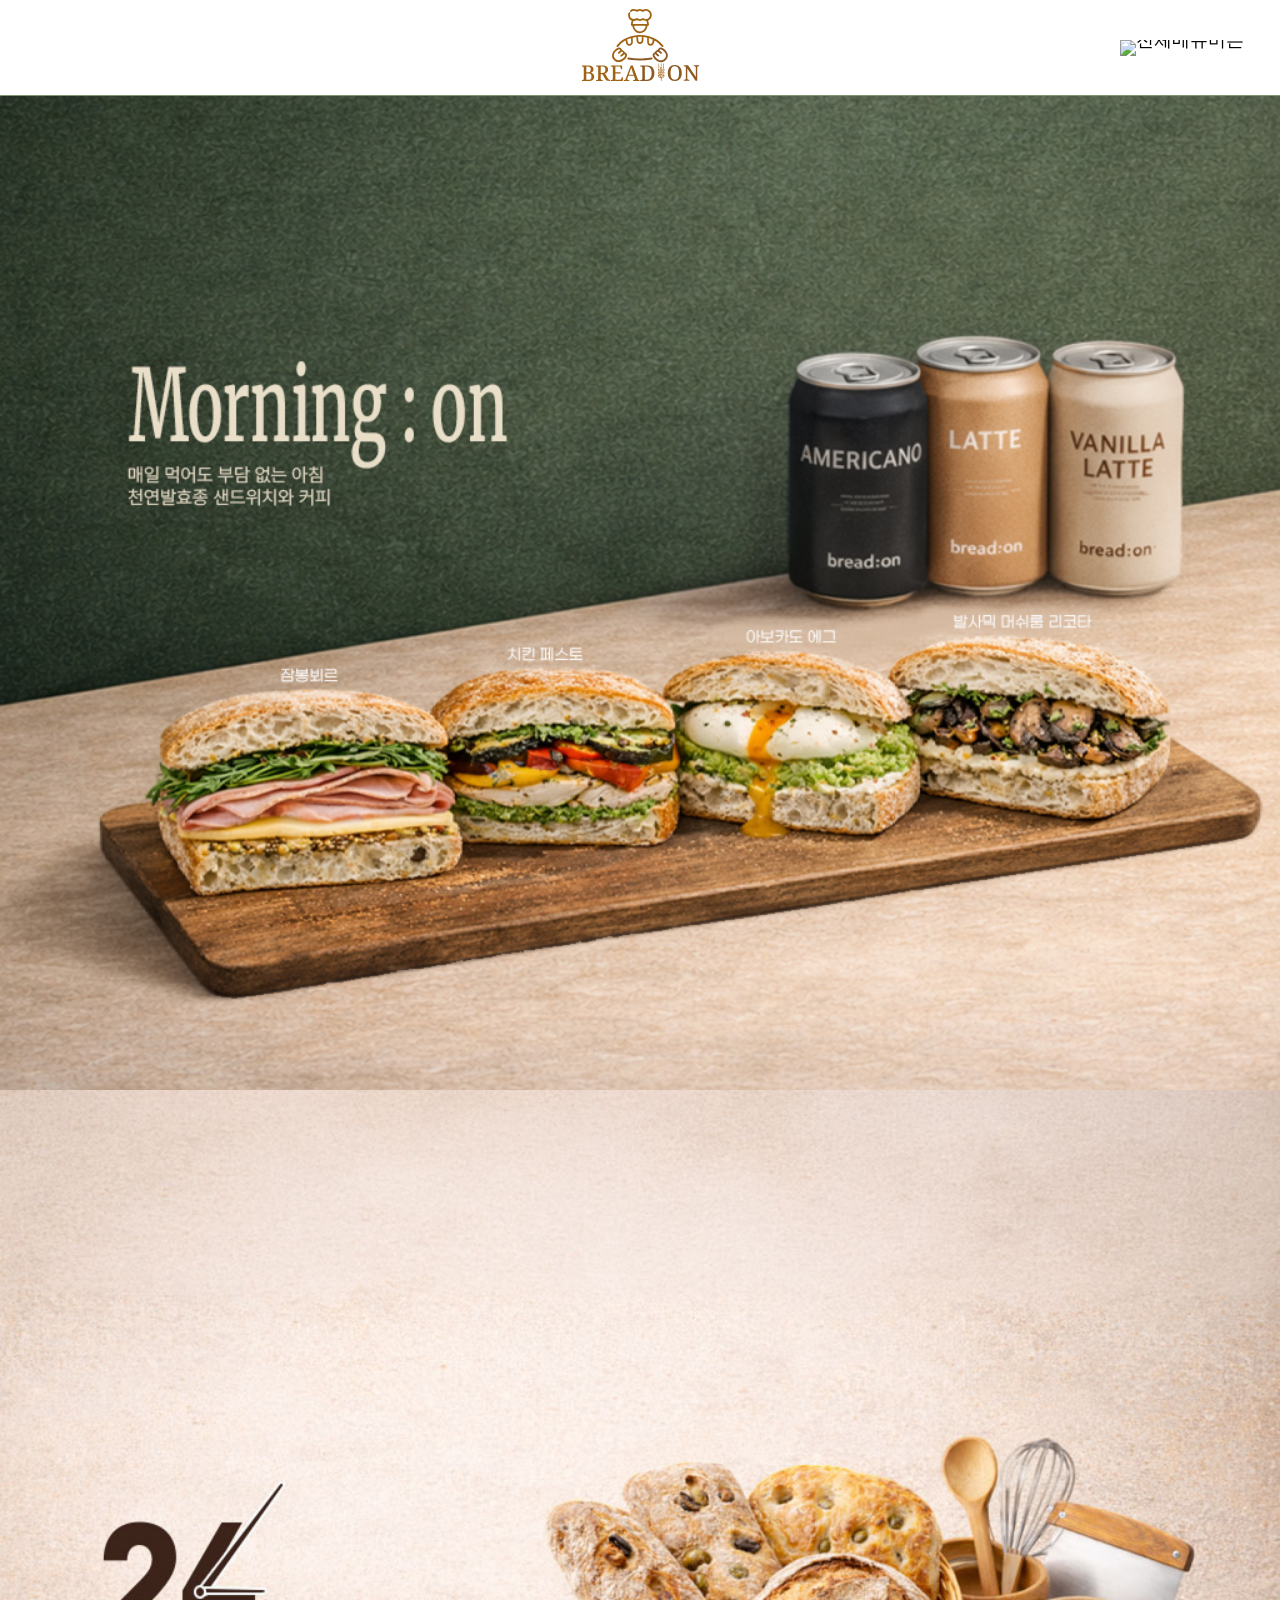
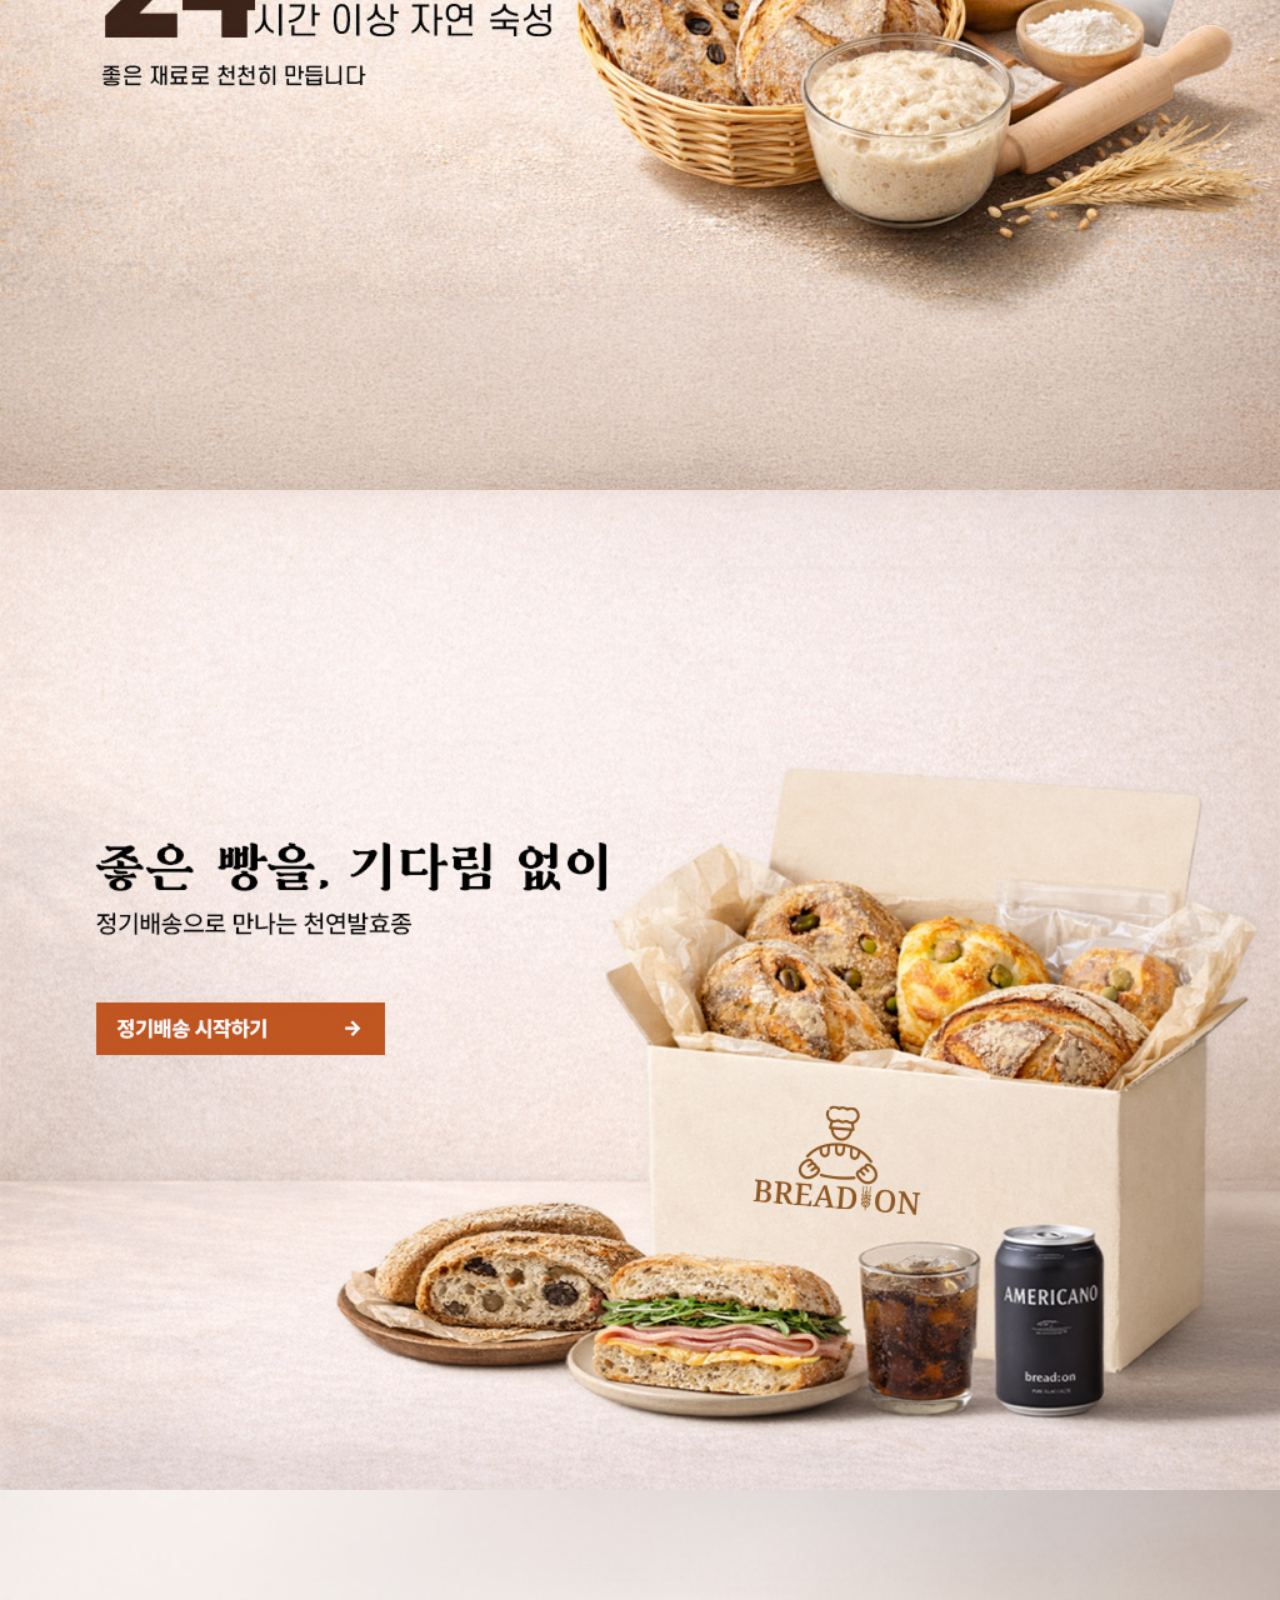
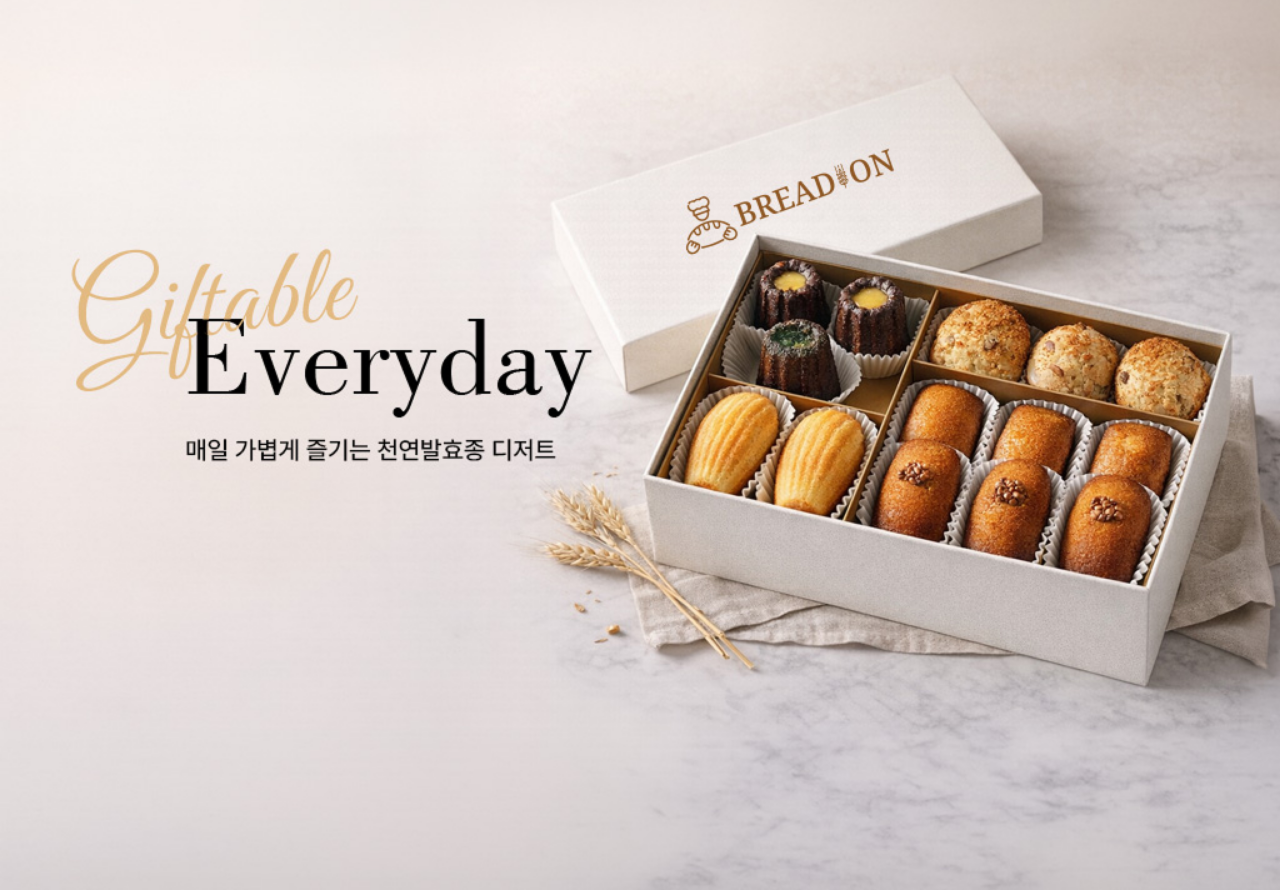
==== index.html @ 024771fe "0313" ====
<!DOCTYPE html>
<html lang="ko">
<head>
    <meta charset="UTF-8">
    <meta name="viewport" content="width=device-width, initial-scale=1.0">
    <title>Bread:on</title>
    <link rel="stylesheet" href="./style/font.css">
    <link rel="stylesheet" href="./style/reset.css">
    <link rel="stylesheet" href="./style/system.css">
    <link rel="stylesheet" href="./style/common.css">
    <link rel="stylesheet" href="./style/header.css">
    <script src="./script/header.js"></script>


    <!-- swiper js -->
    <link rel="stylesheet" href="https://cdn.jsdelivr.net/npm/swiper@12/swiper-bundle.min.css"/>
    <script src="https://cdn.jsdelivr.net/npm/swiper@12/swiper-bundle.min.js"></script>

    <link rel="stylesheet" href="./style/index.css">
</head>
<body>
    <!-- 스마트 기기에서 보이는 메뉴 -->
    <div class="menu-smart-hidden">
            <div class="menu-top">
                <div class="common-frame">
                    <div class="logo">
                        <a href="#">
                            <img src="./img/logo.svg" alt="상단로고">
                        </a>
                    </div>
                    <span class="btn-close"><img src="./img/btn-close.svg" alt="전체메뉴닫기버튼"></span>
                </div>
            </div>
            <div class="menu-content">
                <div class="common-frame">
                    <ul class="gnb-smart">
                        <li class="">
                            <span class="btn-more mo"><img src="./img/btn-more.svg" alt="메뉴 더보기"></span>
                            <a href="#">Brand</a>
                            <ul>
                                <li><a href="#">브랜드 소개</a></li>
                                <li><a href="#">브랜드 비전</a></li>
                            </ul>
                        </li>
                        <li>
                            <span class="btn-more mo"><img src="./img/btn-more.svg" alt="메뉴 더보기"></span>
                            <a href="#">Menu</a>
                            <ul>
                                <li><a href="#">샌드위치</a></li>
                                <li><a href="#">기본 빵</a></li>
                                <li><a href="#">구움과자</a></li>
                                <li><a href="#">캔 커피</a></li>
                            </ul>
                        </li>
                        <li>
                            <span class="btn-more mo"><img src="./img/btn-more.svg" alt="메뉴 더보기"></span>
                            <a href="#">Set</a>
                            <ul>
                                <li><a href="#">아침 세트</a></li>
                                <li><a href="#">샌드 세트</a></li>
                            </ul>
                        </li>
                        <li>
                            <span class="btn-more mo"><img src="./img/btn-more.svg" alt="메뉴 더보기"></span>
                            <a href="#">Order</a>
                            <ul>
                                <li><a href="#">당일 주문</a></li>
                                <li><a href="#">사전 예약</a></li>
                                <li><a href="#">정기 구독</a></li>
                            </ul>
                        </li>
                        <li>
                            <span class="btn-more mo"><img src="./img/btn-more.svg" alt="메뉴 더보기"></span>
                            <a href="#">Event</a>
                            <ul>
                                <li><a href="#">진행 이벤트</a></li>
                                <li><a href="#">종료 이벤트</a></li>
                            </ul>
                        </li>
                        <li>
                            <span class="btn-more mo"><img src="./img/btn-more.svg" alt="메뉴 더보기"></span>
                            <a href="#">Store</a>
                            <ul>
                                <li><a href="#">가맹 문의</a></li>
                                <li><a href="#">매장 안내</a></li>
                                <li><a href="#">공지사항</a></li>
                            </ul>
                        </li>
                    </ul>
                </div>
            </div>
            <div class="menu-sns common-frame">
                <ul class="sns">
                    <li>
                        <a href="#" target="_blank">
                            <img src="./img/sns-insta 1.svg" alt="브레드온 인스타 바로가기">
                        </a>
                    </li>
                    <li>
                        <a href="#" target="_blank">
                            <img src="./img/sns-youtube2.svg" alt="브레드온 유튜브 채널 바로가기">
                        </a>
                    </li>
                    <li>
                        <a href="#" target="_blank">
                            <img src="./img/sns-twitter3.svg" alt="브레드온 트위터 바로가기">
                        </a>
                    </li>
                </ul>
            </div>
        </div>

    <!-- pc용 헤더 -->
    <header>
            <div class="common-frame">
                <div class="logo">
                    <a href="#">
                        <img src="./img/logo.svg" alt="브레드온 로고">
                    </a>
                </div>
                <ul class="gnb">
                    <li>
                        <a href="#">Brand</a>
                        <ul>
                            <li><a href="#">브랜드 소개</a></li>
                            <li><a href="#">브랜드 비전</a></li>
                        </ul>
                    </li>
                    <li>
                        <a href="#">Menu</a>
                        <ul>
                            <li><a href="#">샌드위치</a></li>
                            <li><a href="#">기본 빵</a></li>
                            <li><a href="#">구움과자</a></li>
                            <li><a href="#">캔 커피</a></li>
                        </ul>
                    </li>
                    <li>
                        <a href="#">Set</a>
                        <ul>
                            <li><a href="#">아침 세트</a></li>
                            <li><a href="#">샌드 세트</a></li>
                        </ul>
                    
                    </li>
                    <li>
                        <a href="#">Order</a>
                        <ul>
                            <li><a href="#">당일 주문</a></li>
                            <li><a href="#">사전 예약</a></li>
                            <li><a href="#">정기 구독</a></li>
                        </ul>
                    </li>
                    <li>
                        <a href="#">Event</a>
                        <ul>
                            <li><a href="#">진행 이벤트</a></li>
                            <li><a href="#">종료 이벤트</a></li>
                        </ul>
                    </li>
                    <li>
                        <a href="#">Store</a>
                        <ul>
                            <li><a href="#">가맹 문의</a></li>
                            <li><a href="#">매장 안내</a></li>
                            <li><a href="#">공지사항</a></li>
                        </ul>
                    </li>
                </ul>
                <ul class="sns">
                    <li>
                        <a href="#" target="_blank">
                            <img src="./img/sns-insta 1.svg" alt="브레드온 인스타 바로가기">
                        </a>
                    </li>
                    <li>
                        <a href="#" target="_blank">
                            <img src="./img/sns-youtube2.svg" alt="브레드온 유튜브 바로가기">
                        </a>    
                    </li>
                    <li>
                        <a href="#" target="_blank">
                            <img src="./img/sns-twitter3.svg" alt="브레드온 트위터 바로가기">
                        </a>
                    </li>
                </ul>
            </div>
    </header>

    <!-- 스마트 기기용 헤더 -->
    <div class="header-smart">
        <div class="common-frame">
            <div class="logo">
                <a href="#">
                    <img src="./img/logo.svg" alt="상단로고">
                </a>
            </div>
            <span class="btn-menu"><img src="./img/btn-menu.svg" alt="전체메뉴버튼"></span>
        </div>
    </div>

    <!-- 전체 컨텐츠 -->
    <main>
        <!-- 히어로 배너 -->
        <!-- Slider main container -->
        <div class="swiper hero-slider">
        <!-- Additional required wrapper -->
            <div class="swiper-wrapper">
                <!-- Slides -->
                <div class="swiper-slide">
                    <img src="./img/slide1-pc.jpg" alt="breadon grand open banner" class="pc">
                    <img src="./img/slide1-tab.jpg" alt="breadon grand open banner" class="tab">
                    <img src="./img/slide1-mo.jpg" alt="breadon grand open banner" class="mo">
                </div>
                <div class="swiper-slide">
                    <img src="./img/slide2-pc.jpg" alt="breadon grand open banner" class="pc">
                    <img src="./img/slide2-tab.jpg" alt="breadon grand open banner" class="tab">
                    <img src="./img/slide2-mo.jpg" alt="breadon grand open banner" class="mo">
                </div>
                <div class="swiper-slide">
                    <img src="./img/slide3-pc.jpg" alt="breadon grand open banner" class="pc">
                    <img src="./img/slide3-tab.jpg" alt="breadon grand open banner" class="tab">
                    <img src="./img/slide3-mo.jpg" alt="breadon grand open banner" class="mo">
                </div>
                <div class="swiper-slide">
                    <img src="./img/slide4-pc.jpg" alt="breadon grand open banner" class="pc">
                    <img src="./img/slide4-tab.jpg" alt="breadon grand open banner" class="tab">
                    <img src="./img/slide4-mo.jpg" alt="breadon grand open banner" class="mo">
                </div>
            </div>    
            <div class="pagination"></div>
        </div>
        <script>
            const heroSwiper = new Swiper('.hero-slider', {
            // Optional parameters
            // direction: 'vertical',
            loop: true,

            // If we need pagination
            pagination: {
                el: '.pagination',
            },

            // Navigation arrows
            navigation: {
                nextEl: '.swiper-button-next',
                prevEl: '.swiper-button-prev',
            },

            // And if we need scrollbar
            scrollbar: {
                el: '.swiper-scrollbar',
            },
            });
        </script>

    </main>
</body>
</html>
---- style/system.css ----
:root{
    /* 화면에 따른 수치 */
    --basic-font-pc:20px;
    --basic-font-tab:18px;
    --basic-font-mobile:14px;

    /* 글씨 크기 */
    --fs-h1:1.601rem;
    --fs-h2:1.423rem;
    --fs-h3:1.265rem;
    --fs-h4:1.125rem;
    --fs-bd1:1rem;
    --fs-bd2:0.875rem;
    --fs-det:0.765rem;

    /* 글씨 굵기 */
    --fw-reg:400;
    --fw-med:500;
    --fw-bold:700;


    /* 색상*/
    /* main -> 01 */
    --point-color:#809671;
    --pm-color-01:#A06313;
    --pm-color-02:#FFF9F5;
    --pm-color-100:#FDDEC5;
    --pm-color-200:#F9C398;
    --pm-color-300:#F2AB70;
    --pm-color-400:#E99550;
    --pm-color-500:#DD8238;
    --pm-color-600:#CD7127;
    --pm-color-700:#B8611B;
    --pm-color-800:#A05213;
    --pm-color-900:#87440E;


    /*여백*/
    --space-2X-small:0.125rem;
    --space-x-small:0.25rem;
    --space-small:0.5rem;
    --space-normal:1rem;
    --space-large:2rem;
    --space-X-large:3rem;
    --space-2X-large:4rem;
    --space-3X-large:6rem;
}
---- style/common.css ----
html{
    font-family: 'Pretendard',sans-serif;
    font-size:var(--basic-font-pc);
}
h1{
    font-size:var(--fs-h1);
    font-weight: var(--fw-bold);
}
h2{
    font-size:var(--fs-h2);
    font-weight: var(--fw-bold);
}
h3{
    font-size:var(--fs-h3);
    font-weight: var(--fw-bold);
}
h4{
    font-size:var(--fs-h4);
    font-weight: var(--fw-bold);
}
p{
    line-height: 140%;
}
.b2{
    font-size:var(--fs-bd2);
}
.de{
    font-size:var(--fs-det);
}
.common-frame{
    width:1440px;
    margin:0 auto;
}
.sns{
    display: flex;
    gap:0.5rem;
}
.sns img{
    height:1.2rem;
}
.mo{
    display: none;
}
.tab{
    display: none;
}
.pc{
    display: block;
}
main{
    margin-top: 100px;
}

@media (max-width:1440px){
    main{
        margin-top: 5rem;
    }
    html{
        font-size:var(--basic-font-tab);
    }
    .common-frame{
        width:auto;
        margin:0 2rem;
    }
    .mo{display: none;}
    .tab{display: block;}
    .pc{display: none;}
}
@media (max-width:768px){
    .tab{display: none;}
    .pc{display: none;}
    .mo{display: block;}
    html{
        font-size: var(--basic-font-mobile);
    }
    .common-frame{
        width:auto;
        margin:0 1rem;
    }
}
---- style/header.css ----
header{
    border-bottom:1px solid var(--point-color); 
    padding-bottom: 2rem;
    background-color: #fff;  
    max-height: 100px;
    overflow: hidden;
    box-sizing: border-box;
    transition: all 0.5s ease 0s;
    position: fixed;
    left:0;
    top:0;
    z-index: 1000;
    width:100%;
}
header:hover{
    max-height: 400px;
}
header .common-frame{
    display: flex;
    justify-content: space-between;
    align-items: flex-start;
}
.gnb{
    display: flex;
    gap:2.5rem;
}
.gnb>li>a{
    font-size:var(--fs-bd2);
    font-weight: var(--fw-bold);
    height:100px;
    display: flex;
    align-items: center;
    margin-bottom: .5rem;
}
.gnb ul{
    display: flex;
    flex-direction: column;
    gap: .5rem;
    font-size:var(--fs-bd2);
    font-weight: var(--fw-med);
}
header .sns{
    height: 100px;
}
header .sns li{
    display: flex;
    align-items: center;
}
.gnb a:hover{
    color:var(--pm-color-01);
}
.header-smart{display: none;}
.menu-smart-hidden{display: none;}
.btn-close img{
    height:1.2rem;
}

@media (max-width:1440px){
    .menu-smart-hidden{
        /* transform: translateX(-100%); */
        filter: blur(50px);
        opacity: 0;
        pointer-events: none;
        transition: all 0.7s ease 0s;
    }
    .menu-smart-hidden.on{
        /* transform: translateX(0%); */
        filter: blur(0px);
        opacity: 1;
        pointer-events: auto;
    }
    header{
        display: none;
    }
    .header-smart{
        display: block;
        border-bottom: 1px solid var(--point-color);
        position: fixed;
        z-index: 2000;
        left:0;
        top:0;
        width:100%;
        background-color: #fff;
    }
    .header-smart .common-frame{
        display: flex;
        justify-content: center;
        position: relative;
    }
    .header-smart .logo img{
        height:5rem;
    }
    .header-smart .btn-menu{
        position: absolute;
        right:0;
        top:50%;
        transform: translateY(-50%);
        line-height: 0;
    }
    .header-smart .btn-menu img{
        height:1.2rem;
    }

    .menu-smart-hidden{
        display: block;
        position: fixed;
        width:100%;
        height:100%;
        left:0;
        top:0;
        background-color: #fff;
        z-index: 3000;
    
    }
    .menu-top{
        border-bottom:1px solid var(--point-color);
    }
    .menu-top .common-frame{
        display: flex;
        justify-content: space-between;
        align-items: center;
        line-height: 0;
    }
    .menu-top .logo{
        
    }
    .menu-top .logo img{
        height:5rem;
        
    }

    .menu-content{
        max-height: calc(100vh - 8rem);
        overflow: auto;
        padding-top: 2rem;
        box-sizing: border-box;
    }
    .gnb-smart{
        display: grid;
        grid-template-columns: repeat(4,1fr);
        gap:3rem 1rem;
        font-size: var(--fs-bd2);
    }
    .gnb-smart>li{
    }
    .gnb-smart>li>a{
        font-weight: var(--fw-bold);
        display: block;
        border-left: 3px solid var(--point-color);
        padding-left: .5rem;
        margin-bottom: 1rem;
        color:var(--pm-color-700);
    }
    .gnb-smart ul{
        font-weight: var(--fw-med);
        display: flex;
        flex-direction: column;
        gap:.5rem;
    }
    .menu-sns{
        height:3rem;
        display: flex;
        align-items: center;
        justify-content: flex-end;
    }
}
@media (max-width:768px){
    .gnb-smart{
        display: grid;
        grid-template-columns: repeat(1,1fr);
        gap:0;
    }
    .gnb-smart>li{
        max-height: 40px;
        overflow: hidden;
        position: relative;
        transition: all .5s ease 0s;
    }
    .gnb-smart>li.on{
        max-height: 300px;
    }
    .gnb-smart>li .btn-more img{
        transition:all .5s ease 0s;
    }
    .gnb-smart>li.on .btn-more img{
        transform: rotate(180deg);
    }
    .gnb-smart>li>a{
        display: flex;
        height:40px;
        align-items: center;
        border-left: none;
        padding-left: 0;
        margin-bottom: 1rem;
        color:#000;
        border-bottom: 1px solid #000;
        box-sizing: border-box;
    }
    .gnb-smart ul a{
        display: flex;
        height:30px;
        align-items: center;
    }
    .gnb-smart ul{
        gap:0;
    }
    .btn-more{
        position: absolute;
        /* width:40px; */
        padding-left: 20px;
        height:40px;
        right:0;
        top:0;
        display: flex;
        justify-content: center;
        align-items: center;
        cursor: pointer;
    }
}
---- style/index.css ----
.hero-slider{
    width:100%;
    height: calc(100vh - 100px);
}
.hero-slider .swiper-slide img{
    width:100%;
    height:100%;
    object-fit: cover;
}
.hero-slider.swiper .pagination{
    display: flex;
    gap:.5rem;
    position: absolute;
    left:50%;
    transform: translateX(-50%);
    bottom:2rem;
    z-index: 10;
    justify-content: center;
}
.pagination>span{
    background:#fff;
    box-shadow: 0 0 10px #ddd;
    width:0.8rem;
    height:0.8rem;
    border-radius: 50%;
}
.hero-slider .swiper-pagination-bullet {
    opacity: 1;
}
.pagination>span.swiper-pagination-bullet-active {
    background: var(--point-color);
}
@media (max-width:1440px){
    .hero-slider{
        width:100%;
        height: auto;
    }
}
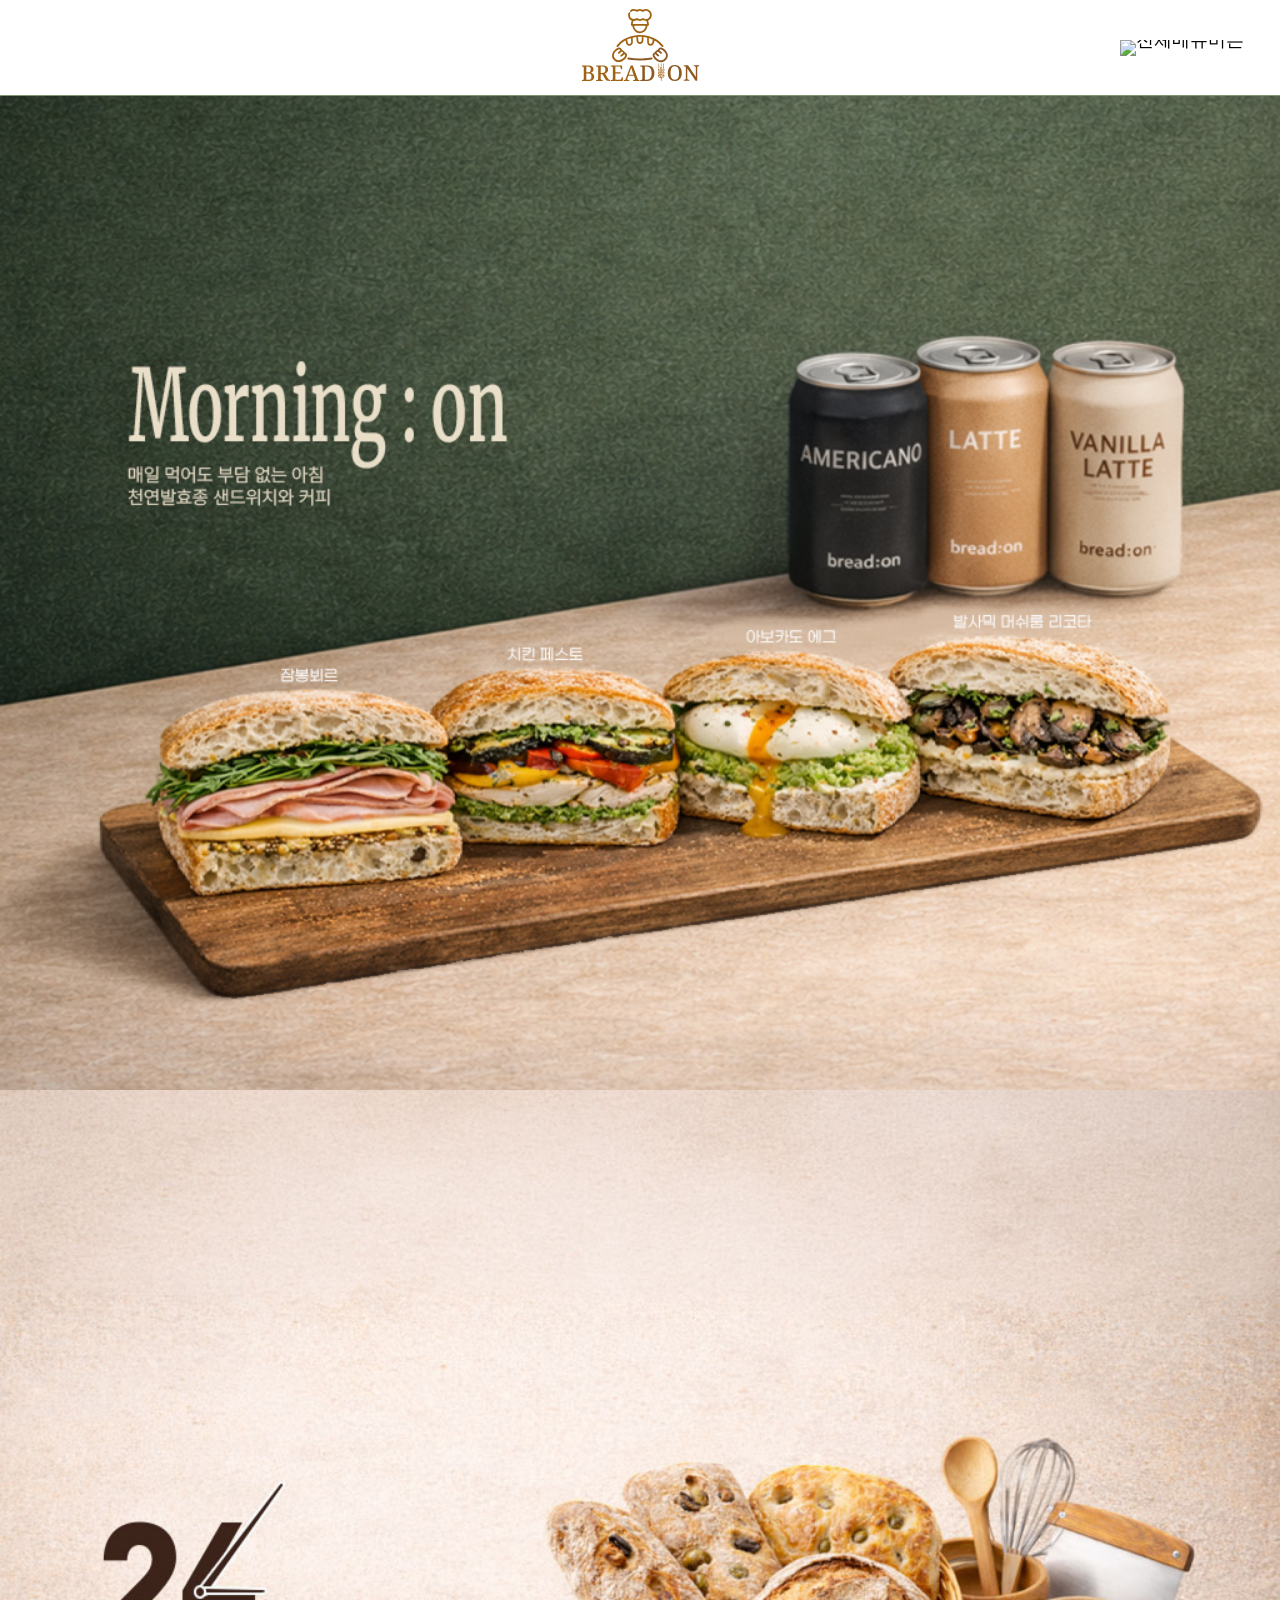
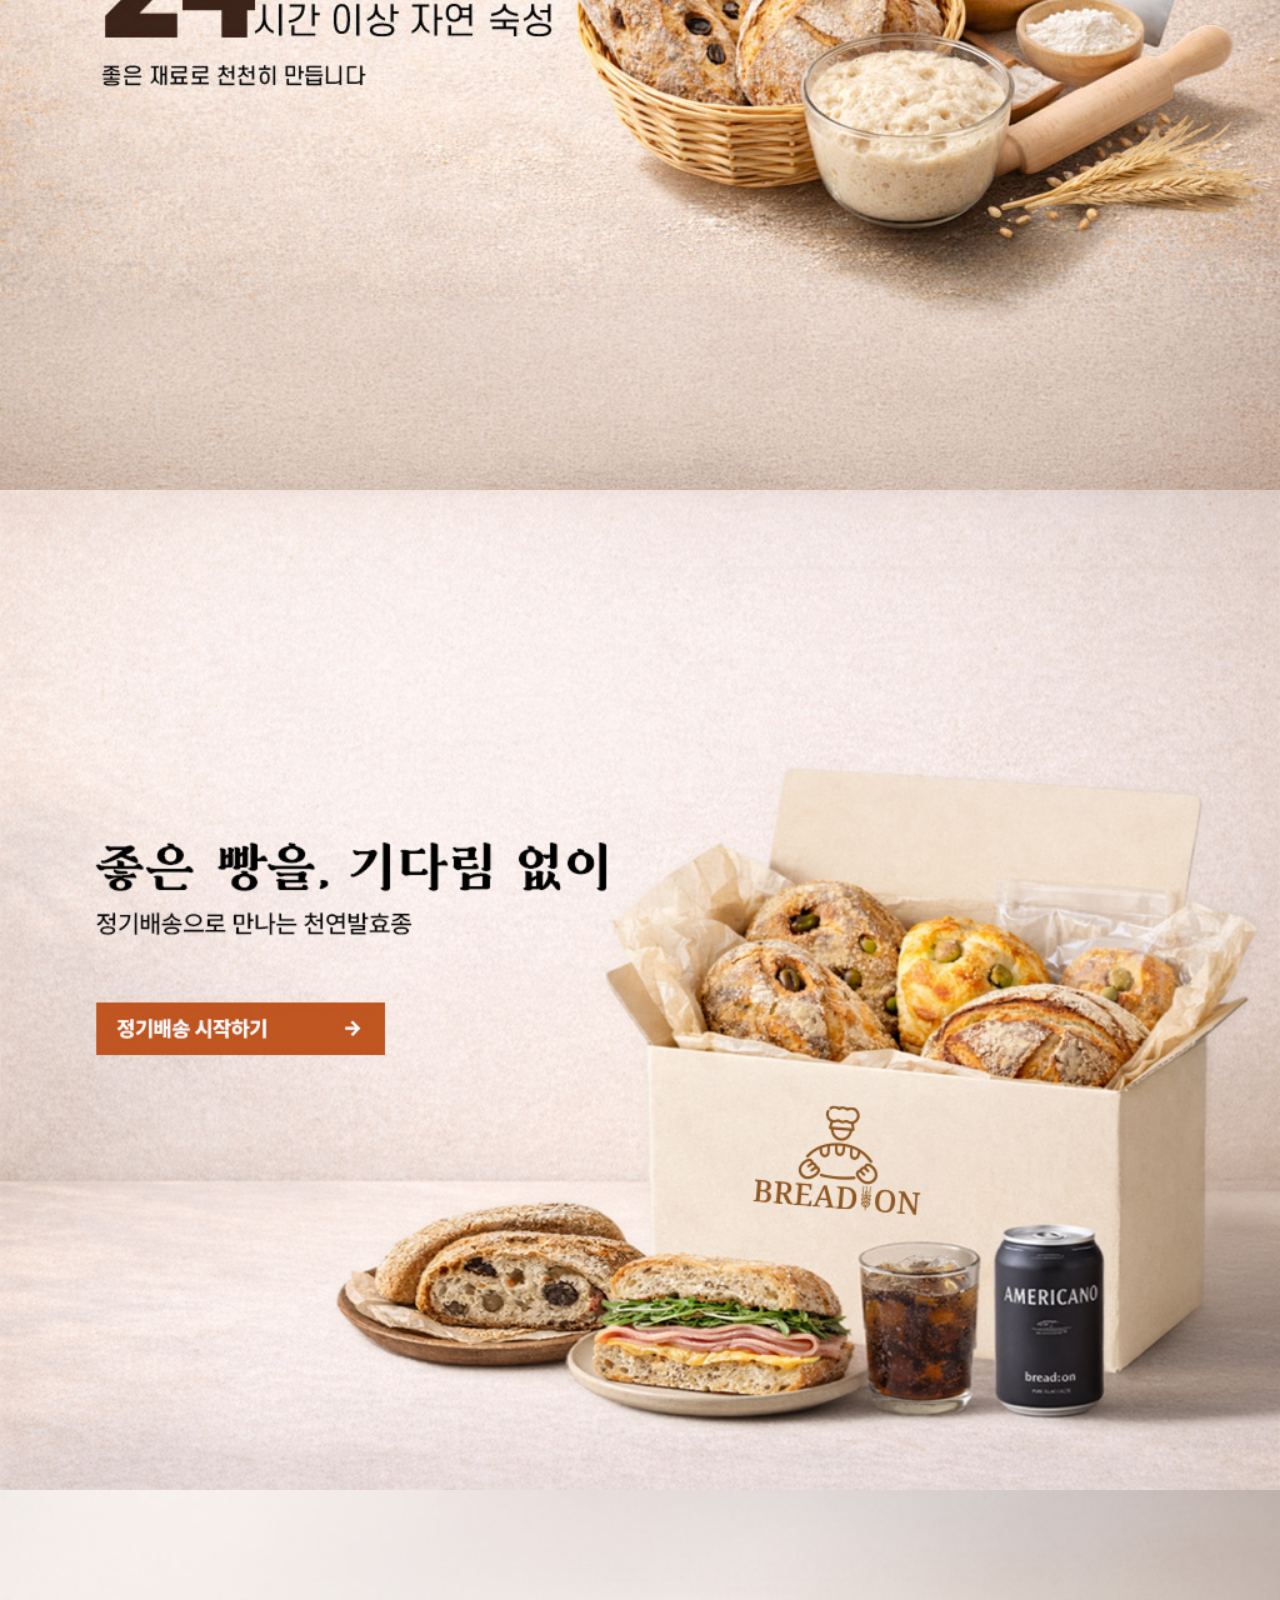
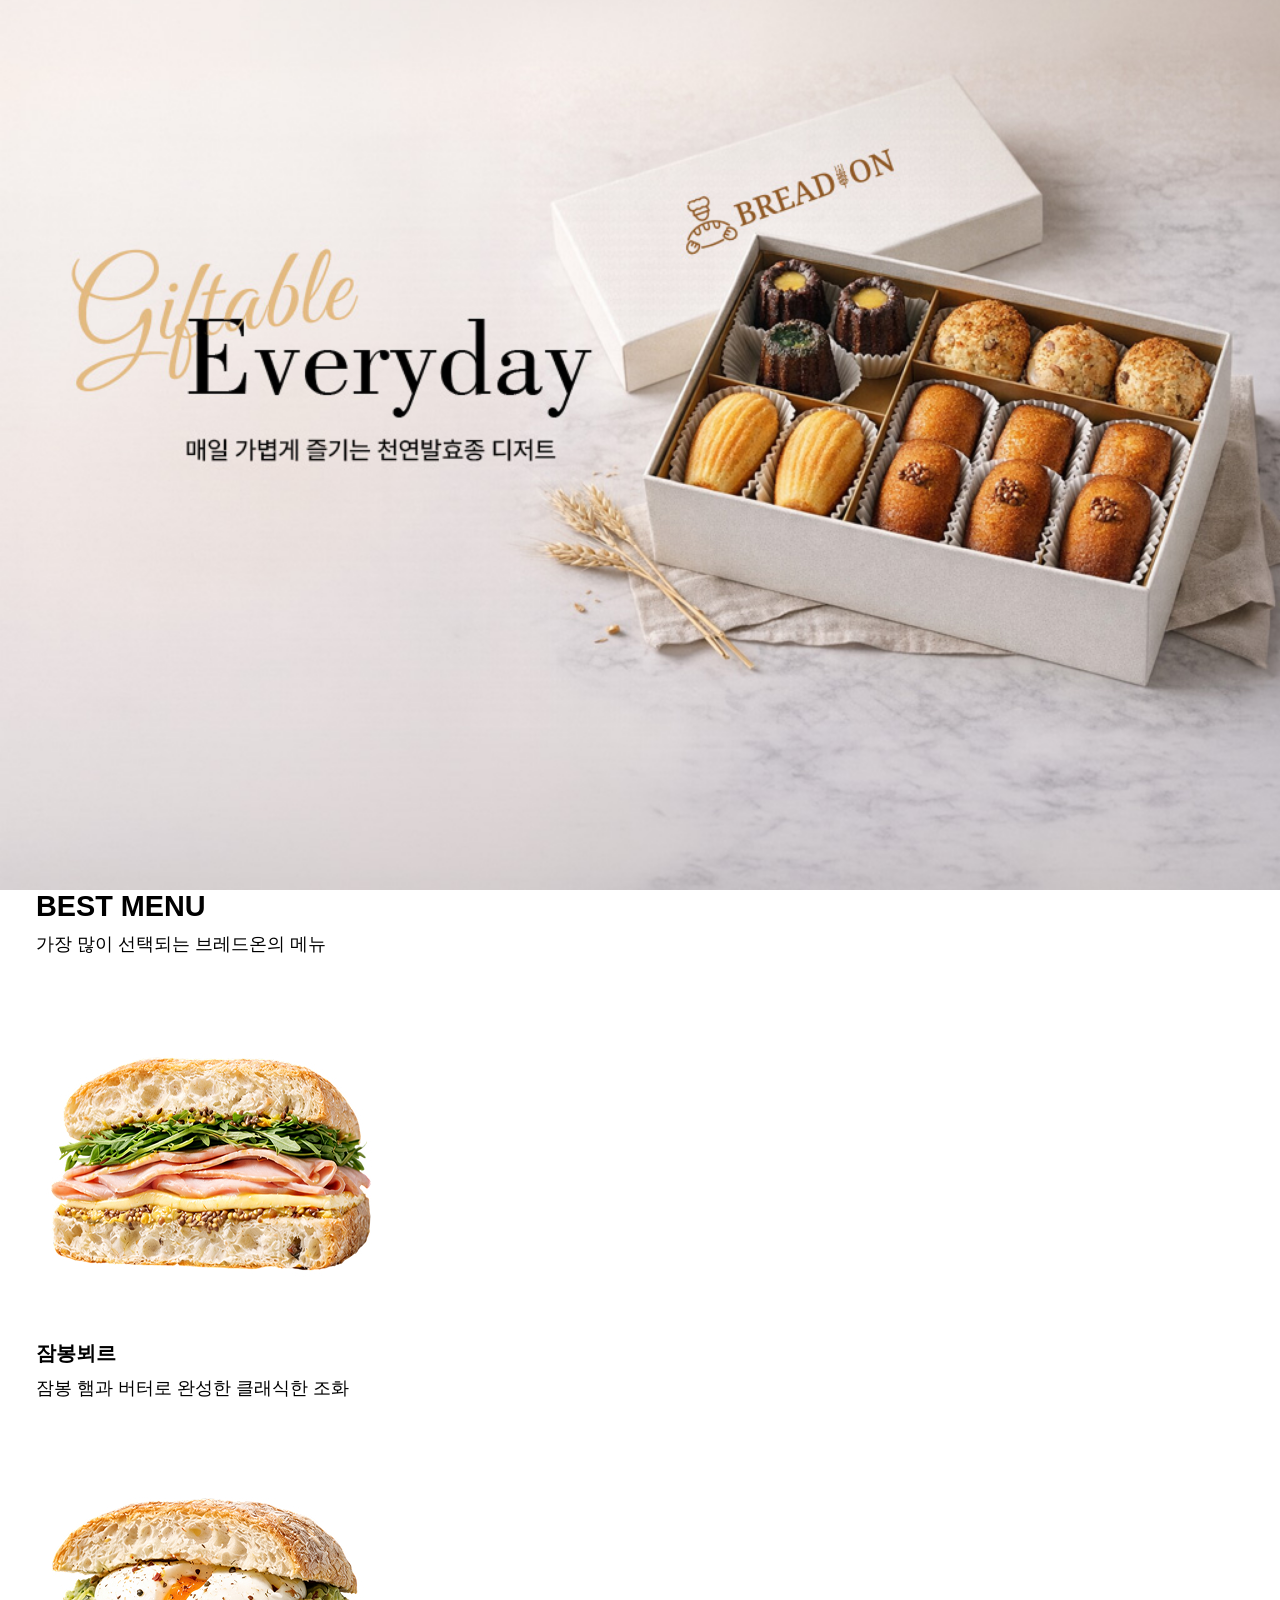
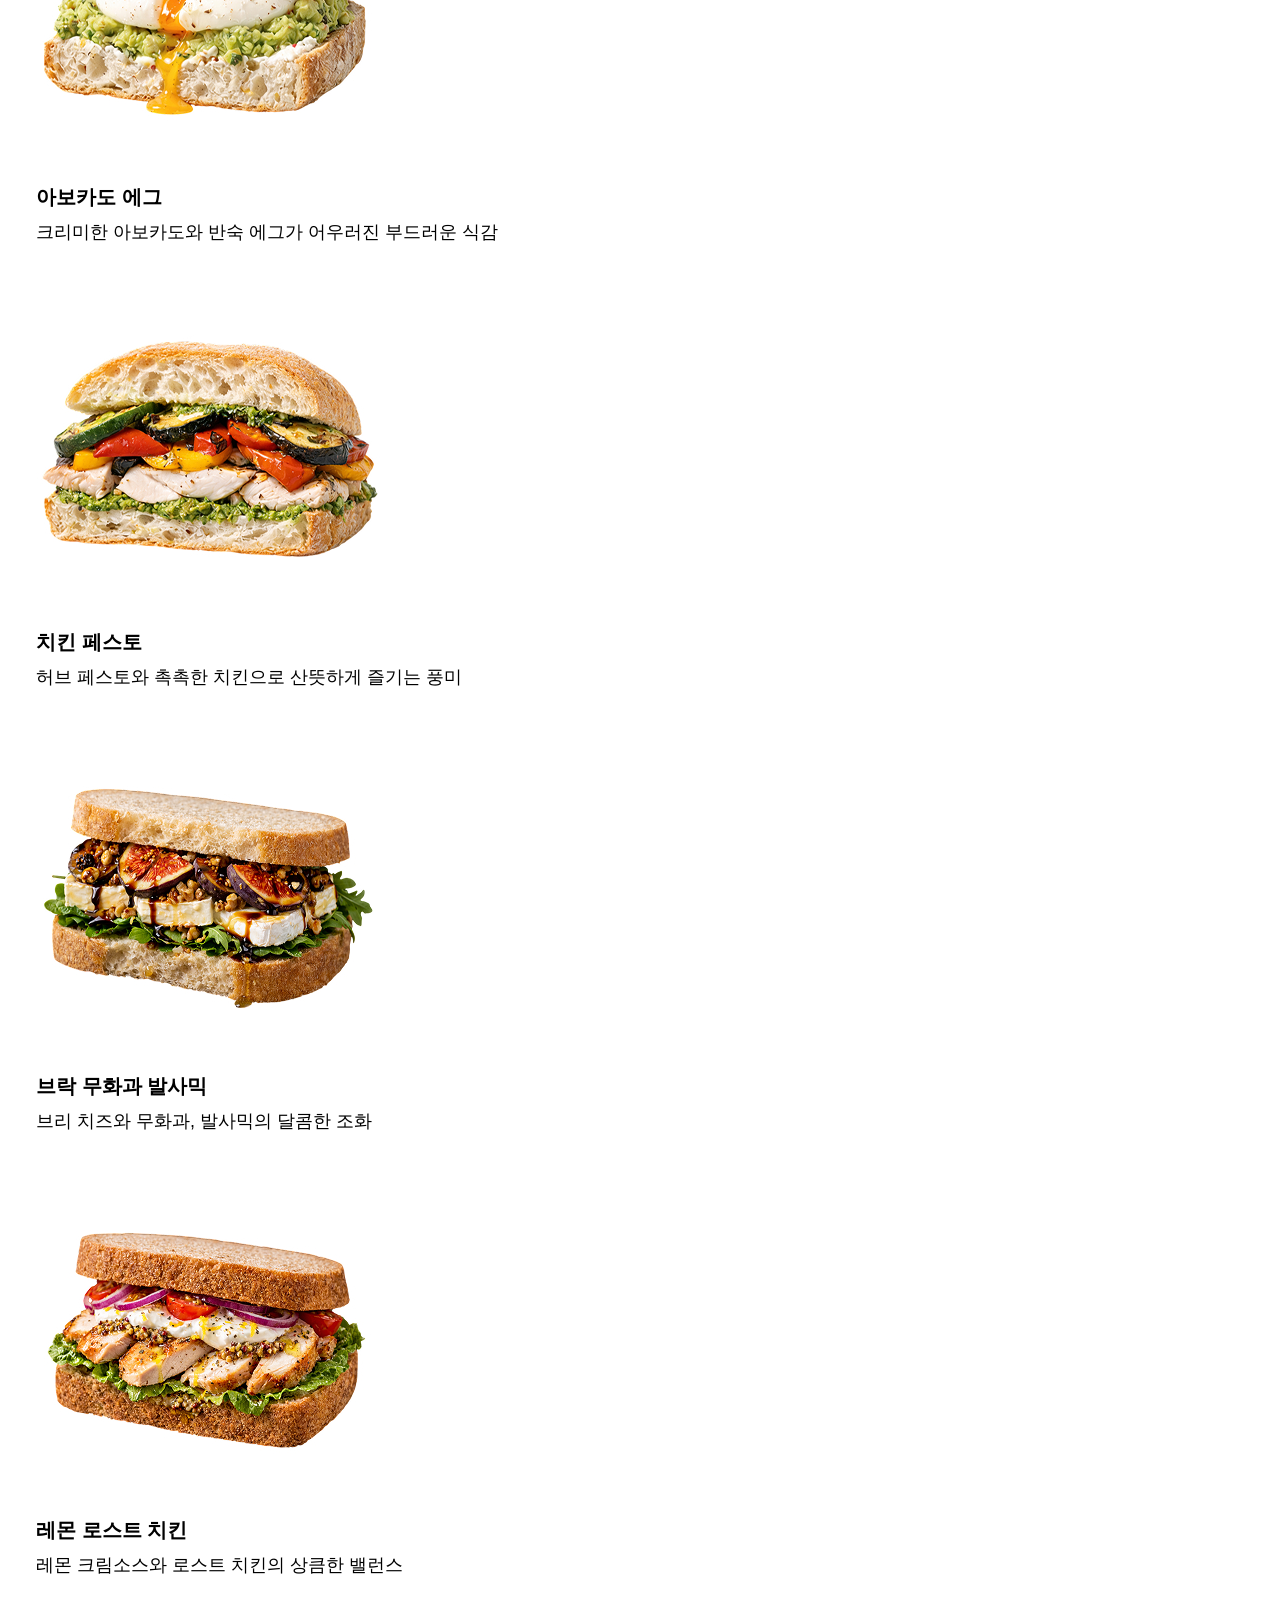
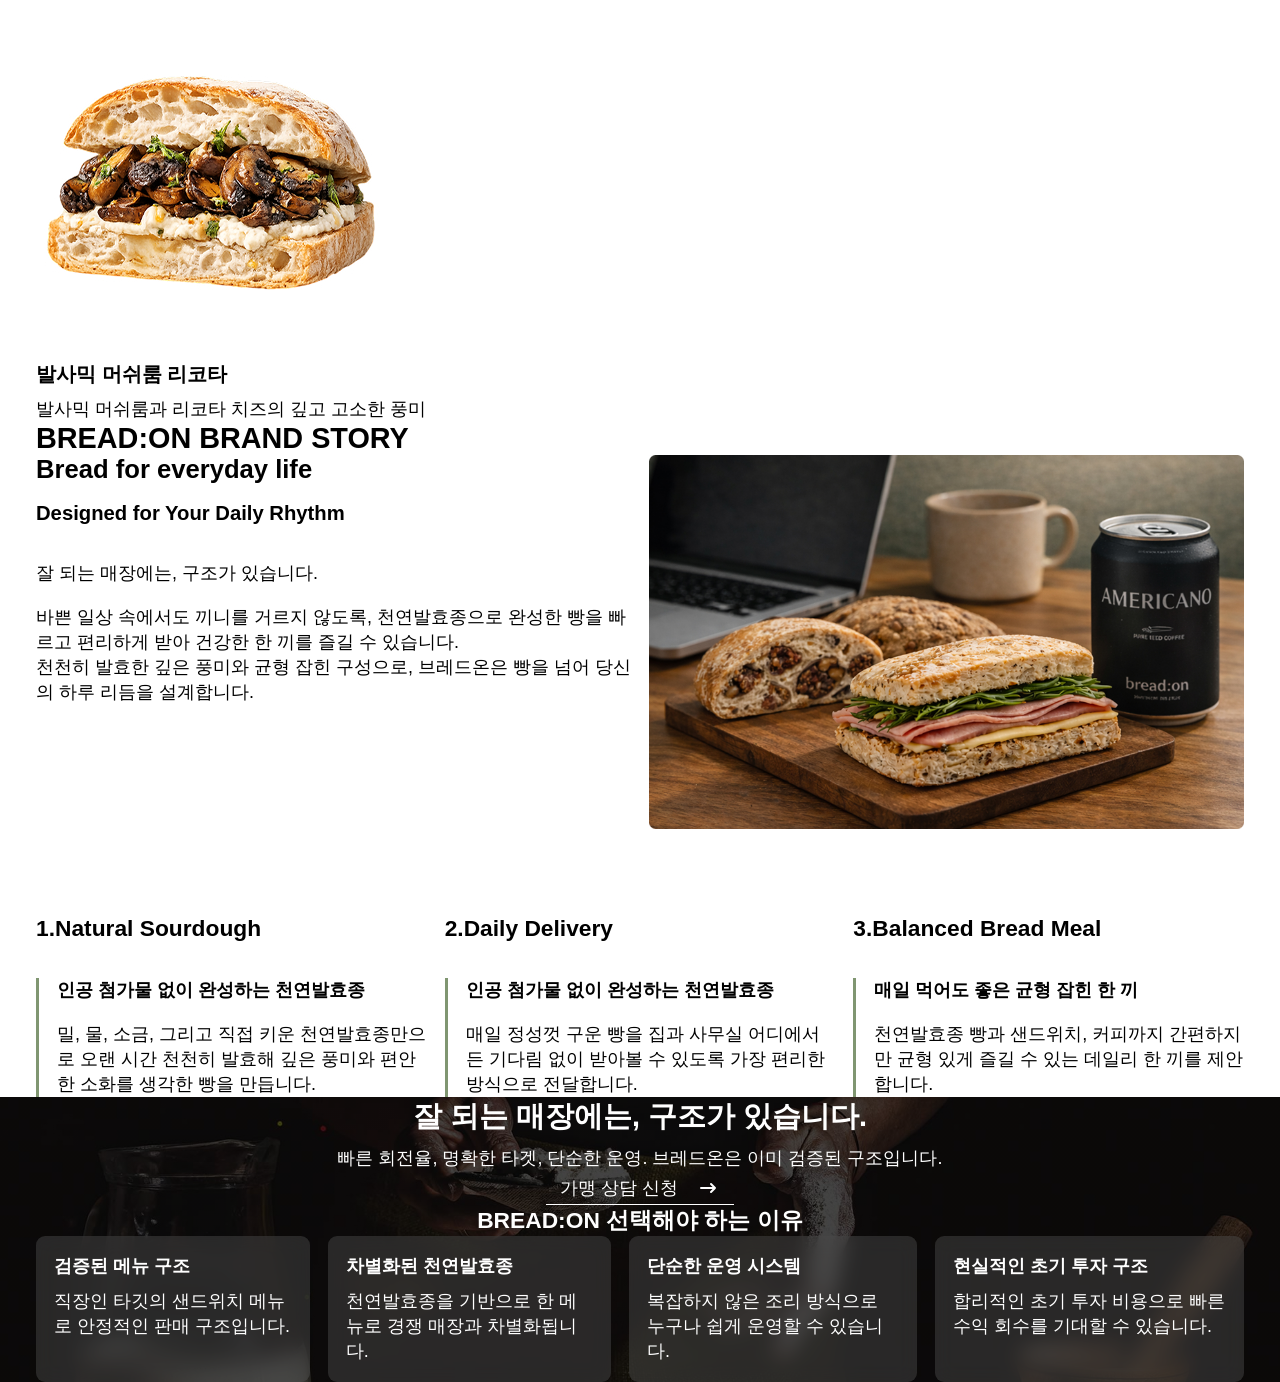
==== commit 7e69f13a: "0316" ====
--- a/index.html
+++ b/index.html
@@ -254,6 +254,163 @@
             });
         </script>
 
+        <div class="menu-frame best">
+            <div class="common-frame">
+                <h1>BEST MENU</h1>
+                <p class="fwm">가장 많이 선택되는 브레드온의 메뉴</p>
+                <div class="swiper best-menu-slider">
+                    <div class="swiper-wrapper">
+                    <div class="swiper-slide">
+                        <figure>
+                            <img src="./img/best1.jpg" alt="베스트1">
+                        </figure>
+                        <h4>잠봉뵈르</h4>
+                        <p class="fwm">잠봉 햄과 버터로 완성한 클래식한 조화</p>
+                    </div>
+                    <div class="swiper-slide">
+                        <figure>
+                            <img src="./img/best2.jpg" alt="베스트2">
+                        </figure>
+                        <h4>아보카도 에그</h4>
+                        <p class="fwm">크리미한 아보카도와 반숙 에그가 어우러진 부드러운 식감</p>
+                    </div>
+                    <div class="swiper-slide">
+                        <figure>
+                            <img src="./img/best3.jpg" alt="베스트3">
+                        </figure>
+                        <h4>치킨 페스토</h4>
+                        <p class="fwm">허브 페스토와 촉촉한 치킨으로 산뜻하게 즐기는 풍미</p>
+                    </div>
+                    <div class="swiper-slide">
+                       <figure>
+                            <img src="./img/best4.jpg" alt="베스트4">
+                        </figure>
+                        <h4>브락 무화과 발사믹</h4>
+                        <p class="fwm">브리 치즈와 무화과, 발사믹의 달콤한 조화</p>
+                    </div>
+                    <div class="swiper-slide">
+                       <figure>
+                            <img src="./img/best5.jpg" alt="베스트5">
+                        </figure>
+                        <h4>레몬 로스트 치킨</h4>
+                        <p class="fwm">레몬 크림소스와 로스트 치킨의 상큼한 밸런스</p>
+                    </div>
+                    <div class="swiper-slide">
+                       <figure>
+                            <img src="./img/best6.jpg" alt="베스트6">
+                        </figure>
+                        <h4>발사믹 머쉬룸 리코타</h4>
+                        <p class="fwm">발사믹 머쉬룸과 리코타 치즈의 깊고 고소한 풍미</p>
+                    </div>
+                </div>
+            </div>
+            
+     
+    <script>
+        const bestMenuSlider = new Swiper(".best-menu-slider",{
+            slidesPerView: 1.3,
+            spaceBetween: 14,
+            breakpoints:{
+                400:{
+                    // 400화면너비보다 클 때
+                    slidesPerView: 2.2,
+                    spaceBetween: 14,
+                },
+                768:{
+                    // 768화면너비보다 클 때
+                    slidesPerView: 4,
+                    spaceBetween: 18,
+                },
+                1440:{
+                    // 1440화면너비보다 클 때
+                    slidesPerView: 4,
+                    spaceBetween: 20,
+                }
+            }
+        })
+    </script>
+    </div>
+</div>
+
+        
+
+        <div class="story">
+            <div class="common-frame">
+                <h1>BREAD:ON Brand Story</h1>
+                <div class="story-frame">
+                    <div class="txt-story">
+                        <h2>Bread for everyday life</h2>
+                        <h4>Designed for Your Daily Rhythm</h4>
+                        <p>잘 되는 매장에는, 구조가 있습니다.</p>
+                        <p>바쁜 일상 속에서도 끼니를 거르지 않도록, 천연발효종으로 완성한 빵을 빠르고 편리하게 받아 건강한 한 끼를 즐길 수 있습니다.</p>
+                        <p>천천히 발효한 깊은 풍미와 균형 잡힌 구성으로, 브레드온은 빵을 넘어 당신의 하루 리듬을 설계합니다.</p>
+                    </div>
+                    <figure class="img-story">
+                        <img src="./img/story.jpg" alt="브레드온 인테리어 사진">
+                    </figure>
+                </div>
+                <div class="philo">
+                    <ul class="philo-list">
+                        <li>
+                            <h3>1.Natural Sourdough</h3>
+                            <div>
+                                <p class="fwb">인공 첨가물 없이 완성하는 천연발효종</p>
+                                <p class="fwr">
+                                    밀, 물, 소금, 그리고 직접 키운 천연발효종만으로 오랜 시간 천천히 발효해 깊은 풍미와 편안한 소화를 생각한 빵을 만듭니다.
+                                </p>
+                            </div>
+                        </li>
+                        <li>
+                            <h3>2.Daily Delivery</h3>
+                            <div>
+                                <p class="fwb">인공 첨가물 없이 완성하는 천연발효종</p>
+                                <p class="fwr">
+                                    매일 정성껏 구운 빵을 집과 사무실 어디에서든 기다림 없이 받아볼 수 있도록 가장 편리한 방식으로 전달합니다.
+                                </p>
+                            </div>
+                        </li>
+                        <li>
+                            <h3>3.Balanced Bread Meal</h3>
+                            <div>
+                                <p class="fwb">매일 먹어도 좋은 균형 잡힌 한 끼</p>
+                                <p class="fwr">
+                                    천연발효종 빵과 샌드위치, 커피까지 간편하지만 균형 있게 즐길 수 있는 데일리 한 끼를 제안합니다.
+                                </p>
+                            </div>
+                        </li>
+                    </ul>
+                </div>
+            </div>
+        </div>
+
+
+        <div class="franchise">
+            <div class="common-frame">
+                <h1>잘 되는 매장에는, 구조가 있습니다.</h1>
+                <p class="fwm">빠른 회전율, 명확한 타겟, 단순한 운영. 브레드온은 이미 검증된 구조입니다.</p>
+                <a href="#" class="btn-style">가맹 상담 신청 <img src="./img/arrow-btn.svg" alt="바로가기 화살표"></a>
+                <h3>BREAD:ON 선택해야 하는 이유</h3>
+                <ul class="why">
+                    <li>
+                        <p class="fwb">검증된 메뉴 구조</p>
+                        <p class="fwm">직장인 타깃의 샌드위치 메뉴로 안정적인 판매 구조입니다. </p>
+                    </li>
+                    <li>
+                        <p class="fwb">차별화된 천연발효종</p>
+                        <p class="fwm">천연발효종을 기반으로 한 메뉴로 경쟁 매장과 차별화됩니다.</p>
+                    </li>
+                    <li>
+                        <p class="fwb">단순한 운영 시스템</p>
+                        <p class="fwm">복잡하지 않은 조리 방식으로 누구나 쉽게 운영할 수 있습니다.</p>
+                    </li>
+                    <li>
+                        <p class="fwb">현실적인 초기 투자 구조</p>
+                        <p class="fwm">합리적인 초기 투자 비용으로 빠른 수익 회수를 기대할 수 있습니다.</p>
+                    </li>
+                </ul>
+            </div>
+        </div>
+
     </main>
 </body>
 </html>
--- a/style/common.css
+++ b/style/common.css
@@ -3,7 +3,7 @@
     font-size:var(--basic-font-pc);
 }
 h1{
-    font-size:var(--fs-h1);
+    font-size: var(--fs-h1);
     font-weight: var(--fw-bold);
 }
 h2{
@@ -24,6 +24,9 @@
 .b2{
     font-size:var(--fs-bd2);
 }
+.fwr{font-weight: var(--fw-reg);}
+.fwm{font-weight: var(--fw-med);}
+.fwb{font-weight: var(--fw-bold);}
 .de{
     font-size:var(--fs-det);
 }
@@ -49,6 +52,17 @@
 }
 main{
     margin-top: 100px;
+}
+.btn-style{
+    display: inline-flex;
+    padding: 0.25rem 0.75rem;
+    align-items: center;
+    gap: var(--space-normal);
+    border-bottom: 1px solid #fff;
+}
+.btn-style:hover{
+    background-color: var(--point-color);
+    color: #fff;
 }
 
 @media (max-width:1440px){
--- a/style/index.css
+++ b/style/index.css
@@ -30,9 +30,126 @@
 .pagination>span.swiper-pagination-bullet-active {
     background: var(--point-color);
 }
+.story{
+    margin:var(--space-3x-large) 0;
+}
+.story h1{
+    margin-bottom: var(--space-2x-large);
+    text-transform: uppercase;
+}
+.story-frame{
+    display: flex;
+    gap: var(--space-normal);
+}
+.txt-story{flex:5;}
+.img-story{flex:7;}
+
+.story-frame h2{
+    margin-bottom: var(--space-normal);
+}
+.story-frame h4{
+    margin-bottom: var(--space-large);
+}
+.story-frame h4+p{
+    margin-bottom: var(--space-normal);
+}
+.philo{
+    margin-top: 4.5rem;
+}
+.philo-list{
+    display: flex;;
+    gap:var(--space-normal);
+}
+.philo-list>li{
+    flex:1;
+}
+.philo-list>li h3{
+    margin-bottom: var(--space-large);
+}
+.philo-list>li h3+div{
+    border-left: 0.2rem solid var(--point-color);
+    padding-left: var(--space-normal);
+}
+.philo-list>li h3+div p:nth-of-type(1){
+    margin-bottom: var(--space-normal);
+}
+
+.menu-frame{
+    margin-bottom: var(--space-3x-large);
+}
+.menu-frame h1{
+    margin-bottom: var(--space-small);
+}
+.menu-frame h1+p{
+    margin-bottom: var(--space-x-large);
+}
+.menu-frame .swiper-slide h4{
+    margin-top: 1.5rem;
+    margin-bottom: var(--space-small);
+}
+
+.franchise{
+    background:
+    linear-gradient(30deg,rgba(0, 0, 0, 0.62),rgba(0, 0, 0, 0.62)),
+    url(../img/bg-franchise.jpg) no-repeat 50% 50% / cover;
+    color:#fff;
+    padding: var(--space-3x-large) 0;
+    text-align: center;
+}
+.franchise h1{
+    margin-bottom: var(--space-small);
+}
+.franchise h1+p{
+    margin-bottom: var(--space-x-large);
+}
+.franchise h3{
+    margin-top: var(--space-3x-large);
+}
+.why{
+    margin-top: var(--space-2x-large);
+    display: flex;
+    gap:var(--space-normal);
+    text-align: left;
+}
+.why>li{
+    background-color: rgba(83, 83, 83, 0.43);
+    padding:var(--space-normal);
+    border-radius: .5rem;
+    backdrop-filter: blur(10px);
+    /* 배경색이 투명해야만 적용이 된다. */
+}
+.why>li>p:first-of-type{
+    margin-bottom: var(--space-small);
+}
+
+
+
+
+
 @media (max-width:1440px){
     .hero-slider{
         width:100%;
         height: auto;
     }
+    .txt-story{flex:1;}
+    .img-story{flex:1;}
+}
+@media (max-width:768px){
+    .story h1 {
+        text-align: center;
+    }
+    .story-frame {
+        flex-direction: column;
+        text-align: center;
+    }
+    .philo-list {
+        display: flex;
+        gap: var(--space-x-large);
+        flex-direction: column;
+    }
+    .why{
+        display: grid;
+        gap:var(--space-normal);
+        grid-template-columns: repeat(2,1fr);
+    }
 }
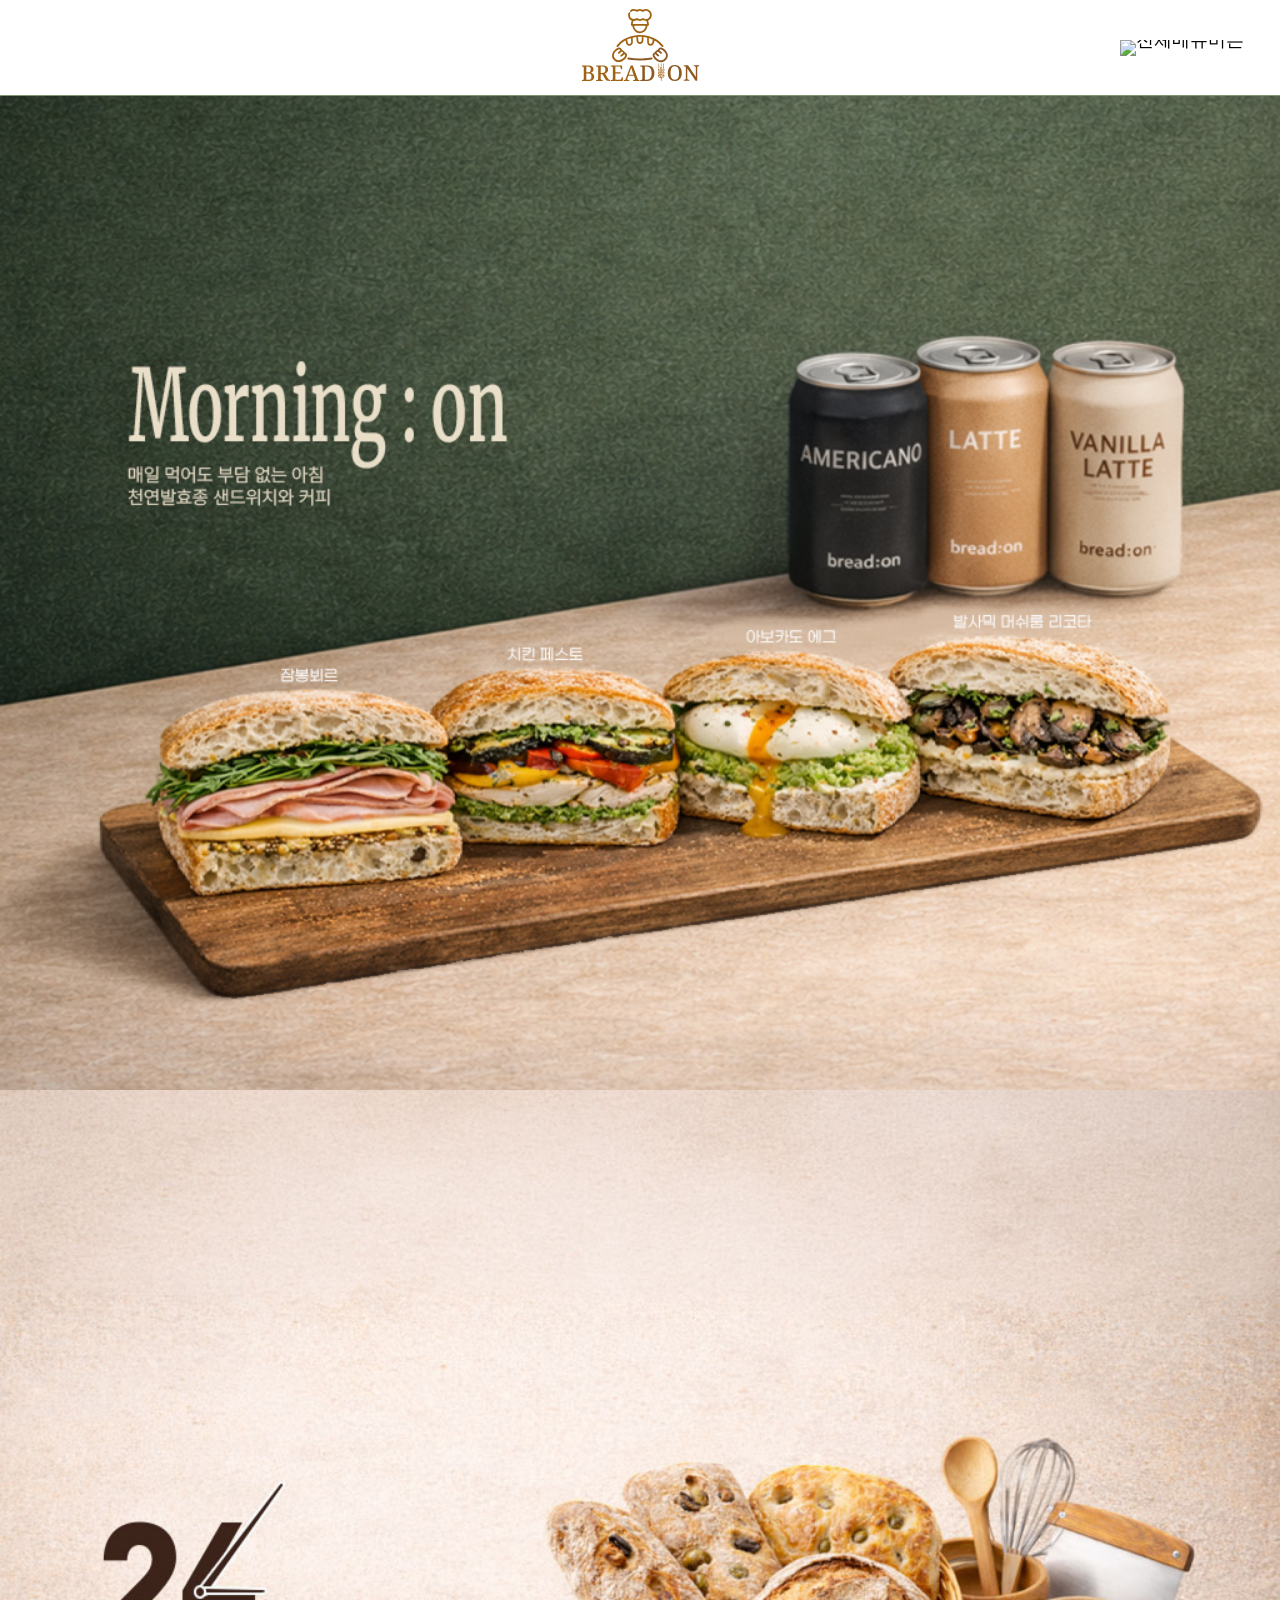
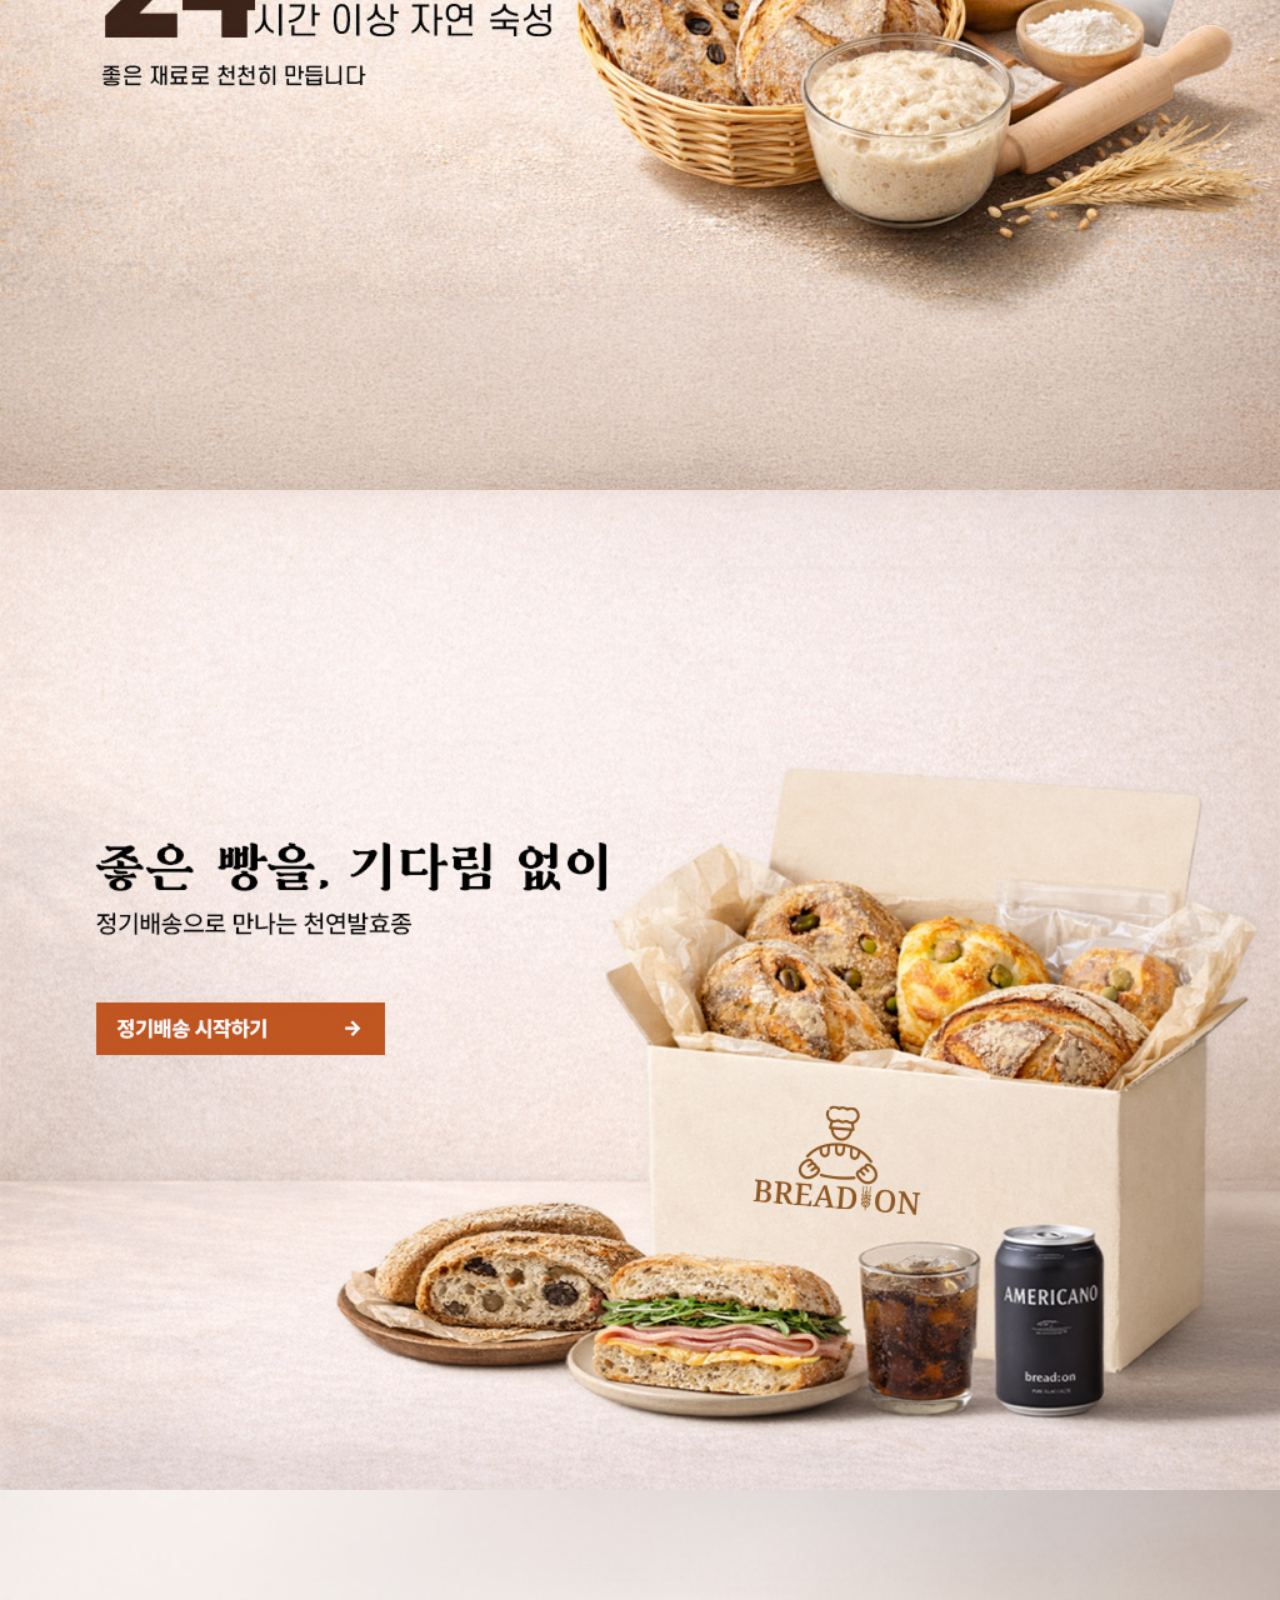
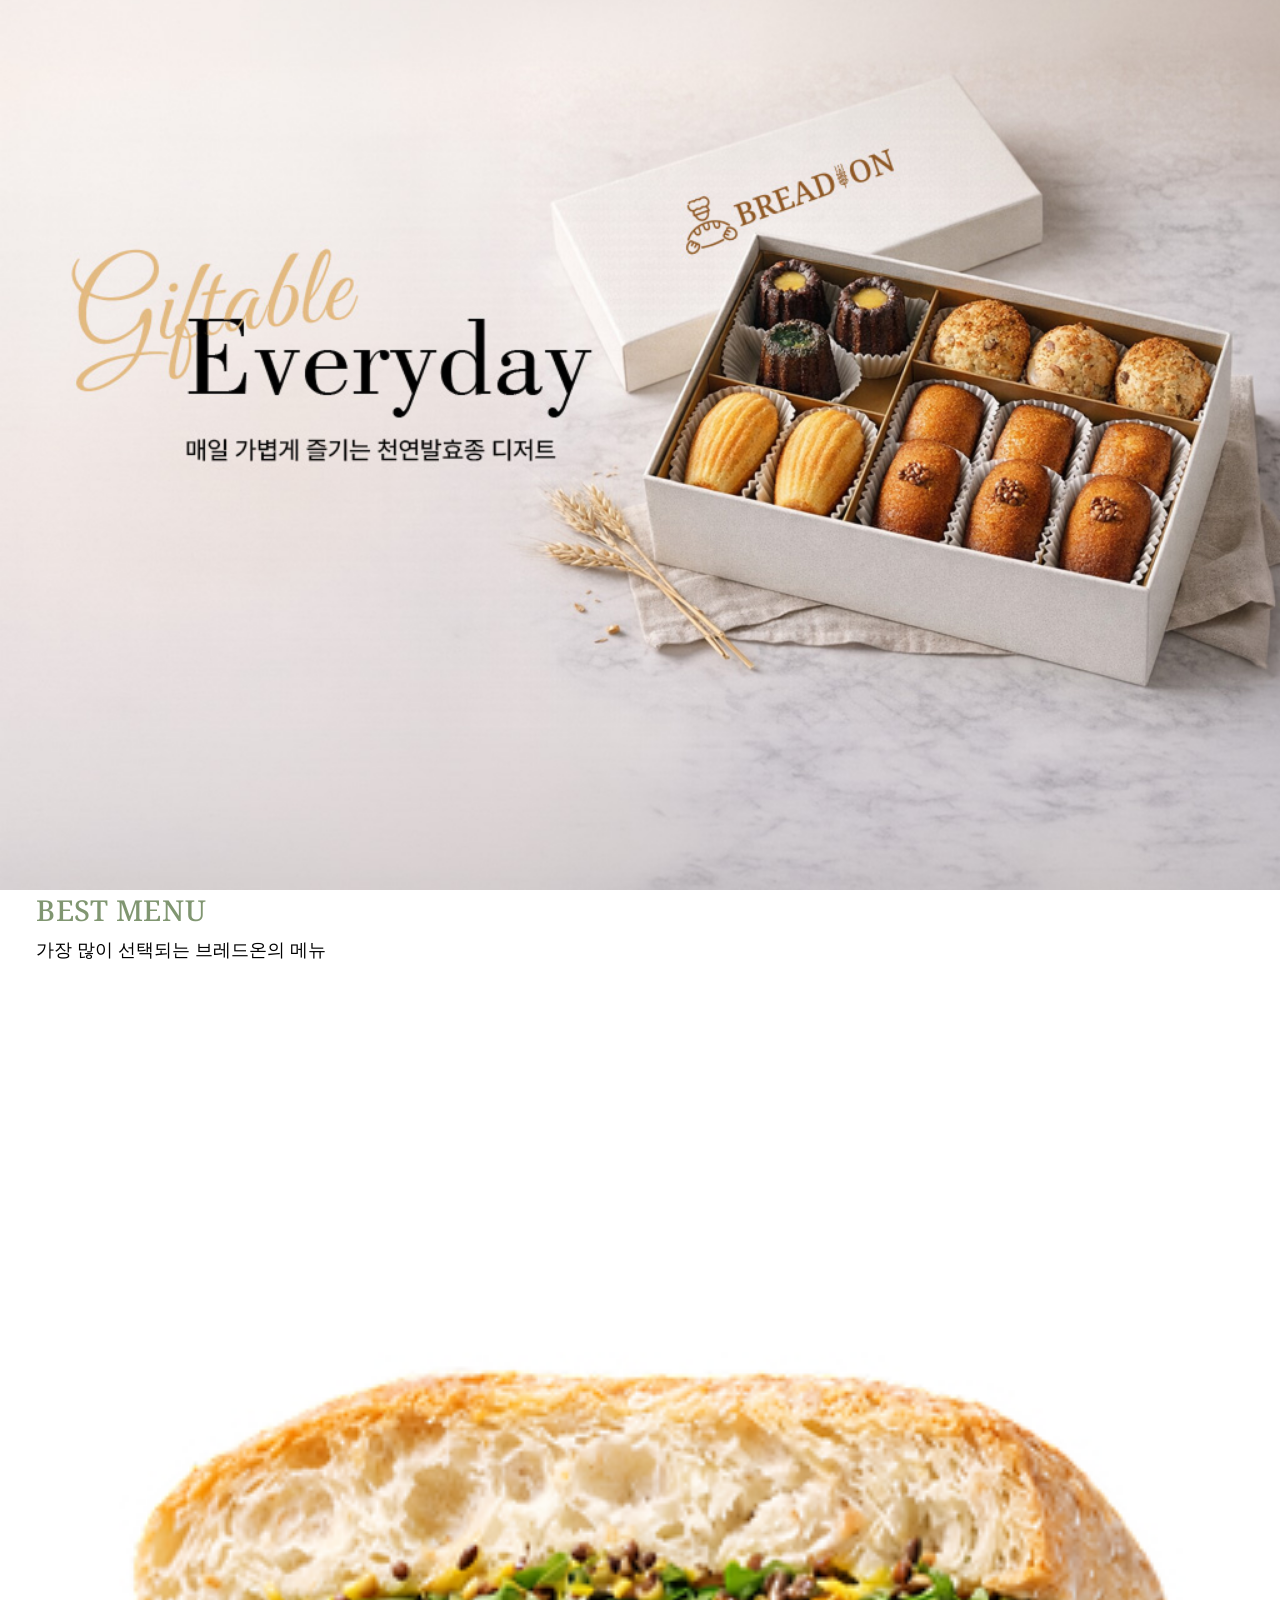
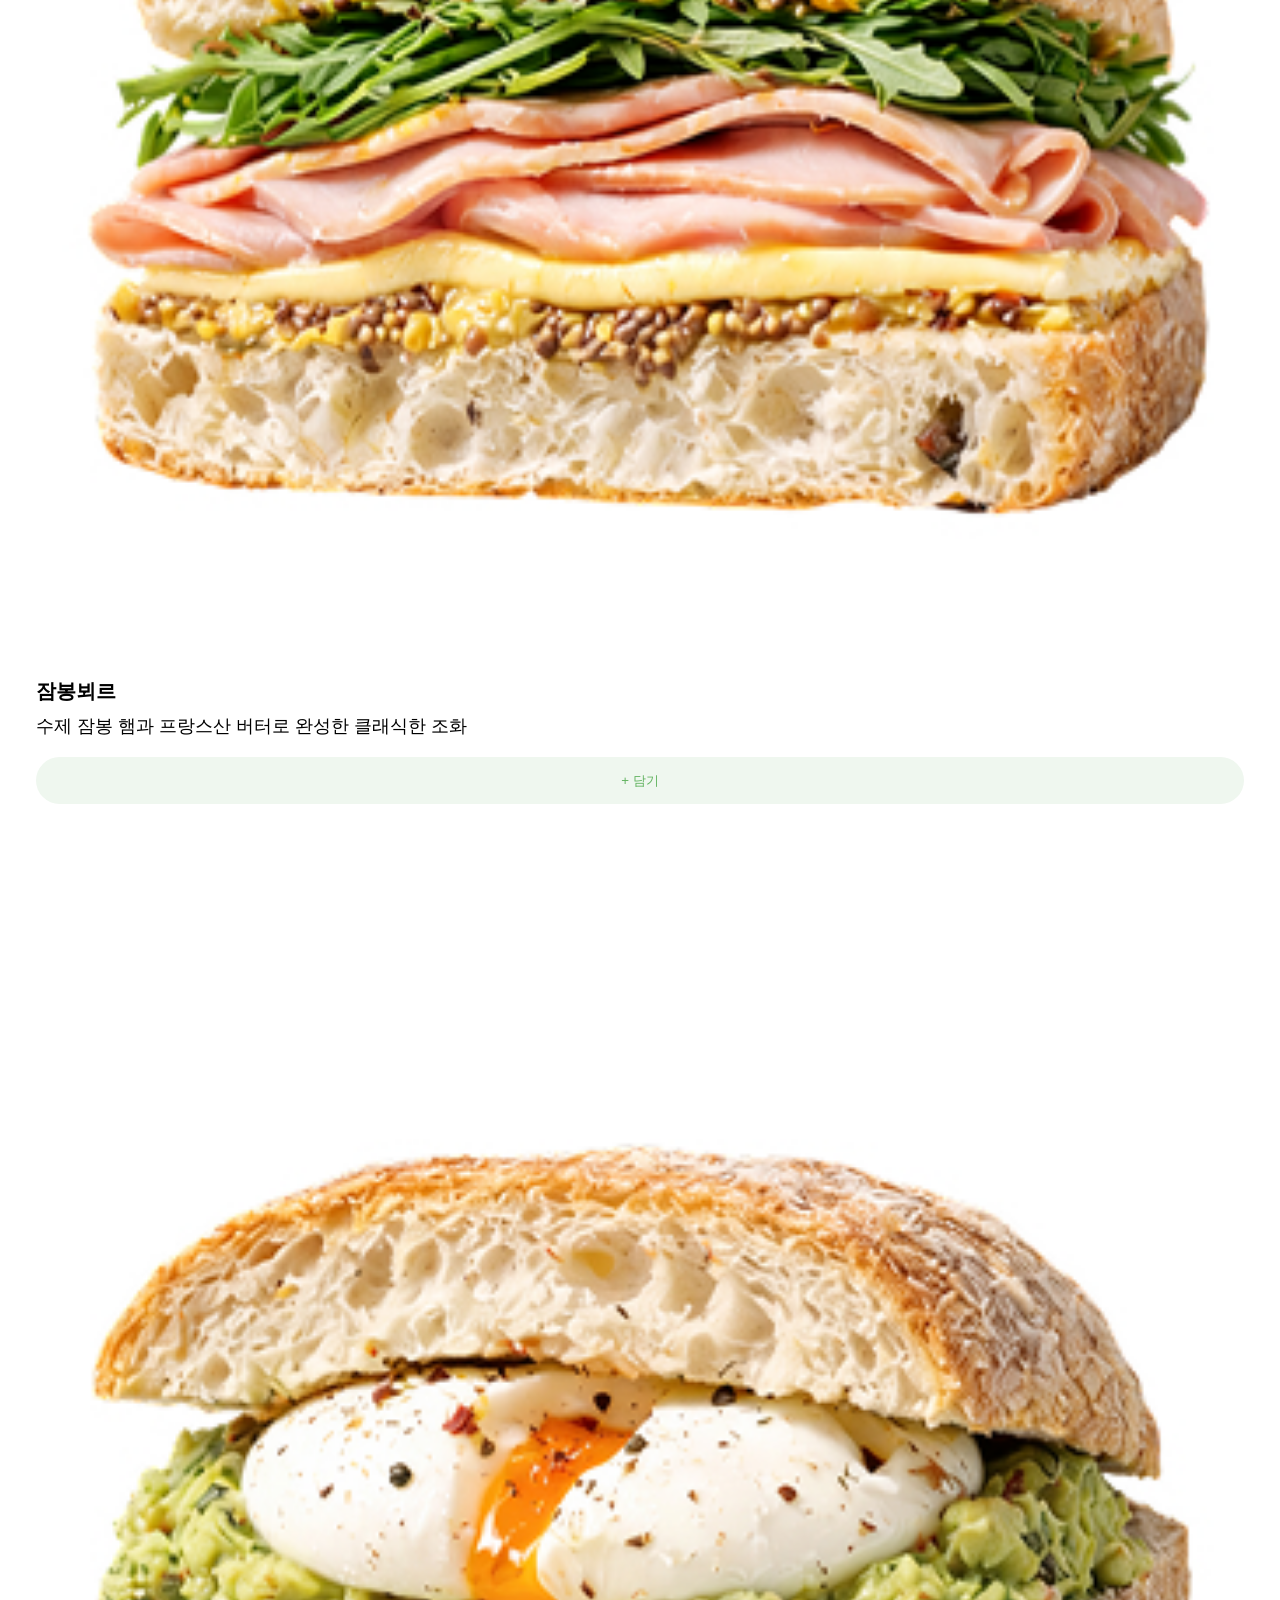
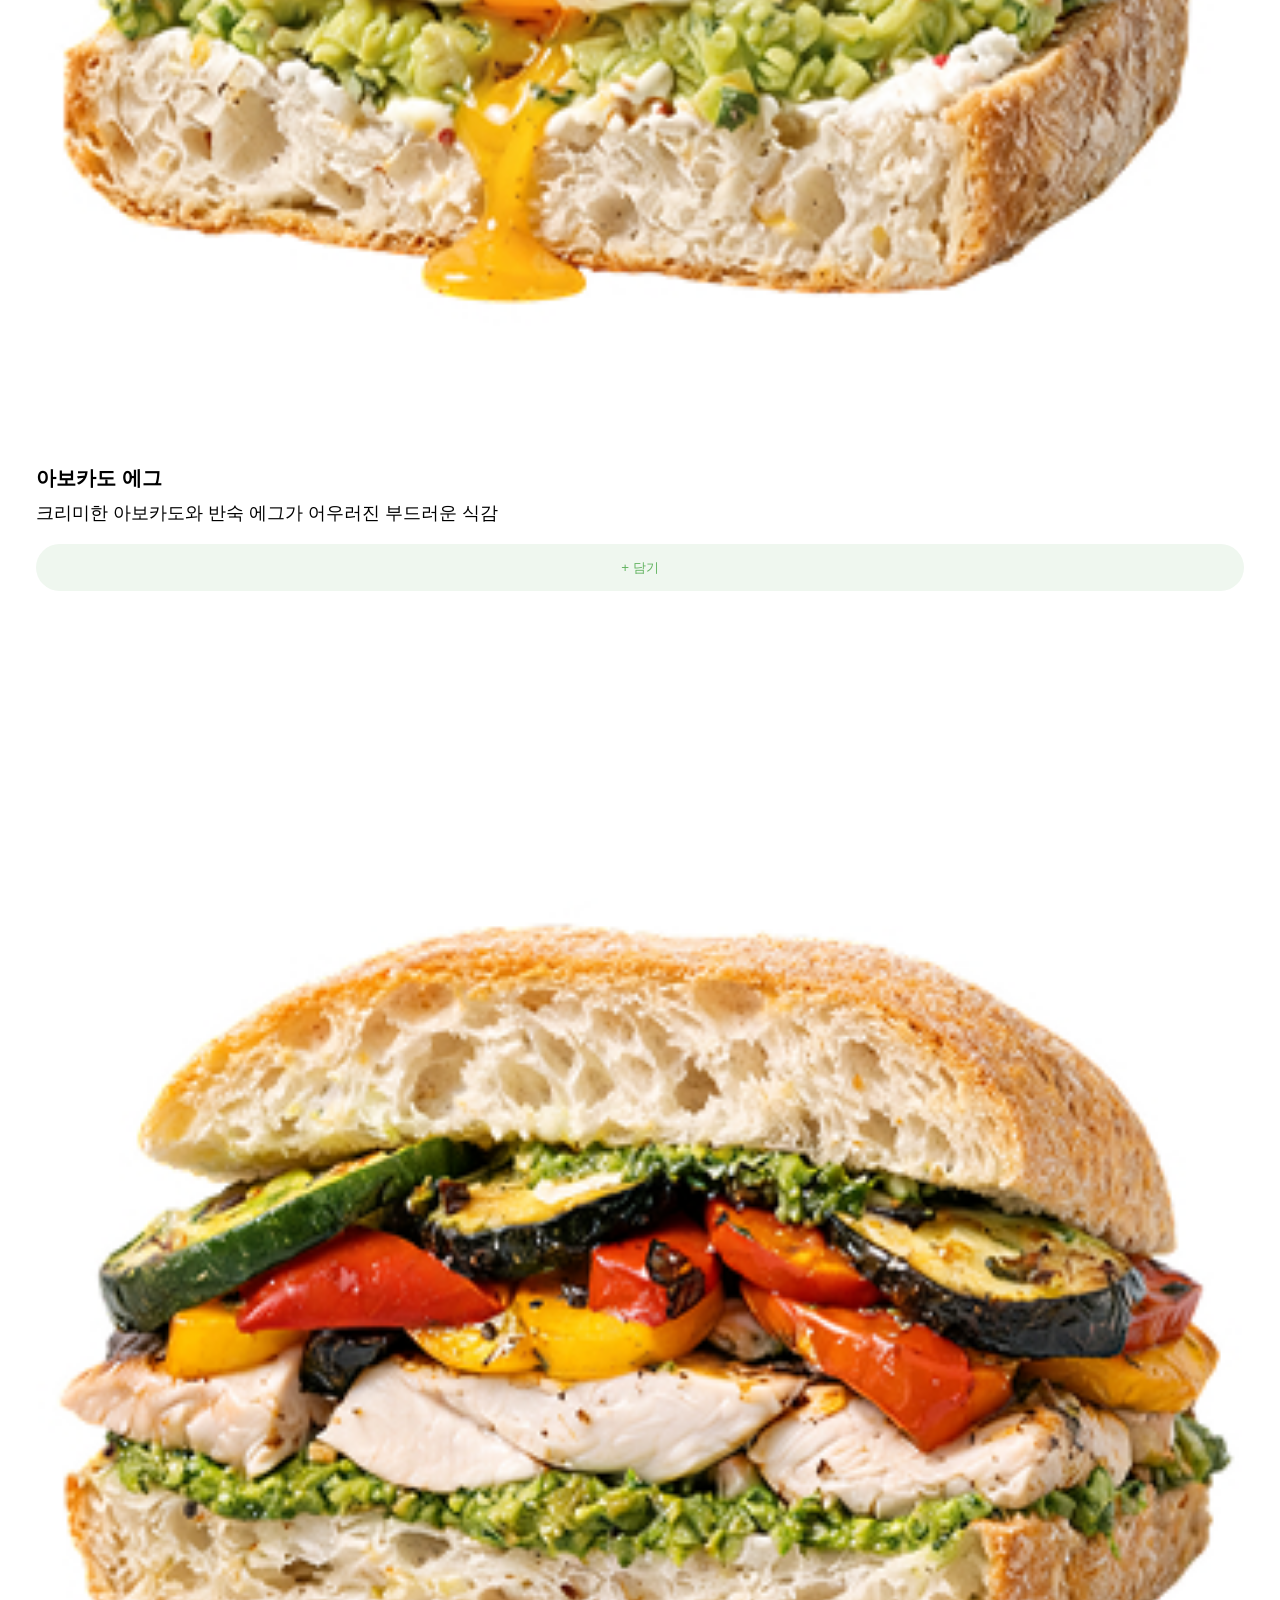
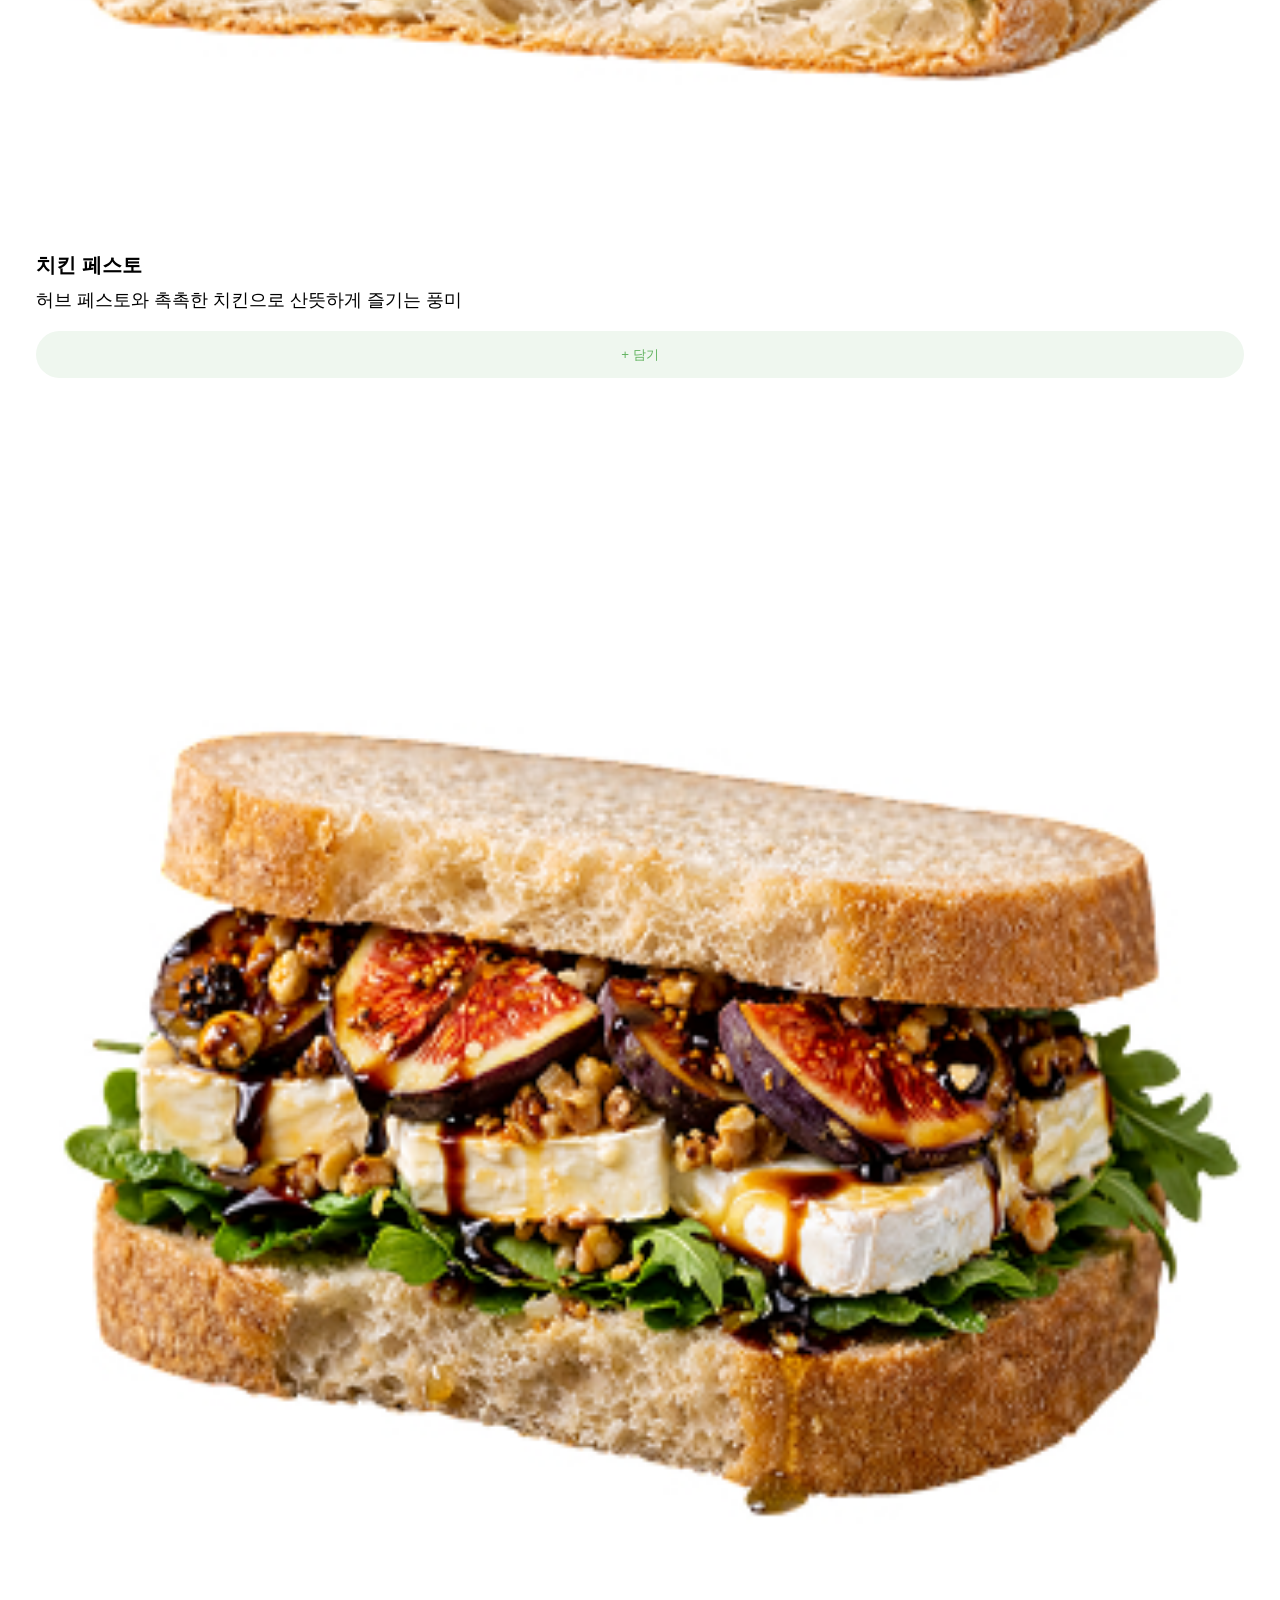
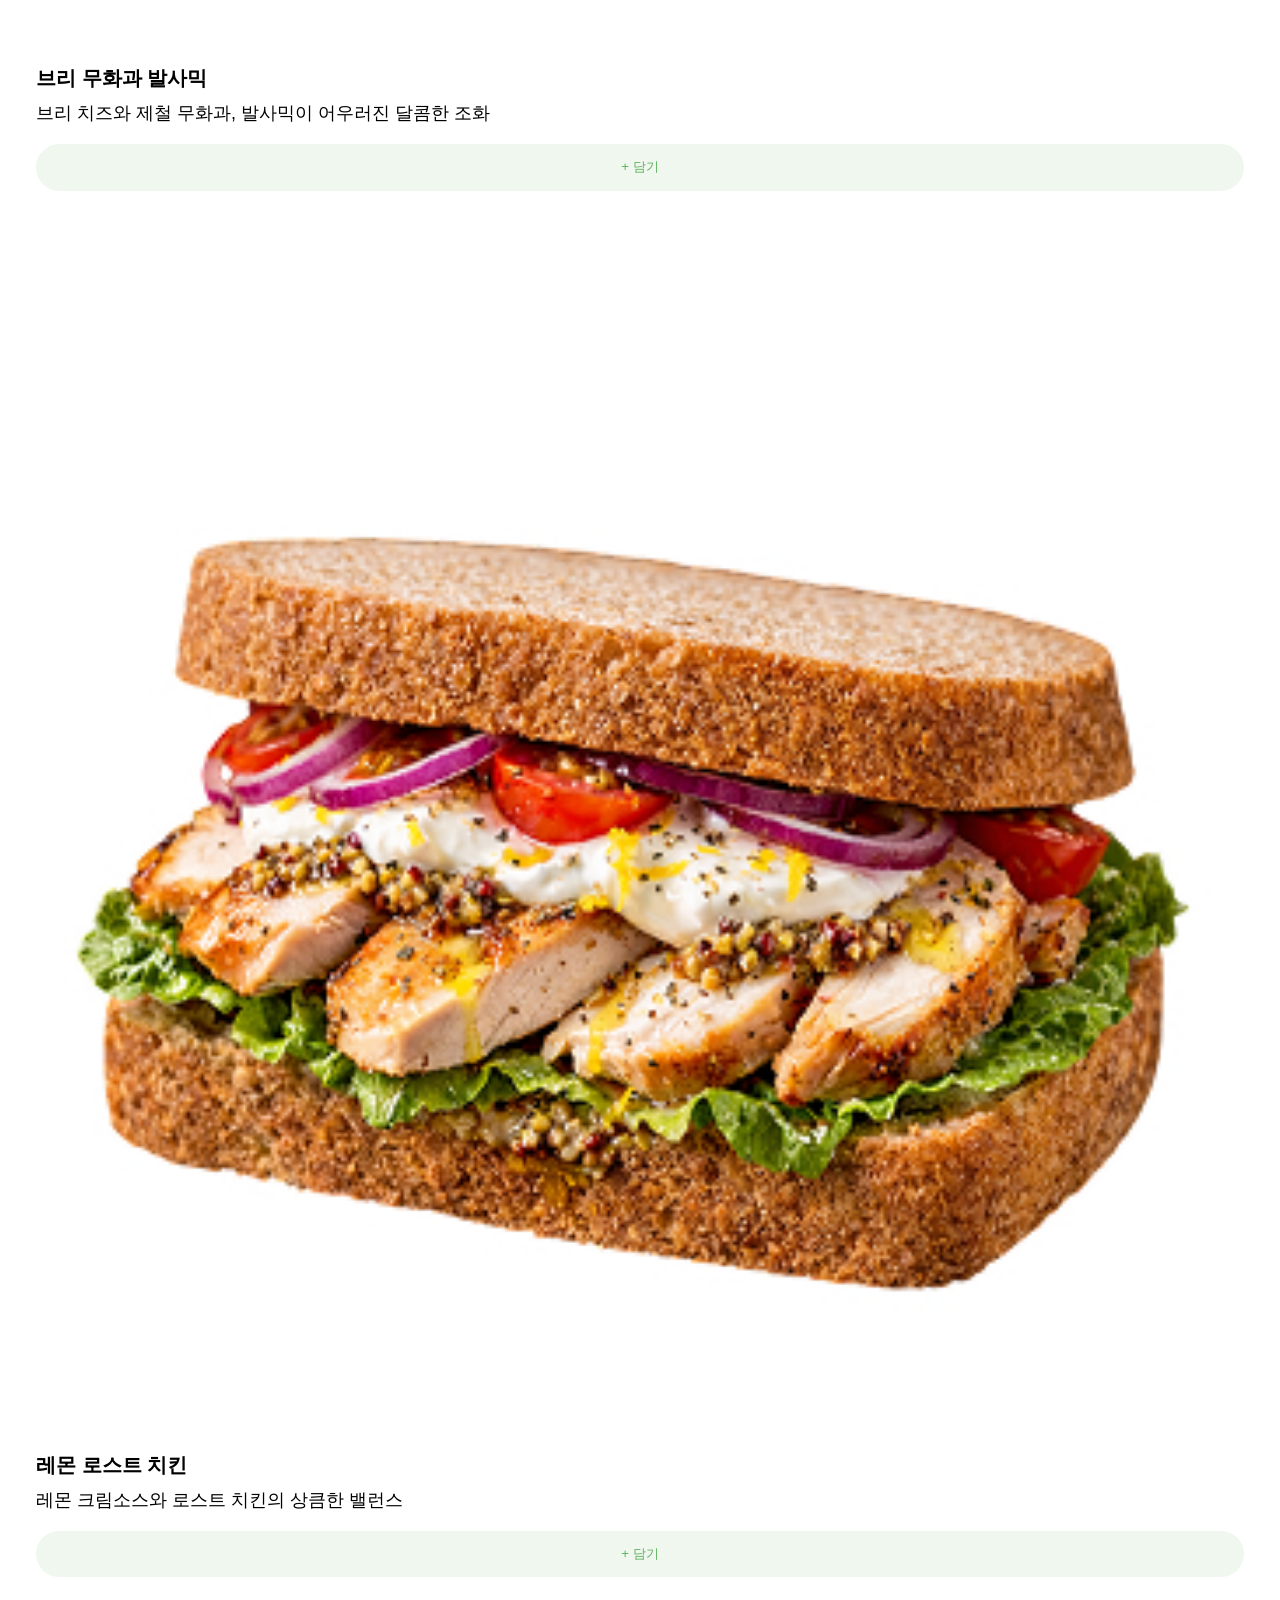
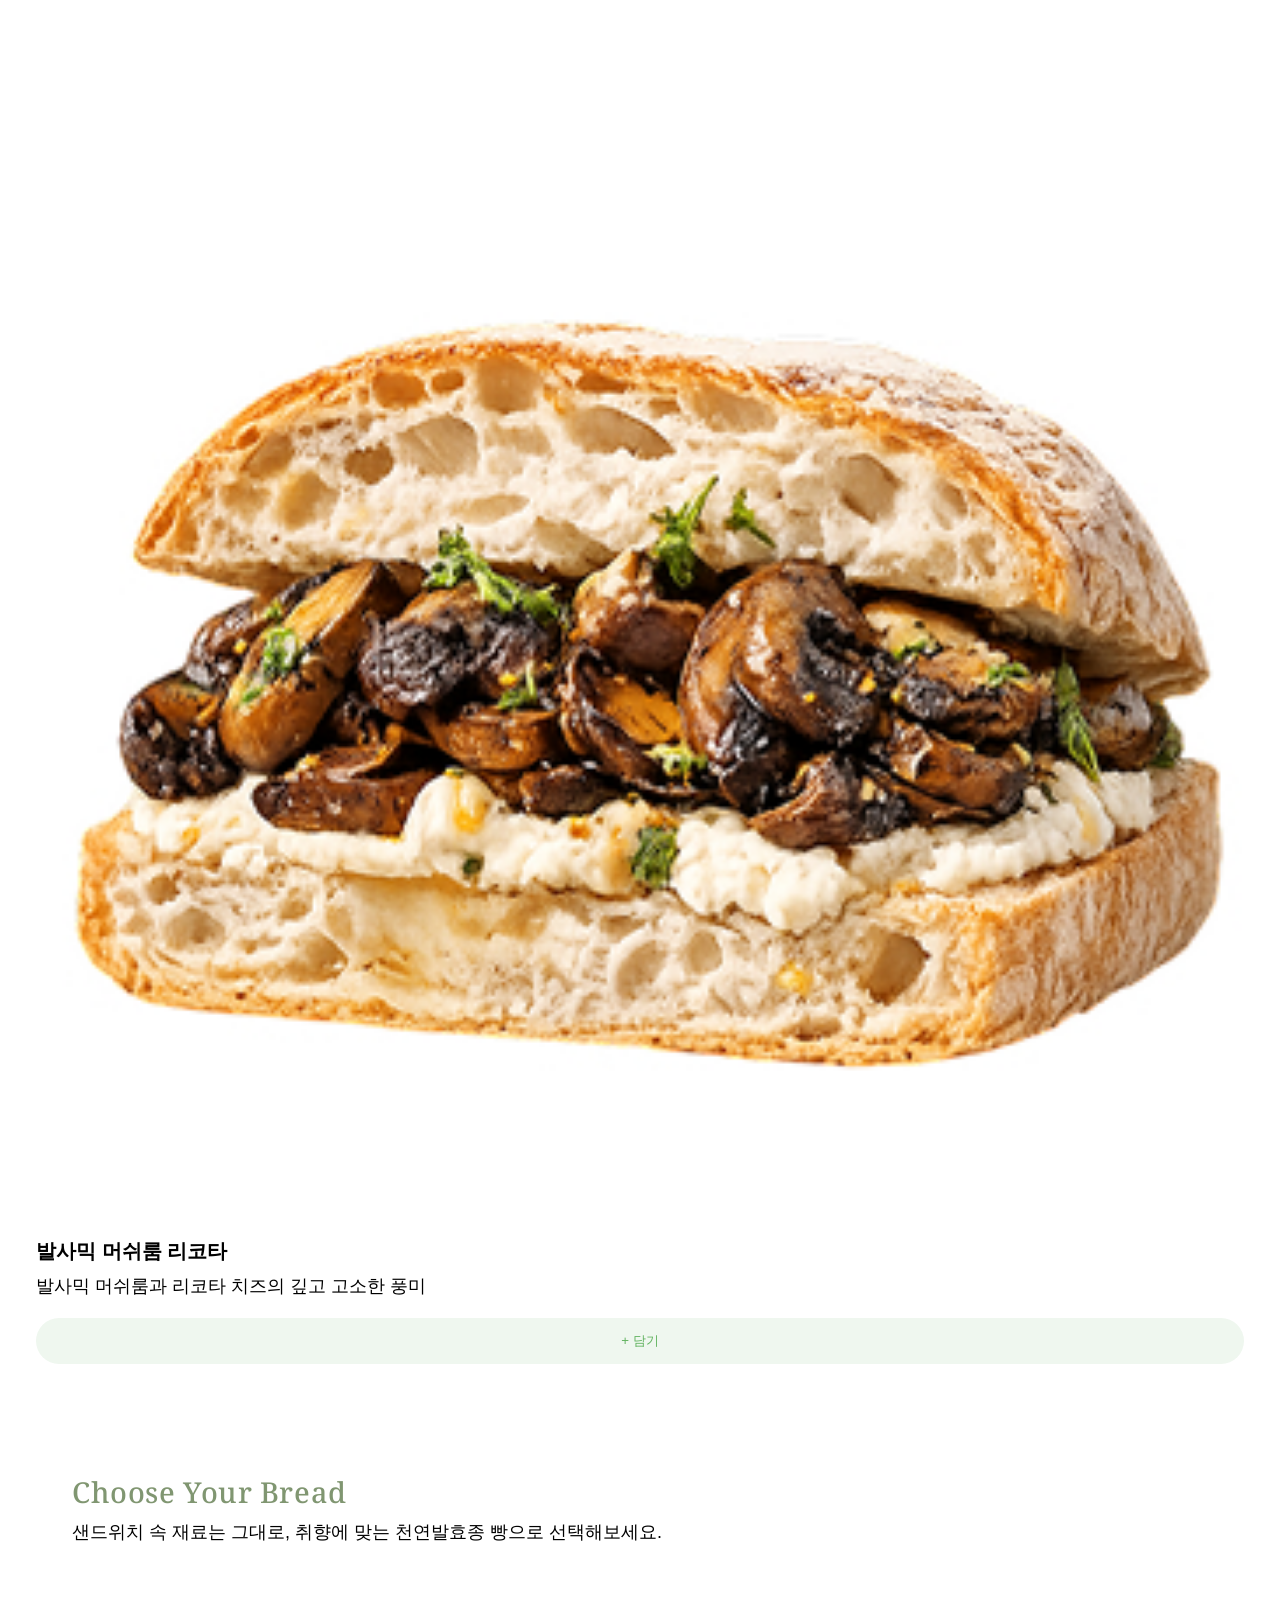
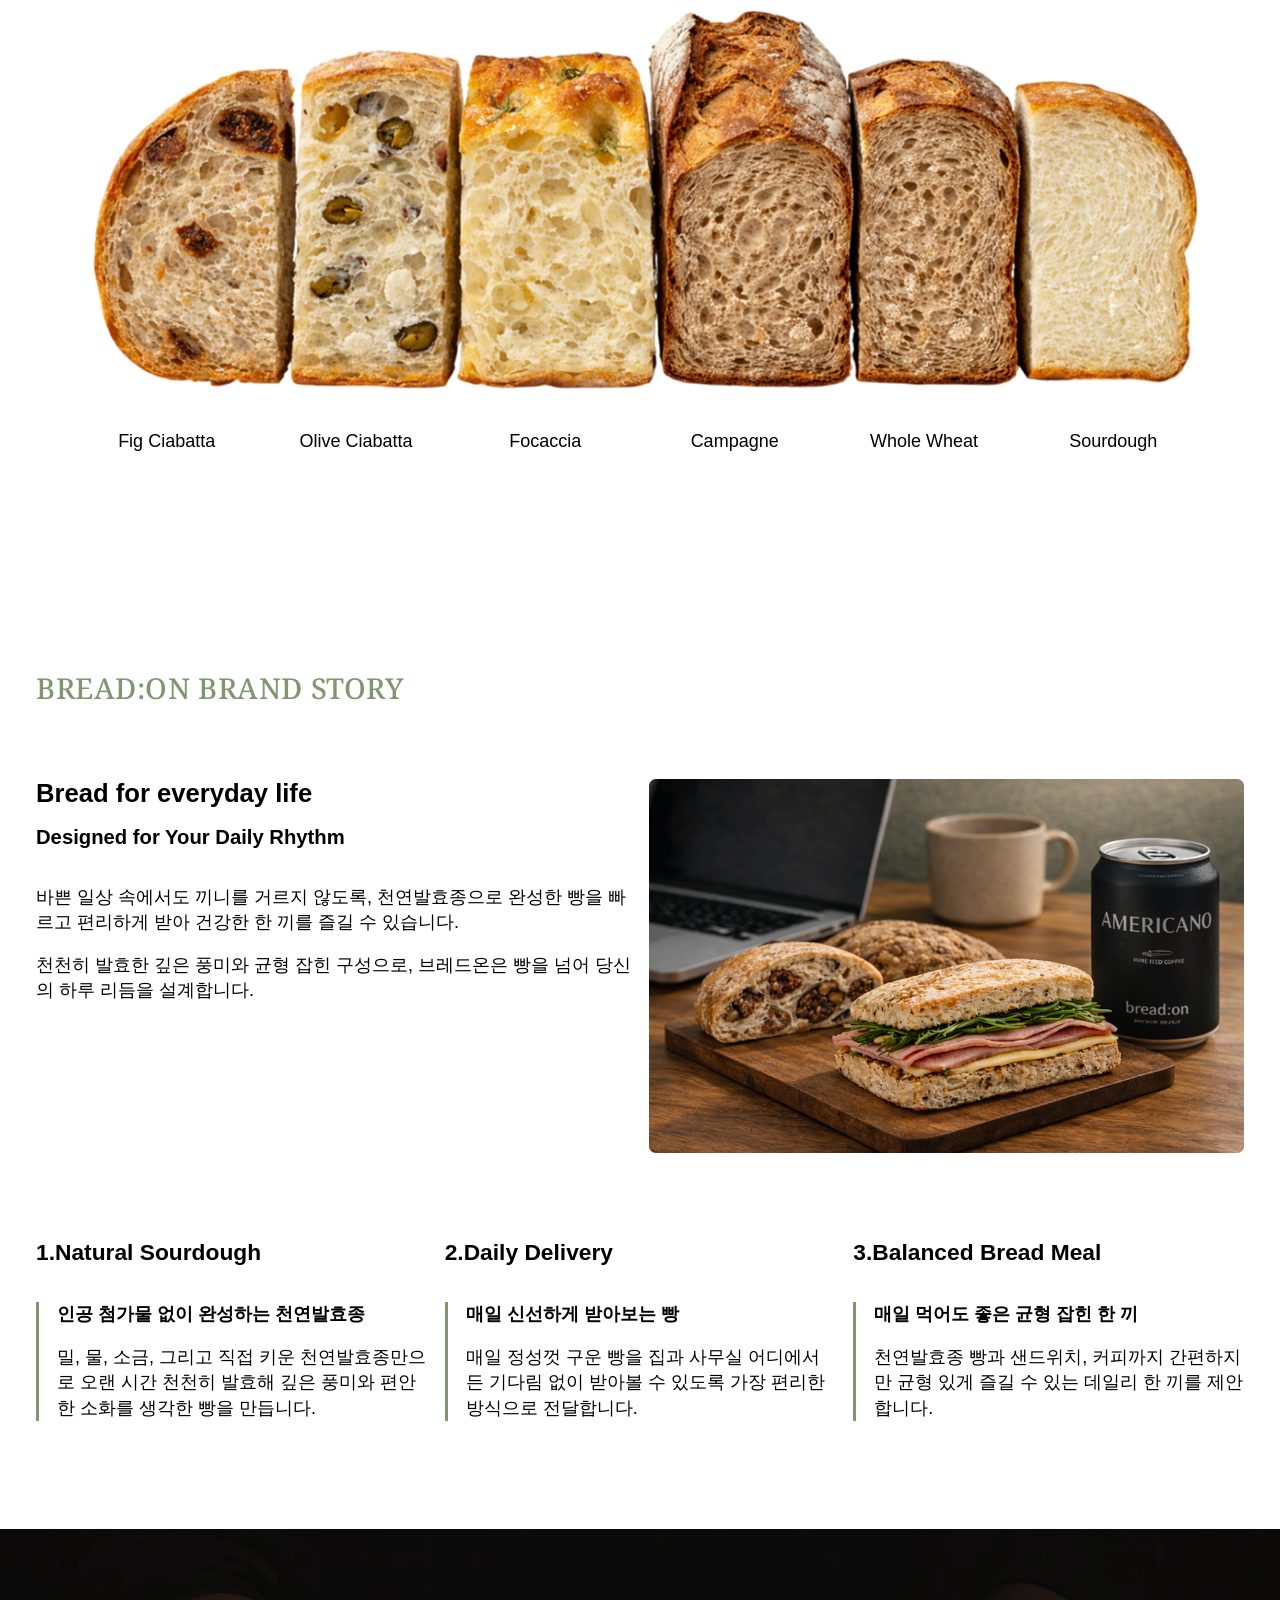
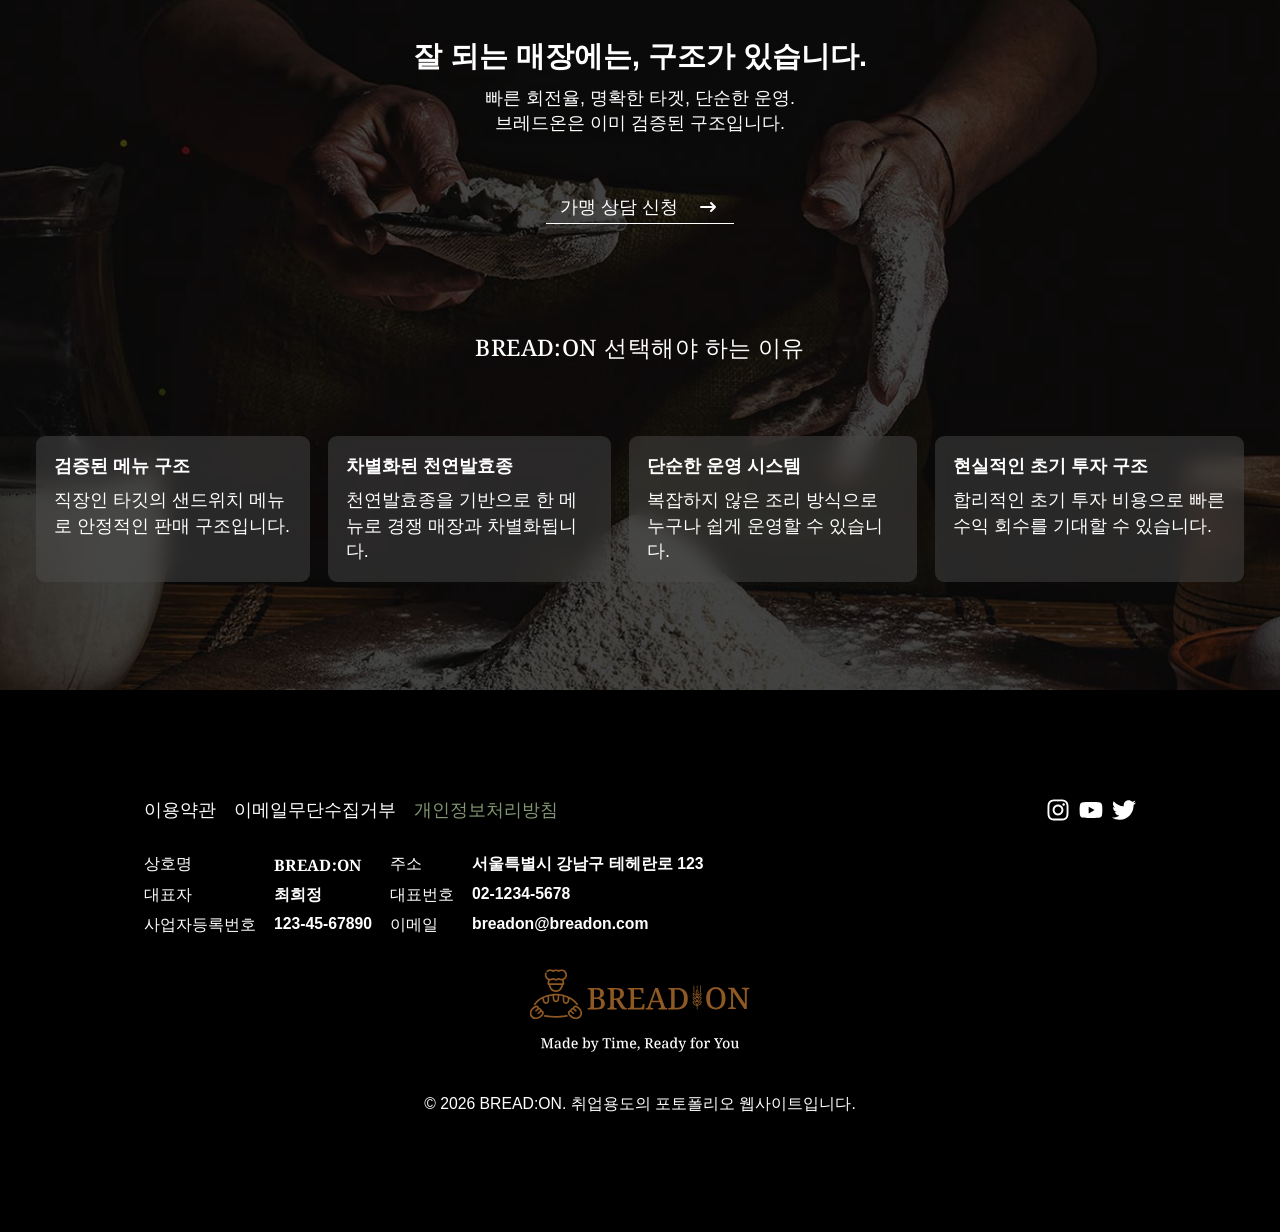
==== commit 83b4bc4a: "260325-1" ====
--- a/index.html
+++ b/index.html
@@ -9,9 +9,15 @@
     <link rel="stylesheet" href="./style/system.css">
     <link rel="stylesheet" href="./style/common.css">
     <link rel="stylesheet" href="./style/header.css">
+    <link rel="stylesheet" href="./style/footer.css">
     <script src="./script/header.js"></script>
 
-
+    <!-- 폰트 -->
+    <link rel="preconnect" href="https://fonts.googleapis.com">
+    <link rel="preconnect" href="https://fonts.gstatic.com" crossorigin>
+    <link href="https://fonts.googleapis.com/css2?family=Noto+Serif:ital,wght@0,100..900;1,100..900&display=swap" rel="stylesheet">
+    
+    
     <!-- swiper js -->
     <link rel="stylesheet" href="https://cdn.jsdelivr.net/npm/swiper@12/swiper-bundle.min.css"/>
     <script src="https://cdn.jsdelivr.net/npm/swiper@12/swiper-bundle.min.js"></script>
@@ -108,7 +114,7 @@
                     </li>
                 </ul>
             </div>
-        </div>
+    </div>
 
     <!-- pc용 헤더 -->
     <header>
@@ -256,7 +262,7 @@
 
         <div class="menu-frame best">
             <div class="common-frame">
-                <h1>BEST MENU</h1>
+                <h1 class="font-point">BEST MENU</h1>
                 <p class="fwm">가장 많이 선택되는 브레드온의 메뉴</p>
                 <div class="swiper best-menu-slider">
                     <div class="swiper-wrapper">
@@ -265,7 +271,8 @@
                             <img src="./img/best1.jpg" alt="베스트1">
                         </figure>
                         <h4>잠봉뵈르</h4>
-                        <p class="fwm">잠봉 햄과 버터로 완성한 클래식한 조화</p>
+                        <p class="fwm">수제 잠봉 햄과 프랑스산 버터로 완성한 클래식한 조화</p>
+                        <button class="btn-add">+ 담기</button>
                     </div>
                     <div class="swiper-slide">
                         <figure>
@@ -273,6 +280,7 @@
                         </figure>
                         <h4>아보카도 에그</h4>
                         <p class="fwm">크리미한 아보카도와 반숙 에그가 어우러진 부드러운 식감</p>
+                        <button class="btn-add">+ 담기</button>
                     </div>
                     <div class="swiper-slide">
                         <figure>
@@ -280,13 +288,15 @@
                         </figure>
                         <h4>치킨 페스토</h4>
                         <p class="fwm">허브 페스토와 촉촉한 치킨으로 산뜻하게 즐기는 풍미</p>
+                        <button class="btn-add">+ 담기</button>
                     </div>
                     <div class="swiper-slide">
                        <figure>
                             <img src="./img/best4.jpg" alt="베스트4">
                         </figure>
-                        <h4>브락 무화과 발사믹</h4>
-                        <p class="fwm">브리 치즈와 무화과, 발사믹의 달콤한 조화</p>
+                        <h4>브리 무화과 발사믹</h4>
+                        <p class="fwm">브리 치즈와 제철 무화과, 발사믹이 어우러진 달콤한 조화</p>
+                        <button class="btn-add">+ 담기</button>
                     </div>
                     <div class="swiper-slide">
                        <figure>
@@ -294,6 +304,7 @@
                         </figure>
                         <h4>레몬 로스트 치킨</h4>
                         <p class="fwm">레몬 크림소스와 로스트 치킨의 상큼한 밸런스</p>
+                        <button class="btn-add">+ 담기</button>
                     </div>
                     <div class="swiper-slide">
                        <figure>
@@ -301,11 +312,31 @@
                         </figure>
                         <h4>발사믹 머쉬룸 리코타</h4>
                         <p class="fwm">발사믹 머쉬룸과 리코타 치즈의 깊고 고소한 풍미</p>
+                        <button class="btn-add">+ 담기</button>
                     </div>
                 </div>
             </div>
             
-     
+    <section class="bread-choice">
+        <div class="common-frame">
+            <h1 class="font-point">Choose Your Bread</h1>
+            <p class="bread-sub">샌드위치 속 재료는 그대로, 취향에 맞는 천연발효종 빵으로 선택해보세요.</p>
+
+        <div class="bread-visual">
+            <img src="./img/bread-line.jpg" alt="빵 종류 안내 이미지">
+        </div>
+        <ul class="bread-name-list">
+            <li>Fig Ciabatta</li>
+            <li>Olive Ciabatta</li>
+            <li>Focaccia</li>
+            <li>Campagne</li>
+            <li>Whole Wheat</li>
+            <li>Sourdough</li>
+        </ul>
+    </div>
+</section>
+
+
     <script>
         const bestMenuSlider = new Swiper(".best-menu-slider",{
             slidesPerView: 1.3,
@@ -336,12 +367,11 @@
 
         <div class="story">
             <div class="common-frame">
-                <h1>BREAD:ON Brand Story</h1>
+                <h1 class="font-point">BREAD:ON Brand Story</h1>
                 <div class="story-frame">
                     <div class="txt-story">
                         <h2>Bread for everyday life</h2>
                         <h4>Designed for Your Daily Rhythm</h4>
-                        <p>잘 되는 매장에는, 구조가 있습니다.</p>
                         <p>바쁜 일상 속에서도 끼니를 거르지 않도록, 천연발효종으로 완성한 빵을 빠르고 편리하게 받아 건강한 한 끼를 즐길 수 있습니다.</p>
                         <p>천천히 발효한 깊은 풍미와 균형 잡힌 구성으로, 브레드온은 빵을 넘어 당신의 하루 리듬을 설계합니다.</p>
                     </div>
@@ -363,7 +393,7 @@
                         <li>
                             <h3>2.Daily Delivery</h3>
                             <div>
-                                <p class="fwb">인공 첨가물 없이 완성하는 천연발효종</p>
+                                <p class="fwb">매일 신선하게 받아보는 빵</p>
                                 <p class="fwr">
                                     매일 정성껏 구운 빵을 집과 사무실 어디에서든 기다림 없이 받아볼 수 있도록 가장 편리한 방식으로 전달합니다.
                                 </p>
@@ -387,9 +417,9 @@
         <div class="franchise">
             <div class="common-frame">
                 <h1>잘 되는 매장에는, 구조가 있습니다.</h1>
-                <p class="fwm">빠른 회전율, 명확한 타겟, 단순한 운영. 브레드온은 이미 검증된 구조입니다.</p>
+                <p class="fwm">빠른 회전율, 명확한 타겟, 단순한 운영. <br> 브레드온은 이미 검증된 구조입니다.</p>
                 <a href="#" class="btn-style">가맹 상담 신청 <img src="./img/arrow-btn.svg" alt="바로가기 화살표"></a>
-                <h3>BREAD:ON 선택해야 하는 이유</h3>
+                <h3 class="font-point">BREAD:ON 선택해야 하는 이유</h3>
                 <ul class="why">
                     <li>
                         <p class="fwb">검증된 메뉴 구조</p>
@@ -412,5 +442,114 @@
         </div>
 
     </main>
+
+    <!-- 푸터 -->
+    <footer>
+        <div class="common-frame">
+            <div class="ft1">
+                <ul class="ft-menu">
+                    <li><a href="#">이용약관</a></li>
+                    <li><a href="#">이메일무단수집거부</a></li>
+                    <li class="ptc"><a href="#">개인정보처리방침</a></li>
+                </ul>
+                <ul class="sns">
+                    <li>
+                        <a href="#">
+                            <svg width="24" height="24" viewBox="0 0 24 24" fill="none" xmlns="http://www.w3.org/2000/svg">
+                            <path d="M12.0048 6.6094C9.02354 6.6094 6.61885 9.01409 6.61885 11.9953C6.61885 14.9766 9.02354 17.3813 12.0048 17.3813C14.986 17.3813 17.3907 14.9766 17.3907 11.9953C17.3907 9.01409 14.986 6.6094 12.0048 6.6094ZM12.0048 15.4969C10.0782 15.4969 8.50322 13.9266 8.50322 11.9953C8.50322 10.0641 10.0735 8.49377 12.0048 8.49377C13.936 8.49377 15.5063 10.0641 15.5063 11.9953C15.5063 13.9266 13.9313 15.4969 12.0048 15.4969ZM18.8673 6.38909C18.8673 7.08752 18.3048 7.64534 17.611 7.64534C16.9126 7.64534 16.3548 7.08284 16.3548 6.38909C16.3548 5.69534 16.9173 5.13284 17.611 5.13284C18.3048 5.13284 18.8673 5.69534 18.8673 6.38909ZM22.4345 7.66409C22.3548 5.98127 21.9704 4.49065 20.7376 3.26252C19.5095 2.0344 18.0188 1.65002 16.336 1.56565C14.6017 1.46721 9.40322 1.46721 7.66885 1.56565C5.99072 1.64534 4.5001 2.02971 3.26729 3.25784C2.03447 4.48596 1.65479 5.97659 1.57041 7.6594C1.47197 9.39377 1.47197 14.5922 1.57041 16.3266C1.6501 18.0094 2.03447 19.5 3.26729 20.7281C4.5001 21.9563 5.98604 22.3406 7.66885 22.425C9.40322 22.5235 14.6017 22.5235 16.336 22.425C18.0188 22.3453 19.5095 21.961 20.7376 20.7281C21.9657 19.5 22.3501 18.0094 22.4345 16.3266C22.5329 14.5922 22.5329 9.39846 22.4345 7.66409ZM20.1938 18.1875C19.8282 19.1063 19.1204 19.8141 18.197 20.1844C16.8142 20.7328 13.5329 20.6063 12.0048 20.6063C10.4767 20.6063 7.19072 20.7281 5.8126 20.1844C4.89385 19.8188 4.18604 19.111 3.81572 18.1875C3.26729 16.8047 3.39385 13.5235 3.39385 11.9953C3.39385 10.4672 3.27197 7.18127 3.81572 5.80315C4.18135 4.8844 4.88916 4.17659 5.8126 3.80627C7.19541 3.25784 10.4767 3.3844 12.0048 3.3844C13.5329 3.3844 16.8188 3.26252 18.197 3.80627C19.1157 4.1719 19.8235 4.87971 20.1938 5.80315C20.7423 7.18596 20.6157 10.4672 20.6157 11.9953C20.6157 13.5235 20.7423 16.8094 20.1938 18.1875Z" fill="black"/>
+                            </svg>
+                    </a>
+                </li>
+                    <li>
+                        <a href="#">
+                            <svg width="24" height="24" viewBox="0 0 24 24" fill="none" xmlns="http://www.w3.org/2000/svg">
+                            <path d="M22.9024 6.50346C22.6407 5.51804 21.8696 4.74196 20.8906 4.47858C19.116 4 12.0001 4 12.0001 4C12.0001 4 4.88427 4 3.10965 4.47858C2.13061 4.742 1.35952 5.51804 1.09781 6.50346C0.622314 8.28958 0.622314 12.0162 0.622314 12.0162C0.622314 12.0162 0.622314 15.7427 1.09781 17.5289C1.35952 18.5143 2.13061 19.258 3.10965 19.5214C4.88427 20 12.0001 20 12.0001 20C12.0001 20 19.1159 20 20.8906 19.5214C21.8696 19.258 22.6407 18.5143 22.9024 17.5289C23.3779 15.7427 23.3779 12.0162 23.3779 12.0162C23.3779 12.0162 23.3779 8.28958 22.9024 6.50346ZM9.67282 15.3996V8.63271L15.6203 12.0162L9.67282 15.3996Z" fill="black"/>
+                            </svg>
+                        </a>
+                    </li>
+                    <li>
+                        <a href="#">
+                            <svg width="24" height="24" viewBox="0 0 24 24" fill="none" xmlns="http://www.w3.org/2000/svg">
+                            <path d="M21.533 7.11169C21.5482 7.32488 21.5482 7.53811 21.5482 7.7513C21.5482 14.2538 16.599 21.7462 7.5533 21.7462C4.76648 21.7462 2.17767 20.9391 0 19.5381C0.395953 19.5838 0.776625 19.599 1.18781 19.599C3.48727 19.599 5.60405 18.8224 7.29441 17.4975C5.13197 17.4518 3.31978 16.0356 2.69541 14.0863C3 14.132 3.30455 14.1624 3.62437 14.1624C4.06598 14.1624 4.50764 14.1015 4.91878 13.995C2.66498 13.5381 0.974578 11.5584 0.974578 9.16753V9.10664C1.62937 9.47213 2.39086 9.70055 3.19791 9.73097C1.87303 8.8477 1.00505 7.34011 1.00505 5.63452C1.00505 4.72083 1.24866 3.88327 1.67508 3.1523C4.09641 6.13706 7.73602 8.08627 11.8172 8.2995C11.7411 7.93402 11.6954 7.55335 11.6954 7.17263C11.6954 4.46194 13.8883 2.25385 16.6141 2.25385C18.0304 2.25385 19.3095 2.84775 20.208 3.80714C21.3197 3.59395 22.3857 3.18277 23.3299 2.61933C22.9643 3.76149 22.1877 4.72088 21.1674 5.32997C22.1573 5.22342 23.1167 4.94925 23.9999 4.56858C23.33 5.54316 22.4924 6.41114 21.533 7.11169Z" fill="black"/>
+                            </svg>
+                        </a>
+                    </li>
+                </ul>
+            </div>
+            <div class="ft2">
+                <ul class="f-gnb b2">
+                    <li>
+                        <a href="#">Brand</a>
+                        <ul>
+                            <li><a href="#">브랜드 소개</a></li>
+                            <li><a href="#">브랜드 비전</a></li>
+                        </ul>
+                    </li>
+                    <li>
+                        <a href="#">Menu</a>
+                        <ul>
+                            <li><a href="#">샌드위치</a></li>
+                            <li><a href="#">기본 빵</a></li>
+                            <li><a href="#">구움과자</a></li>
+                            <li><a href="#">캔 커피</a></li>
+                        </ul>
+                    </li>
+                    <li>
+                        <a href="#">Set</a>
+                        <ul>
+                            <li><a href="#">아침 세트</a></li>
+                            <li><a href="#">샌드 세트</a></li>
+                        </ul>
+                    
+                    </li>
+                    <li>
+                        <a href="#">Order</a>
+                        <ul>
+                            <li><a href="#">당일 주문</a></li>
+                            <li><a href="#">사전 예약</a></li>
+                            <li><a href="#">정기 구독</a></li>
+                        </ul>
+                    </li>
+                    <li>
+                        <a href="#">Event</a>
+                        <ul>
+                            <li><a href="#">진행 이벤트</a></li>
+                            <li><a href="#">종료 이벤트</a></li>
+                        </ul>
+                    </li>
+                    <li>
+                        <a href="#">Store</a>
+                        <ul>
+                            <li><a href="#">가맹 문의</a></li>
+                            <li><a href="#">매장 안내</a></li>
+                            <li><a href="#">공지사항</a></li>
+                        </ul>
+                    </li>
+                </ul>
+            </div>
+            <div class="ft3">
+                <div class="cinfo">
+                    <dl class="cinfo-list b2">
+                        <dt>상호명</dt>
+                        <dd class="font-point">BREAD:ON</dd>
+                        <dt>주소</dt>
+                        <dd>서울특별시 강남구 테헤란로 123</dd>
+                        <dt>대표자</dt>
+                        <dd>최희정</dd>
+                        <dt>대표번호</dt>
+                        <dd>02-1234-5678</dd>
+                        <dt>사업자등록번호</dt>
+                        <dd>123-45-67890</dd>
+                        <dt>이메일</dt>
+                        <dd>breadon@breadon.com</dd>
+                    </dl>
+                </div>
+                <div class="flogo">
+                    <a href="#"><img src="./img/footlogo.svg" alt="하단로고"></a>
+                </div>
+            </div>
+            <div class="ft4 b2">© 2026 BREAD:ON. 취업용도의 포토폴리오 웹사이트입니다.</div>
+        </div>
+    </footer>
 </body>
 </html>
--- a/style/font.css
+++ b/style/font.css
@@ -0,0 +1,64 @@
+@font-face {
+    font-family: 'Pretendard';
+    src: url('https://cdn.jsdelivr.net/gh/projectnoonnu/pretendard@1.0/Pretendard-Thin.woff2') format('woff2');
+    font-weight: 100;
+    font-display: swap;
+}
+
+@font-face {
+    font-family: 'Pretendard';
+    src: url('https://cdn.jsdelivr.net/gh/projectnoonnu/pretendard@1.0/Pretendard-ExtraLight.woff2') format('woff2');
+    font-weight: 200;
+    font-display: swap;
+}
+
+@font-face {
+    font-family: 'Pretendard';
+    src: url('https://cdn.jsdelivr.net/gh/projectnoonnu/pretendard@1.0/Pretendard-Light.woff2') format('woff2');
+    font-weight: 300;
+    font-display: swap;
+}
+
+@font-face {
+    font-family: 'Pretendard';
+    src: url('https://cdn.jsdelivr.net/gh/projectnoonnu/pretendard@1.0/Pretendard-Regular.woff2') format('woff2');
+    font-weight: 400;
+    font-display: swap;
+}
+
+@font-face {
+    font-family: 'Pretendard';
+    src: url('https://cdn.jsdelivr.net/gh/projectnoonnu/pretendard@1.0/Pretendard-Medium.woff2') format('woff2');
+    font-weight: 500;
+    font-display: swap;
+}
+
+@font-face {
+    font-family: 'Pretendard';
+    src: url('https://cdn.jsdelivr.net/gh/projectnoonnu/pretendard@1.0/Pretendard-SemiBold.woff2') format('woff2');
+    font-weight: 600;
+    font-display: swap;
+}
+
+@font-face {
+    font-family: 'Pretendard';
+    src: url('https://cdn.jsdelivr.net/gh/projectnoonnu/pretendard@1.0/Pretendard-Bold.woff2') format('woff2');
+    font-weight: 700;
+    font-display: swap;
+}
+
+@font-face {
+    font-family: 'Pretendard';
+    src: url('https://cdn.jsdelivr.net/gh/projectnoonnu/pretendard@1.0/Pretendard-ExtraBold.woff2') format('woff2');
+    font-weight: 800;
+    font-display: swap;
+}
+
+@font-face {
+    font-family: 'Pretendard';
+    src: url('https://cdn.jsdelivr.net/gh/projectnoonnu/pretendard@1.0/Pretendard-Black.woff2') format('woff2');
+    font-weight: 900;
+    font-display: swap;
+}
+
+@import url('https://fonts.googleapis.com/css2?family=Noto+Serif:ital,wght@0,100..900;1,100..900&display=swap');
--- a/style/system.css
+++ b/style/system.css
@@ -35,13 +35,14 @@
     --pm-color-900:#87440E;
 
 
-    /*여백*/
-    --space-2X-small:0.125rem;
+    /* 여백 */
+    --space-2x-small:0.125rem;
     --space-x-small:0.25rem;
     --space-small:0.5rem;
     --space-normal:1rem;
     --space-large:2rem;
-    --space-X-large:3rem;
-    --space-2X-large:4rem;
-    --space-3X-large:6rem;
+    --space-x-large:3rem;
+    --space-2x-large:4rem;
+    --space-3x-large:6rem;
+
 }
--- a/style/common.css
+++ b/style/common.css
@@ -1,6 +1,9 @@
 html{
     font-family: 'Pretendard',sans-serif;
     font-size:var(--basic-font-pc);
+}
+main{
+    min-height: 60vh;
 }
 h1{
     font-size: var(--fs-h1);
@@ -29,6 +32,11 @@
 .fwb{font-weight: var(--fw-bold);}
 .de{
     font-size:var(--fs-det);
+}
+.font-point{
+    font-family: 'Noto Serif', serif;
+    font-weight: 500;
+    letter-spacing: 0.02em;
 }
 .common-frame{
     width:1440px;
@@ -64,6 +72,7 @@
     background-color: var(--point-color);
     color: #fff;
 }
+.ptc{color:var(--point-color)}
 
 @media (max-width:1440px){
     main{
--- a/style/footer.css
+++ b/style/footer.css
@@ -0,0 +1,94 @@
+footer{
+    background-color: #000;
+    color: #fff;
+    padding: var(--space-3x-large);
+}
+
+.ft1{
+    display: flex;
+    justify-content: space-between;
+    margin-bottom: 1.5rem;
+}
+.ft1 .sns svg path{
+    fill: #fff;
+}
+.ft1 .sns svg:hover:path{
+    fill: var(--point-color);
+}
+.ft-menu{
+    display: flex;
+    gap: var(--space-normal);
+}
+.ft2{
+    margin-bottom: 1.5rem;
+}
+.f-gnb{
+    display: flex;
+    gap: var(--space-2x-large);
+}
+.f-gnb>li>a{
+    font-weight: var(--fw-bold);
+    display: flex;
+    height: 50px;
+    align-items: center;
+}
+.f-gnb ul{
+    font-weight: var(--fw-med);
+    margin-top: var(--space-small);
+    display: flex;
+    flex-direction: column;
+    gap: var(--space-small);
+}
+.ft3{
+    margin-bottom: 1.5rem;
+    display: flex;
+    justify-content: space-between;
+}
+.cinfo-list{
+    display: grid;
+    grid-template-columns: repeat(4,auto);
+    gap: var(--space-small) var(--space-normal);
+}
+.cinfo-list dd{
+    font-weight: var(--fw-bold);
+}
+.flogo img{
+    height: 5rem;
+}
+.ft4{
+    padding: var(--space-small) 0;
+    font-weight: var(--fw-med);
+    text-align: center;
+}
+
+@media(max-width:1440px){
+    .ft2{display: none;}
+    .ft3{
+        flex-direction: column;
+        align-items: flex-start;
+        gap: 1.5rem;
+    }
+    .flogo{
+        align-self: center;
+    }
+
+    @media (max-width:768px){
+        .ft1{
+            flex-direction: column;
+            align-items: center;
+            gap: var(--space-normal);
+        }
+        .cinfo-list{
+            grid-template-columns: repeat(2,auto);
+        }
+        .ft3{
+            align-items: center;
+        }
+    }
+@media(max-width:478px){
+    .ft-menu{
+        flex-direction: column;
+        align-self: stretch;
+    }
+}
+}
--- a/style/index.css
+++ b/style/index.css
@@ -30,12 +30,75 @@
 .pagination>span.swiper-pagination-bullet-active {
     background: var(--point-color);
 }
+
+.btn-add{
+    width: 100%;
+    margin-top: 1rem;
+    padding: 0.8rem 0;
+    border-radius: 30px;
+    border: none;
+    background: #EFF7EF;
+    color: #60B25E;
+    font: weight 700px;
+    cursor: pointer;
+    transition: all 0.3s;
+}
+
+.btn-add:hover{
+    background:#4caf50;
+    color:#fff;
+}
+
+.best-menu-slider img{
+    width:100%;
+}
+
+
+.bread-choice{
+    padding: 6rem 0;
+    text-align:left;
+}
+
+.bread-choice h1{
+    margin-bottom: 1rem;
+    color: var(--point-color);
+}
+
+.bread-sub{
+    margin-bottom: 3rem;
+}
+
+.bread-visual{
+    margin-bottom: 2rem;
+}
+
+.bread-visual img{
+    width: 100%;
+    max-width: 1200px;
+    display: block;
+    margin: 0 auto;
+}
+
+.bread-name-list{
+    max-width: 1200px;
+    margin: 0 auto;
+    display: grid;
+    grid-template-columns: repeat(6, 1fr);
+    text-align: center;
+}
+
+.bread-name-list li{
+    font-size: 1rem;
+}
+
+
 .story{
     margin:var(--space-3x-large) 0;
 }
 .story h1{
     margin-bottom: var(--space-2x-large);
     text-transform: uppercase;
+    color: var(--point-color);
 }
 .story-frame{
     display: flex;
@@ -79,6 +142,7 @@
 }
 .menu-frame h1{
     margin-bottom: var(--space-small);
+    color: var(--point-color);
 }
 .menu-frame h1+p{
     margin-bottom: var(--space-x-large);
@@ -135,6 +199,11 @@
     .img-story{flex:1;}
 }
 @media (max-width:768px){
+    .menu-frame h1, 
+    .menu-frame.best .common-frame > p,
+    .bread-choice{
+        text-align: center;
+    }
     .story h1 {
         text-align: center;
     }
@@ -152,4 +221,5 @@
         gap:var(--space-normal);
         grid-template-columns: repeat(2,1fr);
     }
-}+
+}
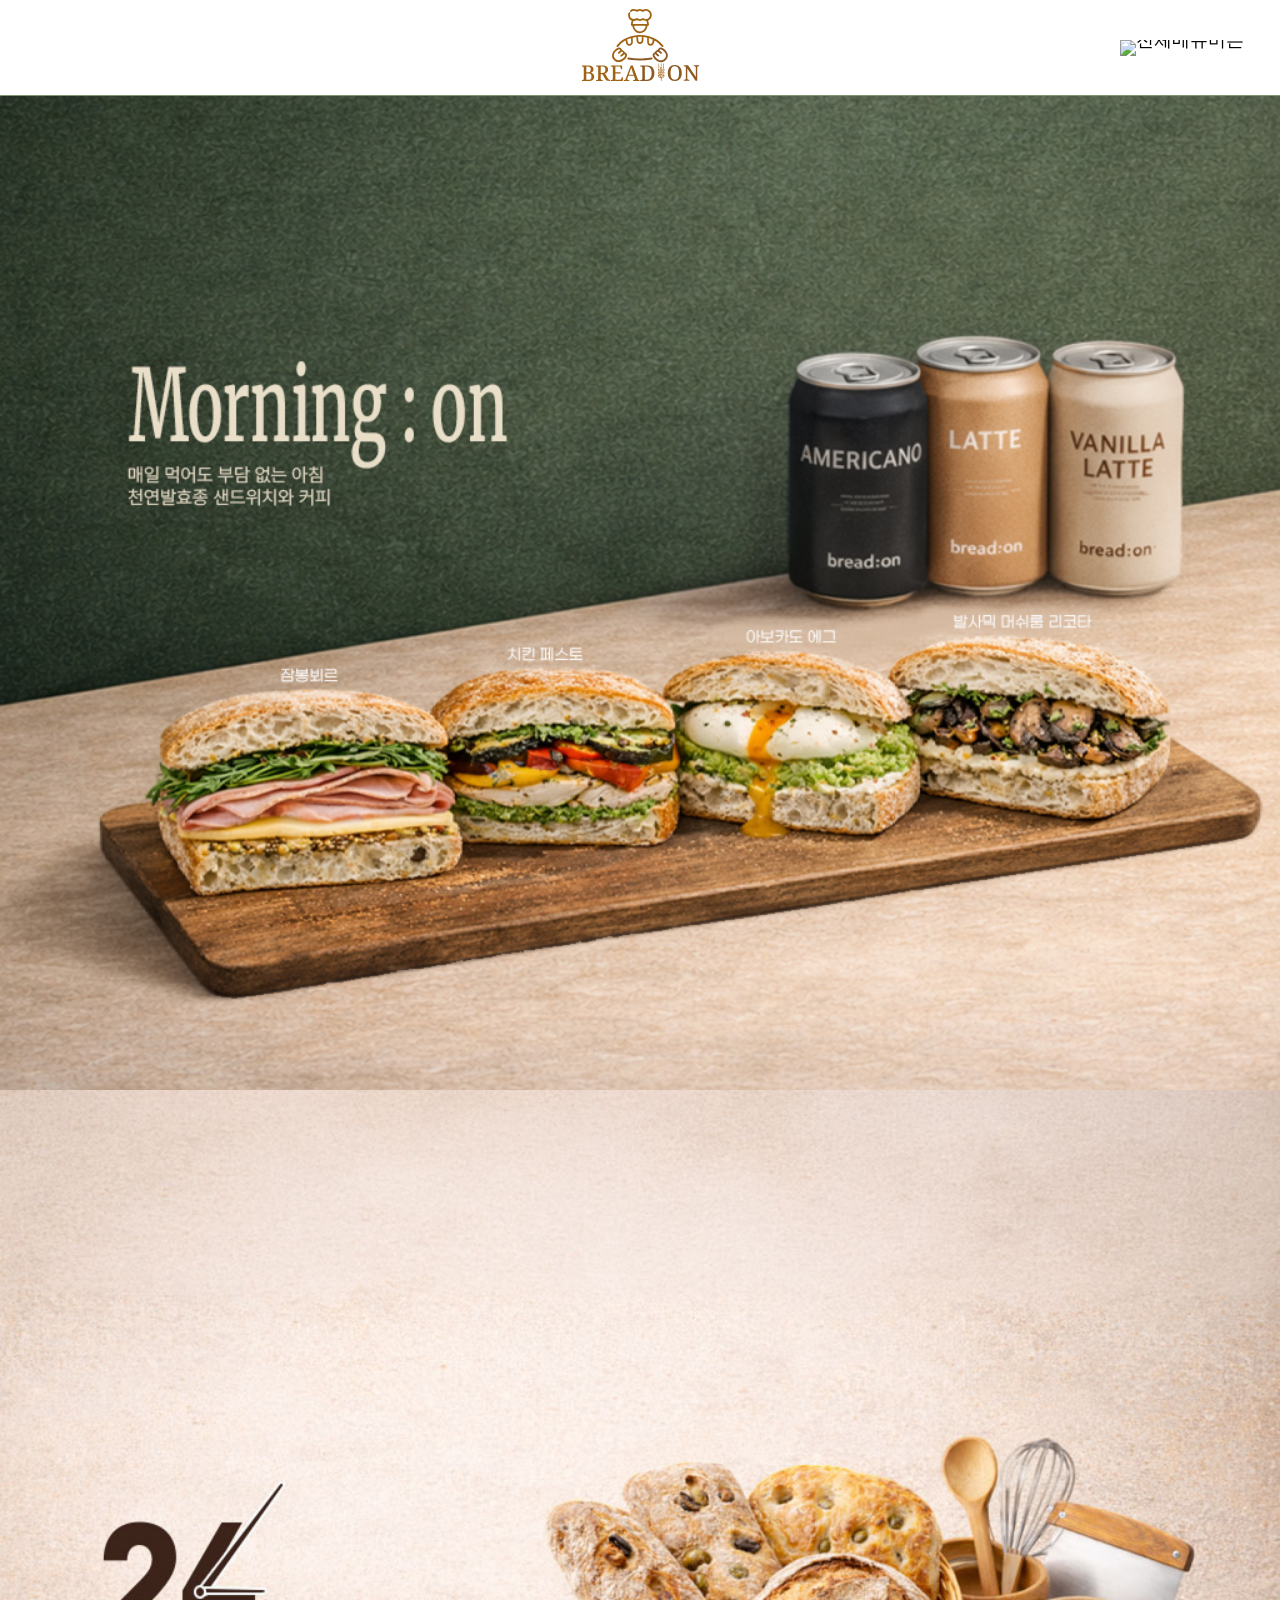
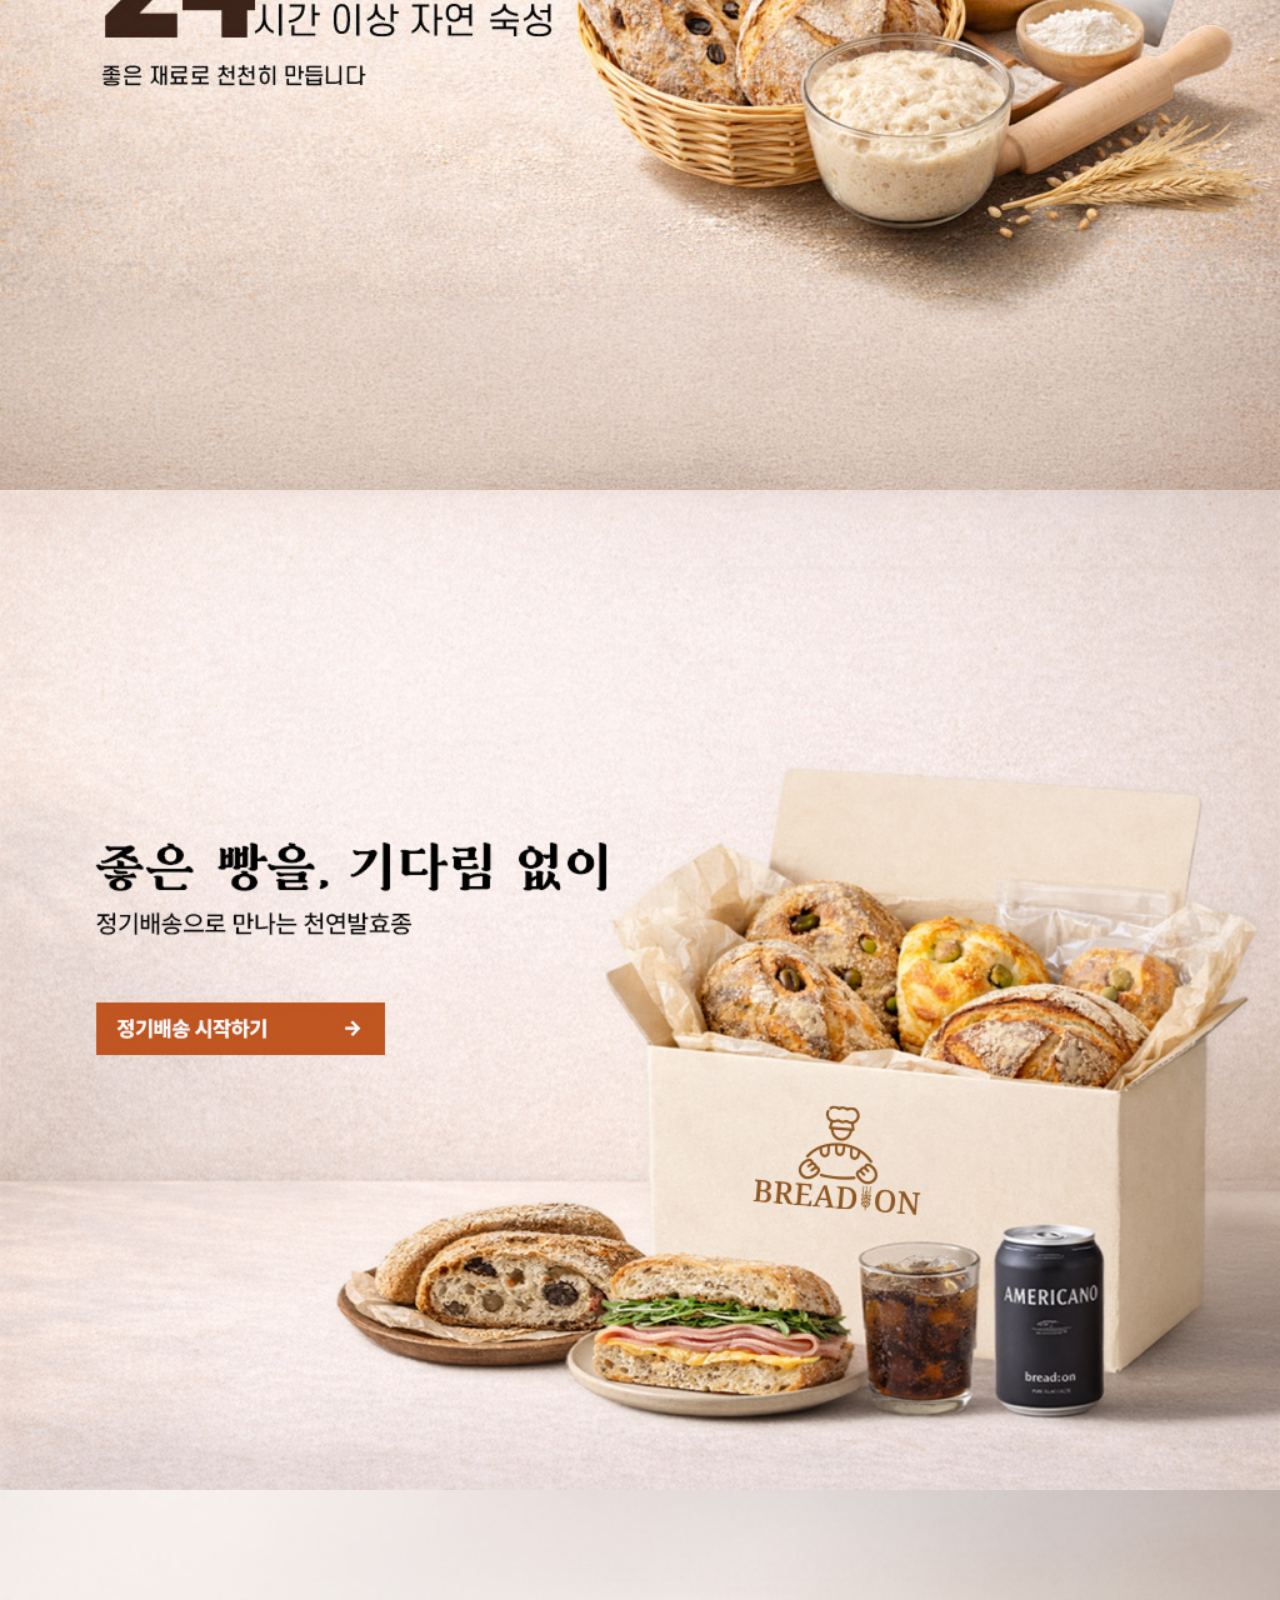
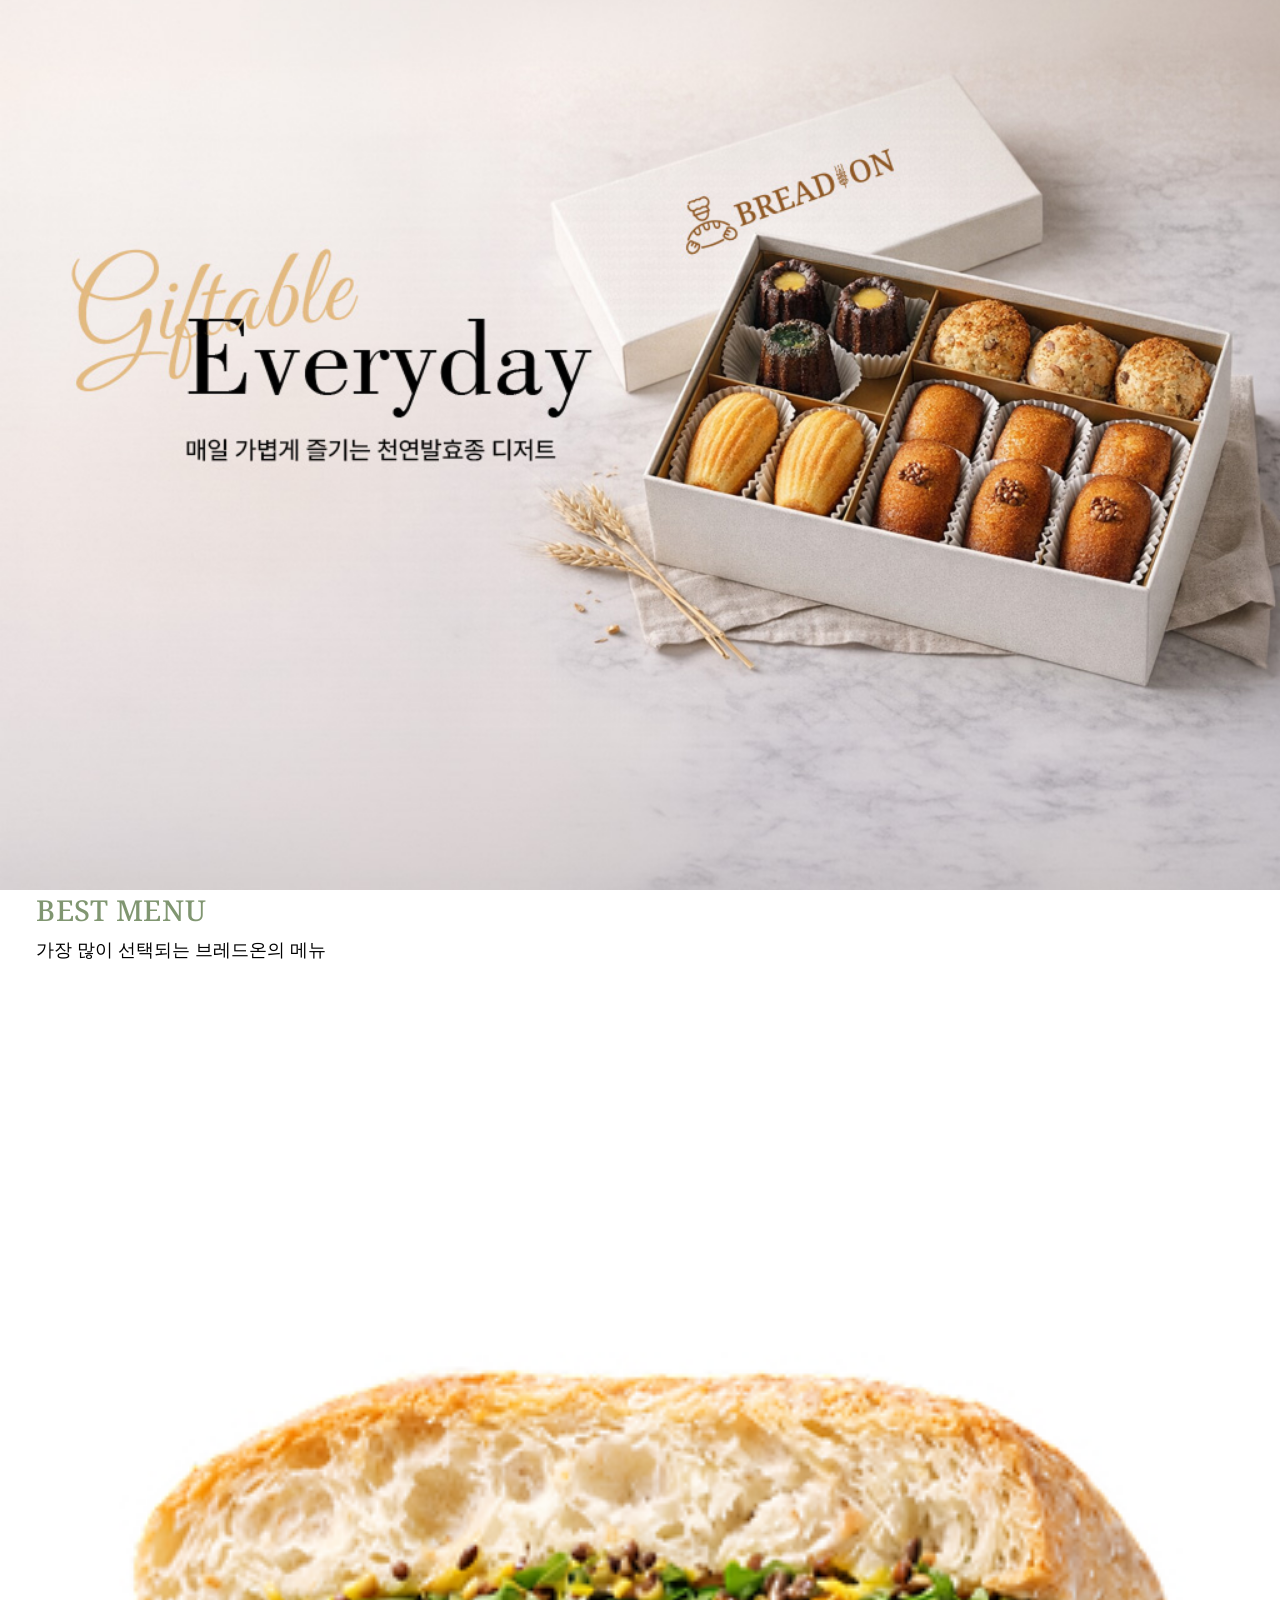
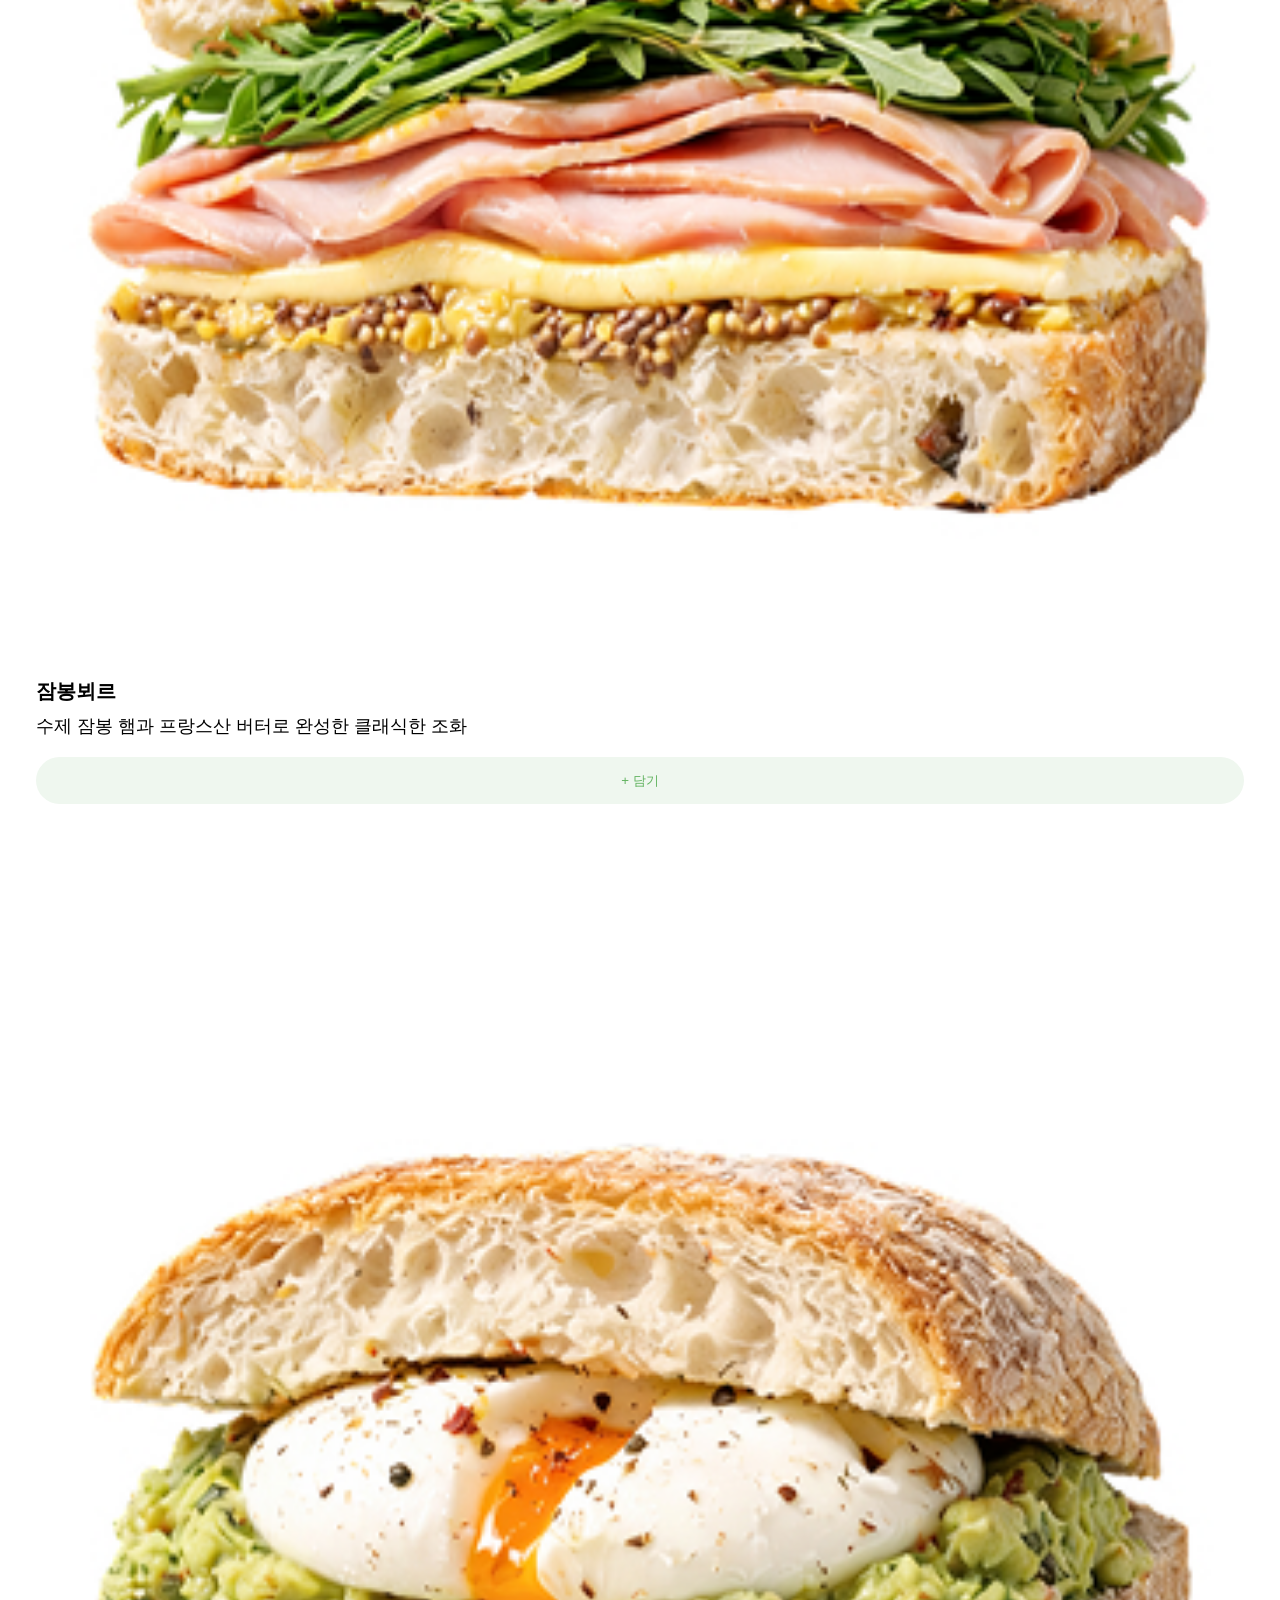
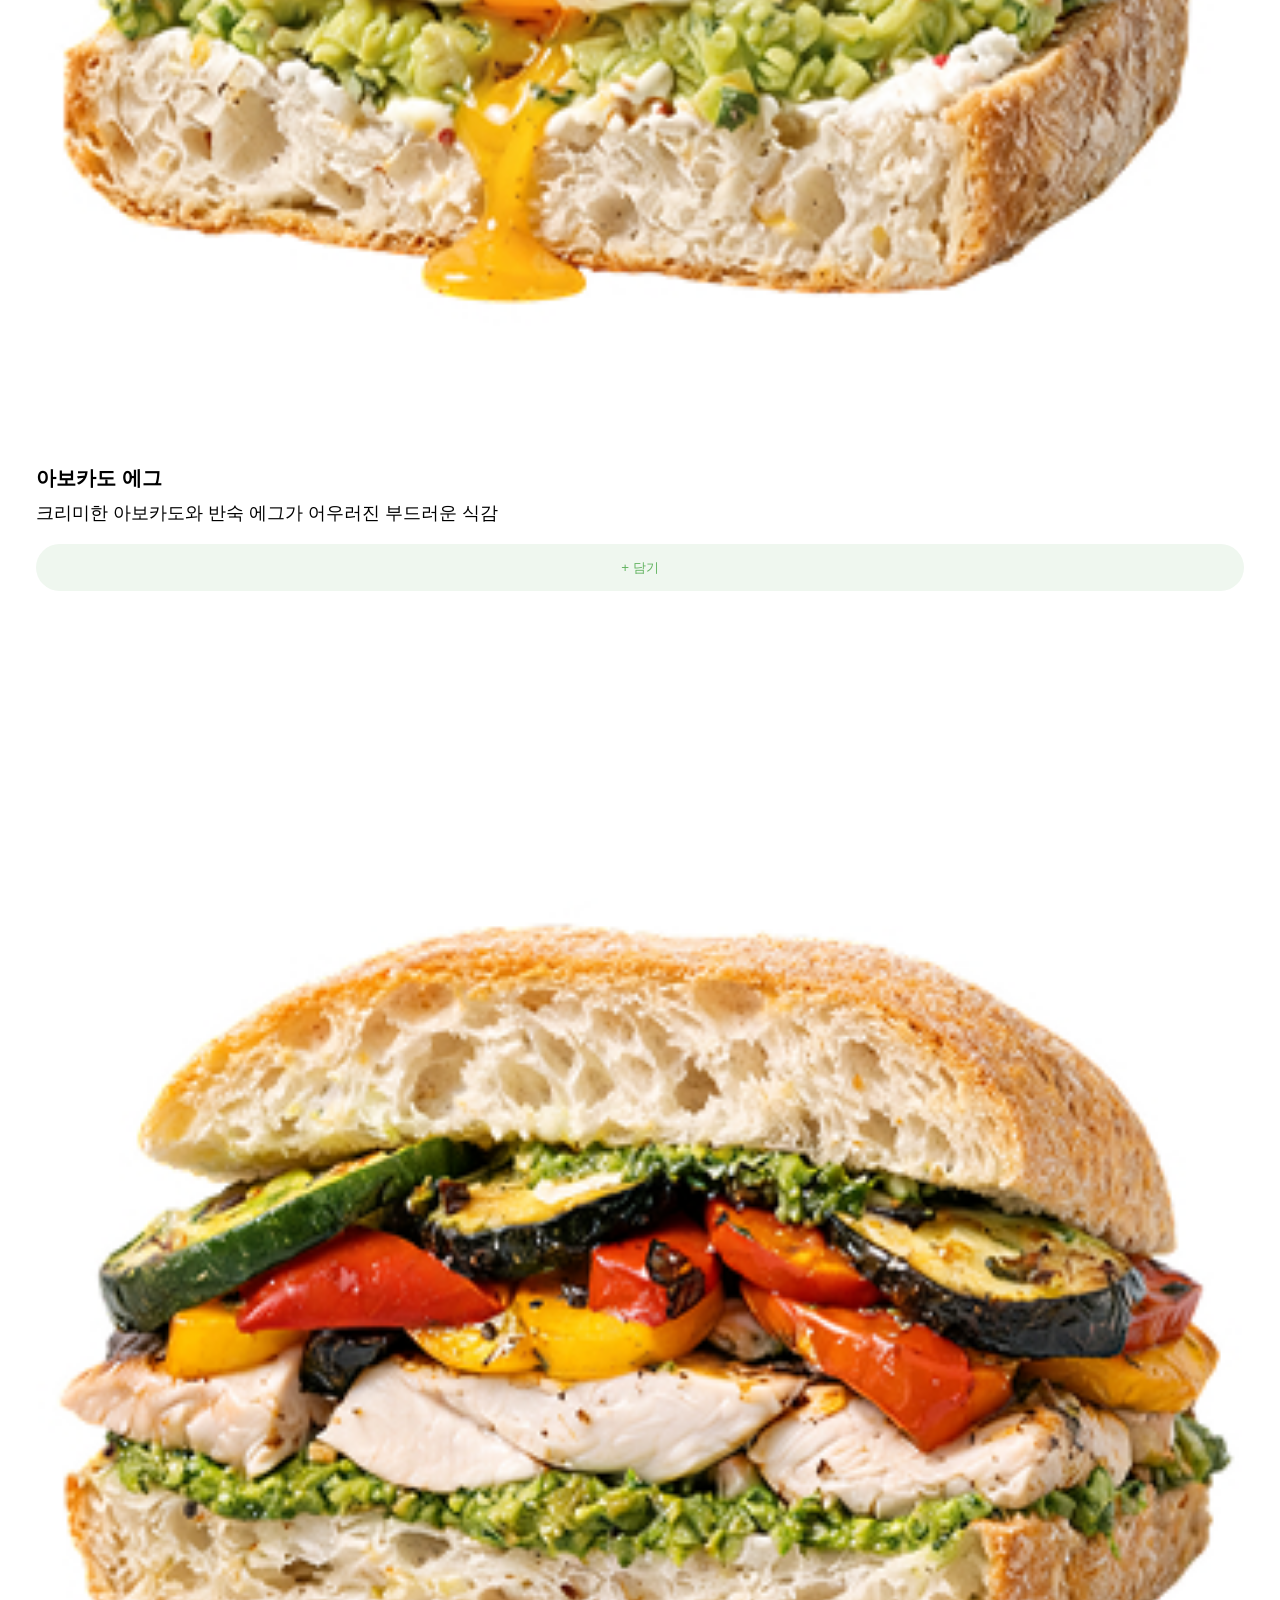
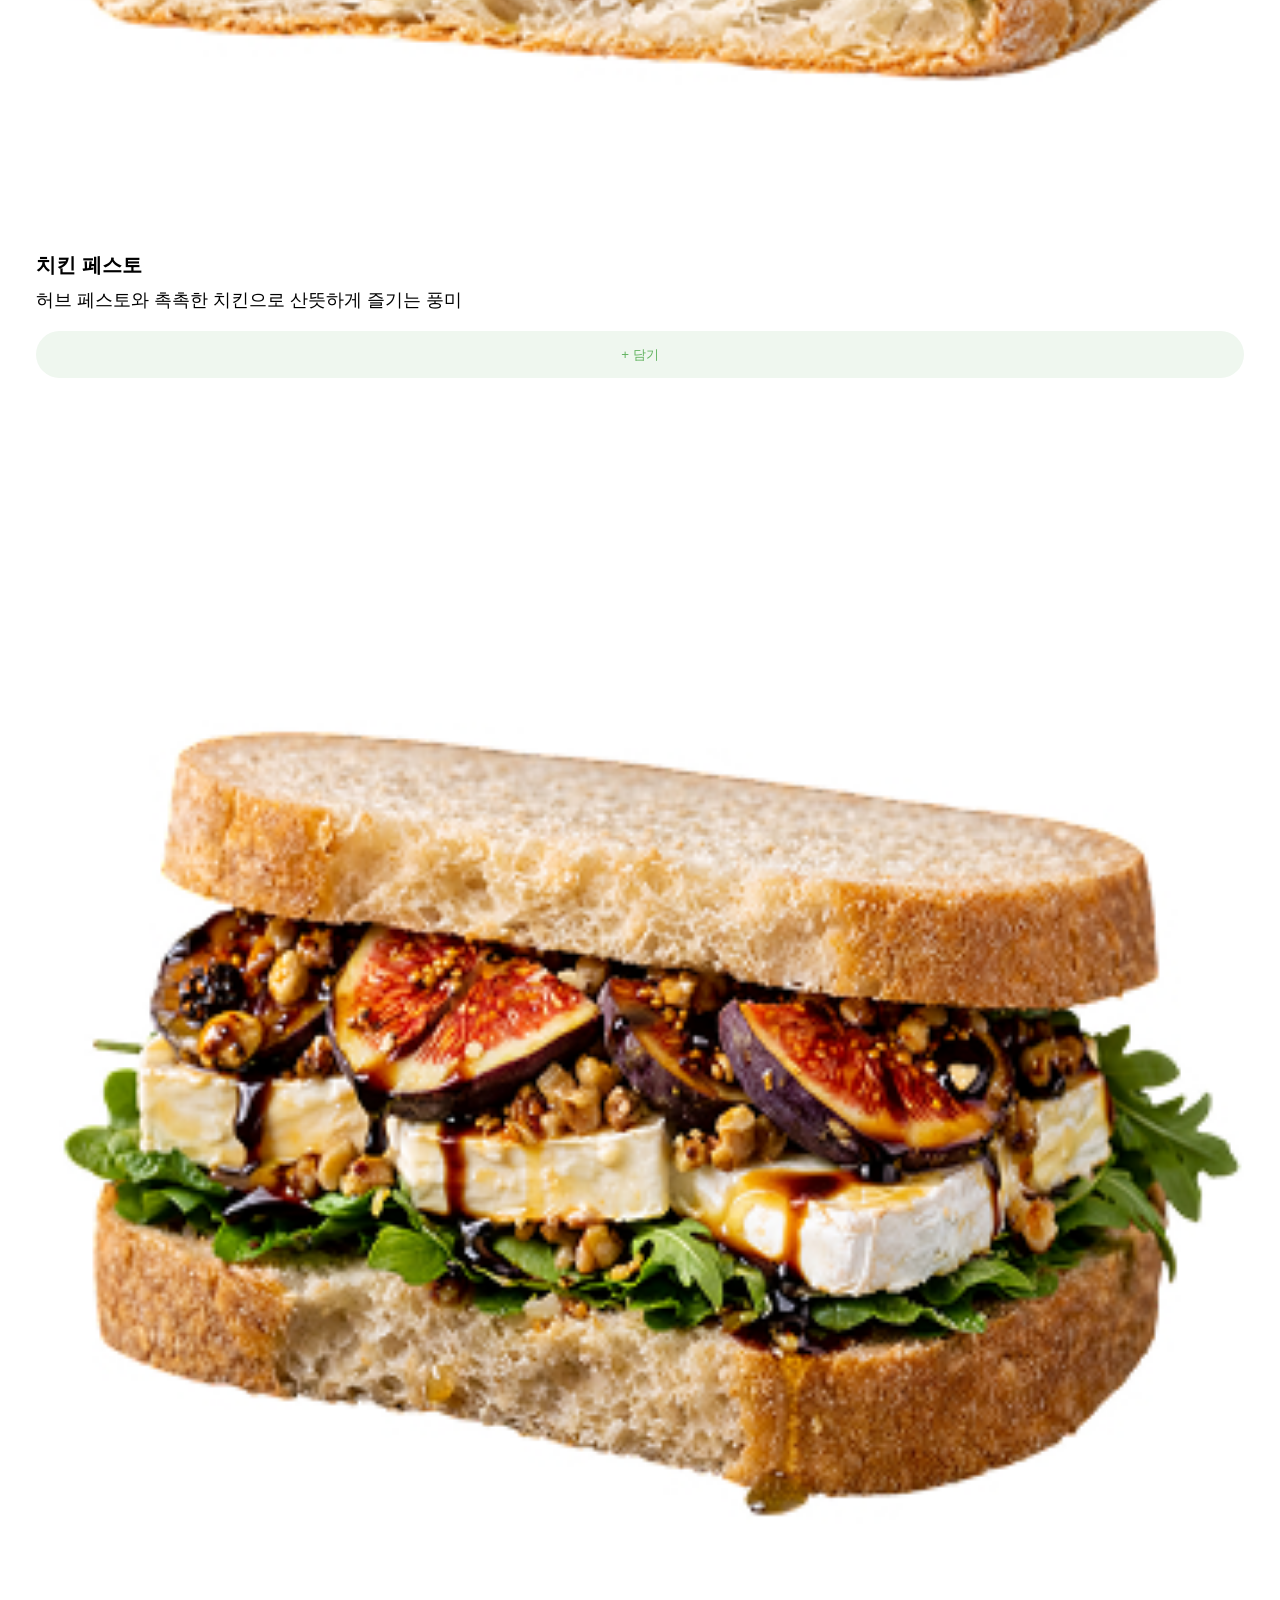
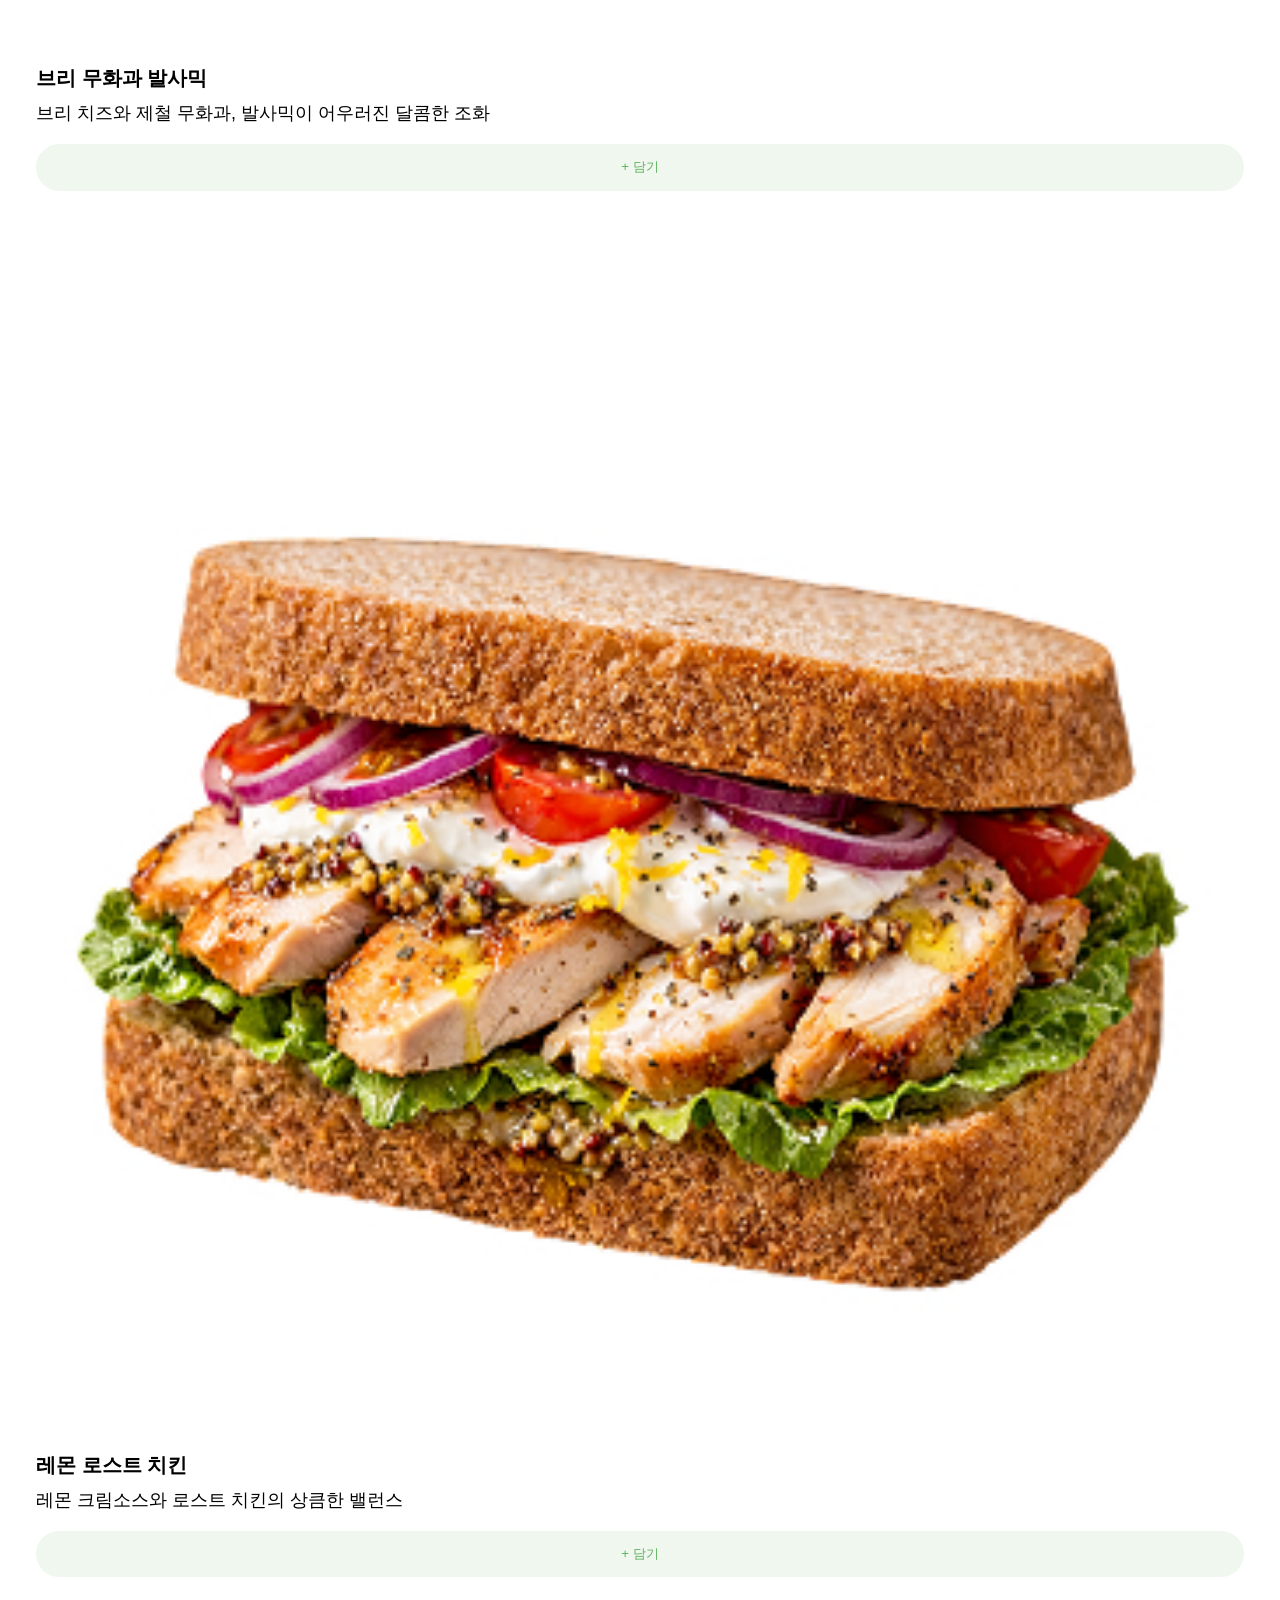
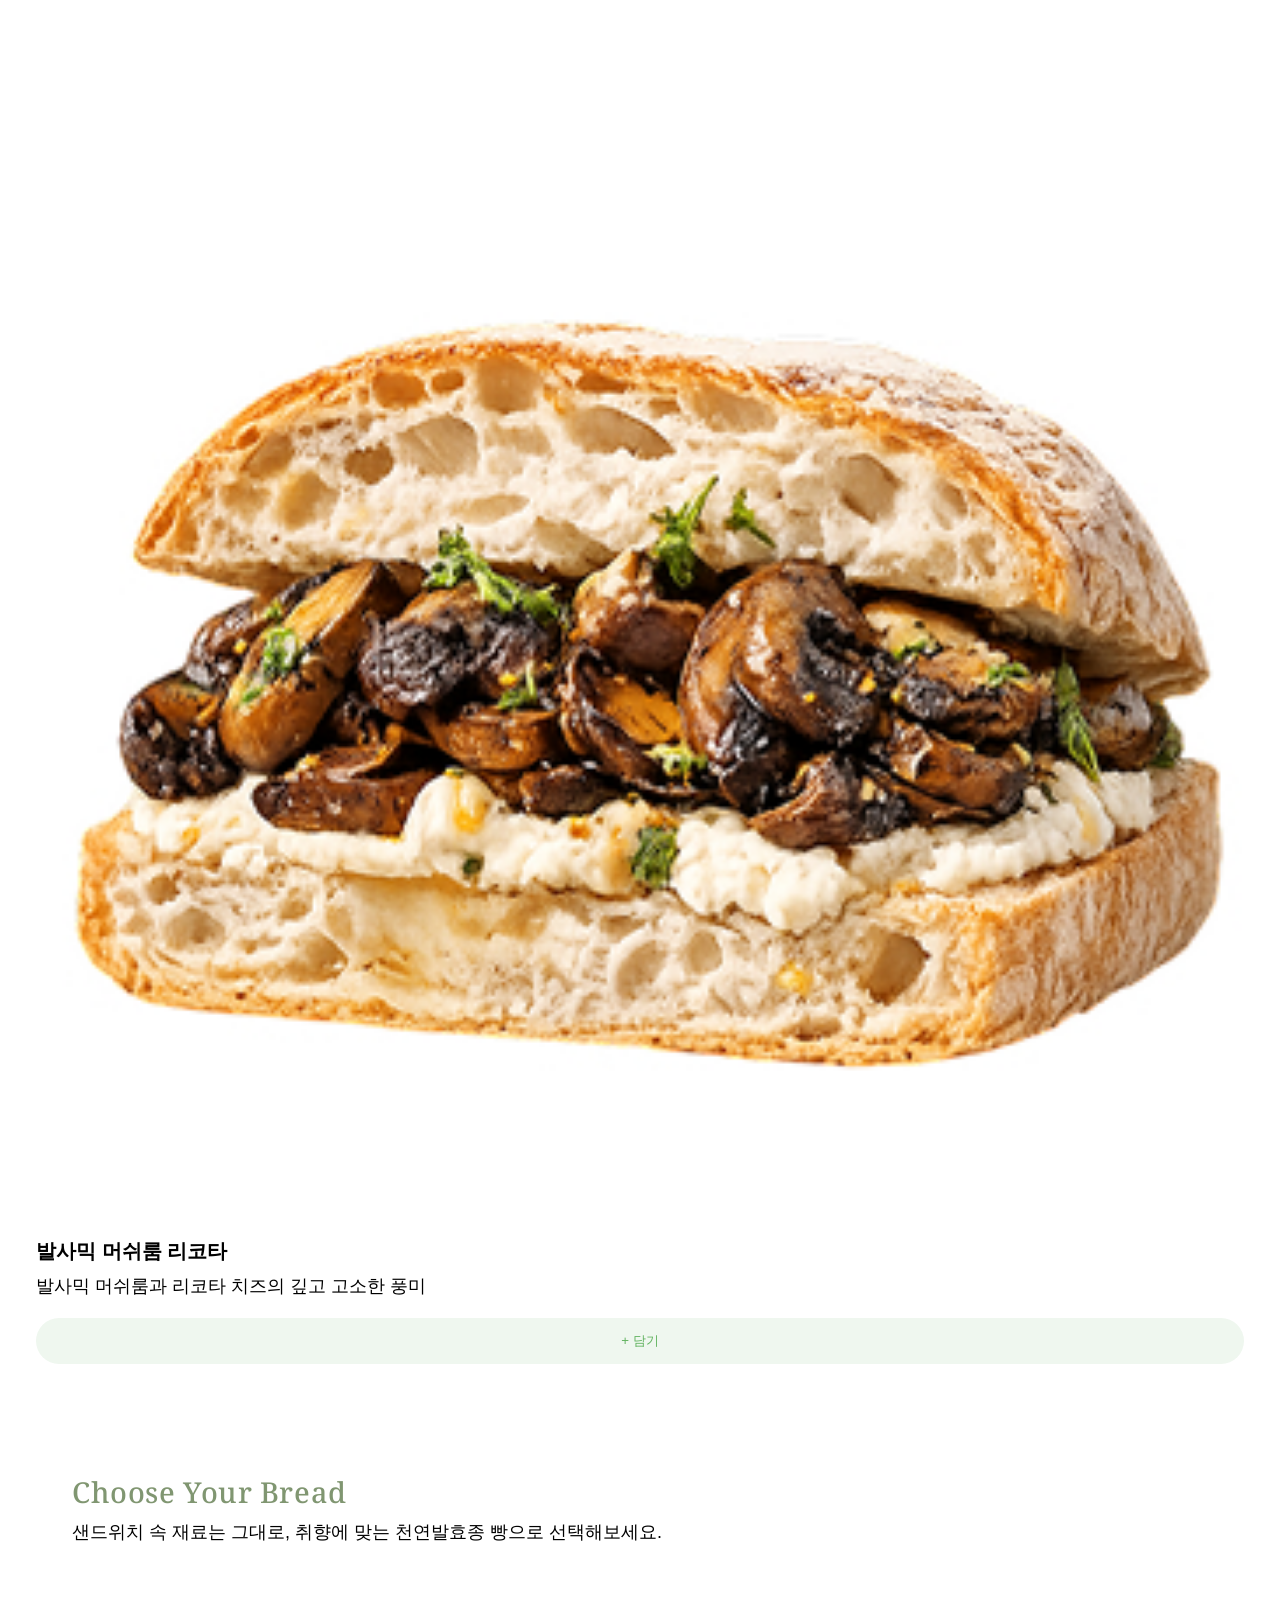
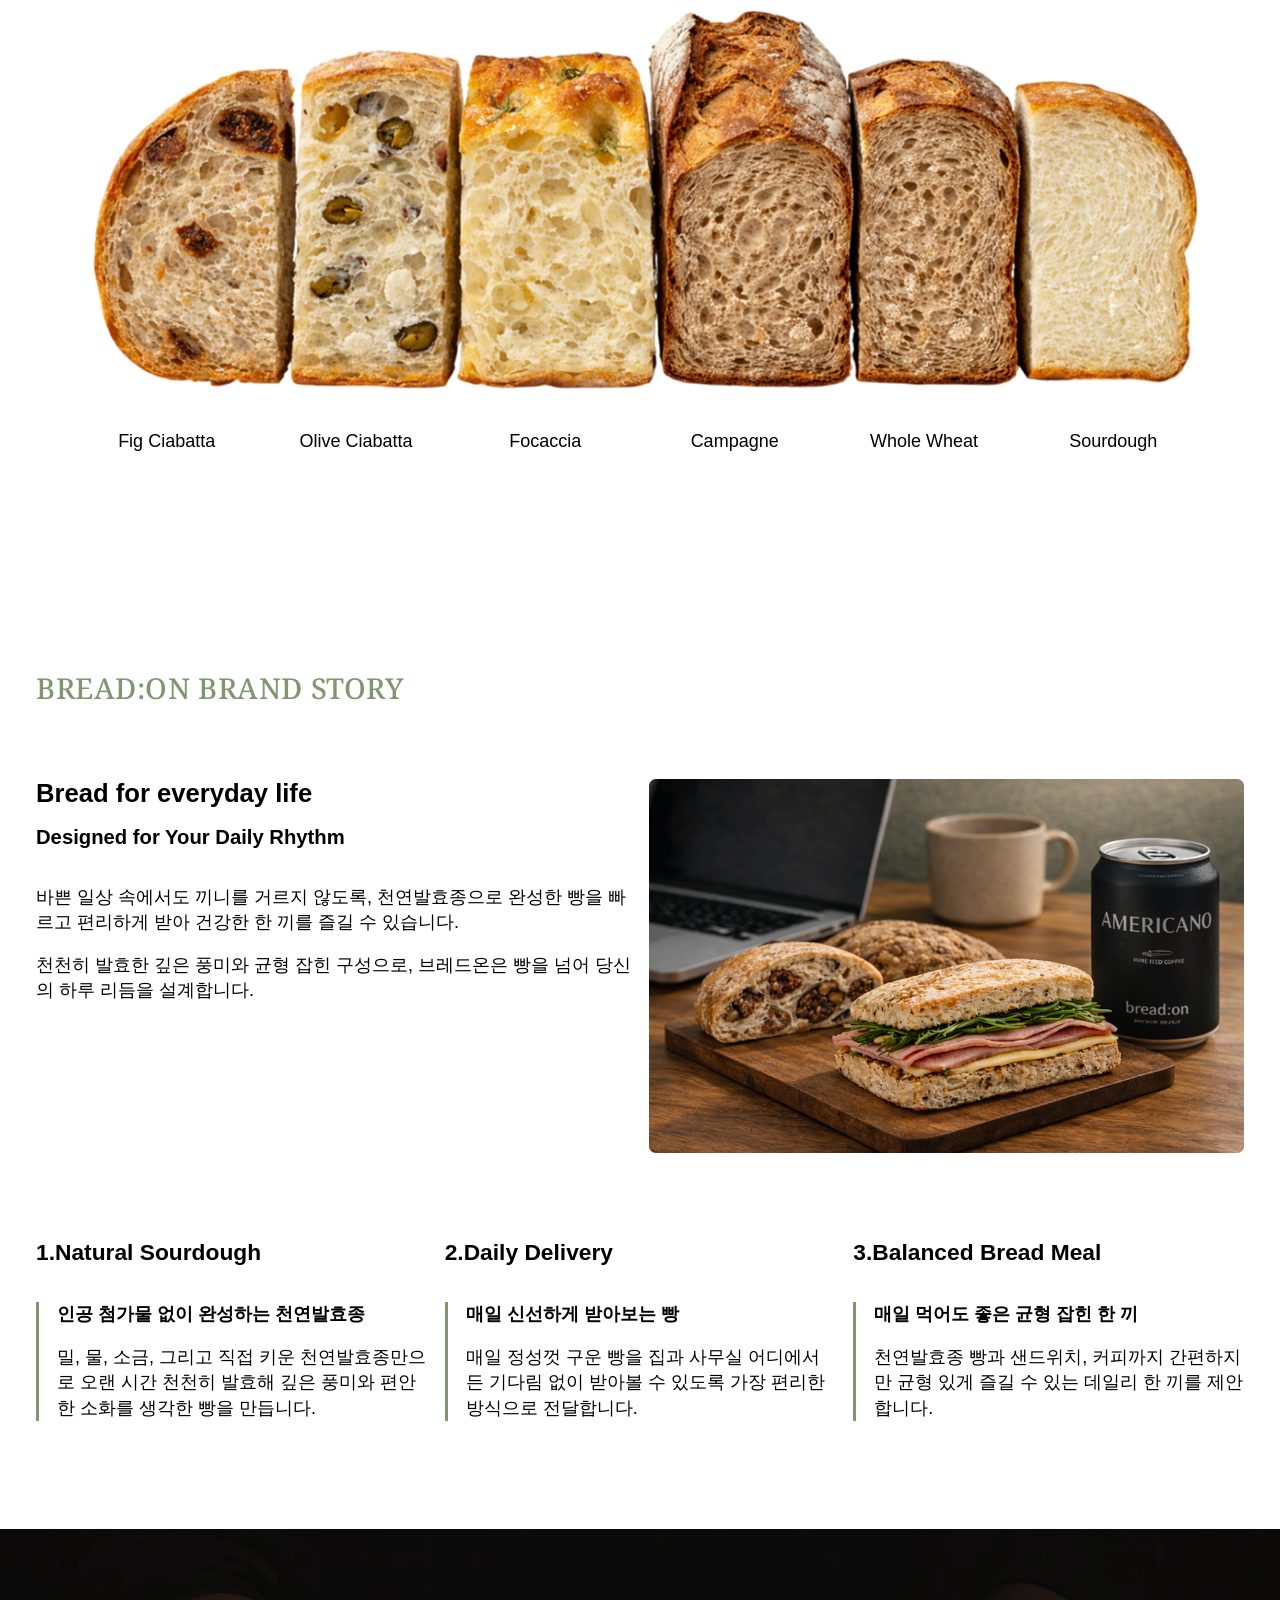
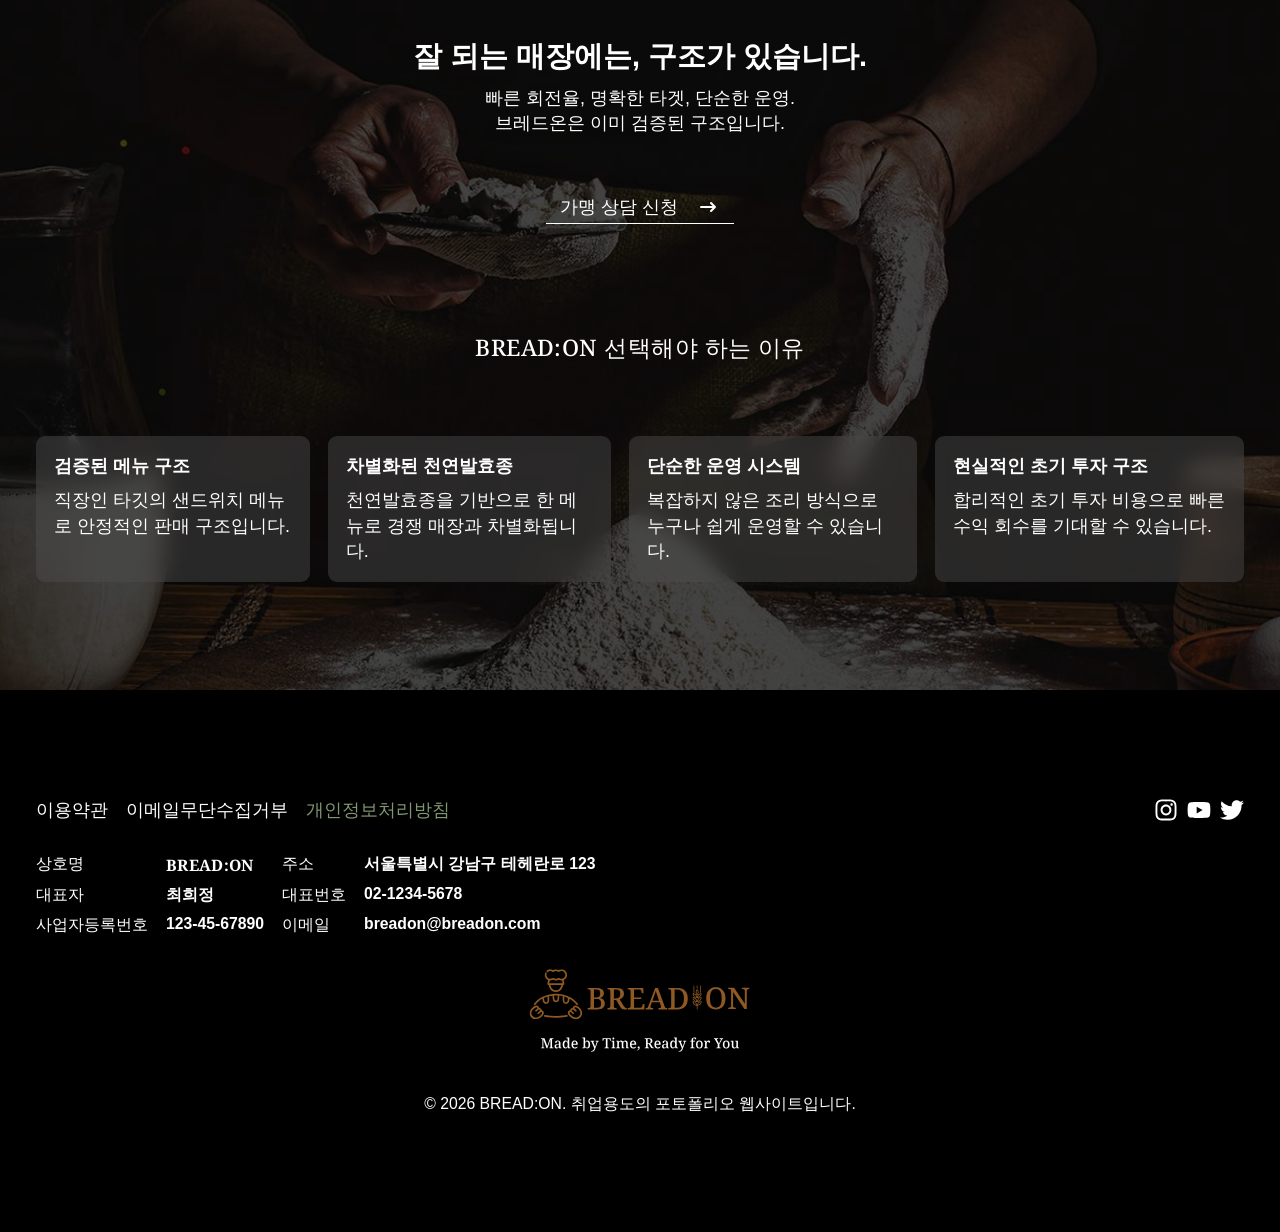
==== commit fab37ef2: "0330" ====
--- a/index.html
+++ b/index.html
@@ -23,187 +23,10 @@
     <script src="https://cdn.jsdelivr.net/npm/swiper@12/swiper-bundle.min.js"></script>
 
     <link rel="stylesheet" href="./style/index.css">
+    <script src="./script/include.js"></script>
 </head>
 <body>
-    <!-- 스마트 기기에서 보이는 메뉴 -->
-    <div class="menu-smart-hidden">
-            <div class="menu-top">
-                <div class="common-frame">
-                    <div class="logo">
-                        <a href="#">
-                            <img src="./img/logo.svg" alt="상단로고">
-                        </a>
-                    </div>
-                    <span class="btn-close"><img src="./img/btn-close.svg" alt="전체메뉴닫기버튼"></span>
-                </div>
-            </div>
-            <div class="menu-content">
-                <div class="common-frame">
-                    <ul class="gnb-smart">
-                        <li class="">
-                            <span class="btn-more mo"><img src="./img/btn-more.svg" alt="메뉴 더보기"></span>
-                            <a href="#">Brand</a>
-                            <ul>
-                                <li><a href="#">브랜드 소개</a></li>
-                                <li><a href="#">브랜드 비전</a></li>
-                            </ul>
-                        </li>
-                        <li>
-                            <span class="btn-more mo"><img src="./img/btn-more.svg" alt="메뉴 더보기"></span>
-                            <a href="#">Menu</a>
-                            <ul>
-                                <li><a href="#">샌드위치</a></li>
-                                <li><a href="#">기본 빵</a></li>
-                                <li><a href="#">구움과자</a></li>
-                                <li><a href="#">캔 커피</a></li>
-                            </ul>
-                        </li>
-                        <li>
-                            <span class="btn-more mo"><img src="./img/btn-more.svg" alt="메뉴 더보기"></span>
-                            <a href="#">Set</a>
-                            <ul>
-                                <li><a href="#">아침 세트</a></li>
-                                <li><a href="#">샌드 세트</a></li>
-                            </ul>
-                        </li>
-                        <li>
-                            <span class="btn-more mo"><img src="./img/btn-more.svg" alt="메뉴 더보기"></span>
-                            <a href="#">Order</a>
-                            <ul>
-                                <li><a href="#">당일 주문</a></li>
-                                <li><a href="#">사전 예약</a></li>
-                                <li><a href="#">정기 구독</a></li>
-                            </ul>
-                        </li>
-                        <li>
-                            <span class="btn-more mo"><img src="./img/btn-more.svg" alt="메뉴 더보기"></span>
-                            <a href="#">Event</a>
-                            <ul>
-                                <li><a href="#">진행 이벤트</a></li>
-                                <li><a href="#">종료 이벤트</a></li>
-                            </ul>
-                        </li>
-                        <li>
-                            <span class="btn-more mo"><img src="./img/btn-more.svg" alt="메뉴 더보기"></span>
-                            <a href="#">Store</a>
-                            <ul>
-                                <li><a href="#">가맹 문의</a></li>
-                                <li><a href="#">매장 안내</a></li>
-                                <li><a href="#">공지사항</a></li>
-                            </ul>
-                        </li>
-                    </ul>
-                </div>
-            </div>
-            <div class="menu-sns common-frame">
-                <ul class="sns">
-                    <li>
-                        <a href="#" target="_blank">
-                            <img src="./img/sns-insta 1.svg" alt="브레드온 인스타 바로가기">
-                        </a>
-                    </li>
-                    <li>
-                        <a href="#" target="_blank">
-                            <img src="./img/sns-youtube2.svg" alt="브레드온 유튜브 채널 바로가기">
-                        </a>
-                    </li>
-                    <li>
-                        <a href="#" target="_blank">
-                            <img src="./img/sns-twitter3.svg" alt="브레드온 트위터 바로가기">
-                        </a>
-                    </li>
-                </ul>
-            </div>
-    </div>
-
-    <!-- pc용 헤더 -->
-    <header>
-            <div class="common-frame">
-                <div class="logo">
-                    <a href="#">
-                        <img src="./img/logo.svg" alt="브레드온 로고">
-                    </a>
-                </div>
-                <ul class="gnb">
-                    <li>
-                        <a href="#">Brand</a>
-                        <ul>
-                            <li><a href="#">브랜드 소개</a></li>
-                            <li><a href="#">브랜드 비전</a></li>
-                        </ul>
-                    </li>
-                    <li>
-                        <a href="#">Menu</a>
-                        <ul>
-                            <li><a href="#">샌드위치</a></li>
-                            <li><a href="#">기본 빵</a></li>
-                            <li><a href="#">구움과자</a></li>
-                            <li><a href="#">캔 커피</a></li>
-                        </ul>
-                    </li>
-                    <li>
-                        <a href="#">Set</a>
-                        <ul>
-                            <li><a href="#">아침 세트</a></li>
-                            <li><a href="#">샌드 세트</a></li>
-                        </ul>
-                    
-                    </li>
-                    <li>
-                        <a href="#">Order</a>
-                        <ul>
-                            <li><a href="#">당일 주문</a></li>
-                            <li><a href="#">사전 예약</a></li>
-                            <li><a href="#">정기 구독</a></li>
-                        </ul>
-                    </li>
-                    <li>
-                        <a href="#">Event</a>
-                        <ul>
-                            <li><a href="#">진행 이벤트</a></li>
-                            <li><a href="#">종료 이벤트</a></li>
-                        </ul>
-                    </li>
-                    <li>
-                        <a href="#">Store</a>
-                        <ul>
-                            <li><a href="#">가맹 문의</a></li>
-                            <li><a href="#">매장 안내</a></li>
-                            <li><a href="#">공지사항</a></li>
-                        </ul>
-                    </li>
-                </ul>
-                <ul class="sns">
-                    <li>
-                        <a href="#" target="_blank">
-                            <img src="./img/sns-insta 1.svg" alt="브레드온 인스타 바로가기">
-                        </a>
-                    </li>
-                    <li>
-                        <a href="#" target="_blank">
-                            <img src="./img/sns-youtube2.svg" alt="브레드온 유튜브 바로가기">
-                        </a>    
-                    </li>
-                    <li>
-                        <a href="#" target="_blank">
-                            <img src="./img/sns-twitter3.svg" alt="브레드온 트위터 바로가기">
-                        </a>
-                    </li>
-                </ul>
-            </div>
-    </header>
-
-    <!-- 스마트 기기용 헤더 -->
-    <div class="header-smart">
-        <div class="common-frame">
-            <div class="logo">
-                <a href="#">
-                    <img src="./img/logo.svg" alt="상단로고">
-                </a>
-            </div>
-            <span class="btn-menu"><img src="./img/btn-menu.svg" alt="전체메뉴버튼"></span>
-        </div>
-    </div>
+    <div id="include-header"></div>
 
     <!-- 전체 컨텐츠 -->
     <main>
@@ -361,7 +184,7 @@
         })
     </script>
     </div>
-</div>
+        </div>
 
         
 
@@ -443,113 +266,7 @@
 
     </main>
 
-    <!-- 푸터 -->
-    <footer>
-        <div class="common-frame">
-            <div class="ft1">
-                <ul class="ft-menu">
-                    <li><a href="#">이용약관</a></li>
-                    <li><a href="#">이메일무단수집거부</a></li>
-                    <li class="ptc"><a href="#">개인정보처리방침</a></li>
-                </ul>
-                <ul class="sns">
-                    <li>
-                        <a href="#">
-                            <svg width="24" height="24" viewBox="0 0 24 24" fill="none" xmlns="http://www.w3.org/2000/svg">
-                            <path d="M12.0048 6.6094C9.02354 6.6094 6.61885 9.01409 6.61885 11.9953C6.61885 14.9766 9.02354 17.3813 12.0048 17.3813C14.986 17.3813 17.3907 14.9766 17.3907 11.9953C17.3907 9.01409 14.986 6.6094 12.0048 6.6094ZM12.0048 15.4969C10.0782 15.4969 8.50322 13.9266 8.50322 11.9953C8.50322 10.0641 10.0735 8.49377 12.0048 8.49377C13.936 8.49377 15.5063 10.0641 15.5063 11.9953C15.5063 13.9266 13.9313 15.4969 12.0048 15.4969ZM18.8673 6.38909C18.8673 7.08752 18.3048 7.64534 17.611 7.64534C16.9126 7.64534 16.3548 7.08284 16.3548 6.38909C16.3548 5.69534 16.9173 5.13284 17.611 5.13284C18.3048 5.13284 18.8673 5.69534 18.8673 6.38909ZM22.4345 7.66409C22.3548 5.98127 21.9704 4.49065 20.7376 3.26252C19.5095 2.0344 18.0188 1.65002 16.336 1.56565C14.6017 1.46721 9.40322 1.46721 7.66885 1.56565C5.99072 1.64534 4.5001 2.02971 3.26729 3.25784C2.03447 4.48596 1.65479 5.97659 1.57041 7.6594C1.47197 9.39377 1.47197 14.5922 1.57041 16.3266C1.6501 18.0094 2.03447 19.5 3.26729 20.7281C4.5001 21.9563 5.98604 22.3406 7.66885 22.425C9.40322 22.5235 14.6017 22.5235 16.336 22.425C18.0188 22.3453 19.5095 21.961 20.7376 20.7281C21.9657 19.5 22.3501 18.0094 22.4345 16.3266C22.5329 14.5922 22.5329 9.39846 22.4345 7.66409ZM20.1938 18.1875C19.8282 19.1063 19.1204 19.8141 18.197 20.1844C16.8142 20.7328 13.5329 20.6063 12.0048 20.6063C10.4767 20.6063 7.19072 20.7281 5.8126 20.1844C4.89385 19.8188 4.18604 19.111 3.81572 18.1875C3.26729 16.8047 3.39385 13.5235 3.39385 11.9953C3.39385 10.4672 3.27197 7.18127 3.81572 5.80315C4.18135 4.8844 4.88916 4.17659 5.8126 3.80627C7.19541 3.25784 10.4767 3.3844 12.0048 3.3844C13.5329 3.3844 16.8188 3.26252 18.197 3.80627C19.1157 4.1719 19.8235 4.87971 20.1938 5.80315C20.7423 7.18596 20.6157 10.4672 20.6157 11.9953C20.6157 13.5235 20.7423 16.8094 20.1938 18.1875Z" fill="black"/>
-                            </svg>
-                    </a>
-                </li>
-                    <li>
-                        <a href="#">
-                            <svg width="24" height="24" viewBox="0 0 24 24" fill="none" xmlns="http://www.w3.org/2000/svg">
-                            <path d="M22.9024 6.50346C22.6407 5.51804 21.8696 4.74196 20.8906 4.47858C19.116 4 12.0001 4 12.0001 4C12.0001 4 4.88427 4 3.10965 4.47858C2.13061 4.742 1.35952 5.51804 1.09781 6.50346C0.622314 8.28958 0.622314 12.0162 0.622314 12.0162C0.622314 12.0162 0.622314 15.7427 1.09781 17.5289C1.35952 18.5143 2.13061 19.258 3.10965 19.5214C4.88427 20 12.0001 20 12.0001 20C12.0001 20 19.1159 20 20.8906 19.5214C21.8696 19.258 22.6407 18.5143 22.9024 17.5289C23.3779 15.7427 23.3779 12.0162 23.3779 12.0162C23.3779 12.0162 23.3779 8.28958 22.9024 6.50346ZM9.67282 15.3996V8.63271L15.6203 12.0162L9.67282 15.3996Z" fill="black"/>
-                            </svg>
-                        </a>
-                    </li>
-                    <li>
-                        <a href="#">
-                            <svg width="24" height="24" viewBox="0 0 24 24" fill="none" xmlns="http://www.w3.org/2000/svg">
-                            <path d="M21.533 7.11169C21.5482 7.32488 21.5482 7.53811 21.5482 7.7513C21.5482 14.2538 16.599 21.7462 7.5533 21.7462C4.76648 21.7462 2.17767 20.9391 0 19.5381C0.395953 19.5838 0.776625 19.599 1.18781 19.599C3.48727 19.599 5.60405 18.8224 7.29441 17.4975C5.13197 17.4518 3.31978 16.0356 2.69541 14.0863C3 14.132 3.30455 14.1624 3.62437 14.1624C4.06598 14.1624 4.50764 14.1015 4.91878 13.995C2.66498 13.5381 0.974578 11.5584 0.974578 9.16753V9.10664C1.62937 9.47213 2.39086 9.70055 3.19791 9.73097C1.87303 8.8477 1.00505 7.34011 1.00505 5.63452C1.00505 4.72083 1.24866 3.88327 1.67508 3.1523C4.09641 6.13706 7.73602 8.08627 11.8172 8.2995C11.7411 7.93402 11.6954 7.55335 11.6954 7.17263C11.6954 4.46194 13.8883 2.25385 16.6141 2.25385C18.0304 2.25385 19.3095 2.84775 20.208 3.80714C21.3197 3.59395 22.3857 3.18277 23.3299 2.61933C22.9643 3.76149 22.1877 4.72088 21.1674 5.32997C22.1573 5.22342 23.1167 4.94925 23.9999 4.56858C23.33 5.54316 22.4924 6.41114 21.533 7.11169Z" fill="black"/>
-                            </svg>
-                        </a>
-                    </li>
-                </ul>
-            </div>
-            <div class="ft2">
-                <ul class="f-gnb b2">
-                    <li>
-                        <a href="#">Brand</a>
-                        <ul>
-                            <li><a href="#">브랜드 소개</a></li>
-                            <li><a href="#">브랜드 비전</a></li>
-                        </ul>
-                    </li>
-                    <li>
-                        <a href="#">Menu</a>
-                        <ul>
-                            <li><a href="#">샌드위치</a></li>
-                            <li><a href="#">기본 빵</a></li>
-                            <li><a href="#">구움과자</a></li>
-                            <li><a href="#">캔 커피</a></li>
-                        </ul>
-                    </li>
-                    <li>
-                        <a href="#">Set</a>
-                        <ul>
-                            <li><a href="#">아침 세트</a></li>
-                            <li><a href="#">샌드 세트</a></li>
-                        </ul>
-                    
-                    </li>
-                    <li>
-                        <a href="#">Order</a>
-                        <ul>
-                            <li><a href="#">당일 주문</a></li>
-                            <li><a href="#">사전 예약</a></li>
-                            <li><a href="#">정기 구독</a></li>
-                        </ul>
-                    </li>
-                    <li>
-                        <a href="#">Event</a>
-                        <ul>
-                            <li><a href="#">진행 이벤트</a></li>
-                            <li><a href="#">종료 이벤트</a></li>
-                        </ul>
-                    </li>
-                    <li>
-                        <a href="#">Store</a>
-                        <ul>
-                            <li><a href="#">가맹 문의</a></li>
-                            <li><a href="#">매장 안내</a></li>
-                            <li><a href="#">공지사항</a></li>
-                        </ul>
-                    </li>
-                </ul>
-            </div>
-            <div class="ft3">
-                <div class="cinfo">
-                    <dl class="cinfo-list b2">
-                        <dt>상호명</dt>
-                        <dd class="font-point">BREAD:ON</dd>
-                        <dt>주소</dt>
-                        <dd>서울특별시 강남구 테헤란로 123</dd>
-                        <dt>대표자</dt>
-                        <dd>최희정</dd>
-                        <dt>대표번호</dt>
-                        <dd>02-1234-5678</dd>
-                        <dt>사업자등록번호</dt>
-                        <dd>123-45-67890</dd>
-                        <dt>이메일</dt>
-                        <dd>breadon@breadon.com</dd>
-                    </dl>
-                </div>
-                <div class="flogo">
-                    <a href="#"><img src="./img/footlogo.svg" alt="하단로고"></a>
-                </div>
-            </div>
-            <div class="ft4 b2">© 2026 BREAD:ON. 취업용도의 포토폴리오 웹사이트입니다.</div>
-        </div>
-    </footer>
+    <div id="include-footer"></div>
+    
 </body>
 </html>
--- a/style/common.css
+++ b/style/common.css
@@ -1,6 +1,7 @@
 html{
     font-family: 'Pretendard',sans-serif;
     font-size:var(--basic-font-pc);
+    scroll-behavior: smooth;
 }
 main{
     min-height: 60vh;
--- a/style/footer.css
+++ b/style/footer.css
@@ -1,7 +1,7 @@
 footer{
     background-color: #000;
     color: #fff;
-    padding: var(--space-3x-large);
+    padding: var(--space-3x-large) 0;
 }
 
 .ft1{
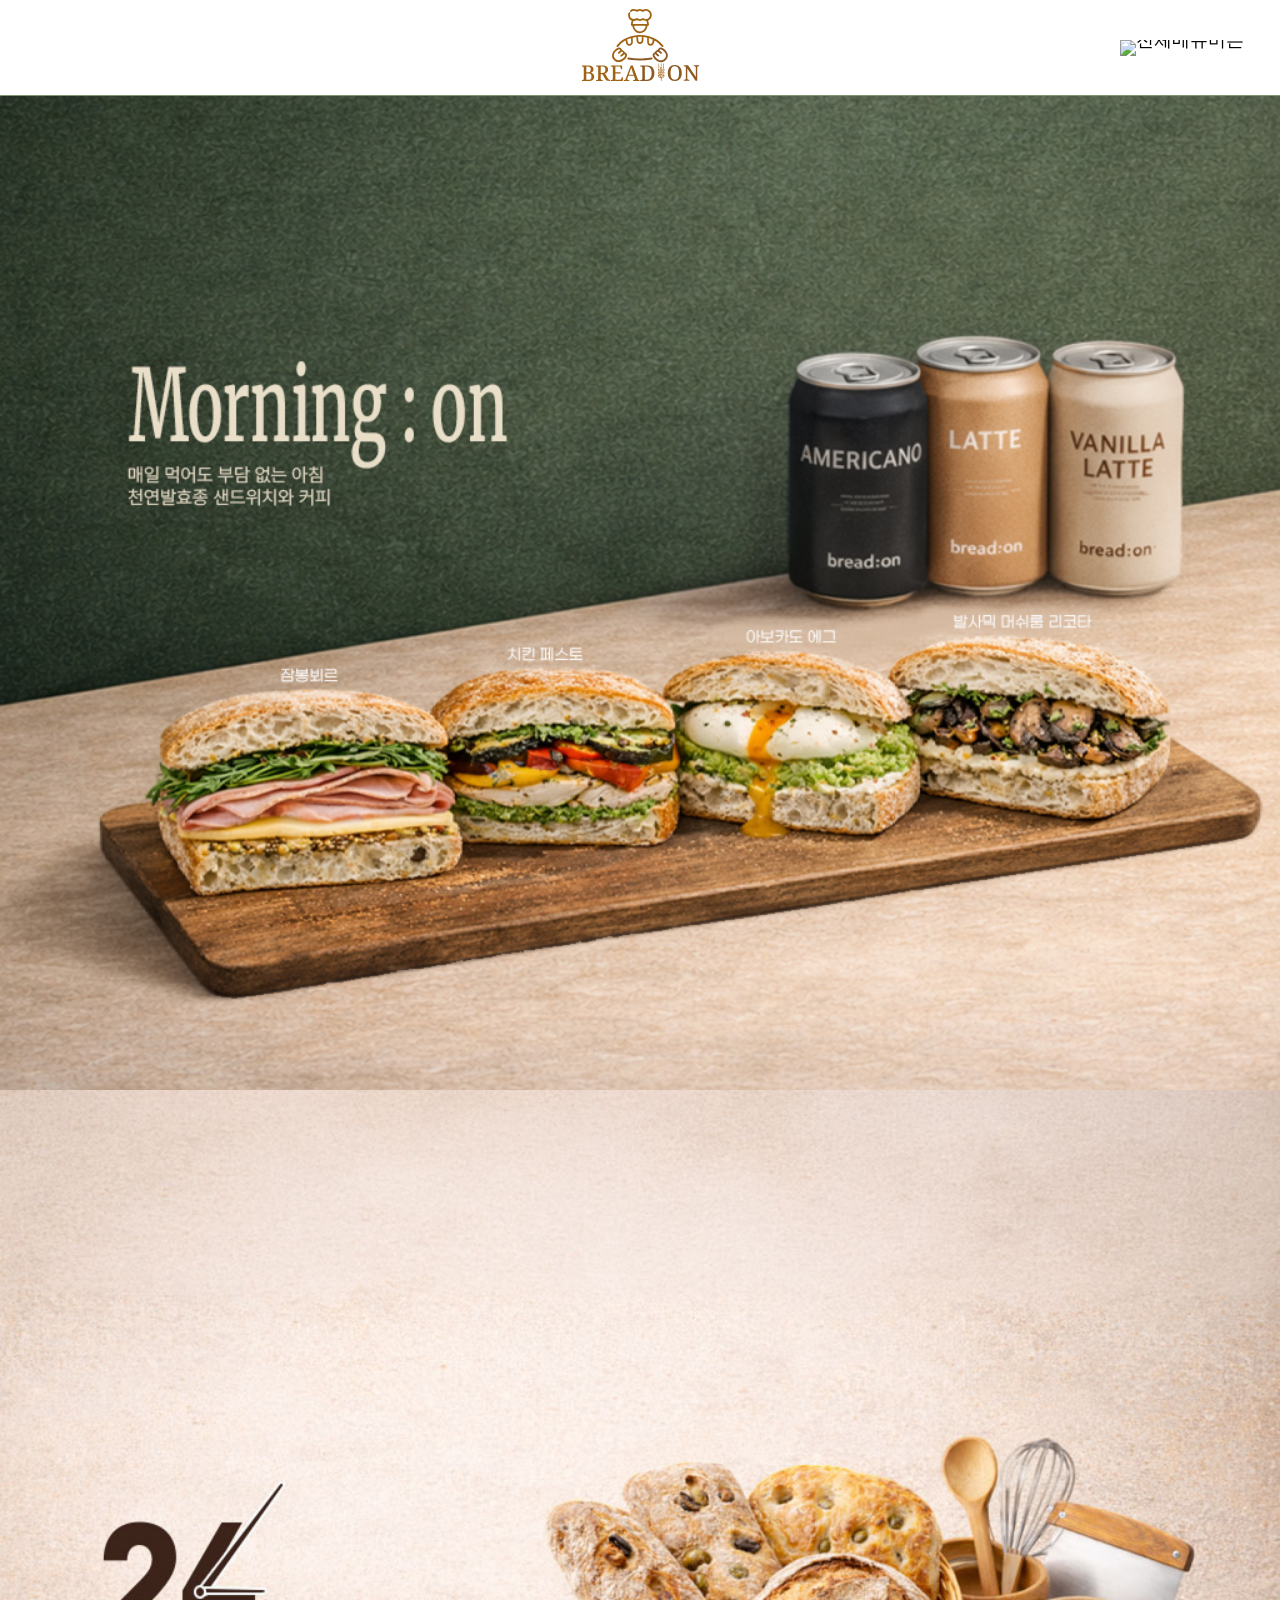
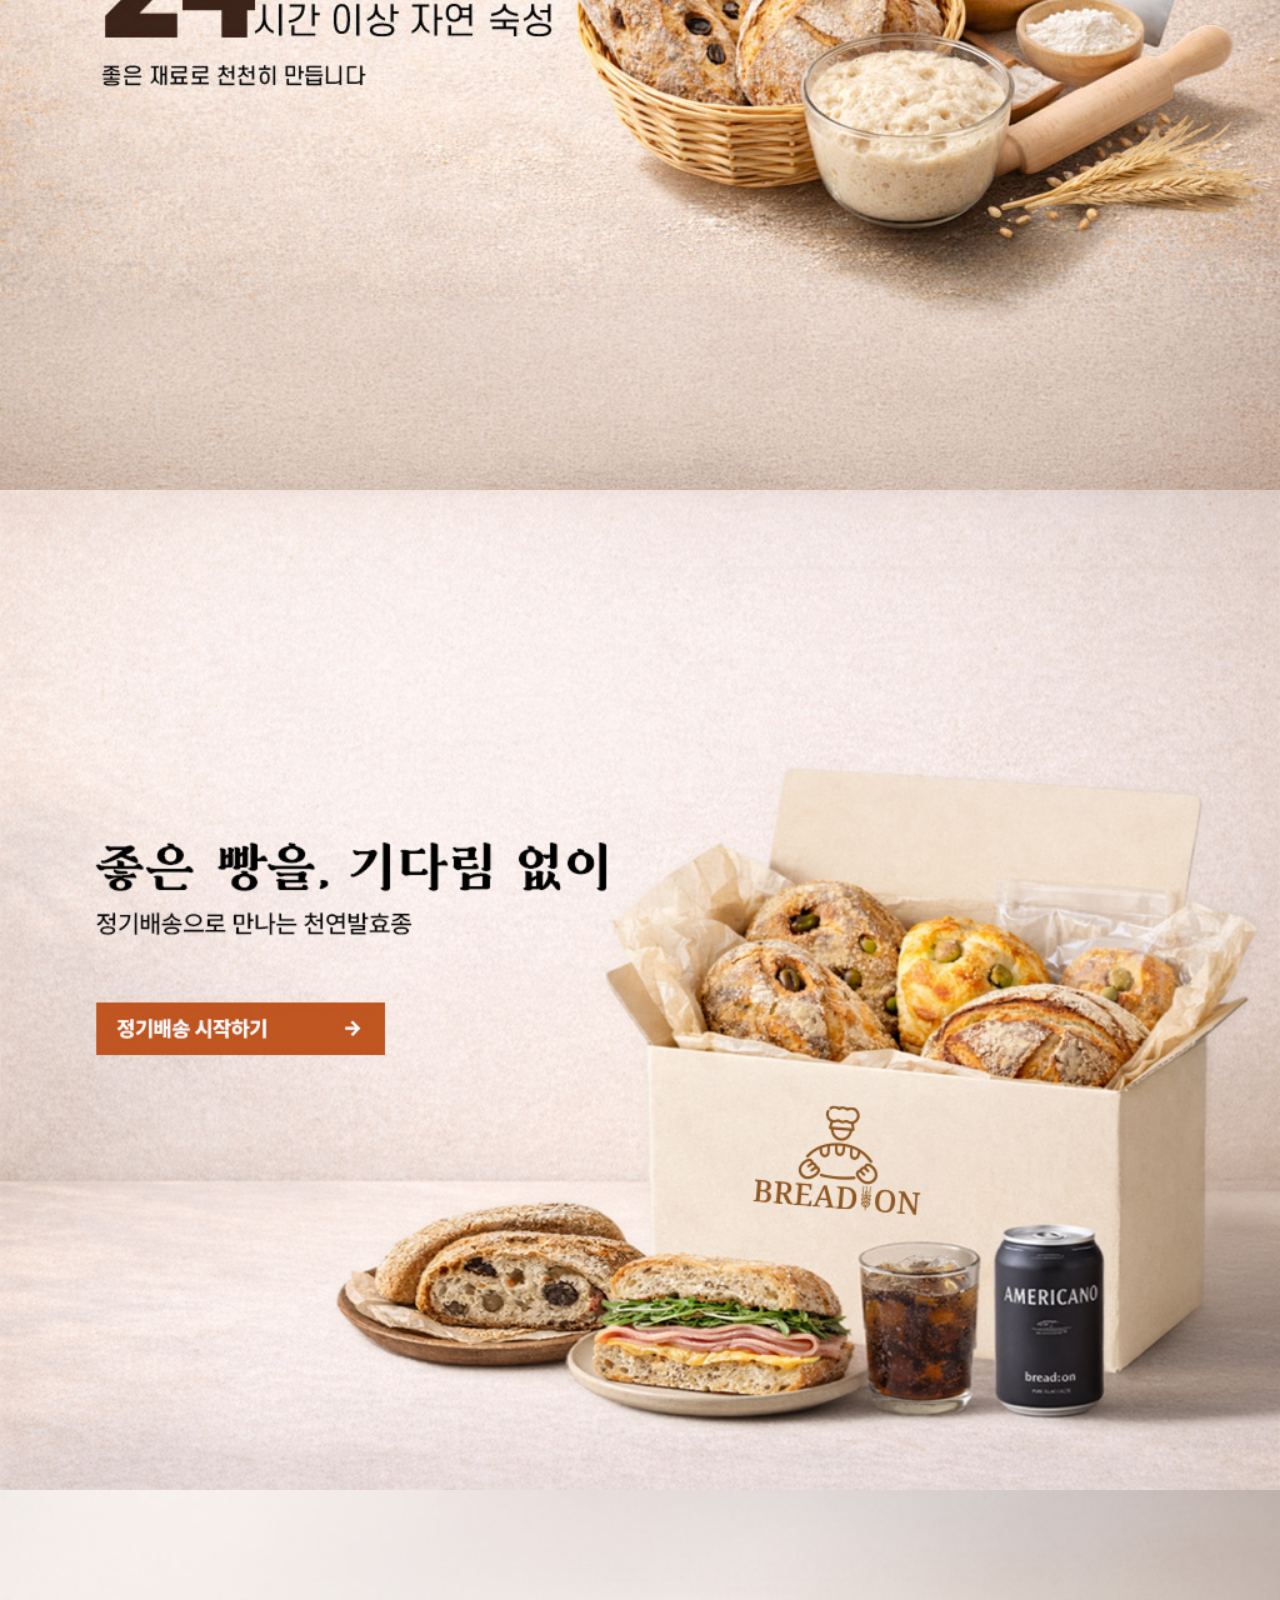
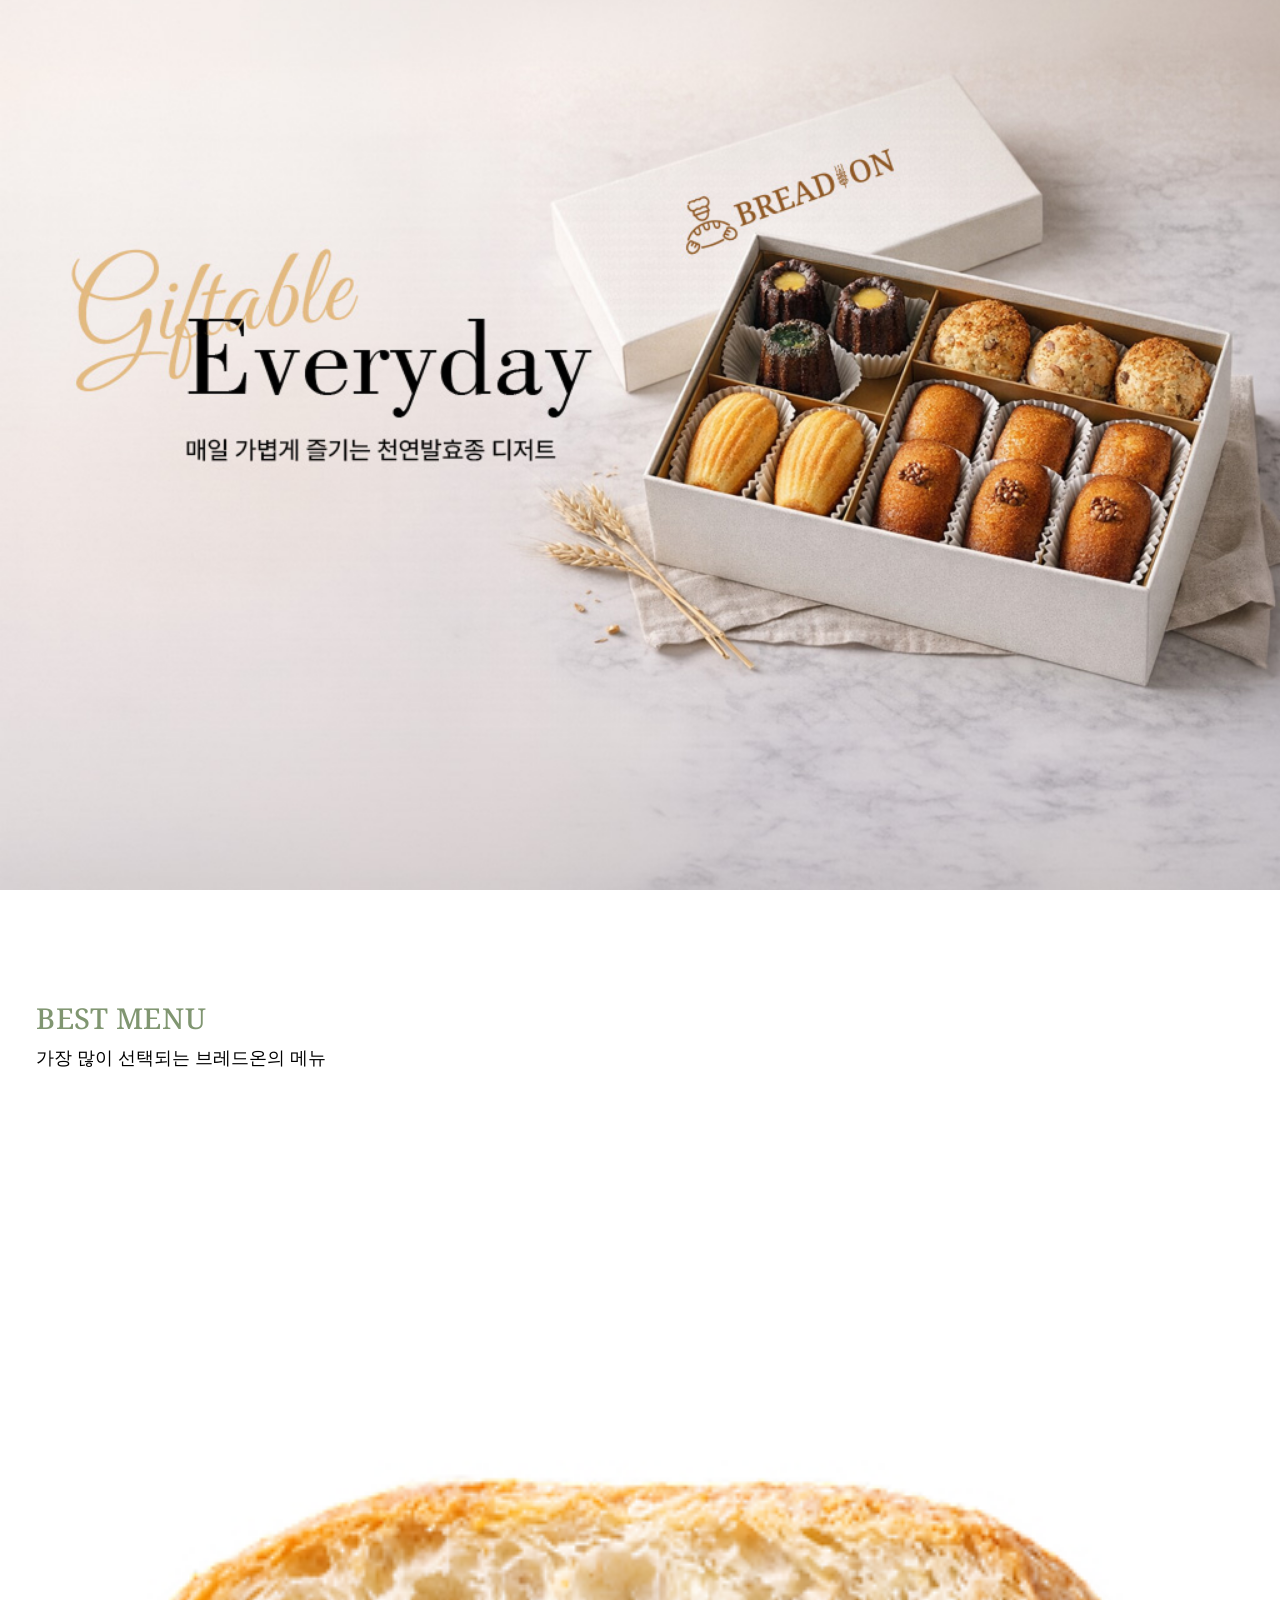
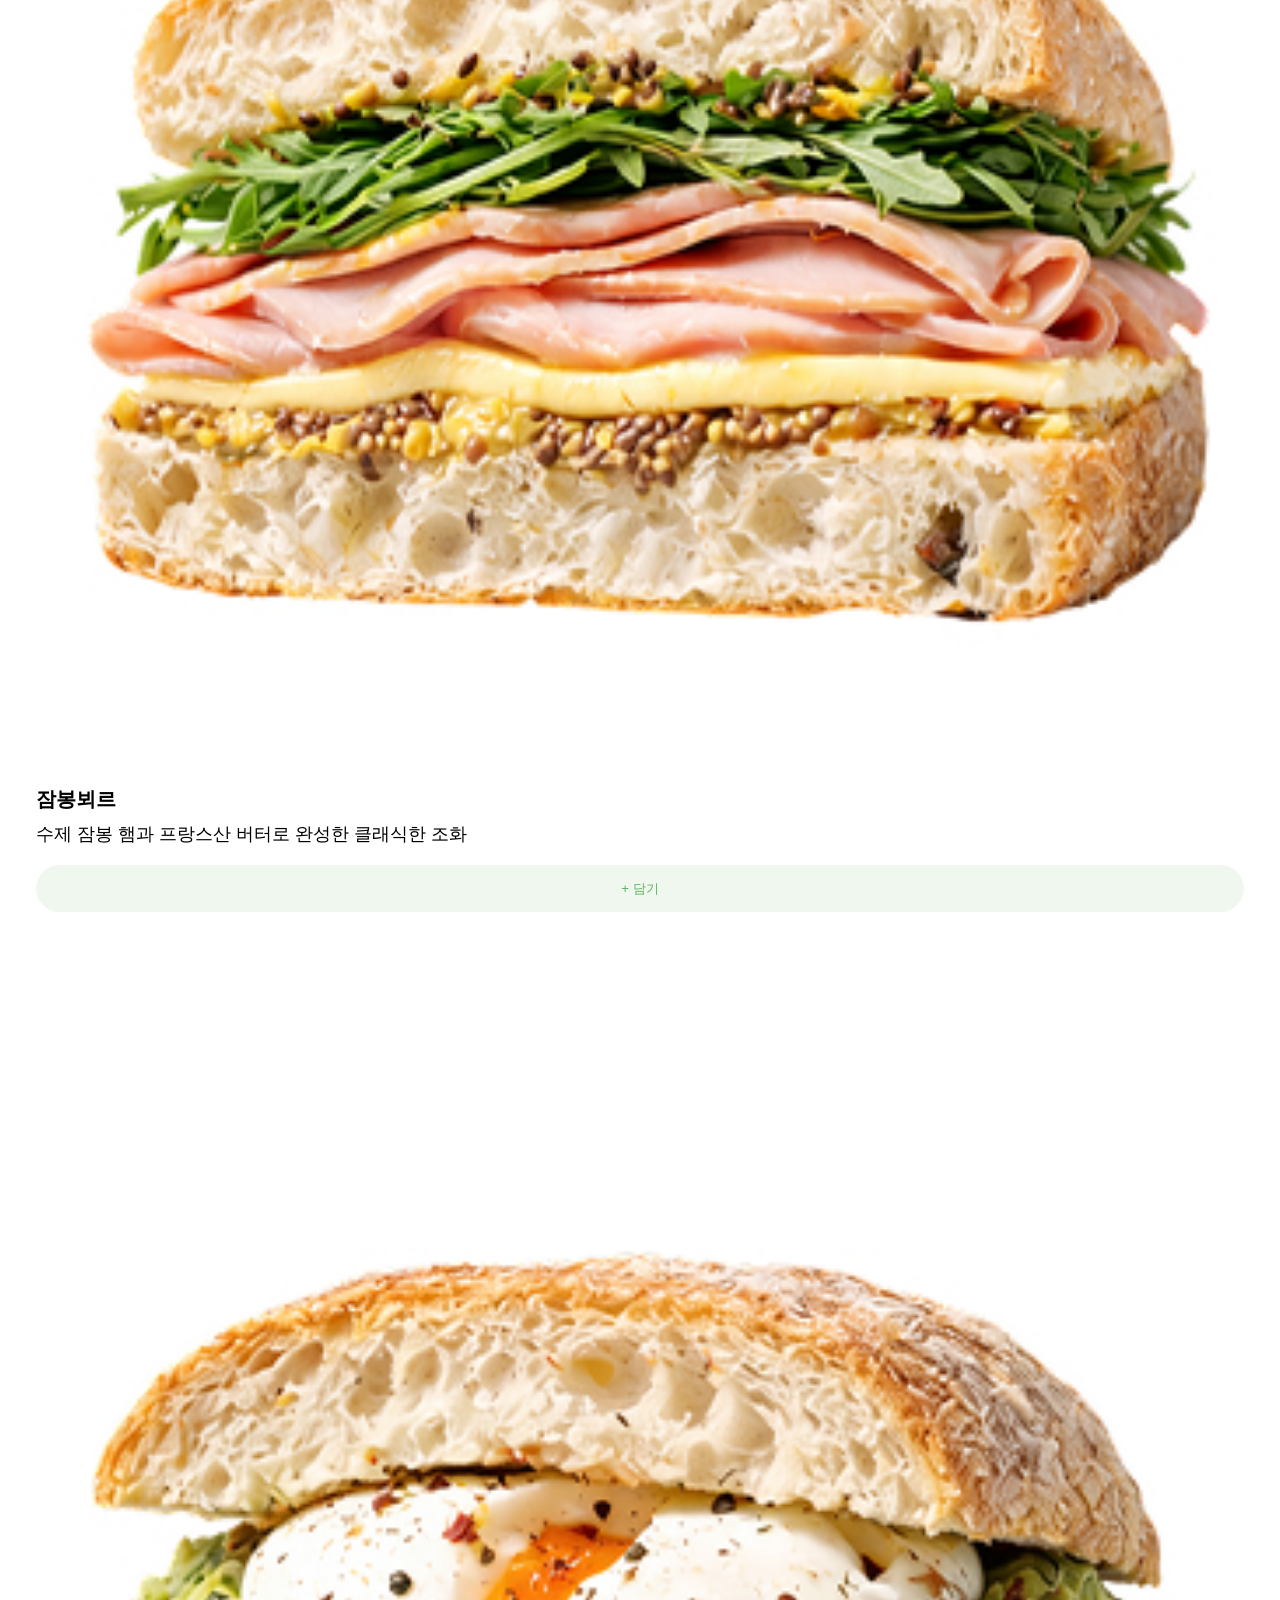
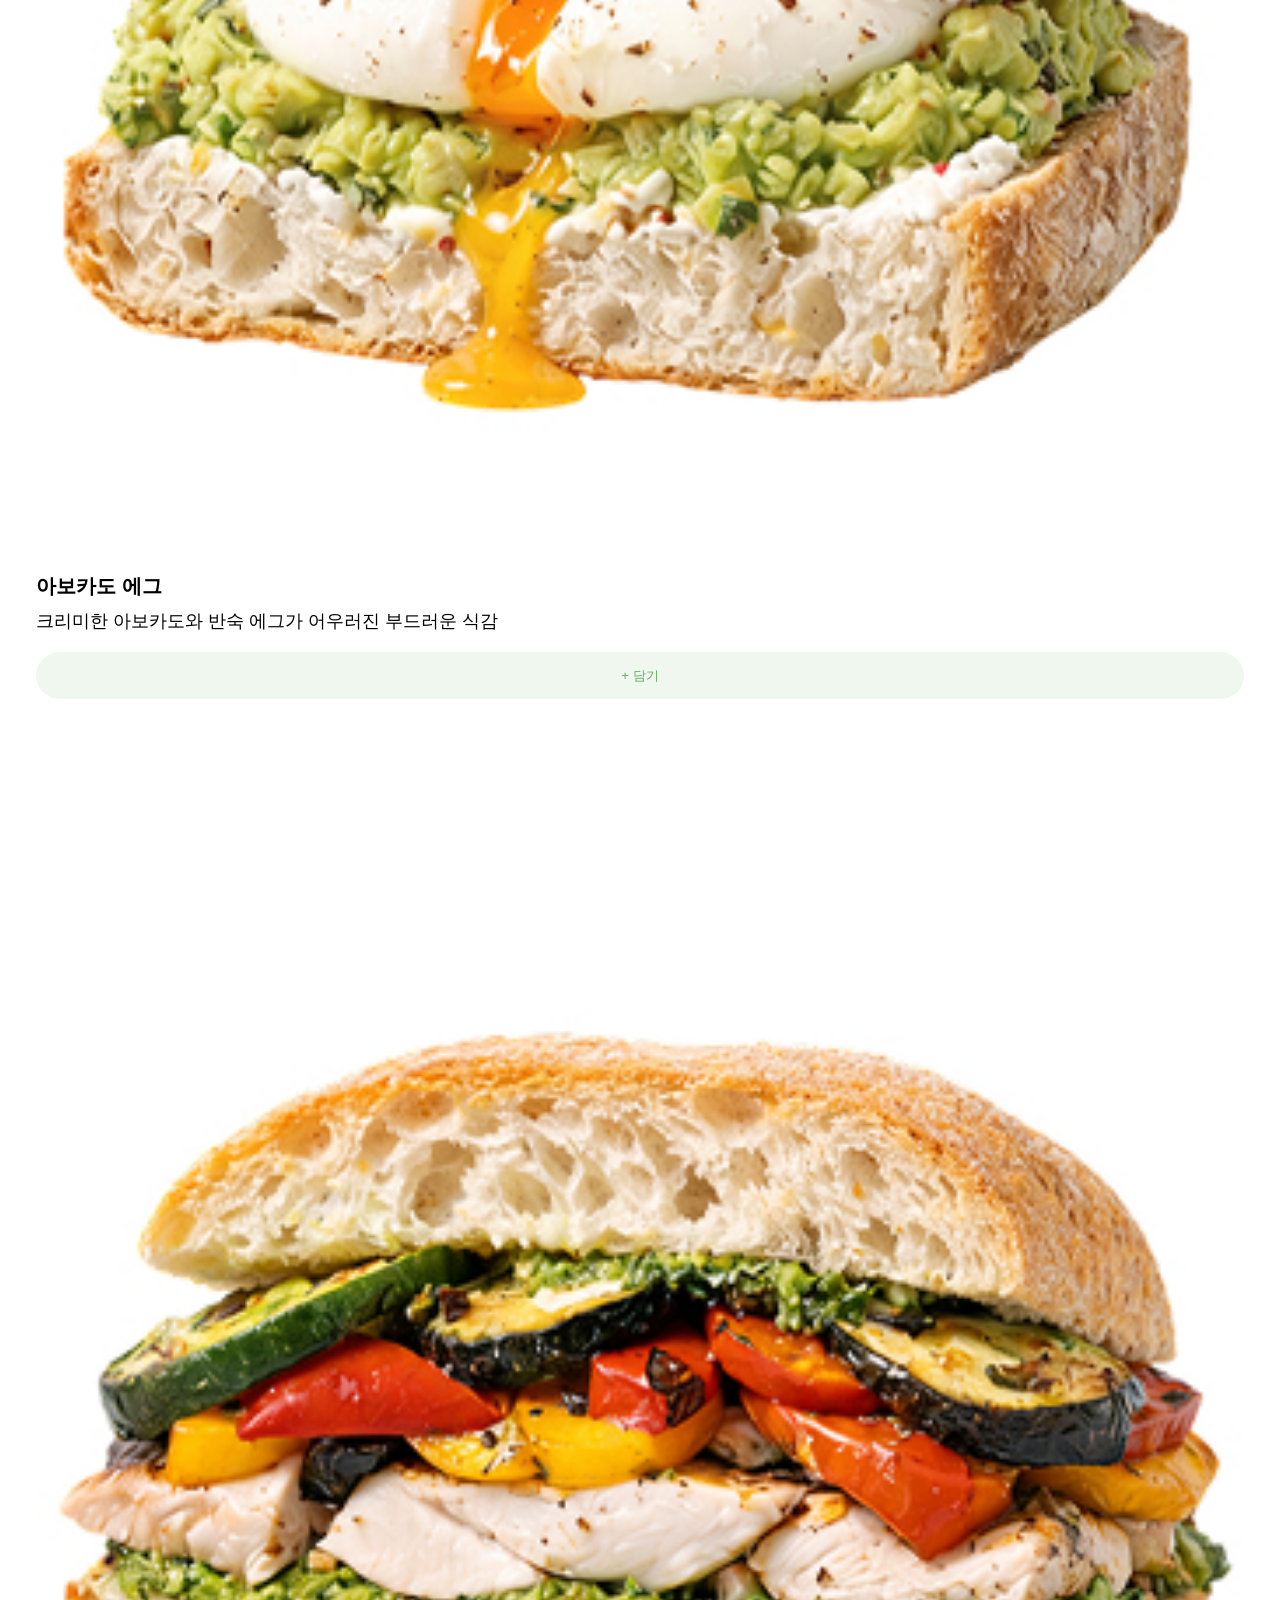
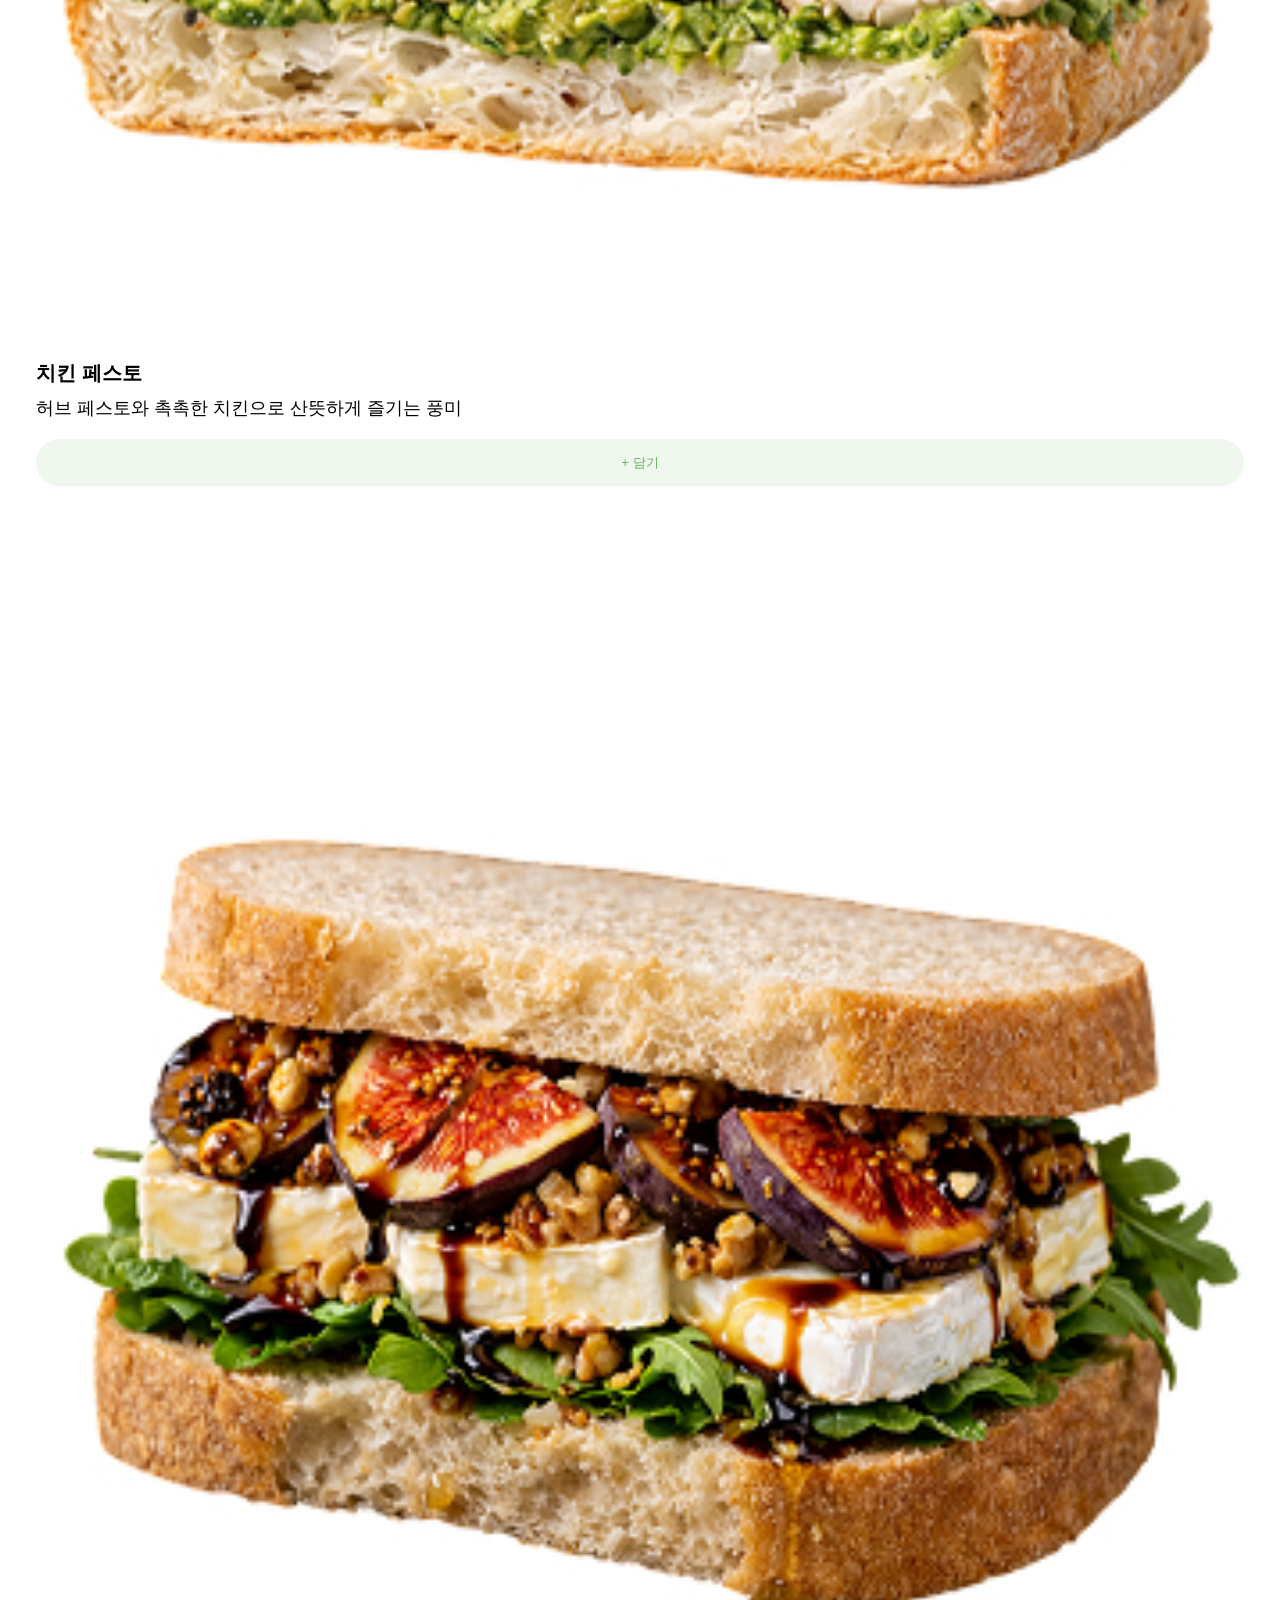
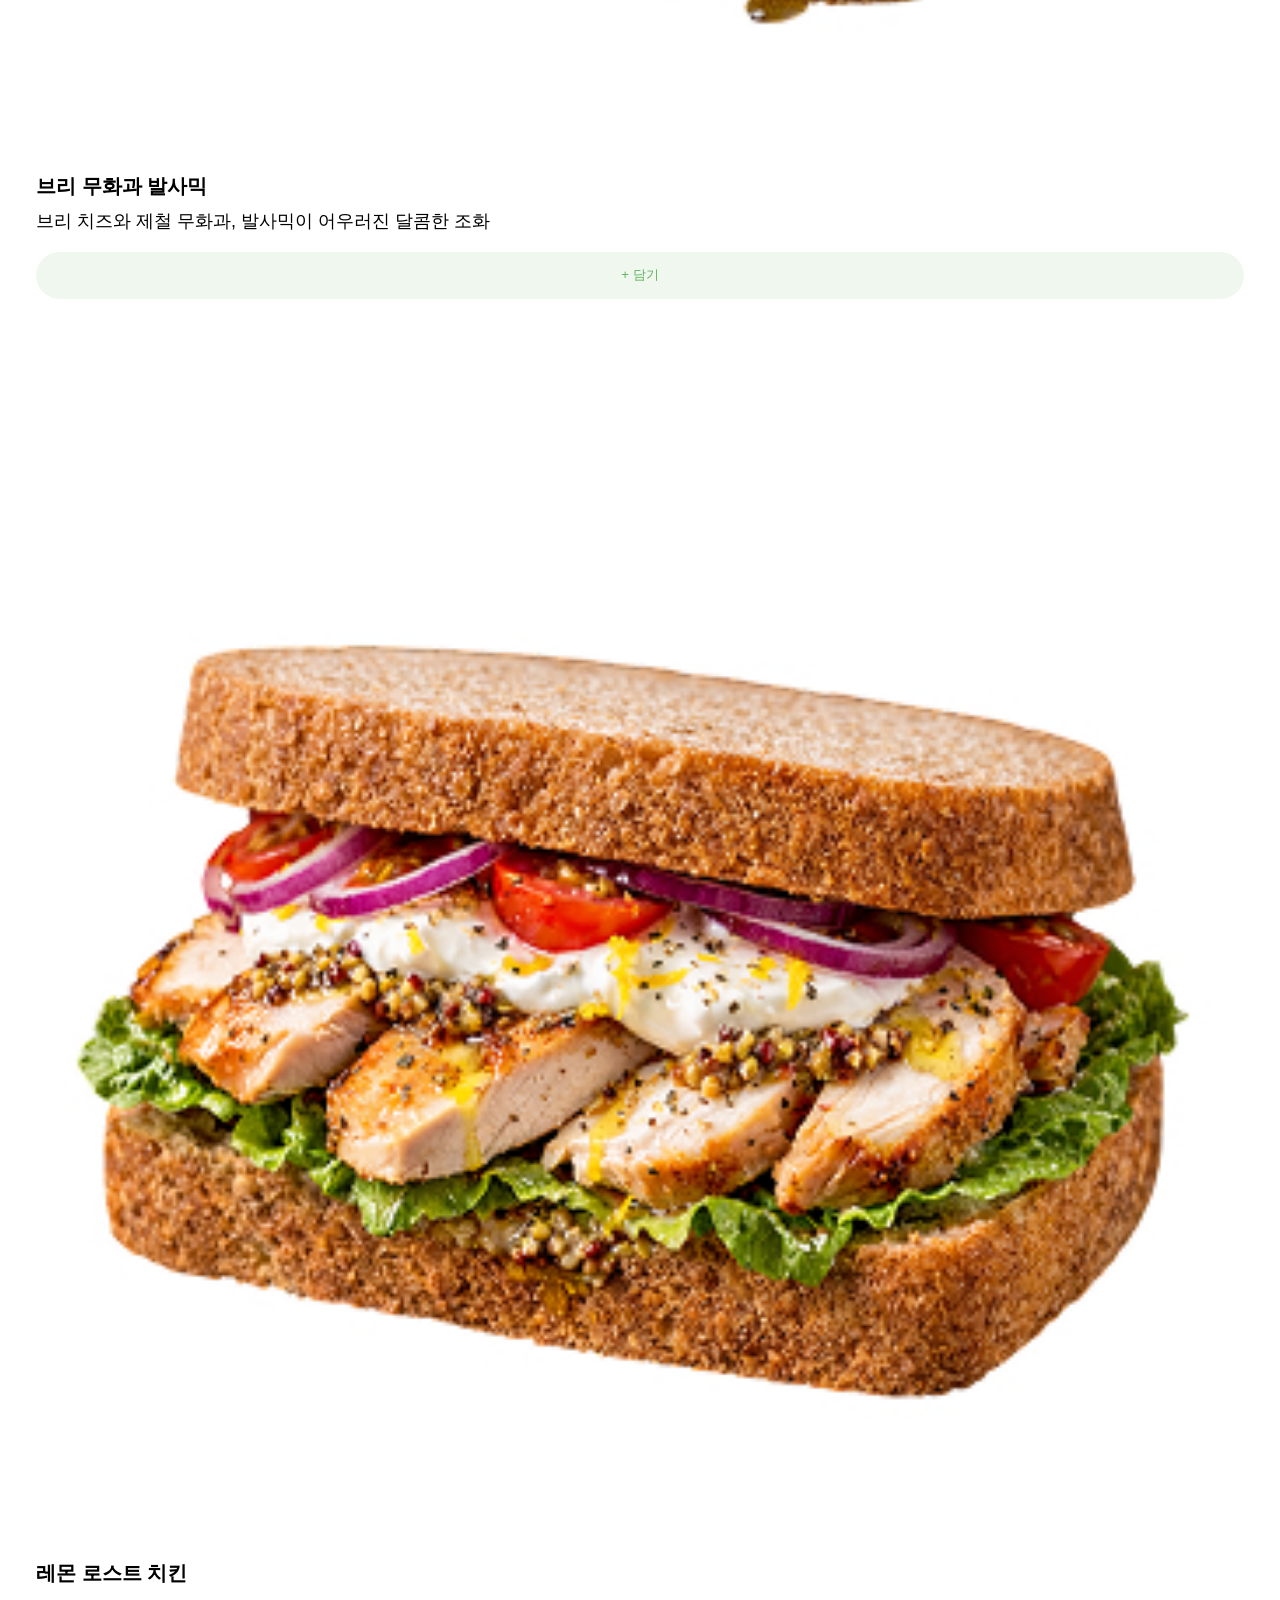
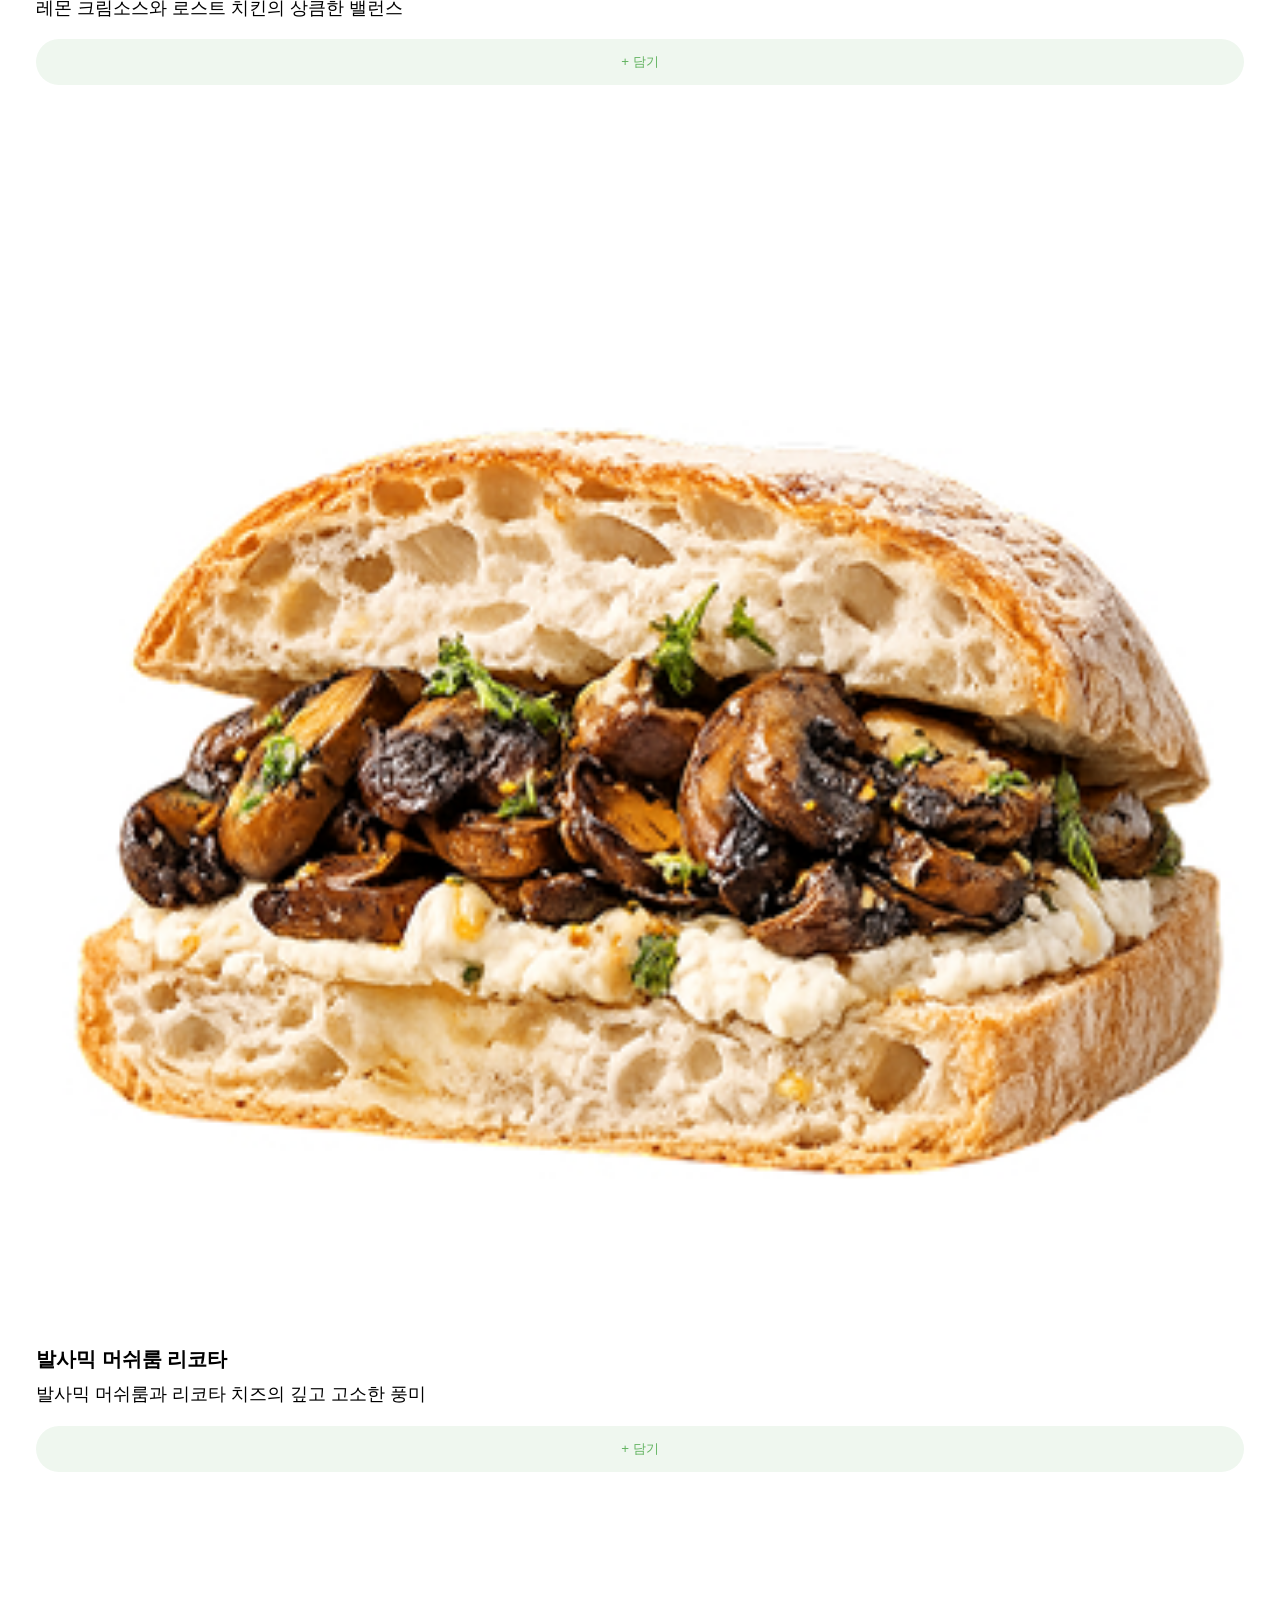
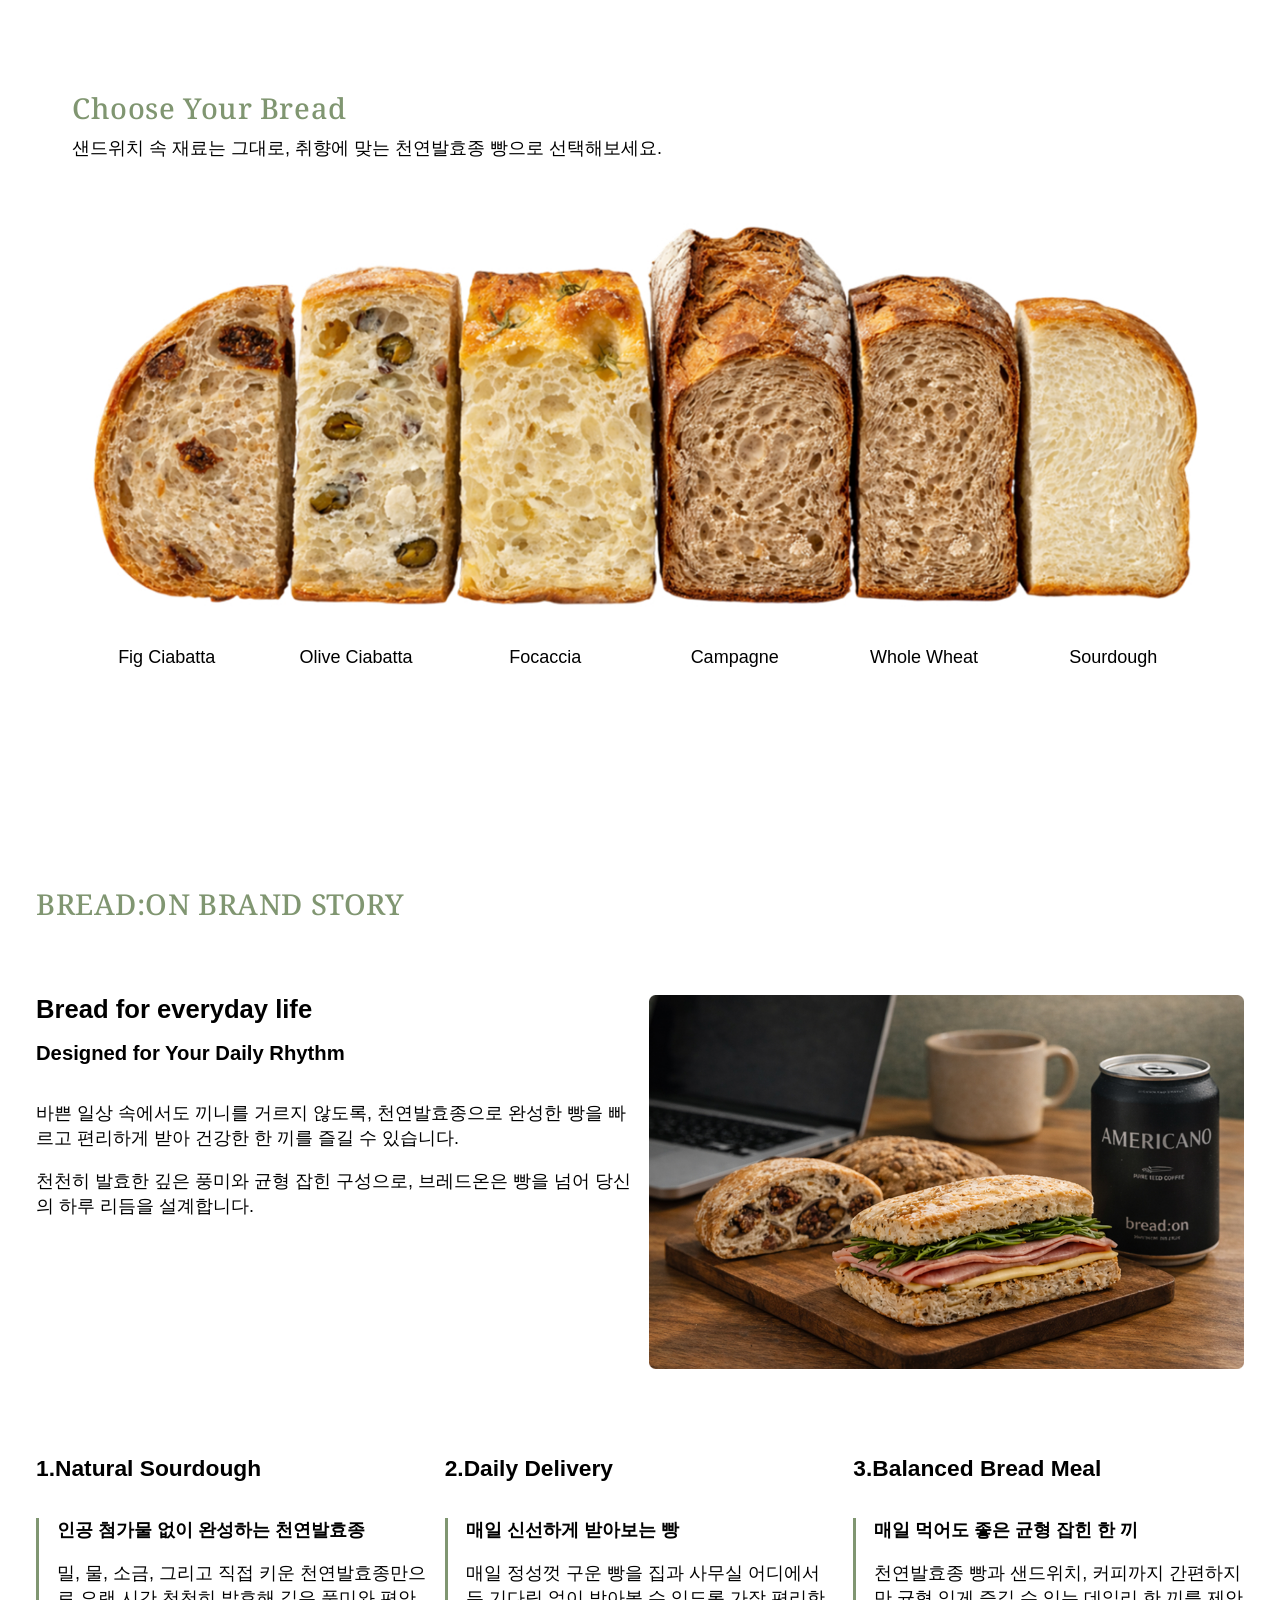
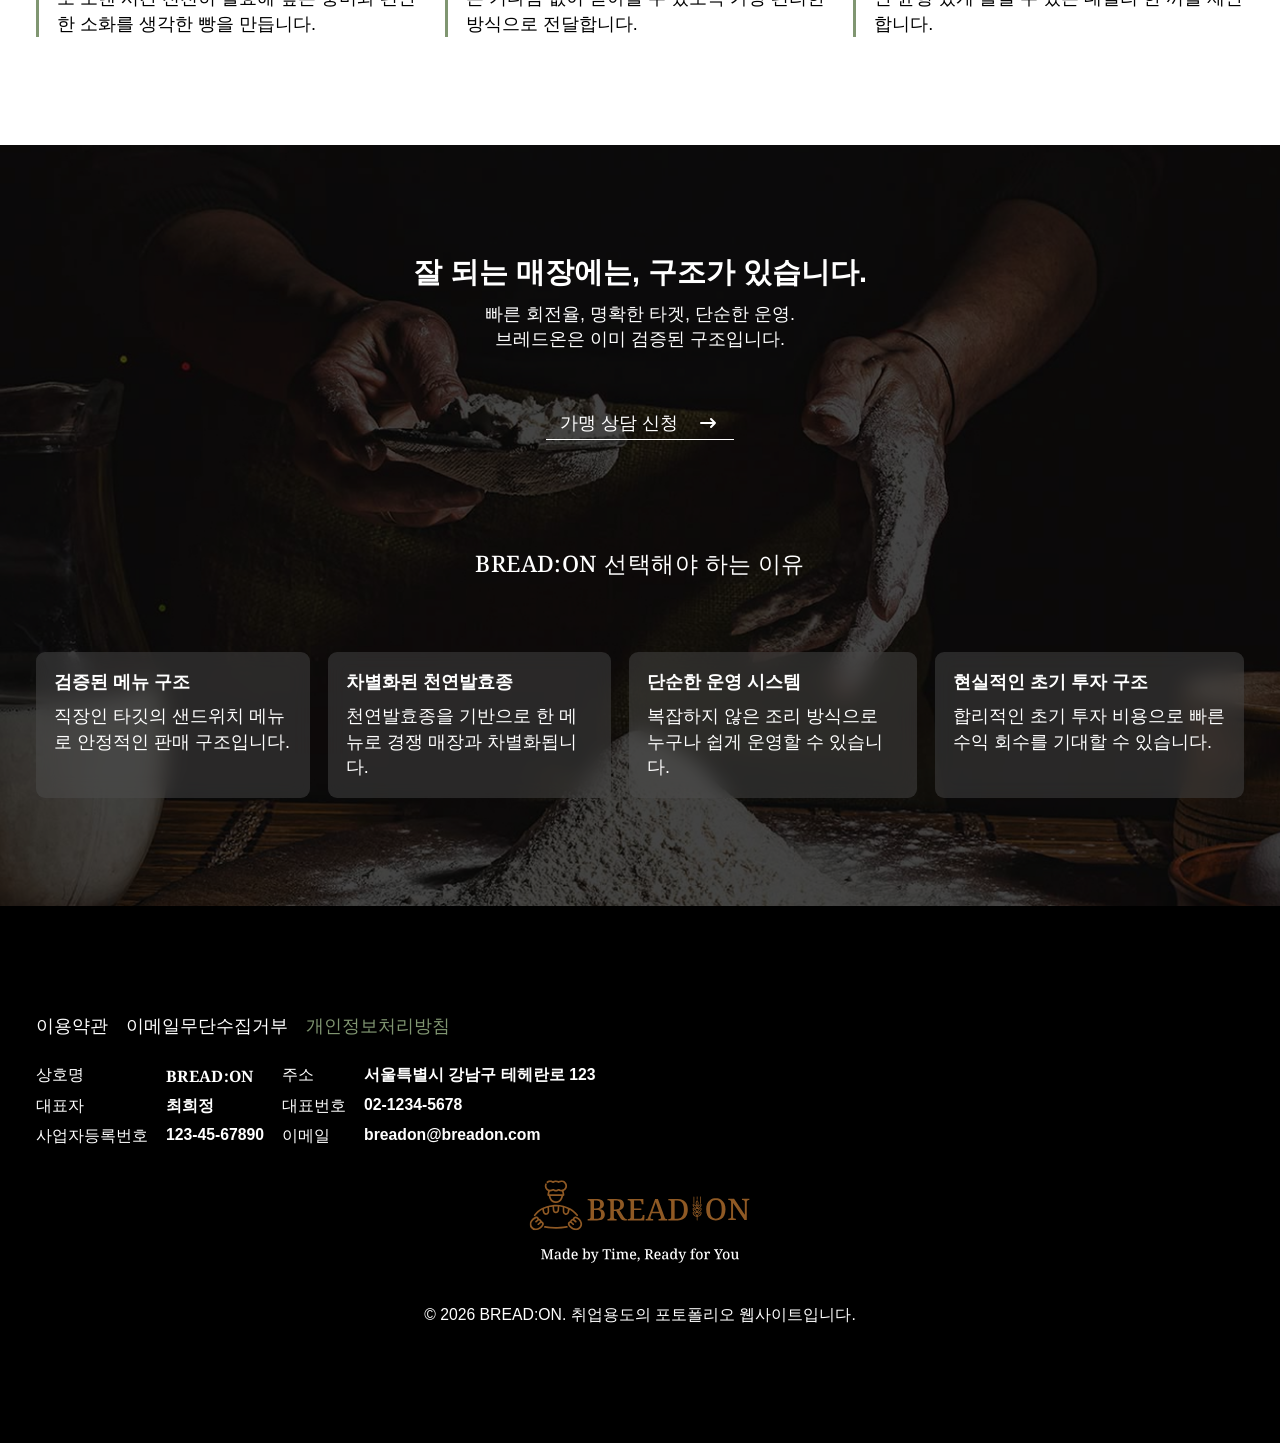
==== commit a1b9b640: "0330-2" ====
--- a/index.html
+++ b/index.html
@@ -162,6 +162,13 @@
 
     <script>
         const bestMenuSlider = new Swiper(".best-menu-slider",{
+            
+            autoplay: {
+            delay: 2000, 
+            disableOnInteraction: false,
+            },
+            loop: true,
+            
             slidesPerView: 1.3,
             spaceBetween: 14,
             breakpoints:{
--- a/style/index.css
+++ b/style/index.css
@@ -143,6 +143,7 @@
 .menu-frame h1{
     margin-bottom: var(--space-small);
     color: var(--point-color);
+    margin-top: var(--space-3x-large);
 }
 .menu-frame h1+p{
     margin-bottom: var(--space-x-large);
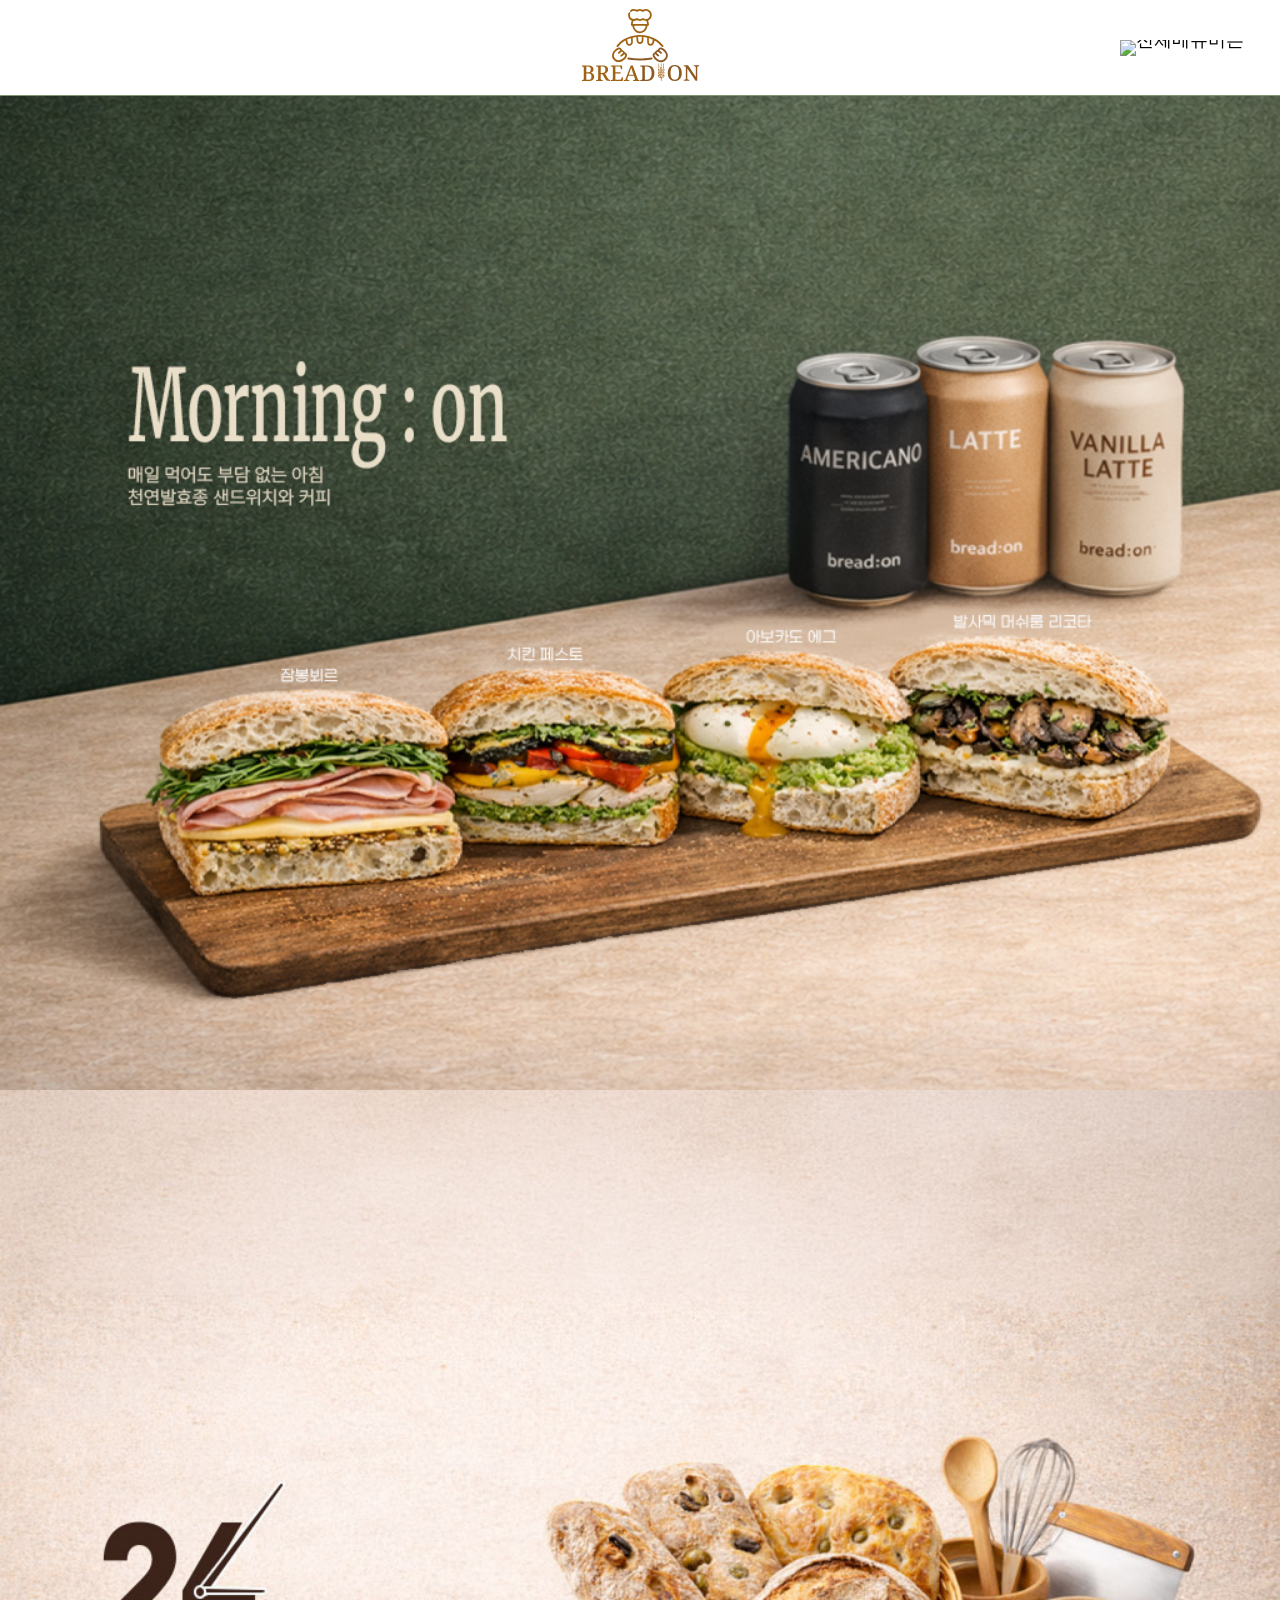
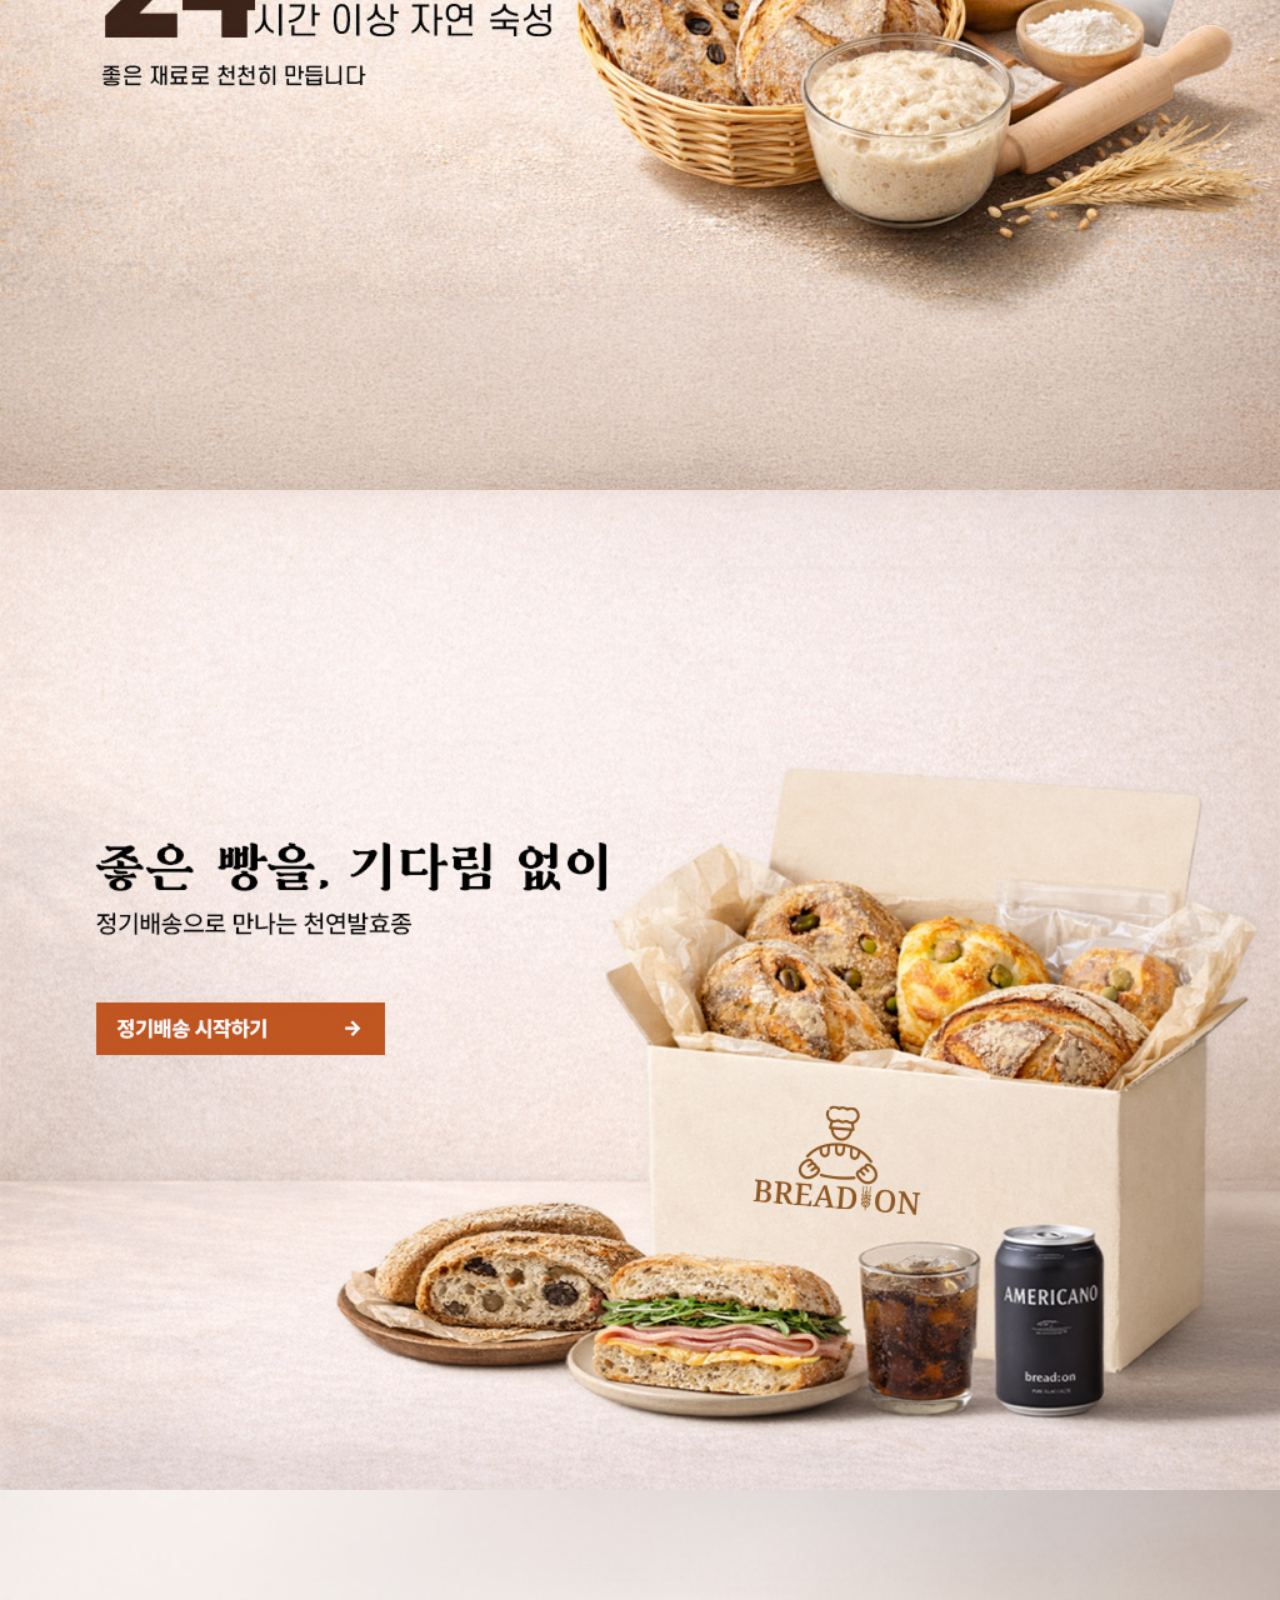
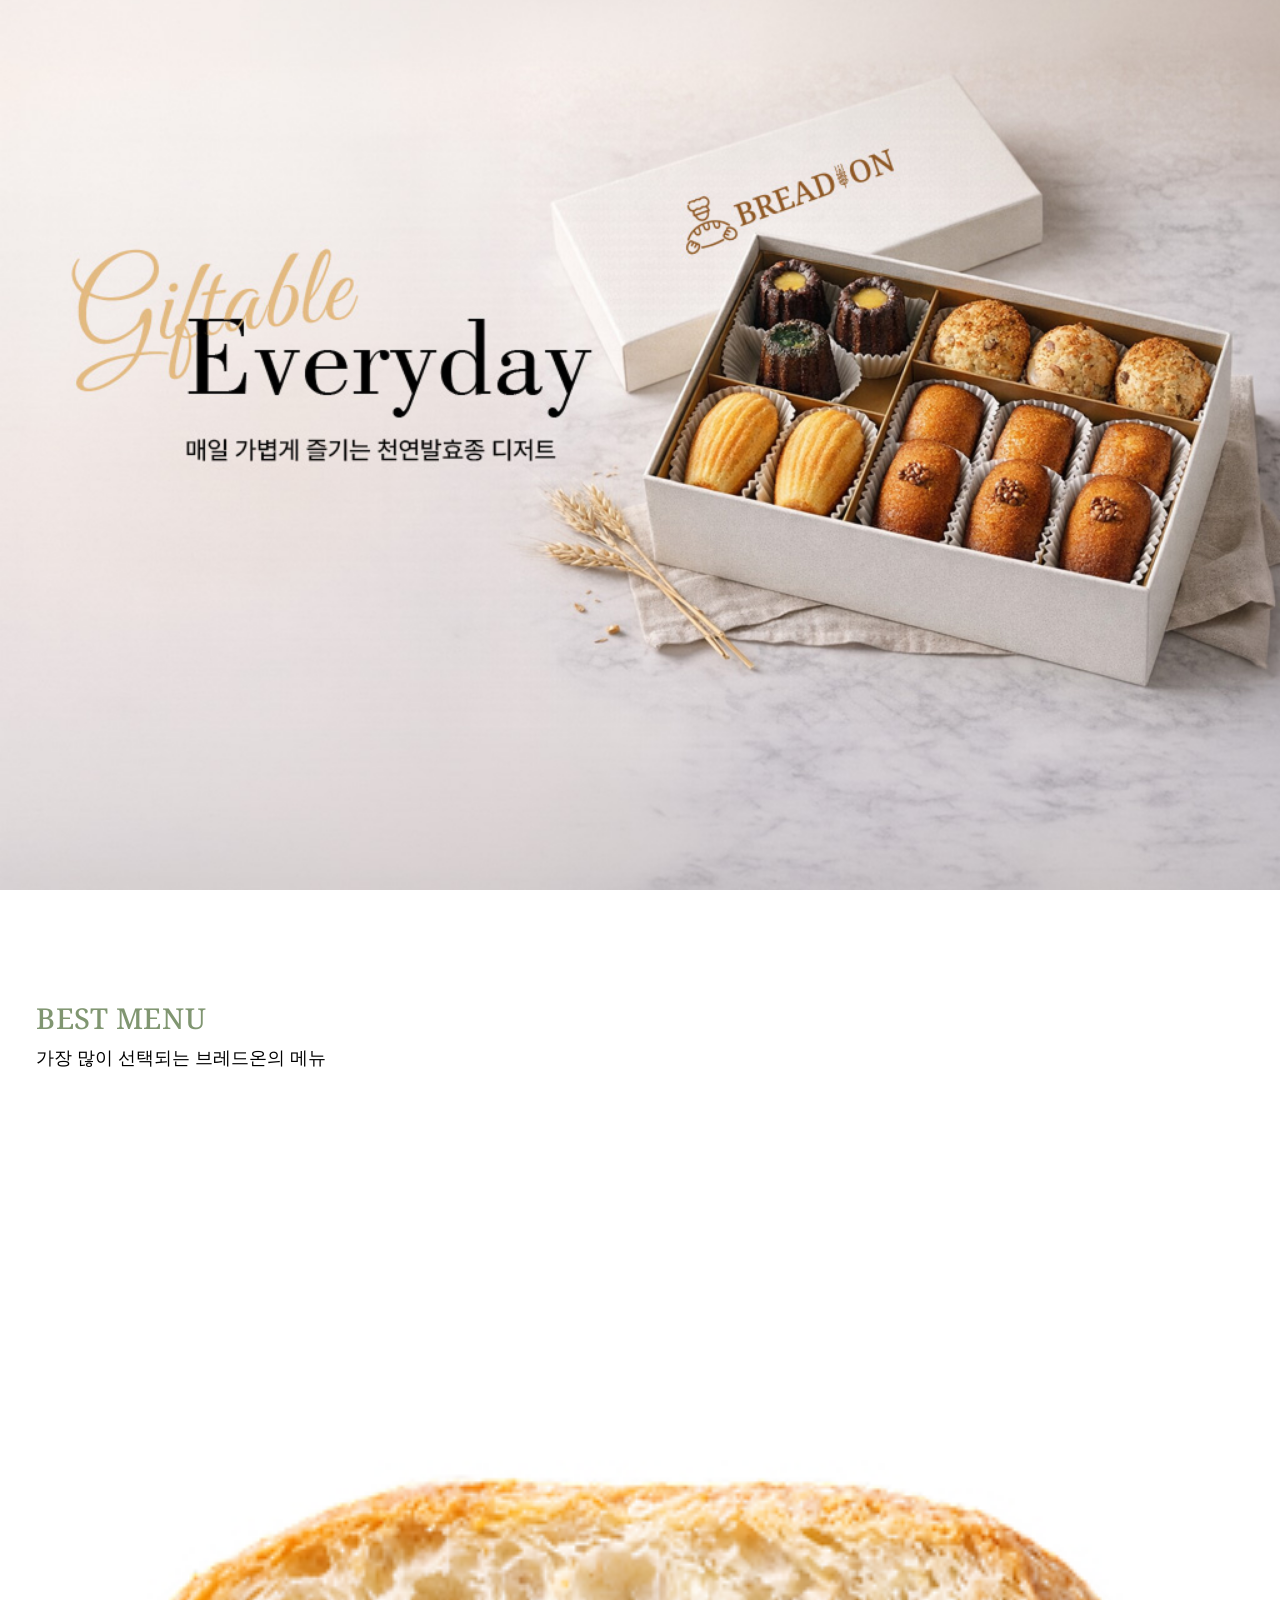
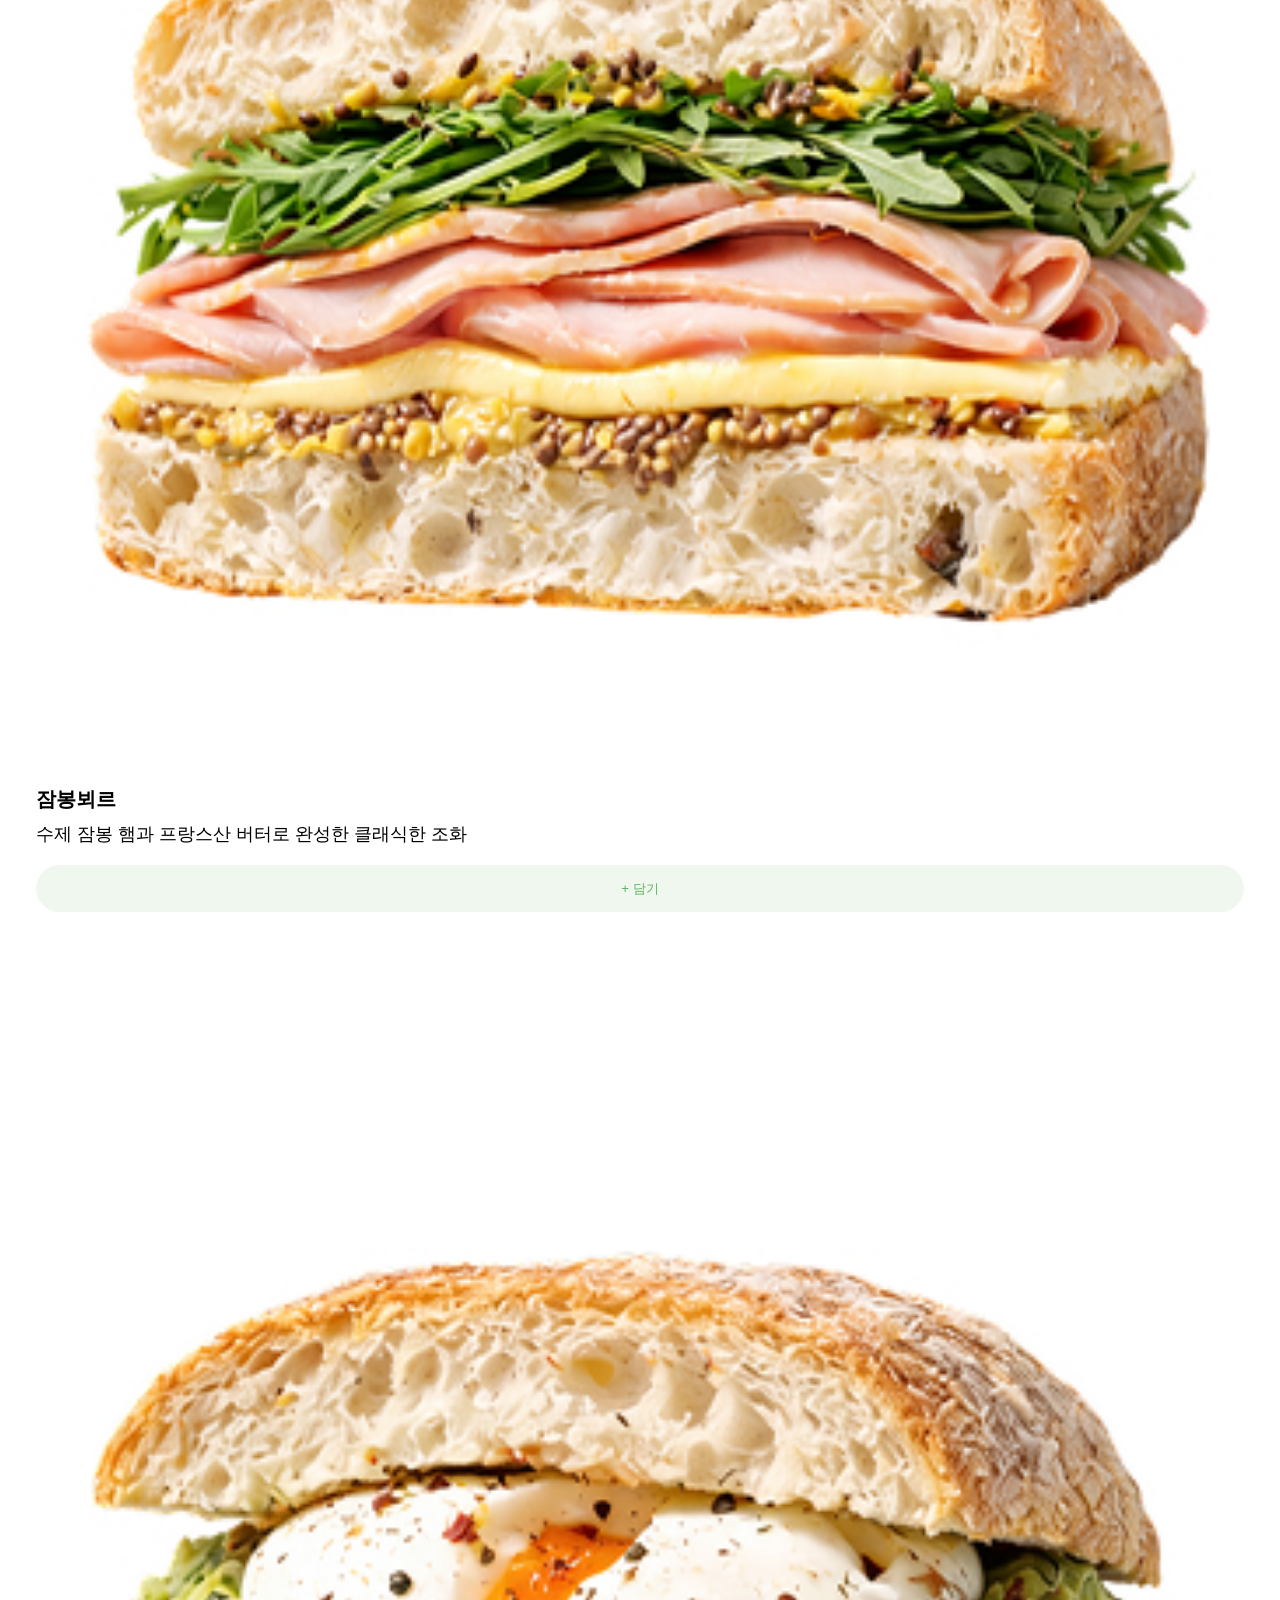
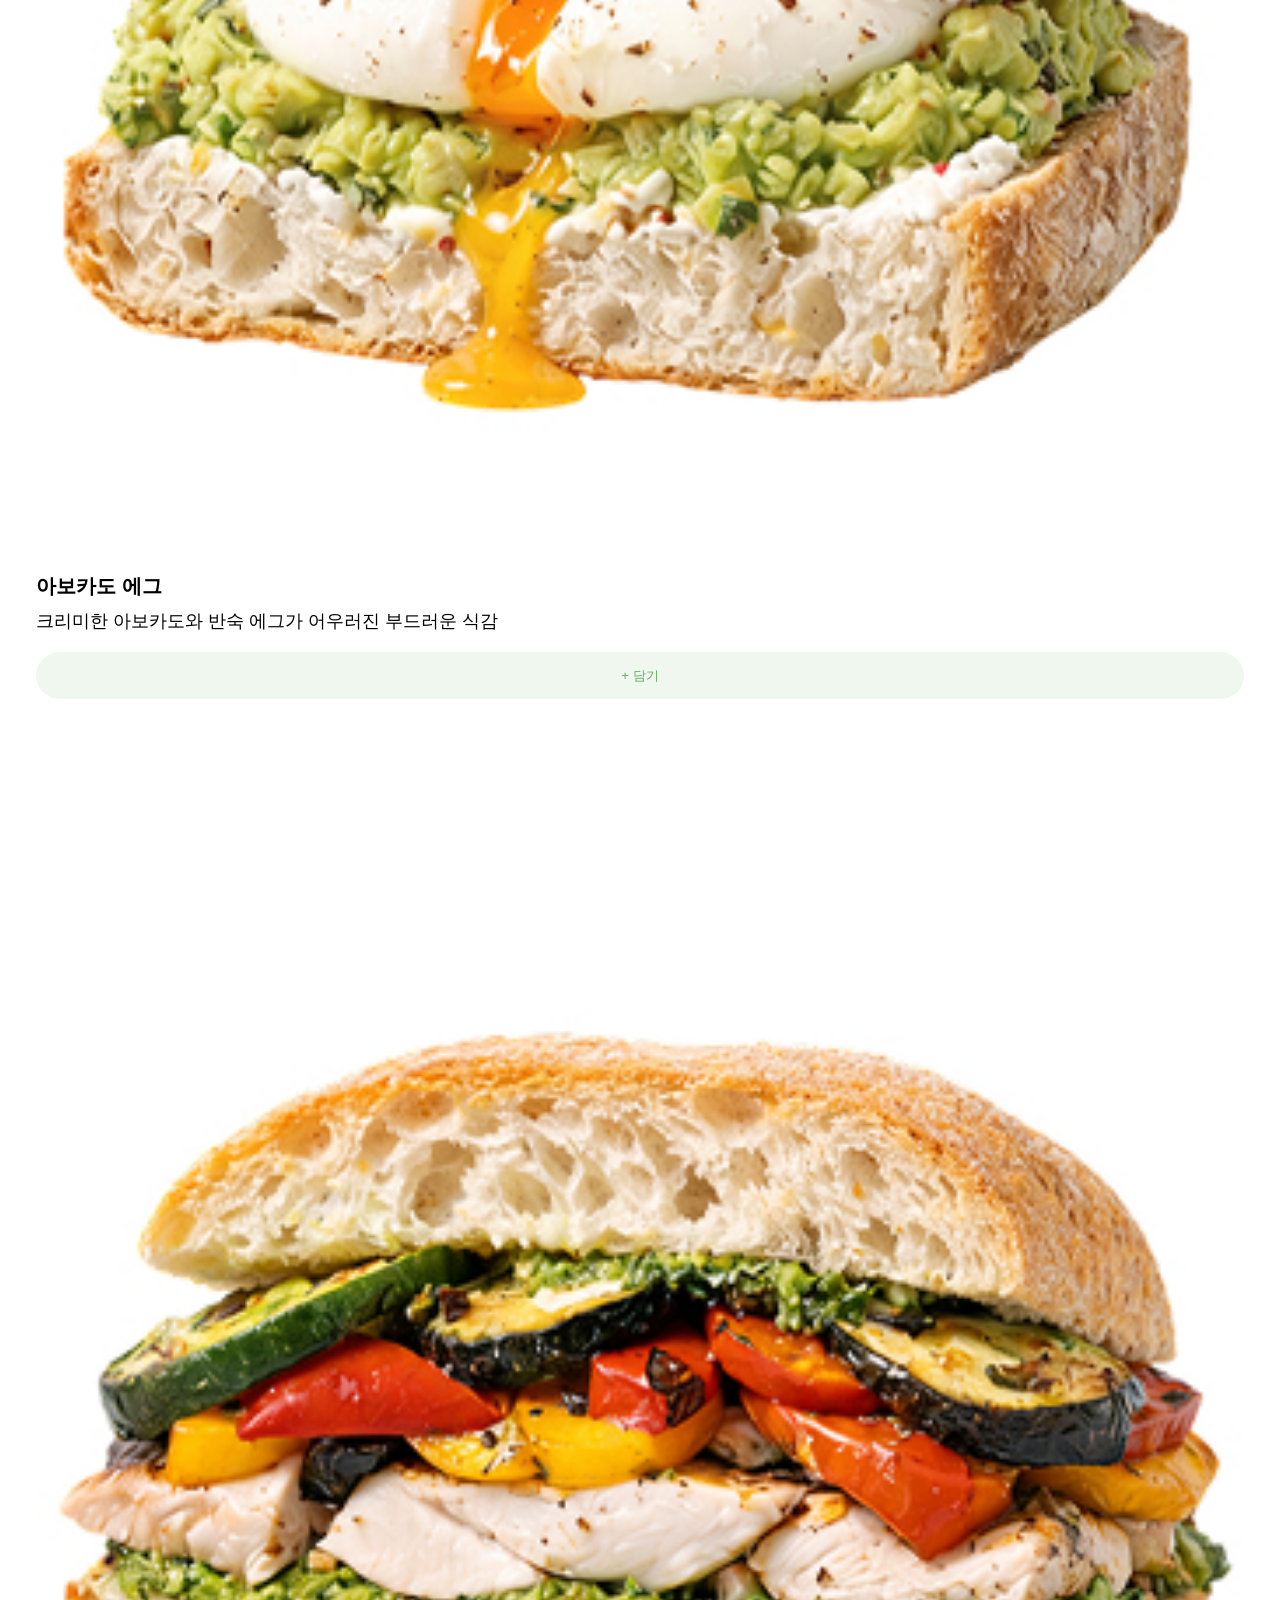
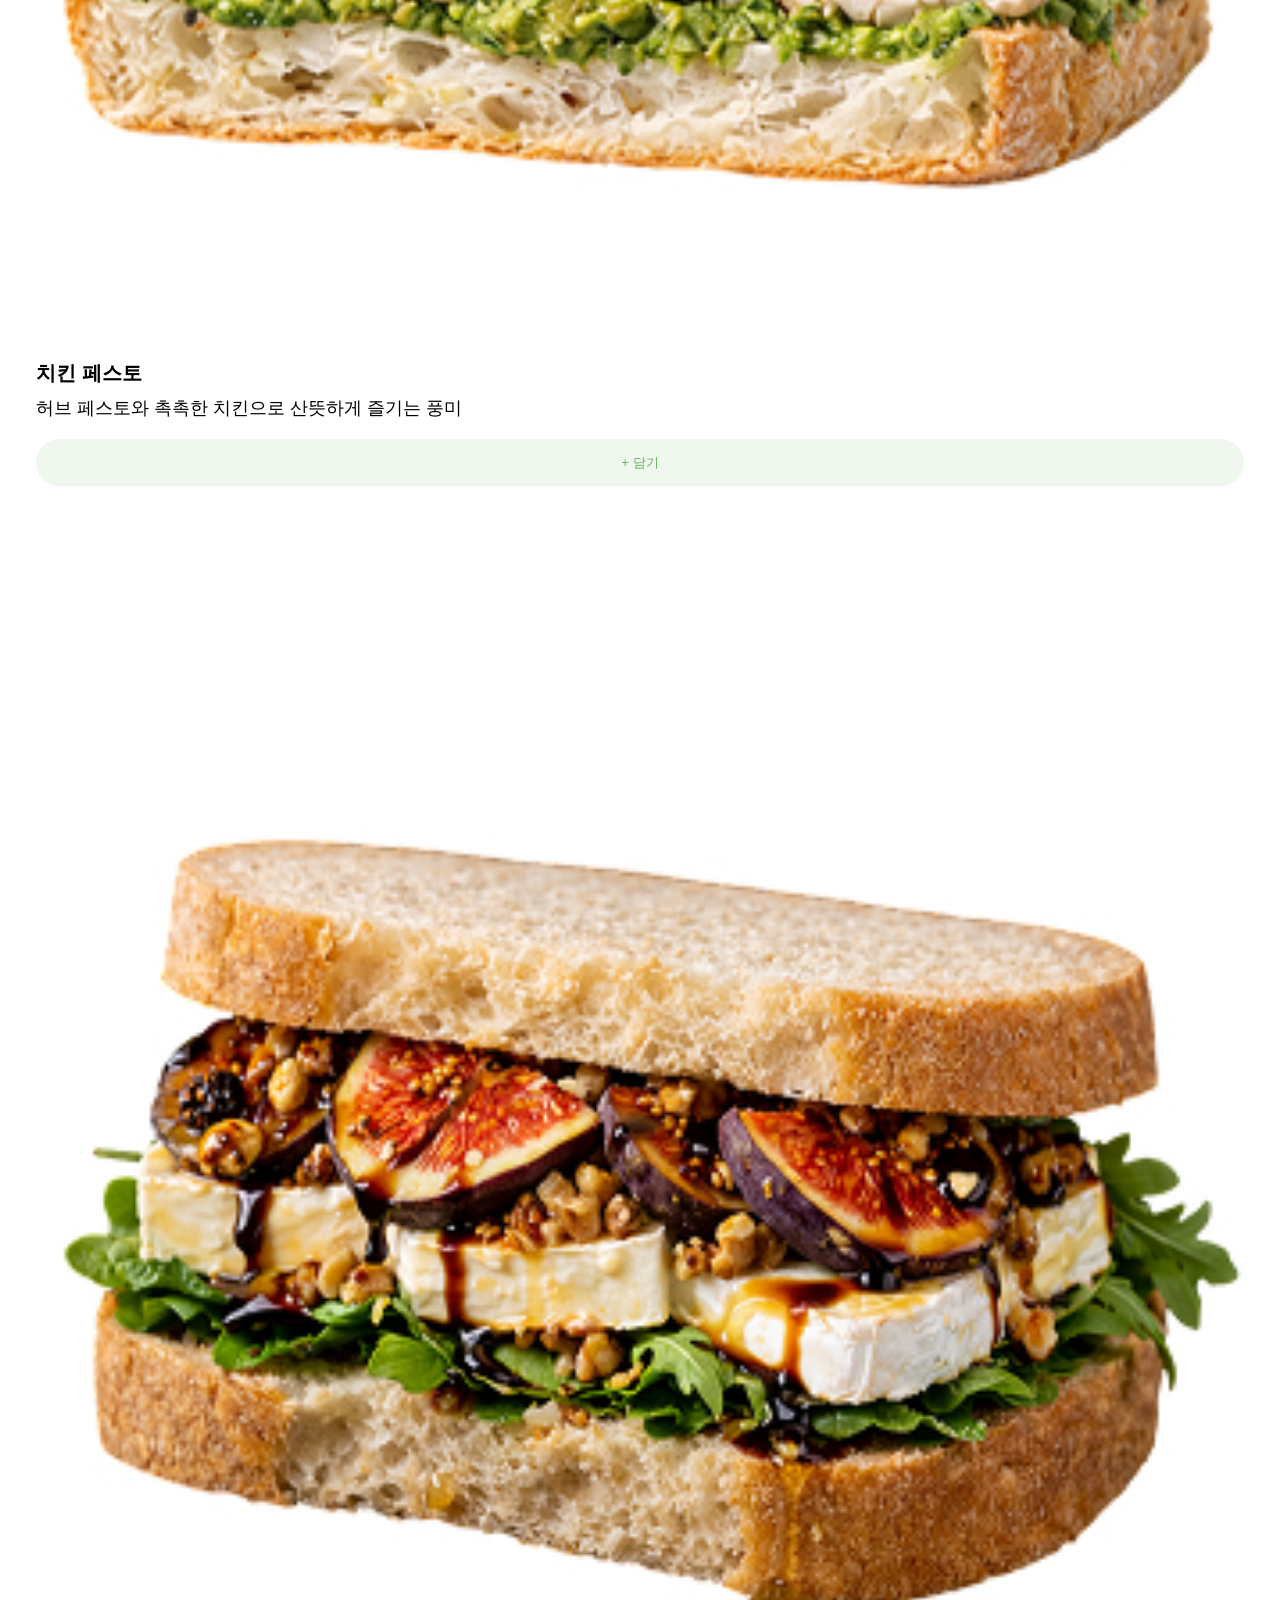
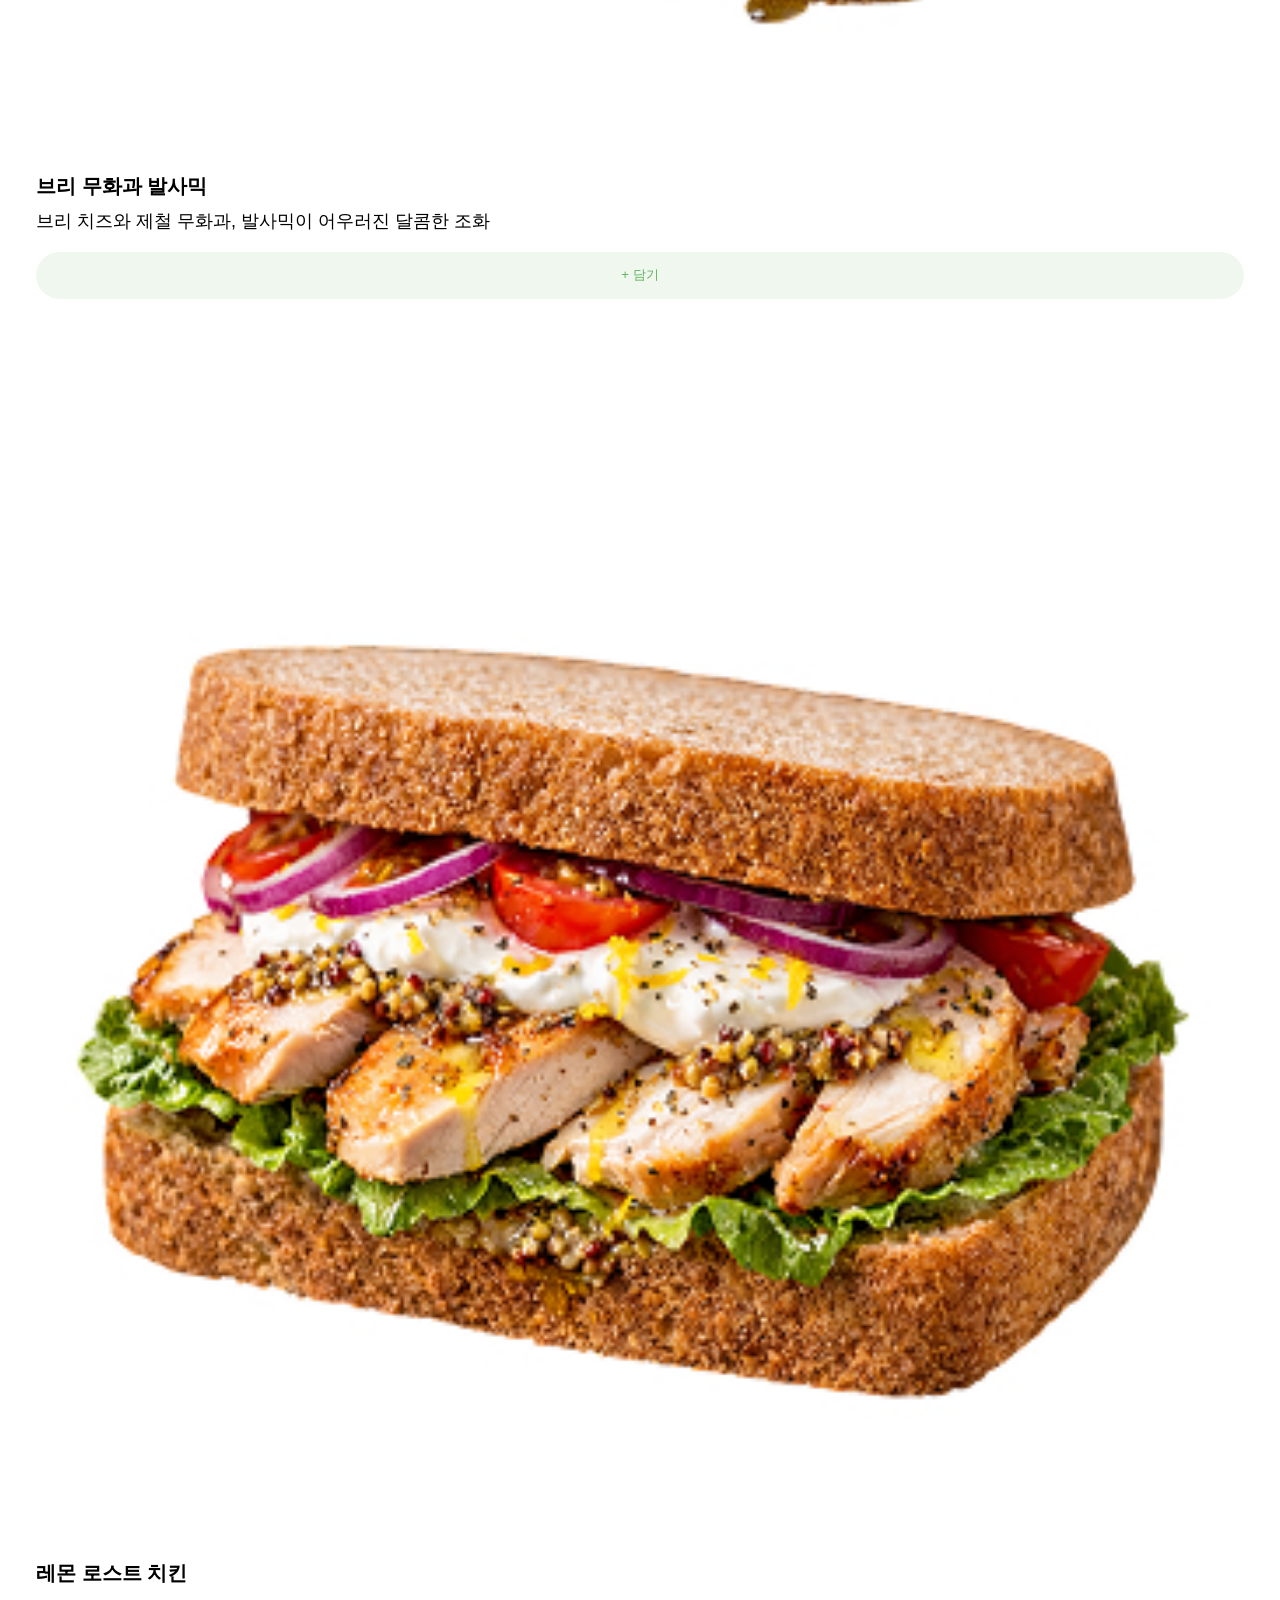
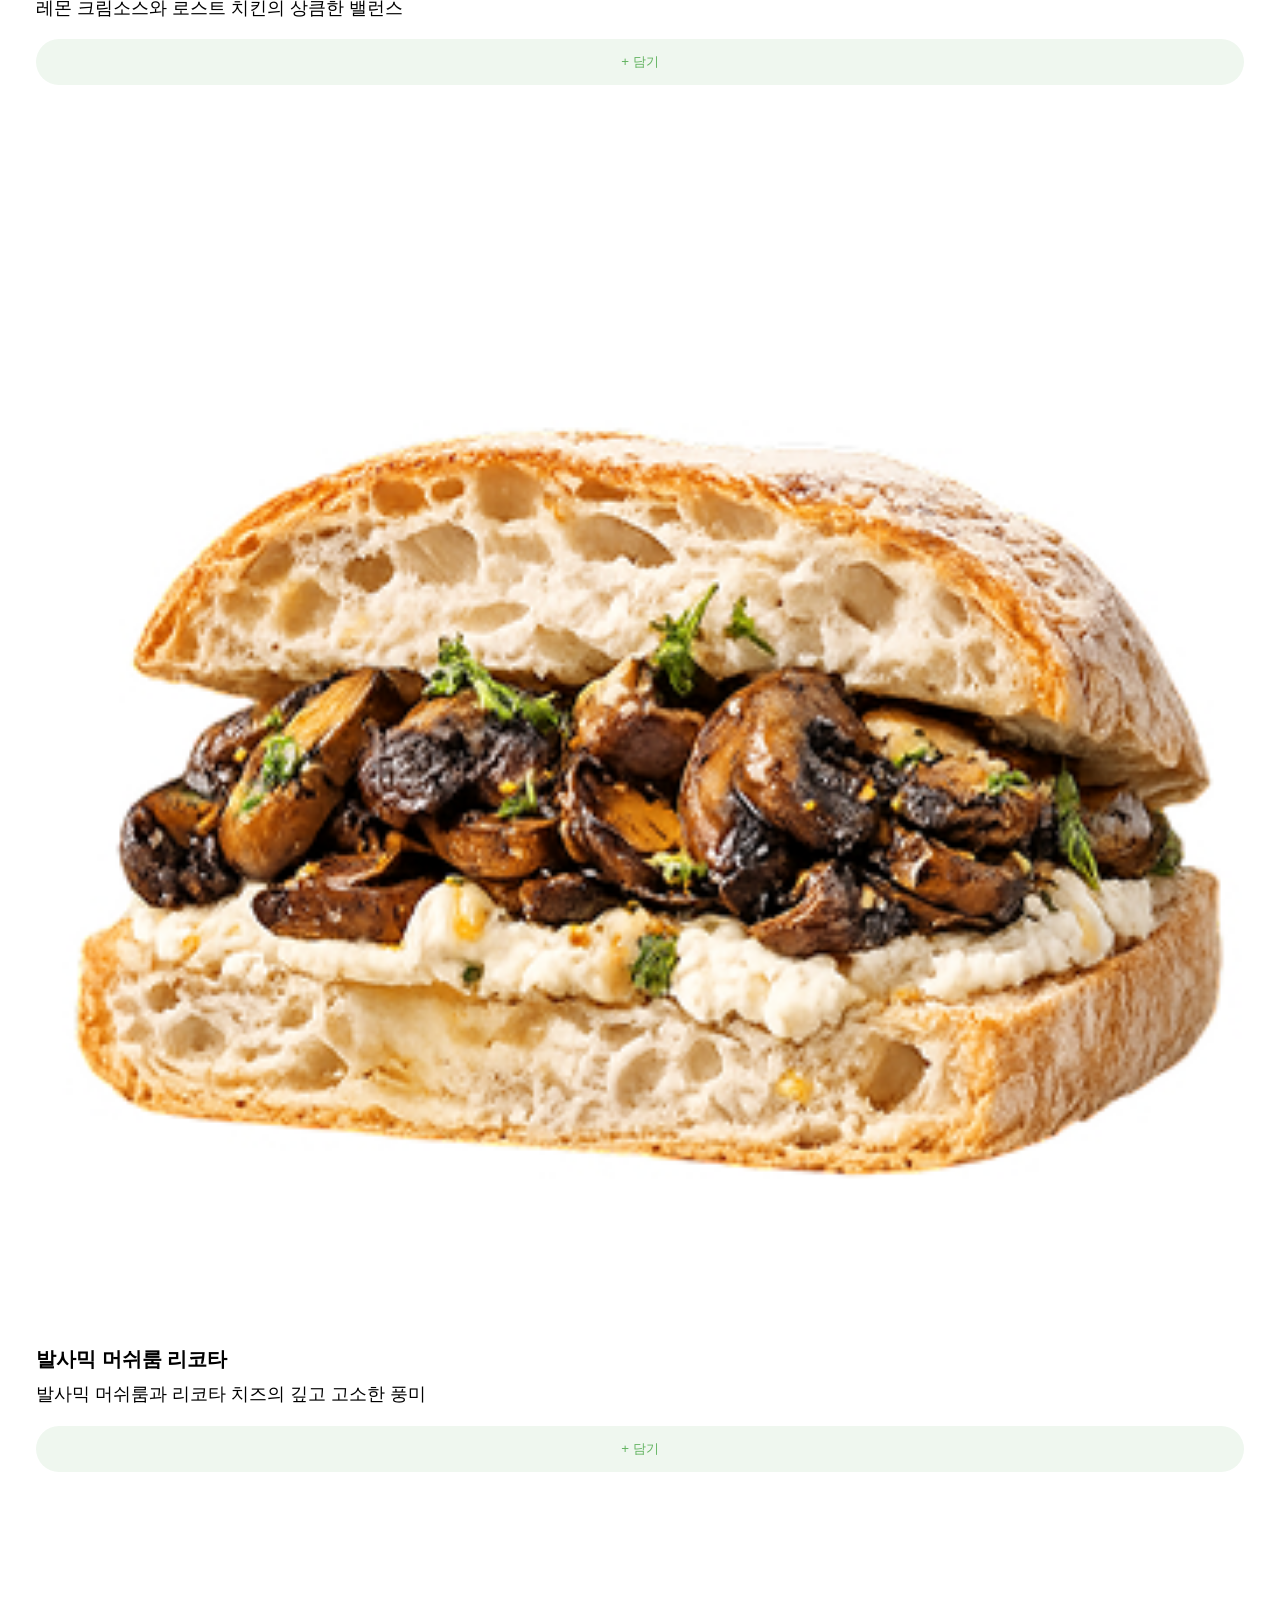
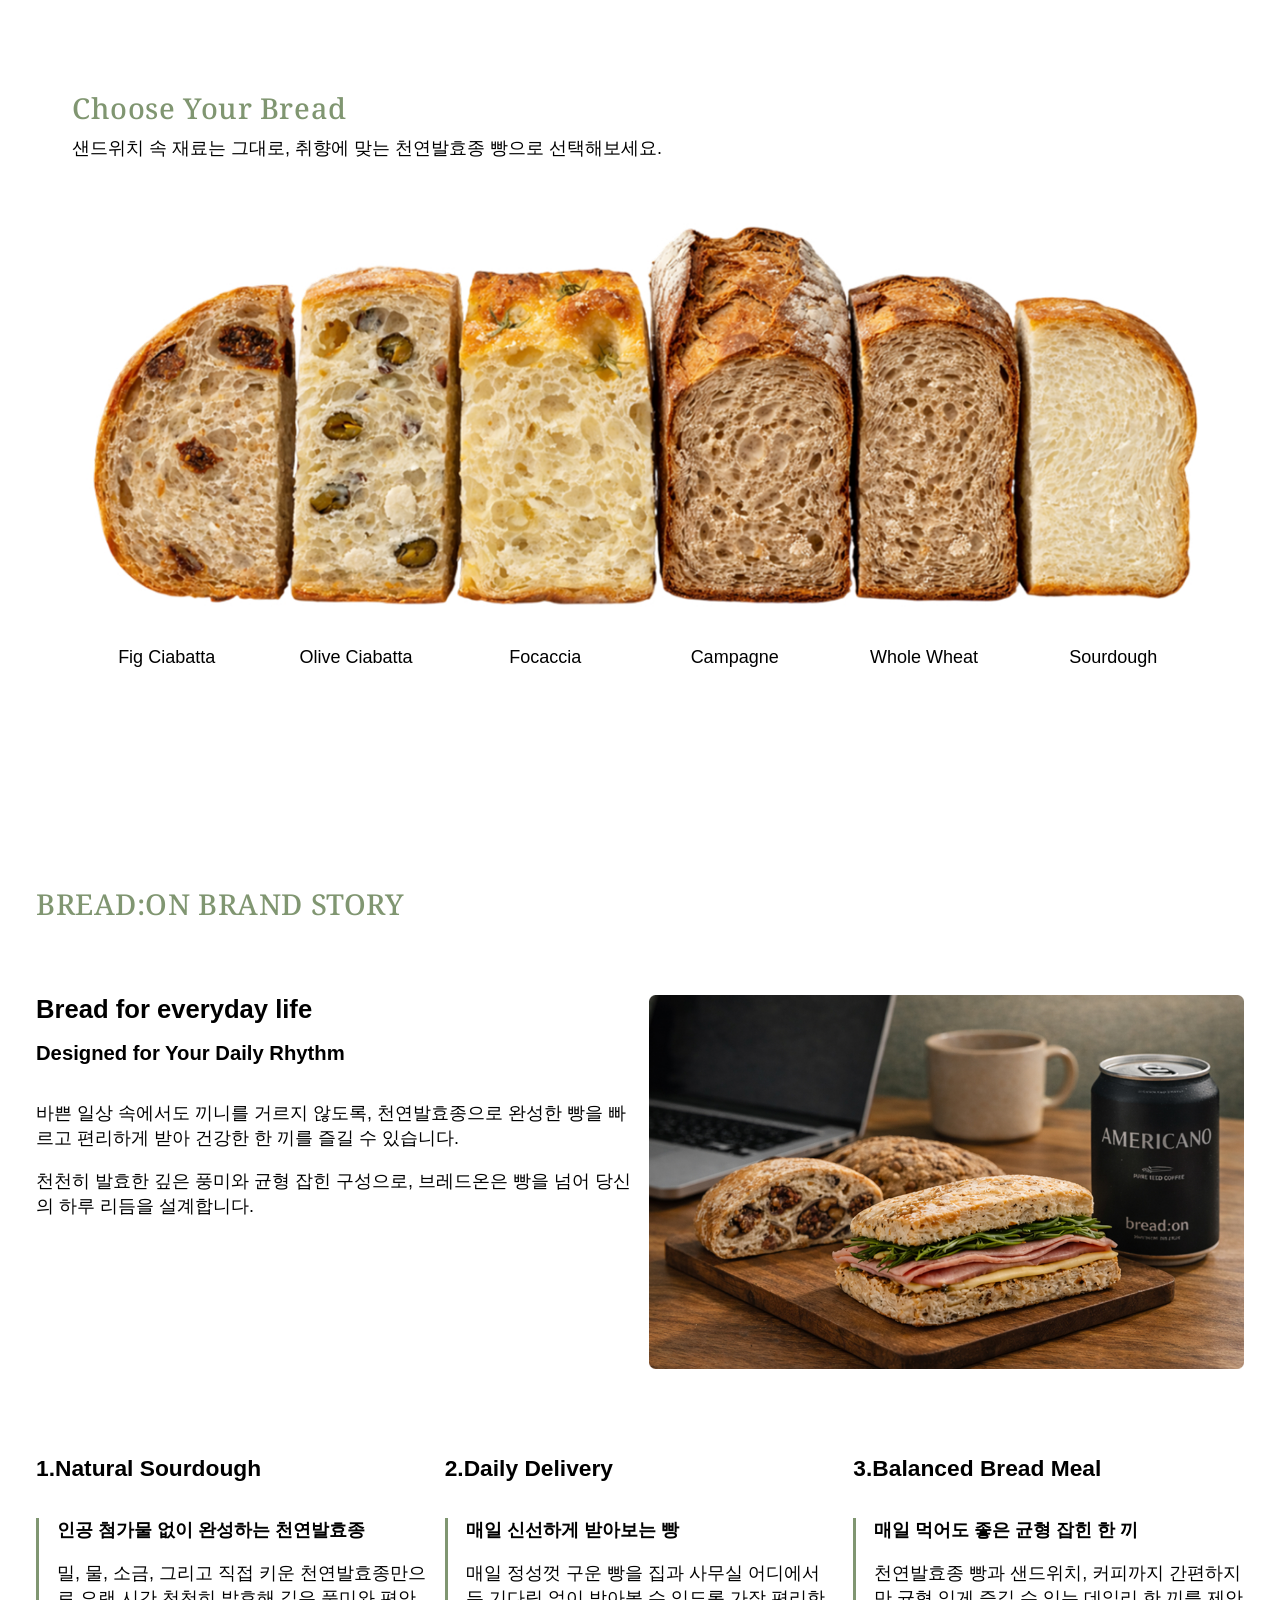
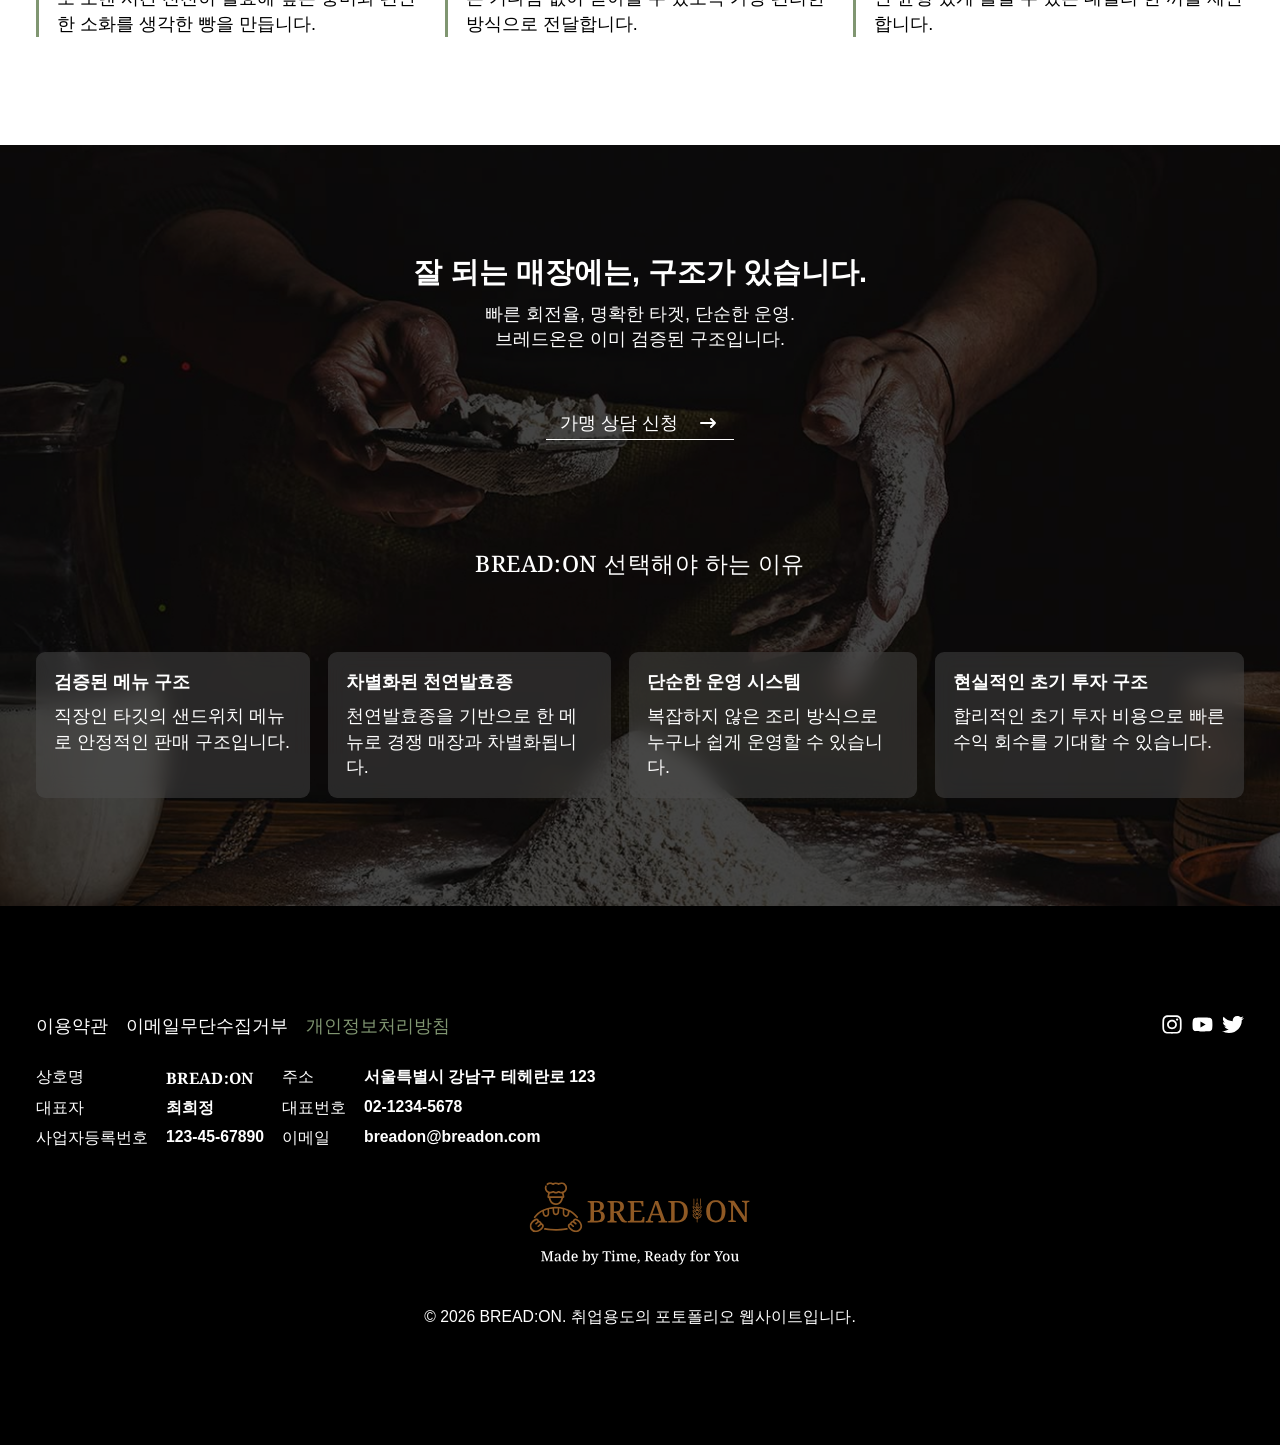
==== commit e32ba77e: "0409" ====
--- a/index.html
+++ b/index.html
@@ -1,29 +1,17 @@
 <!DOCTYPE html>
 <html lang="ko">
 <head>
-    <meta charset="UTF-8">
-    <meta name="viewport" content="width=device-width, initial-scale=1.0">
-    <title>Bread:on</title>
-    <link rel="stylesheet" href="./style/font.css">
-    <link rel="stylesheet" href="./style/reset.css">
-    <link rel="stylesheet" href="./style/system.css">
-    <link rel="stylesheet" href="./style/common.css">
-    <link rel="stylesheet" href="./style/header.css">
-    <link rel="stylesheet" href="./style/footer.css">
-    <script src="./script/header.js"></script>
-
-    <!-- 폰트 -->
-    <link rel="preconnect" href="https://fonts.googleapis.com">
-    <link rel="preconnect" href="https://fonts.gstatic.com" crossorigin>
-    <link href="https://fonts.googleapis.com/css2?family=Noto+Serif:ital,wght@0,100..900;1,100..900&display=swap" rel="stylesheet">
+
+    <script src ="./script/head-common.js"></script>
+    <script src ="https://cdn.jsdelivr.net/npm/swiper@12/swiper-bundle.min.js"></script>
+
+    <!-- 페이지 레이아웃 -->
+     <script src="./script/header.js"></script>
+    <script src="./script/include.js"></script>
+    <script src="./script/getParm.js"></script>
     
+    <link rel="stylesheet" href="./style/index.css">
     
-    <!-- swiper js -->
-    <link rel="stylesheet" href="https://cdn.jsdelivr.net/npm/swiper@12/swiper-bundle.min.css"/>
-    <script src="https://cdn.jsdelivr.net/npm/swiper@12/swiper-bundle.min.js"></script>
-
-    <link rel="stylesheet" href="./style/index.css">
-    <script src="./script/include.js"></script>
 </head>
 <body>
     <div id="include-header"></div>
@@ -95,7 +83,7 @@
                         </figure>
                         <h4>잠봉뵈르</h4>
                         <p class="fwm">수제 잠봉 햄과 프랑스산 버터로 완성한 클래식한 조화</p>
-                        <button class="btn-add">+ 담기</button>
+                        <button class="btn-add" data-pid="0">+ 담기</button>
                     </div>
                     <div class="swiper-slide">
                         <figure>
@@ -103,7 +91,7 @@
                         </figure>
                         <h4>아보카도 에그</h4>
                         <p class="fwm">크리미한 아보카도와 반숙 에그가 어우러진 부드러운 식감</p>
-                        <button class="btn-add">+ 담기</button>
+                        <button class="btn-add" data-pid="1">+ 담기</button>
                     </div>
                     <div class="swiper-slide">
                         <figure>
@@ -111,7 +99,7 @@
                         </figure>
                         <h4>치킨 페스토</h4>
                         <p class="fwm">허브 페스토와 촉촉한 치킨으로 산뜻하게 즐기는 풍미</p>
-                        <button class="btn-add">+ 담기</button>
+                        <button class="btn-add" data-pid="2">+ 담기</button>
                     </div>
                     <div class="swiper-slide">
                        <figure>
@@ -119,7 +107,7 @@
                         </figure>
                         <h4>브리 무화과 발사믹</h4>
                         <p class="fwm">브리 치즈와 제철 무화과, 발사믹이 어우러진 달콤한 조화</p>
-                        <button class="btn-add">+ 담기</button>
+                        <button class="btn-add" data-pid="4">+ 담기</button>
                     </div>
                     <div class="swiper-slide">
                        <figure>
@@ -127,7 +115,7 @@
                         </figure>
                         <h4>레몬 로스트 치킨</h4>
                         <p class="fwm">레몬 크림소스와 로스트 치킨의 상큼한 밸런스</p>
-                        <button class="btn-add">+ 담기</button>
+                        <button class="btn-add" data-pid="5">+ 담기</button>
                     </div>
                     <div class="swiper-slide">
                        <figure>
@@ -135,7 +123,7 @@
                         </figure>
                         <h4>발사믹 머쉬룸 리코타</h4>
                         <p class="fwm">발사믹 머쉬룸과 리코타 치즈의 깊고 고소한 풍미</p>
-                        <button class="btn-add">+ 담기</button>
+                        <button class="btn-add" data-pid="3">+ 담기</button>
                     </div>
                 </div>
             </div>
@@ -164,7 +152,7 @@
         const bestMenuSlider = new Swiper(".best-menu-slider",{
             
             autoplay: {
-            delay: 2000, 
+            delay: 1000, 
             disableOnInteraction: false,
             },
             loop: true,
@@ -188,6 +176,14 @@
                     spaceBetween: 20,
                 }
             }
+        })
+
+        // 담기 버튼 클릭 이벤트
+        document.querySelectorAll(".btn-add").forEach(btn => {
+            btn.addEventListener("click", (e) => {
+                const pid = e.target.dataset.pid;
+                window.location.href = `./detail.html?pid=${pid}`;
+            })
         })
     </script>
     </div>
@@ -248,7 +244,7 @@
             <div class="common-frame">
                 <h1>잘 되는 매장에는, 구조가 있습니다.</h1>
                 <p class="fwm">빠른 회전율, 명확한 타겟, 단순한 운영. <br> 브레드온은 이미 검증된 구조입니다.</p>
-                <a href="#" class="btn-style">가맹 상담 신청 <img src="./img/arrow-btn.svg" alt="바로가기 화살표"></a>
+                <a href="./qa.html" class="btn-style">가맹 상담 신청 <img src="./img/arrow-btn.svg" alt="바로가기 화살표"></a>
                 <h3 class="font-point">BREAD:ON 선택해야 하는 이유</h3>
                 <ul class="why">
                     <li>
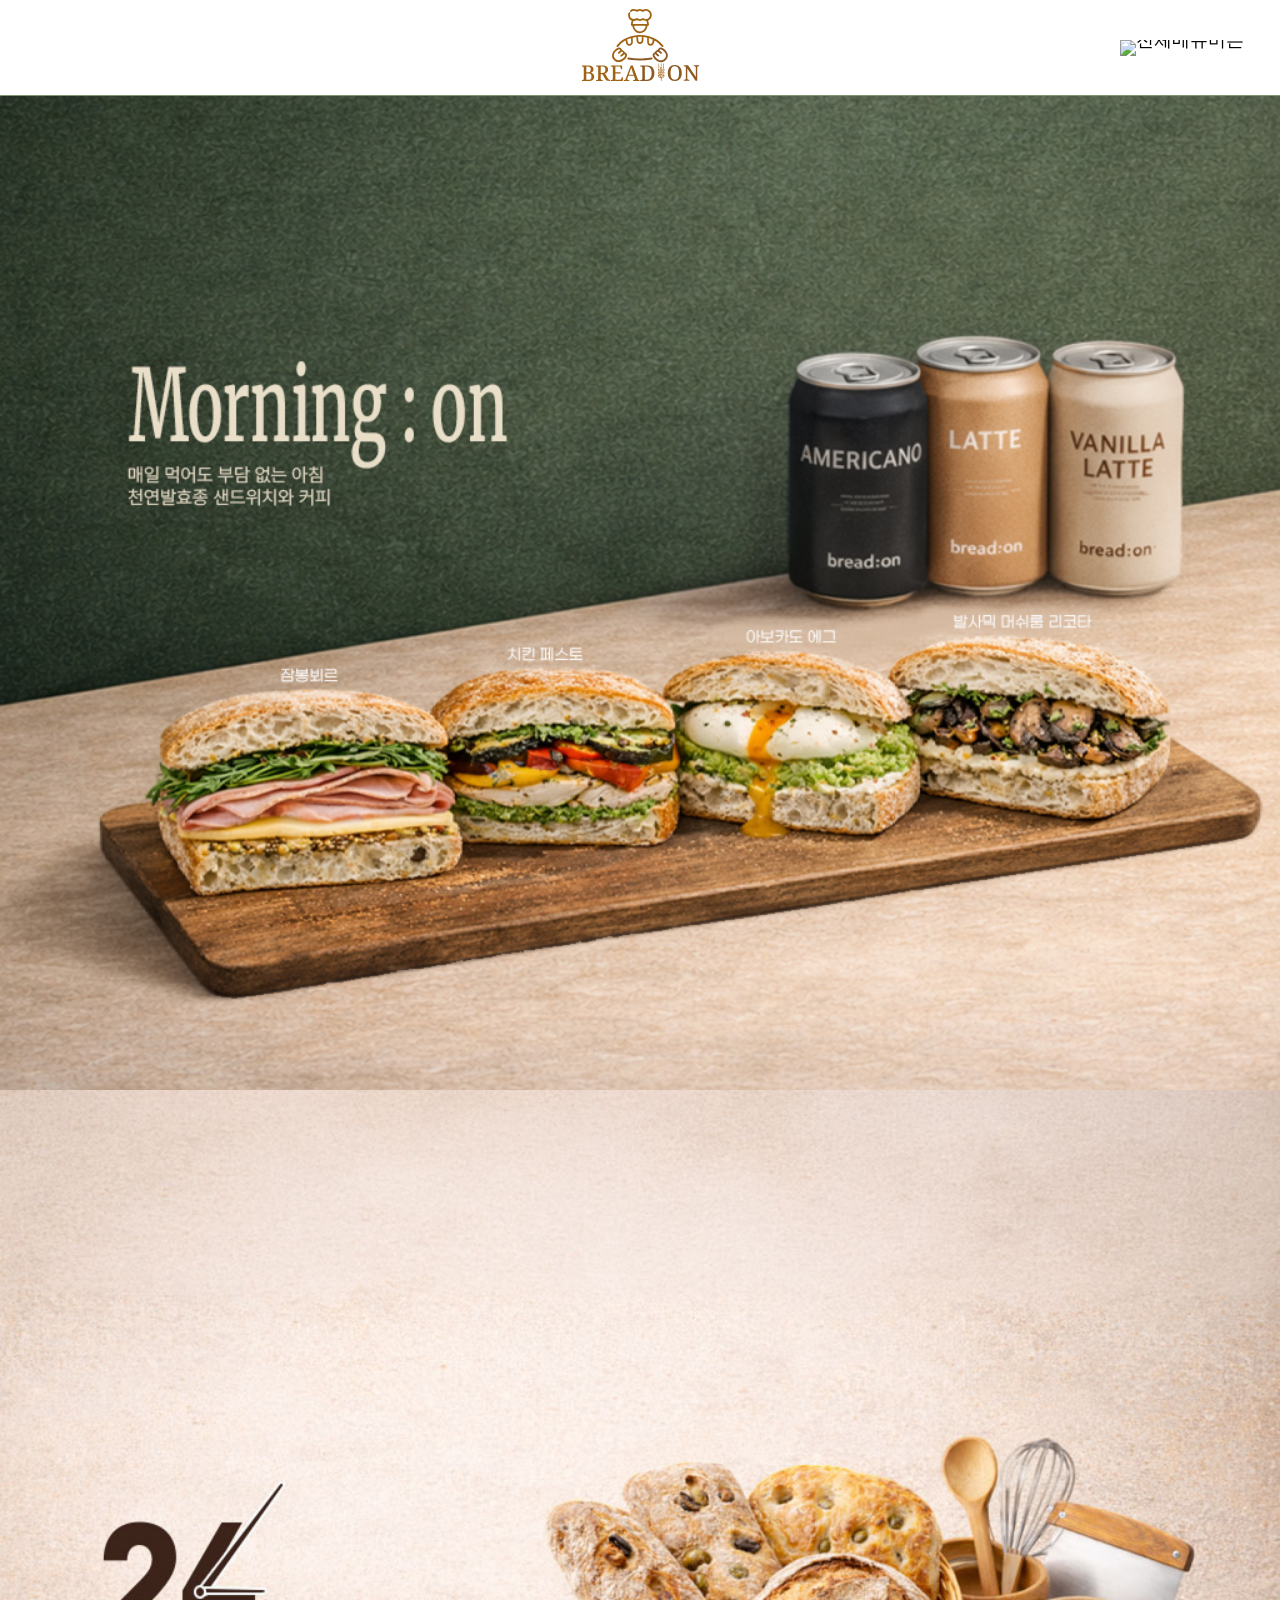
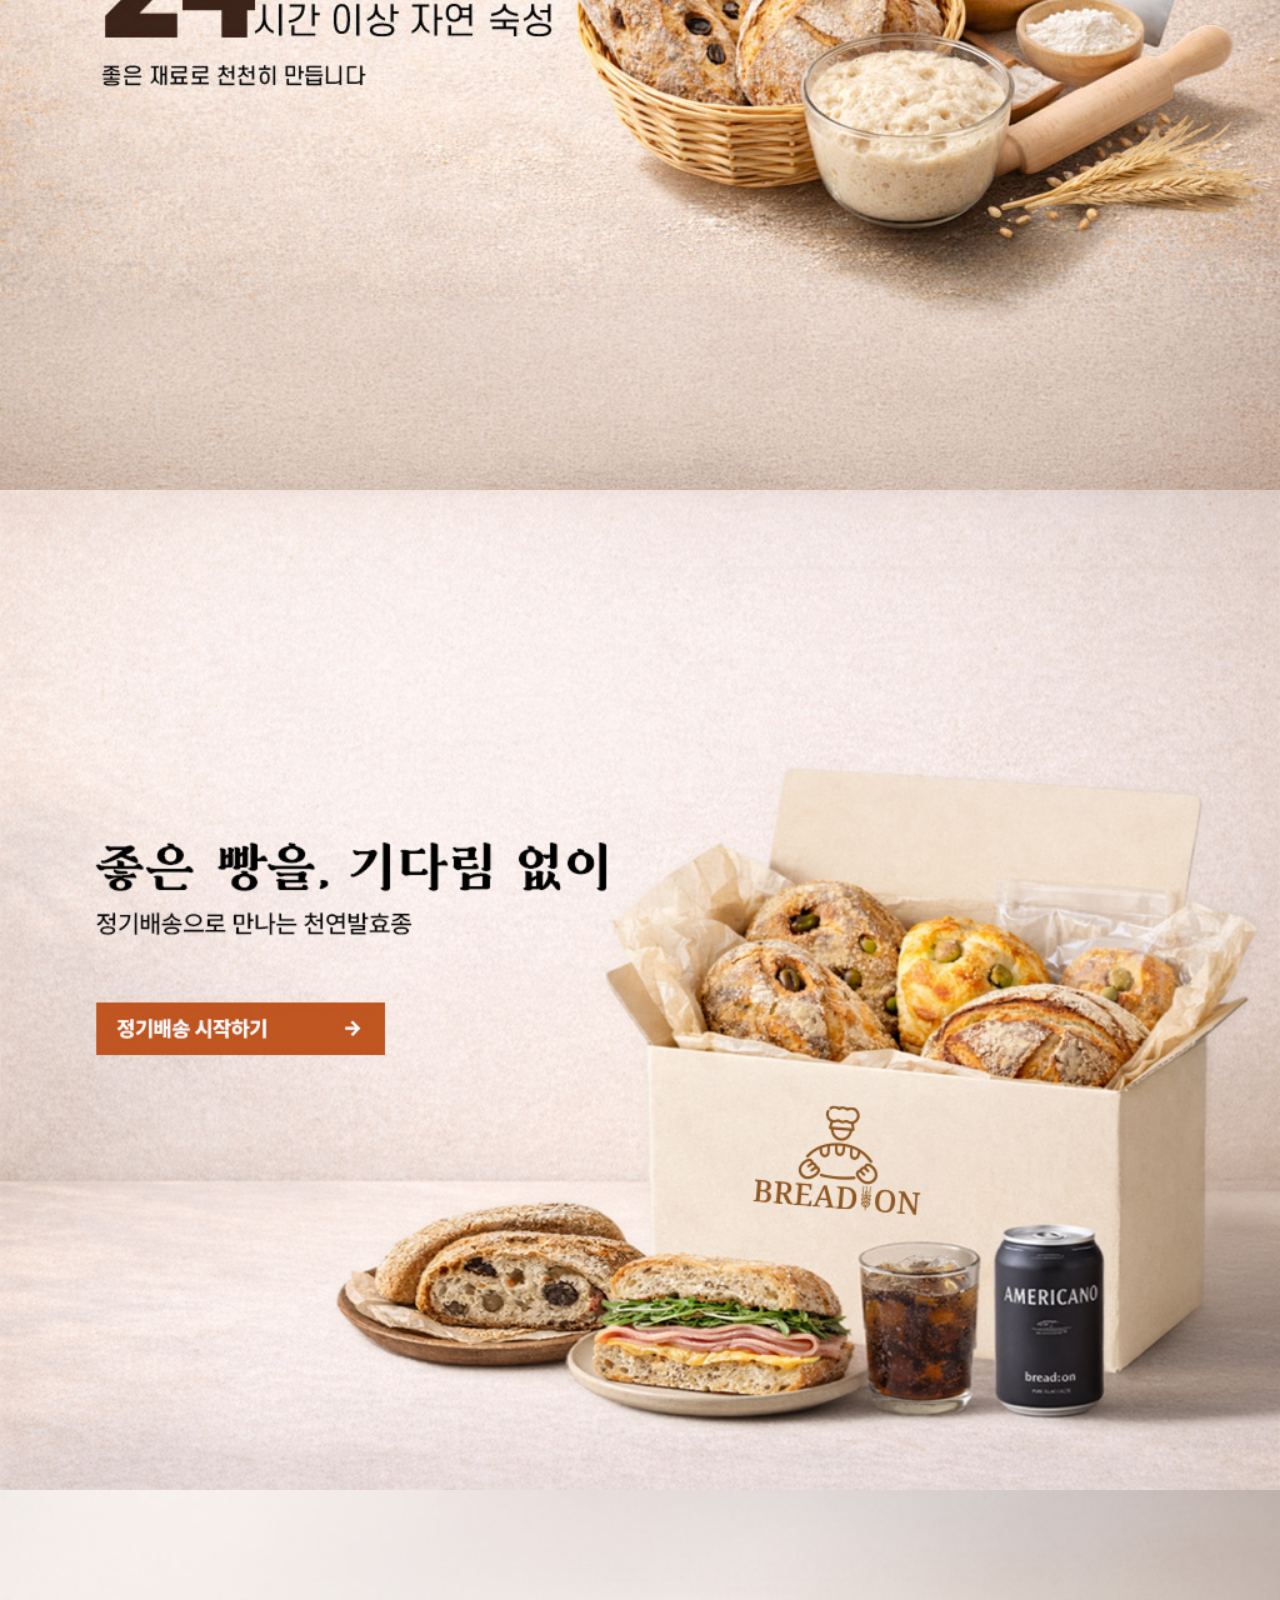
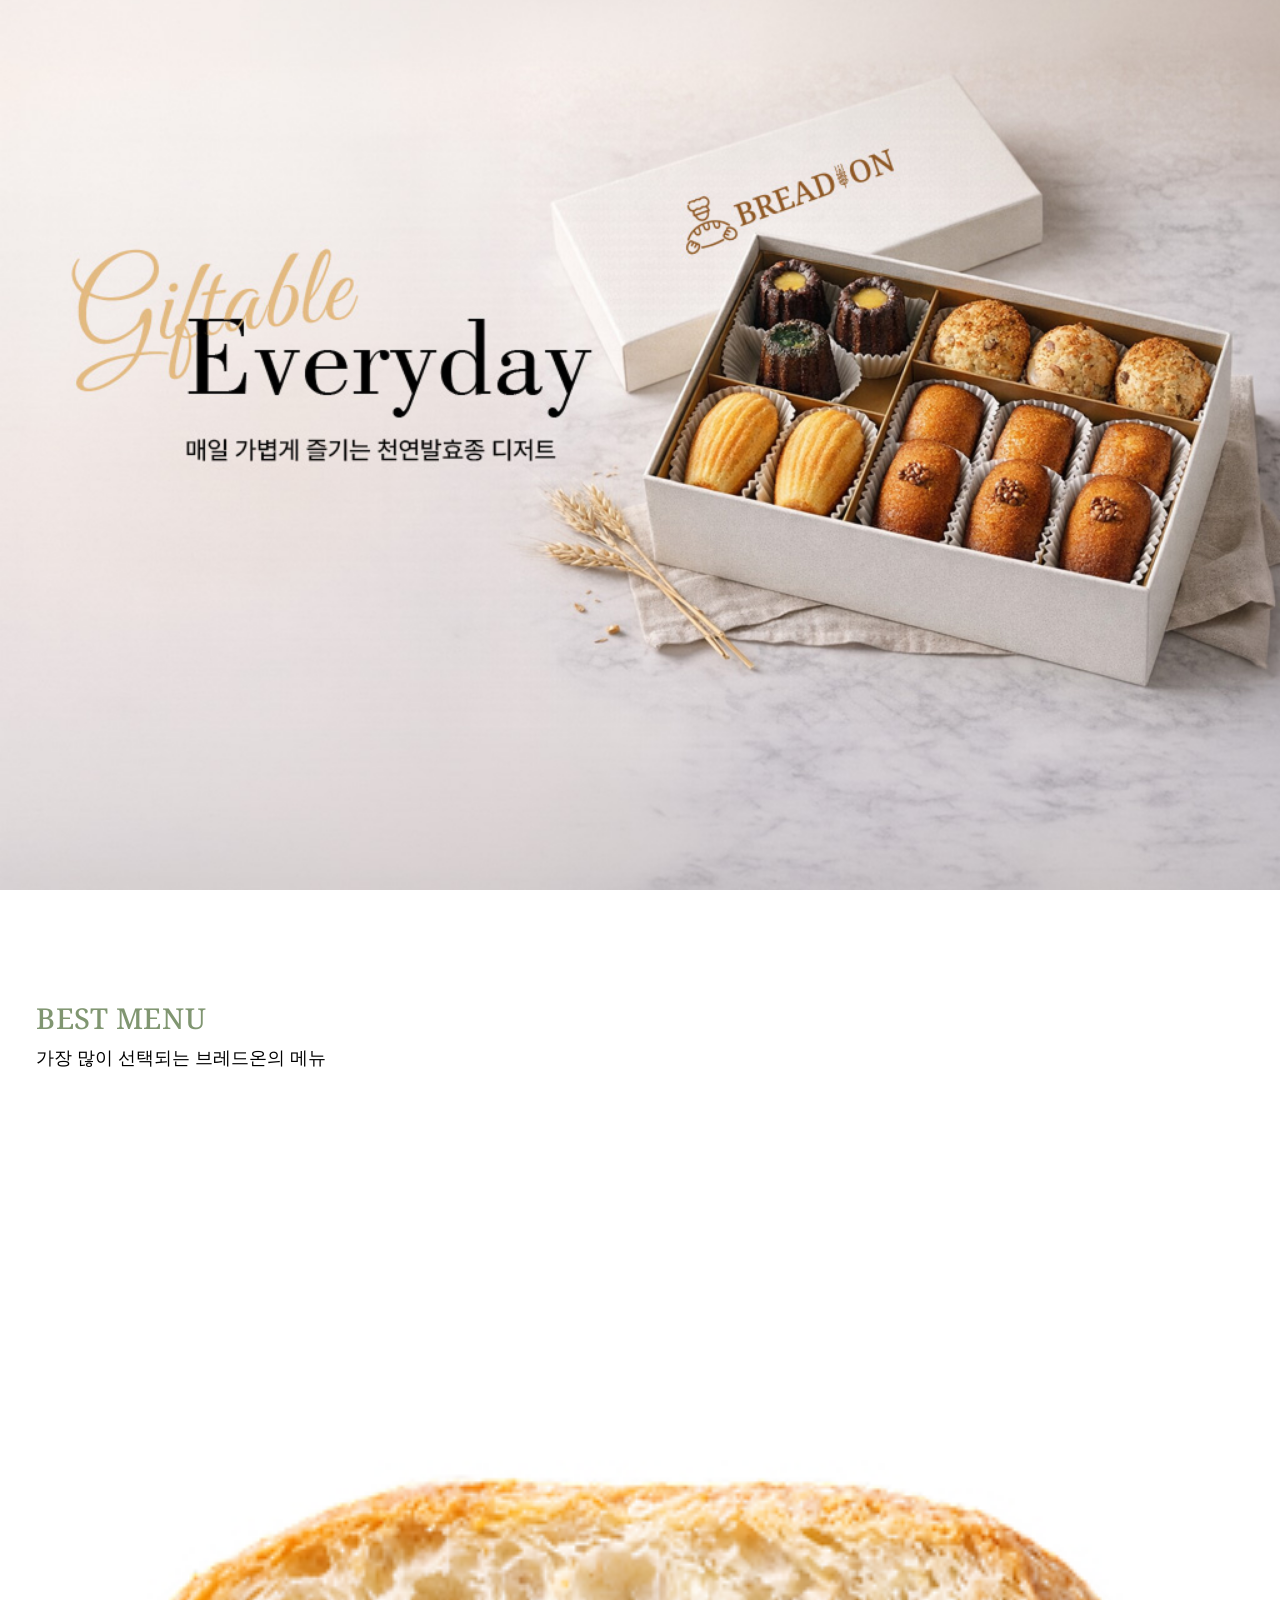
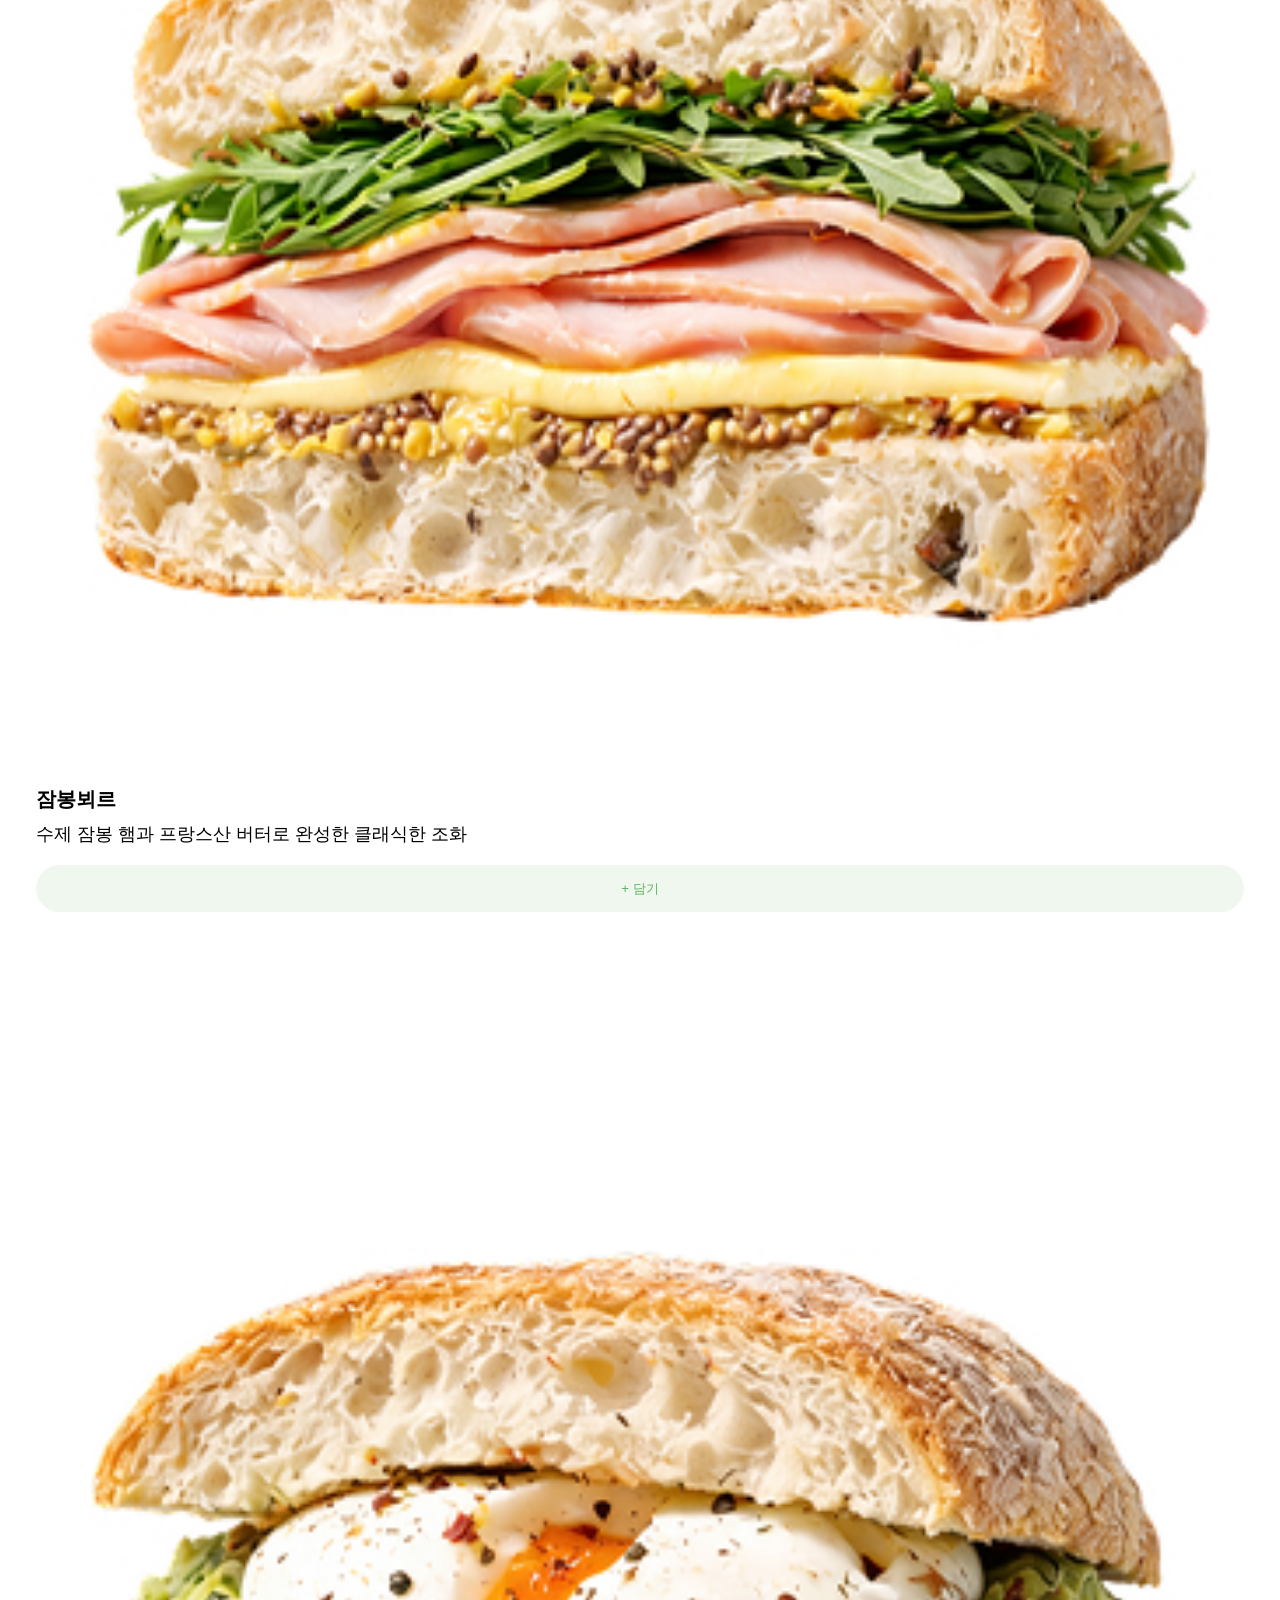
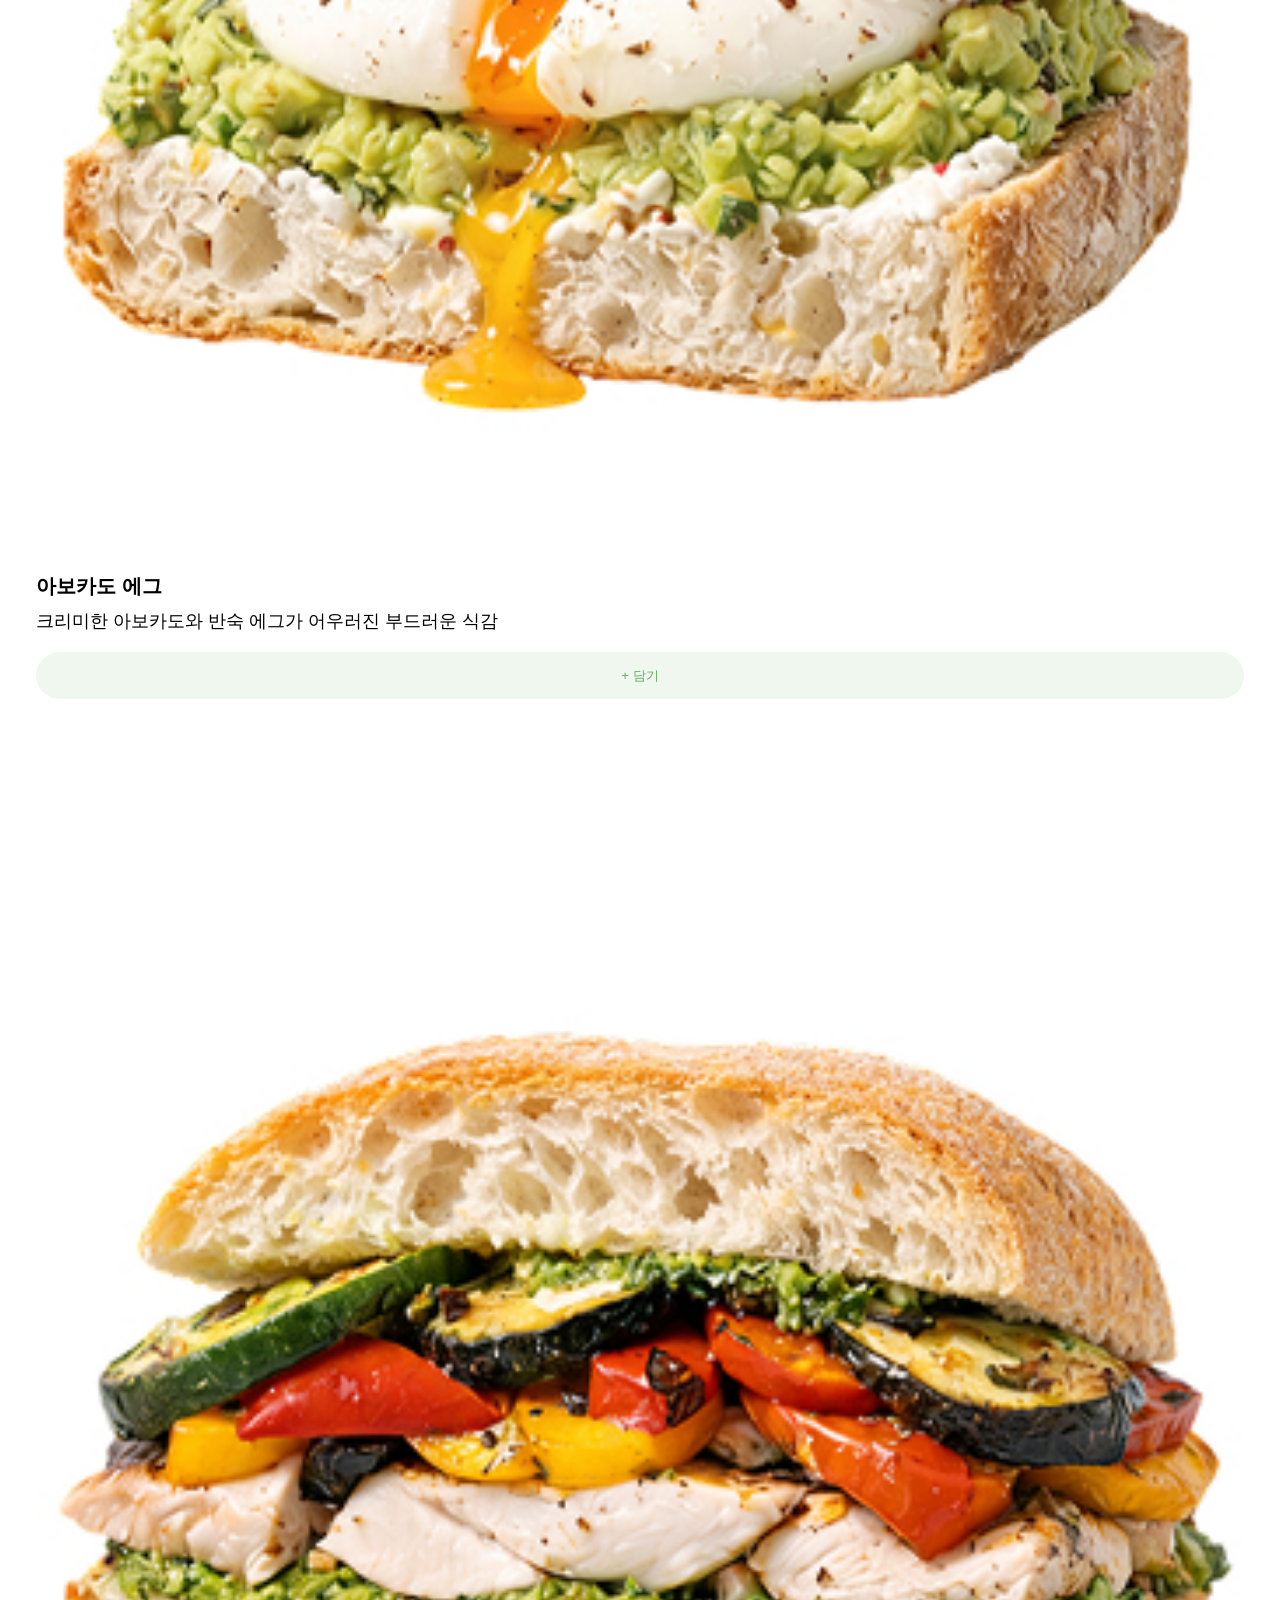
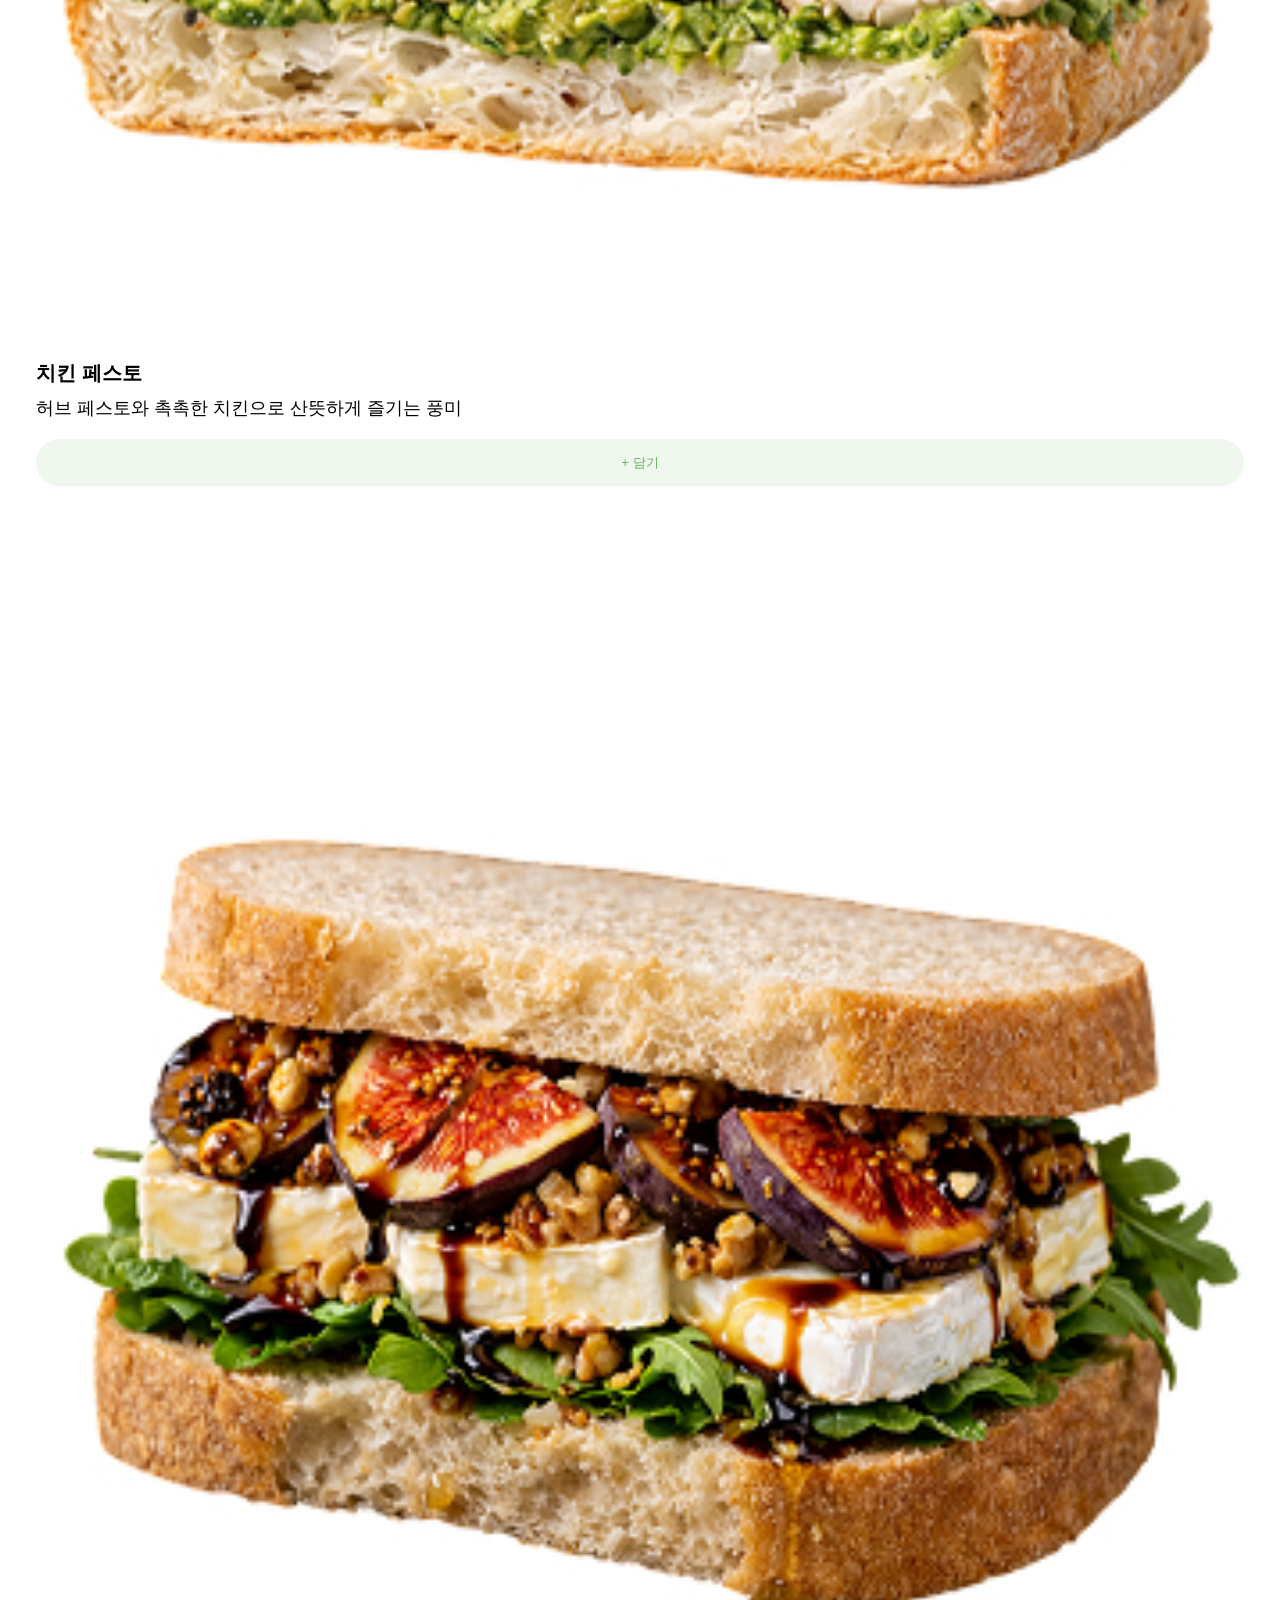
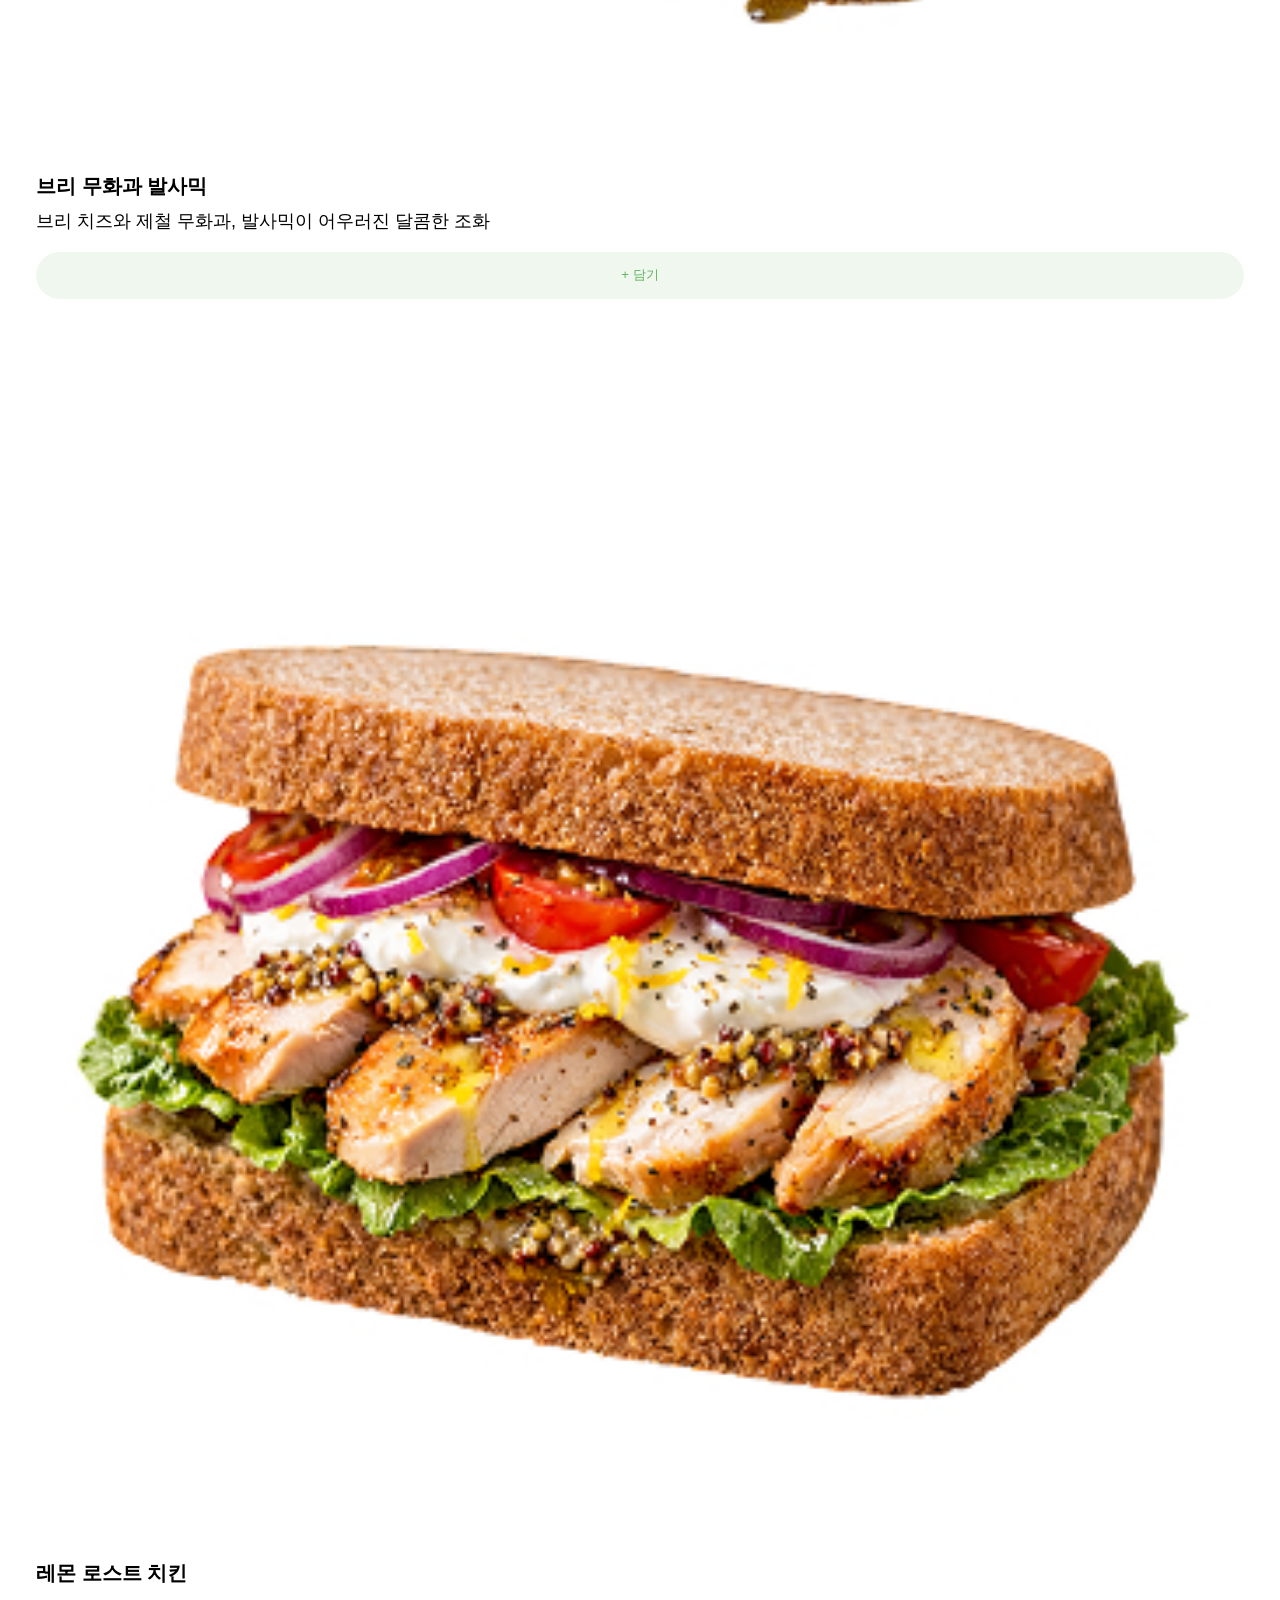
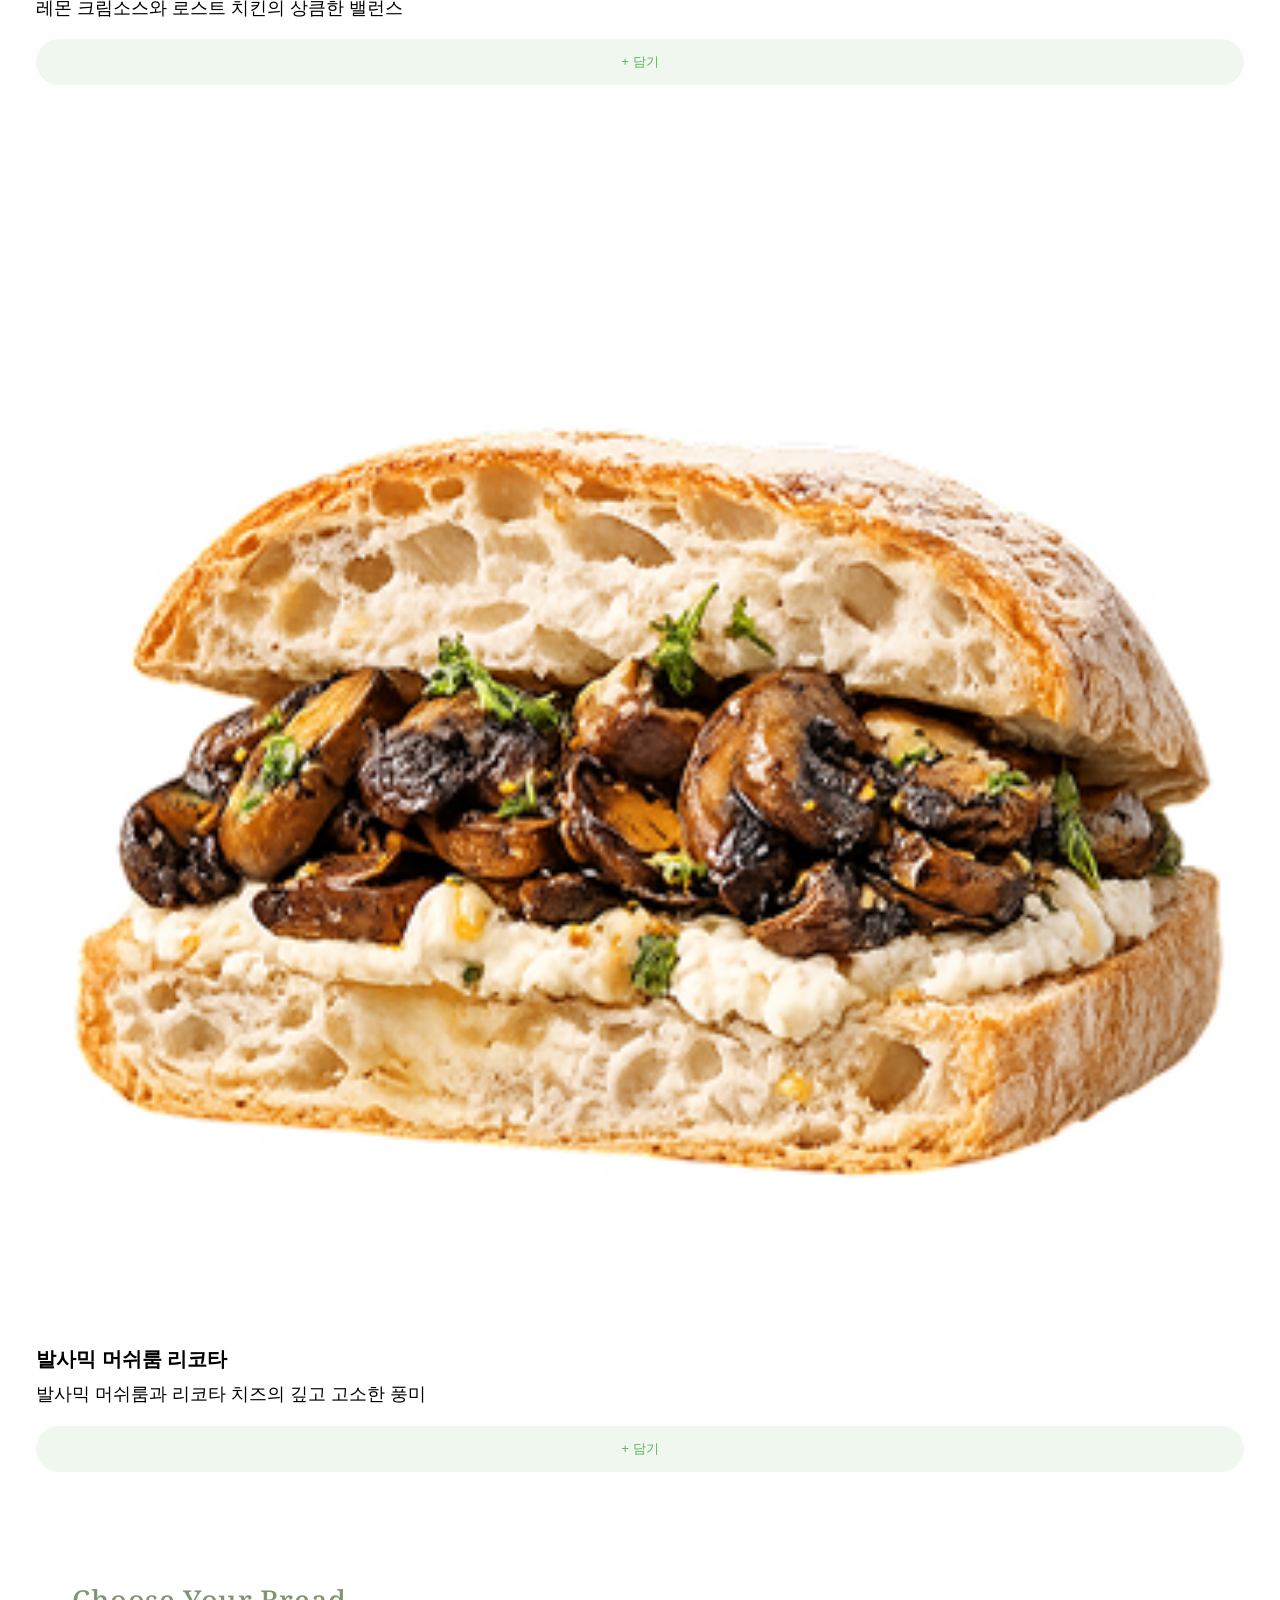
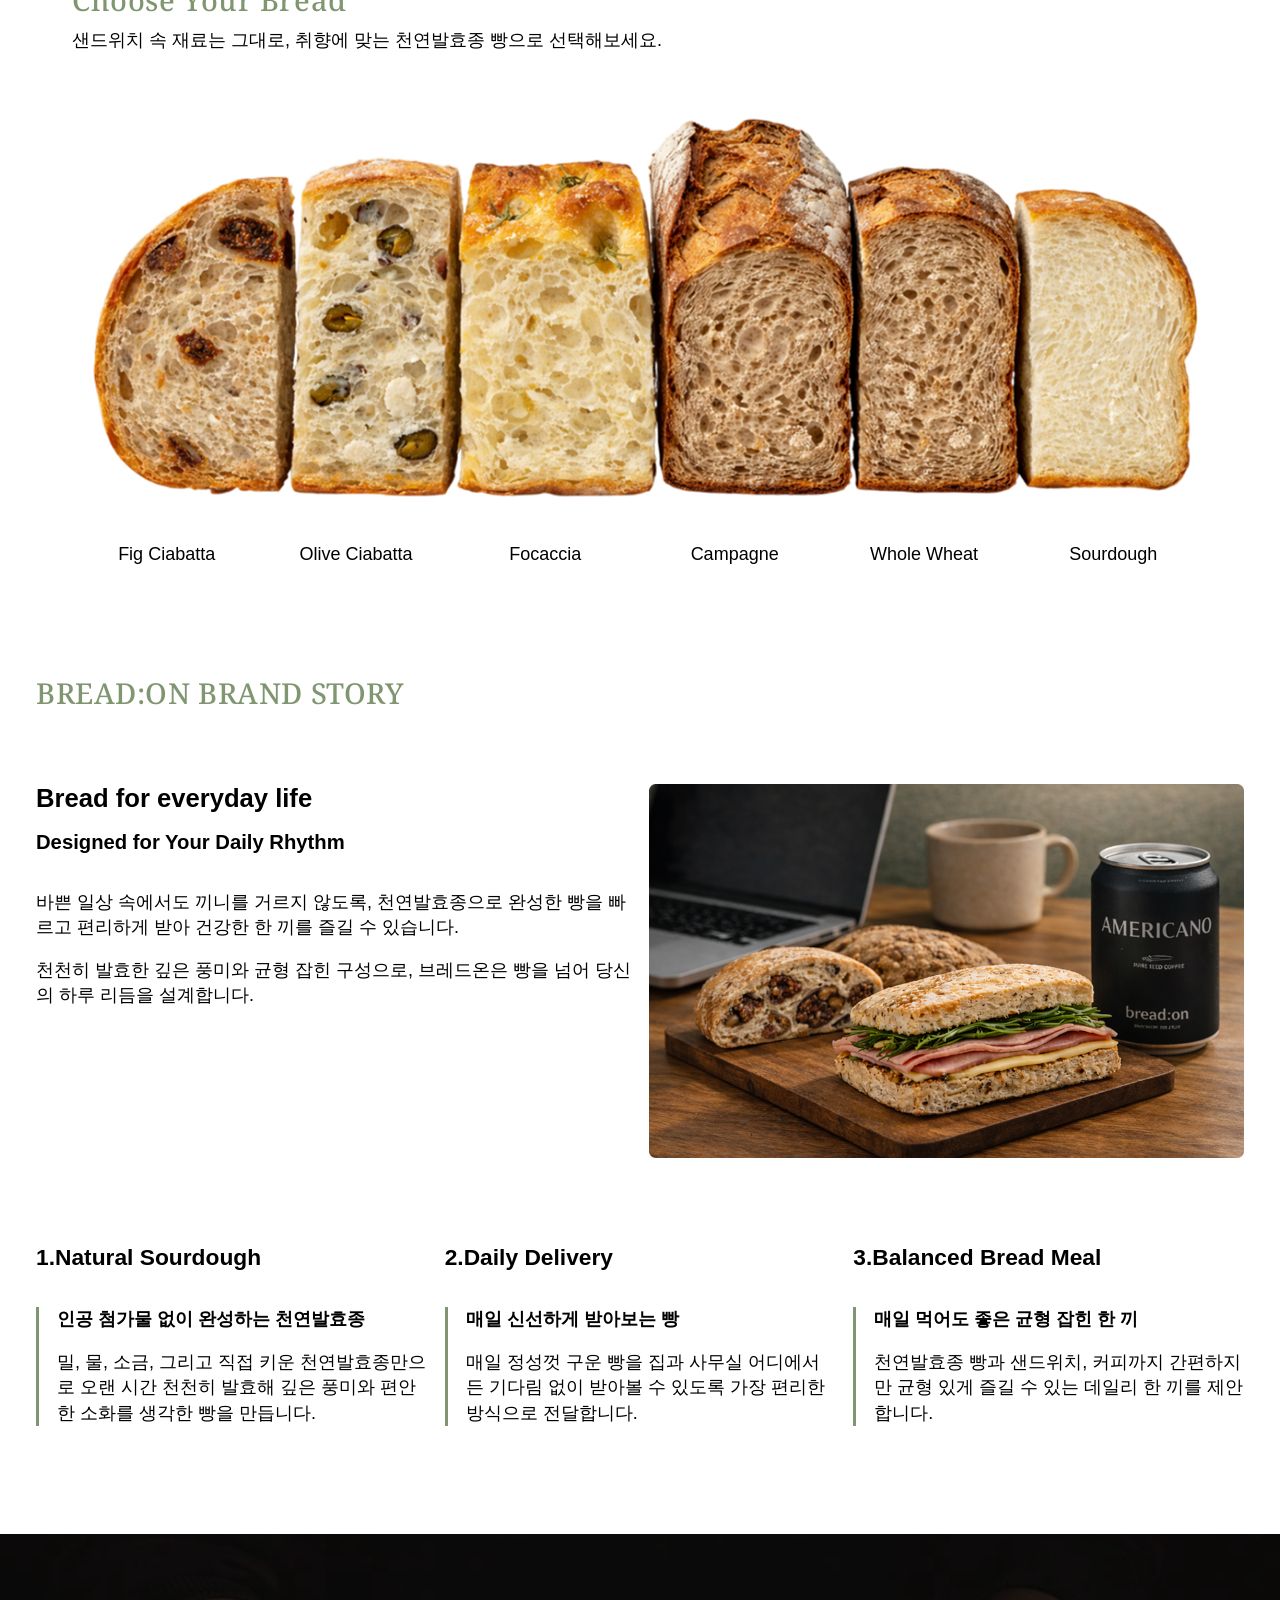
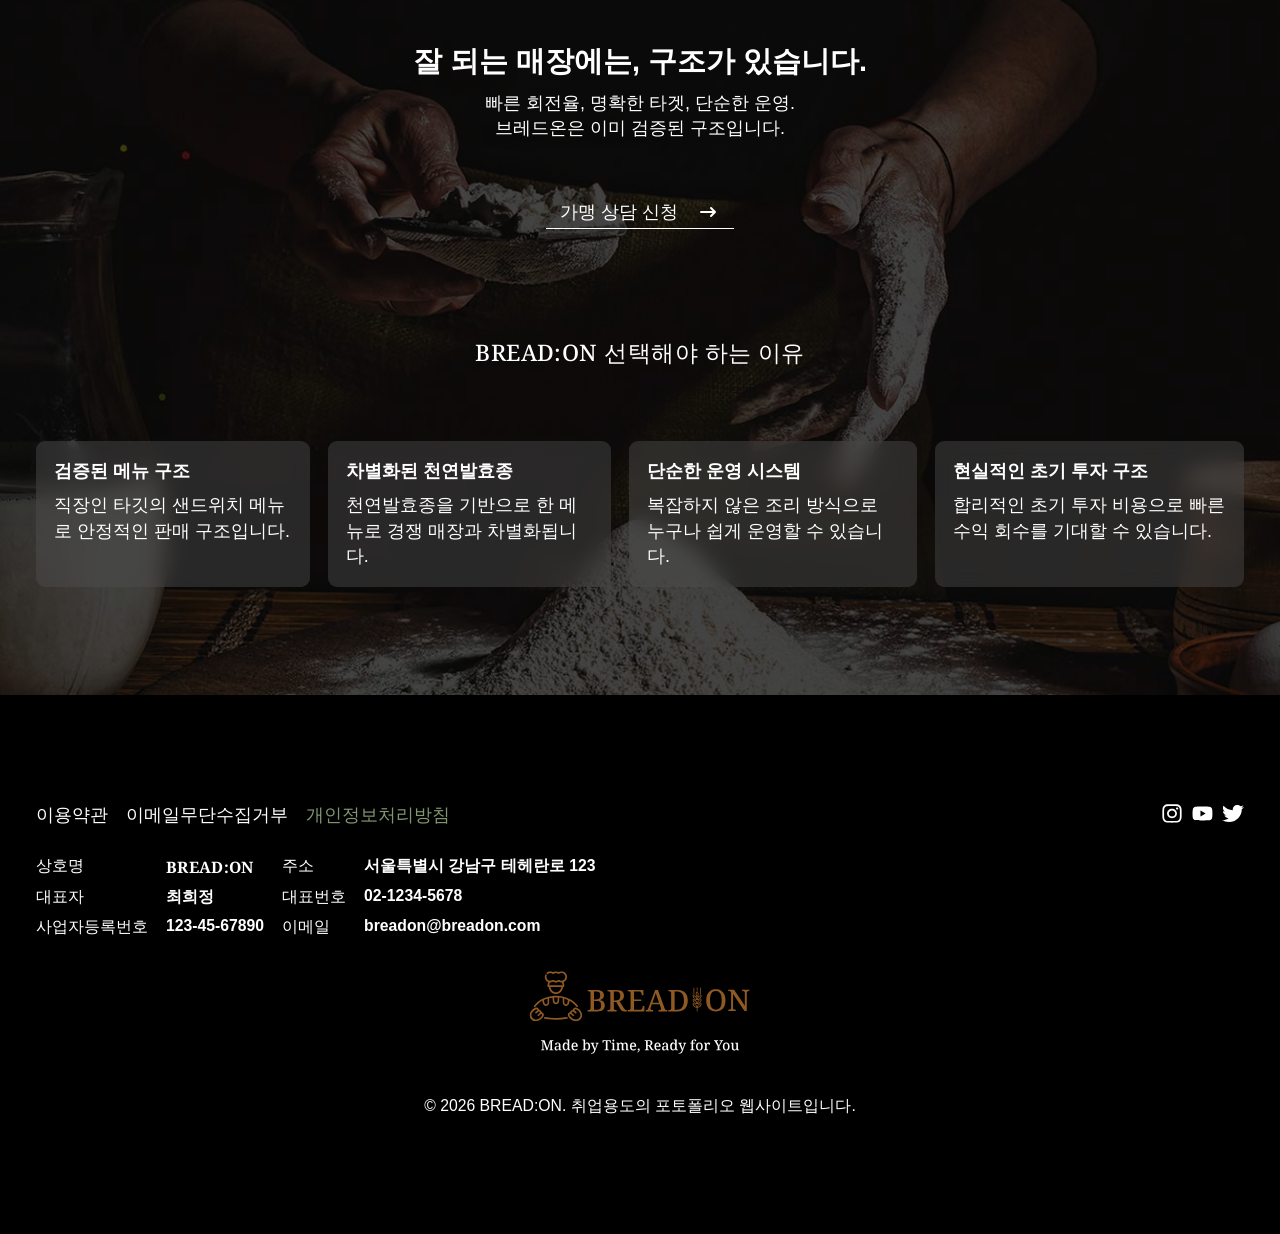
==== commit f1c7ebc2: "0417-수정" ====
--- a/index.html
+++ b/index.html
@@ -79,7 +79,7 @@
                     <div class="swiper-wrapper">
                     <div class="swiper-slide">
                         <figure>
-                            <img src="./img/best1.jpg" alt="베스트1">
+                            <img src="./img/best1.jpg" alt="잠봉뵈르 샌드위치">
                         </figure>
                         <h4>잠봉뵈르</h4>
                         <p class="fwm">수제 잠봉 햄과 프랑스산 버터로 완성한 클래식한 조화</p>
@@ -87,7 +87,7 @@
                     </div>
                     <div class="swiper-slide">
                         <figure>
-                            <img src="./img/best2.jpg" alt="베스트2">
+                            <img src="./img/best2.jpg" alt="아보카도 에그 샌드위치">
                         </figure>
                         <h4>아보카도 에그</h4>
                         <p class="fwm">크리미한 아보카도와 반숙 에그가 어우러진 부드러운 식감</p>
@@ -95,7 +95,7 @@
                     </div>
                     <div class="swiper-slide">
                         <figure>
-                            <img src="./img/best3.jpg" alt="베스트3">
+                            <img src="./img/best3.jpg" alt="치킨 페스토 샌드위치">
                         </figure>
                         <h4>치킨 페스토</h4>
                         <p class="fwm">허브 페스토와 촉촉한 치킨으로 산뜻하게 즐기는 풍미</p>
@@ -103,7 +103,7 @@
                     </div>
                     <div class="swiper-slide">
                        <figure>
-                            <img src="./img/best4.jpg" alt="베스트4">
+                            <img src="./img/best4.jpg" alt="브리 무화과 발사믹 샌드위치">
                         </figure>
                         <h4>브리 무화과 발사믹</h4>
                         <p class="fwm">브리 치즈와 제철 무화과, 발사믹이 어우러진 달콤한 조화</p>
@@ -111,7 +111,7 @@
                     </div>
                     <div class="swiper-slide">
                        <figure>
-                            <img src="./img/best5.jpg" alt="베스트5">
+                            <img src="./img/best5.jpg" alt="레몬 로스트 치킨 샌드위치">
                         </figure>
                         <h4>레몬 로스트 치킨</h4>
                         <p class="fwm">레몬 크림소스와 로스트 치킨의 상큼한 밸런스</p>
@@ -119,7 +119,7 @@
                     </div>
                     <div class="swiper-slide">
                        <figure>
-                            <img src="./img/best6.jpg" alt="베스트6">
+                            <img src="./img/best6.jpg" alt="발사믹 머쉬룸 리코타 샌드위치">
                         </figure>
                         <h4>발사믹 머쉬룸 리코타</h4>
                         <p class="fwm">발사믹 머쉬룸과 리코타 치즈의 깊고 고소한 풍미</p>
@@ -132,9 +132,9 @@
         <div class="common-frame">
             <h1 class="font-point">Choose Your Bread</h1>
             <p class="bread-sub">샌드위치 속 재료는 그대로, 취향에 맞는 천연발효종 빵으로 선택해보세요.</p>
-
         <div class="bread-visual">
-            <img src="./img/bread-line.jpg" alt="빵 종류 안내 이미지">
+            <img src="./img/bread-line.jpg" alt="빵 종류 안내 이미지" class="pc1">
+            <img src="./img/bread-line-mo2.jpg" alt="빵 종류 안내 이미지" class="mo1">
         </div>
         <ul class="bread-name-list">
             <li>Fig Ciabatta</li>
@@ -144,8 +144,8 @@
             <li>Whole Wheat</li>
             <li>Sourdough</li>
         </ul>
-    </div>
-</section>
+        </div>
+    </section>
 
 
     <script>
--- a/style/index.css
+++ b/style/index.css
@@ -1,3 +1,4 @@
+.mo1{display: none;}
 .hero-slider{
     width:100%;
     height: calc(100vh - 100px);
@@ -55,7 +56,6 @@
 
 
 .bread-choice{
-    padding: 6rem 0;
     text-align:left;
 }
 
@@ -74,13 +74,10 @@
 
 .bread-visual img{
     width: 100%;
-    max-width: 1200px;
-    display: block;
     margin: 0 auto;
 }
 
 .bread-name-list{
-    max-width: 1200px;
     margin: 0 auto;
     display: grid;
     grid-template-columns: repeat(6, 1fr);
@@ -200,6 +197,12 @@
     .img-story{flex:1;}
 }
 @media (max-width:768px){
+    .pc1{
+        display: none;
+    }
+    .mo1{
+        display: inline-block;
+    }
     .menu-frame h1, 
     .menu-frame.best .common-frame > p,
     .bread-choice{
@@ -222,5 +225,8 @@
         gap:var(--space-normal);
         grid-template-columns: repeat(2,1fr);
     }
-
-}
+    .bread-name-list {
+        display: none;
+    }
+
+}
